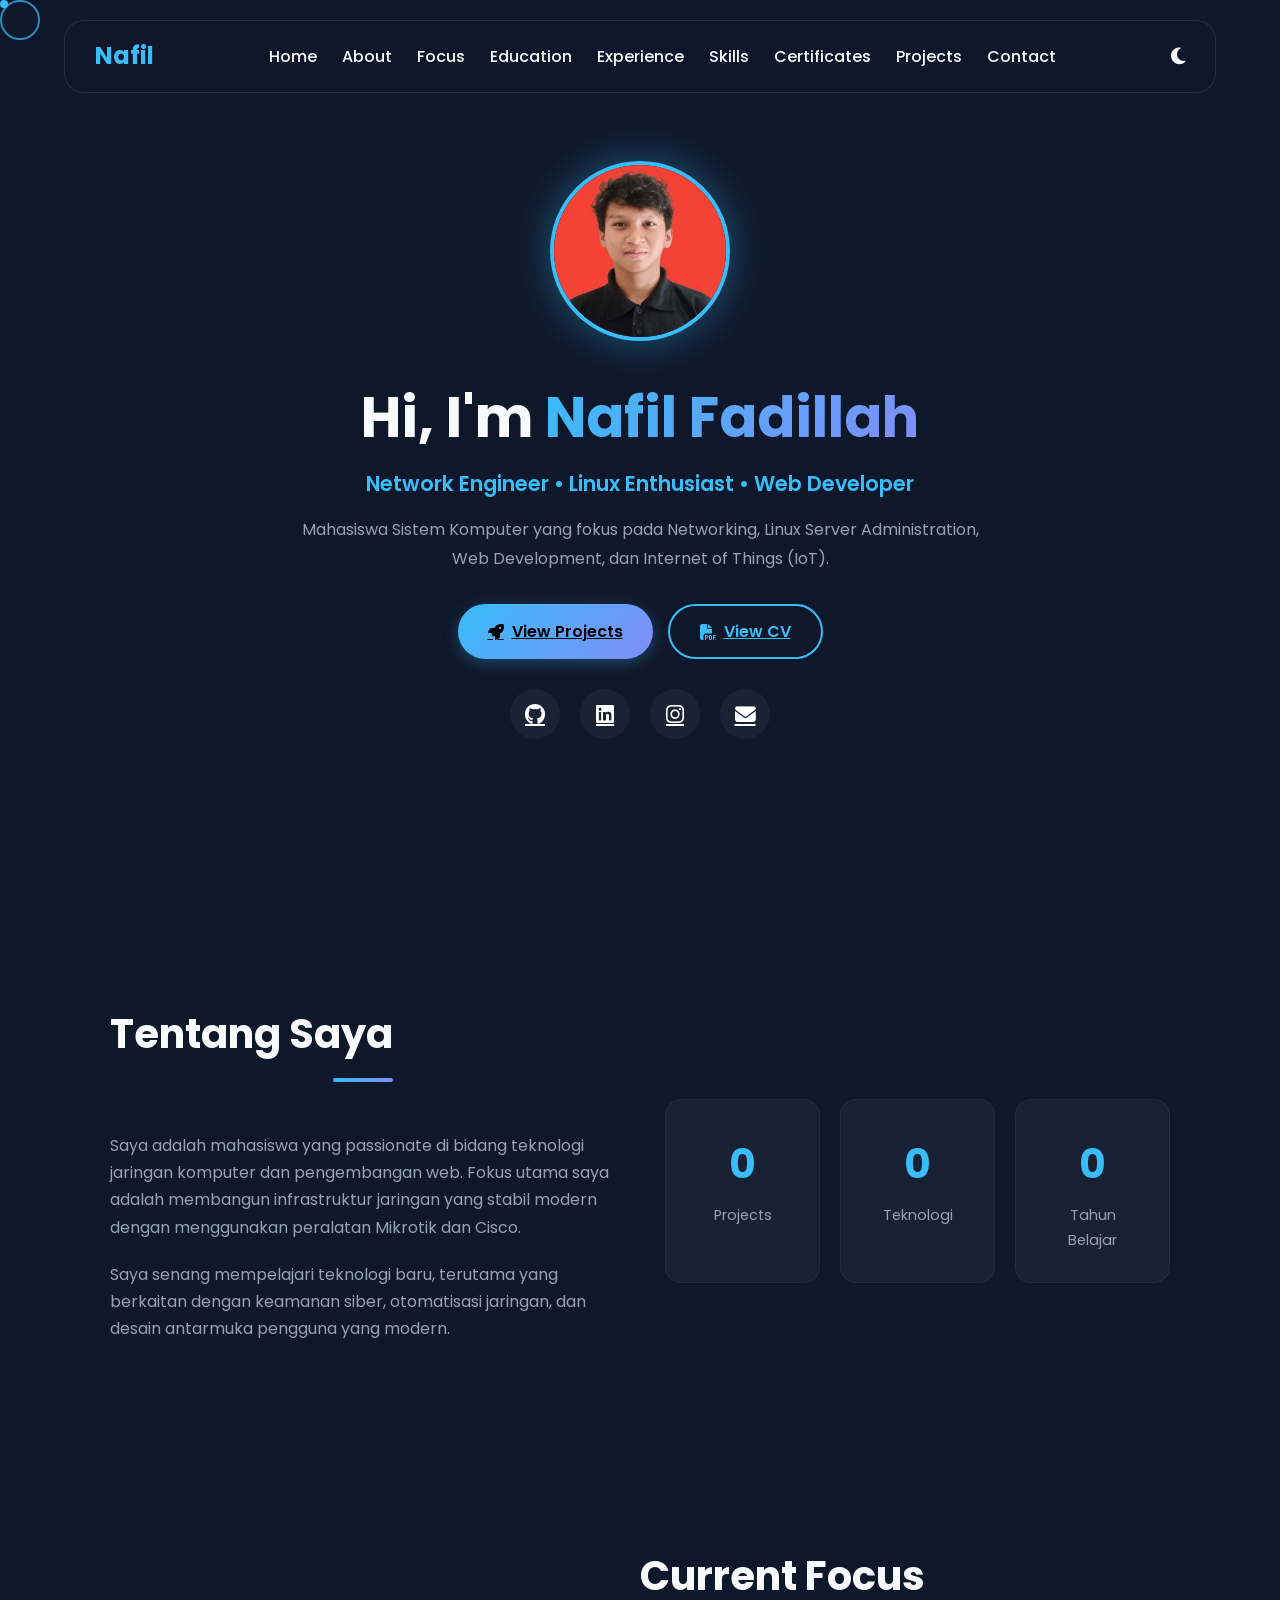
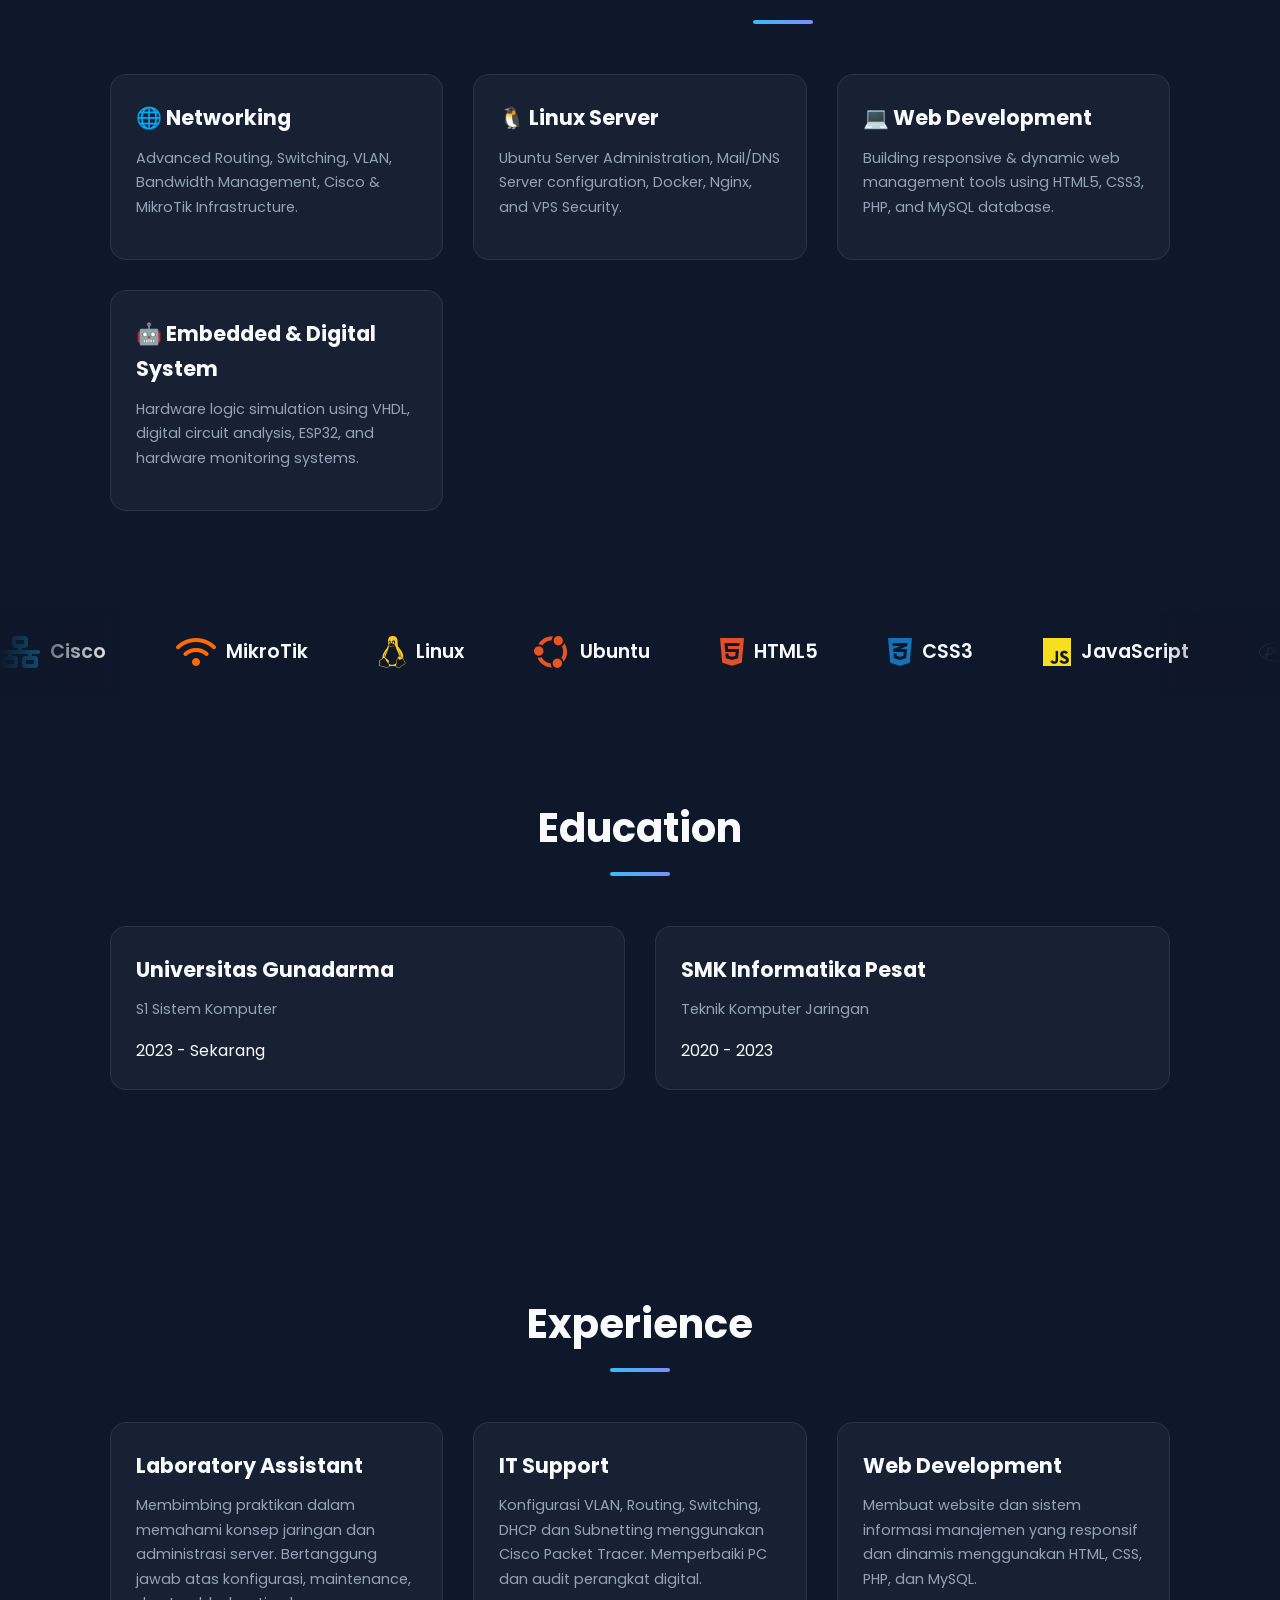
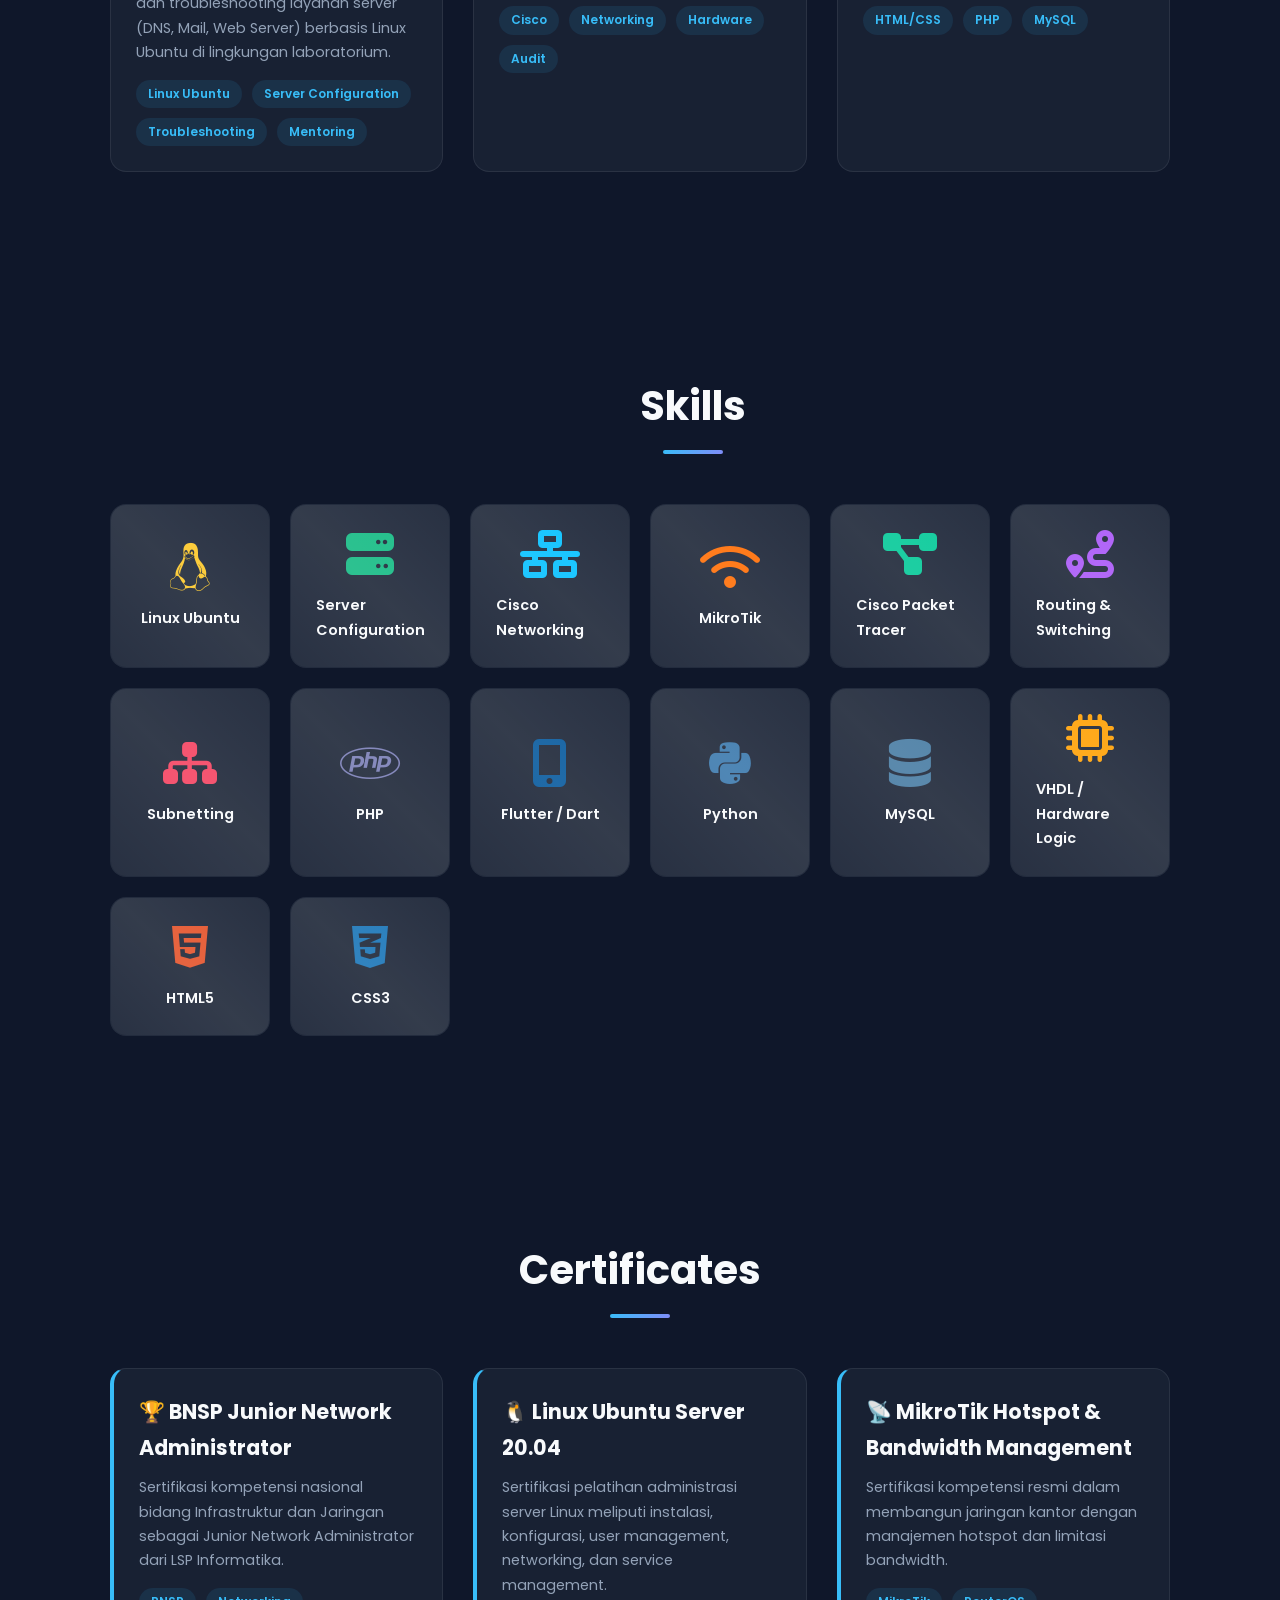
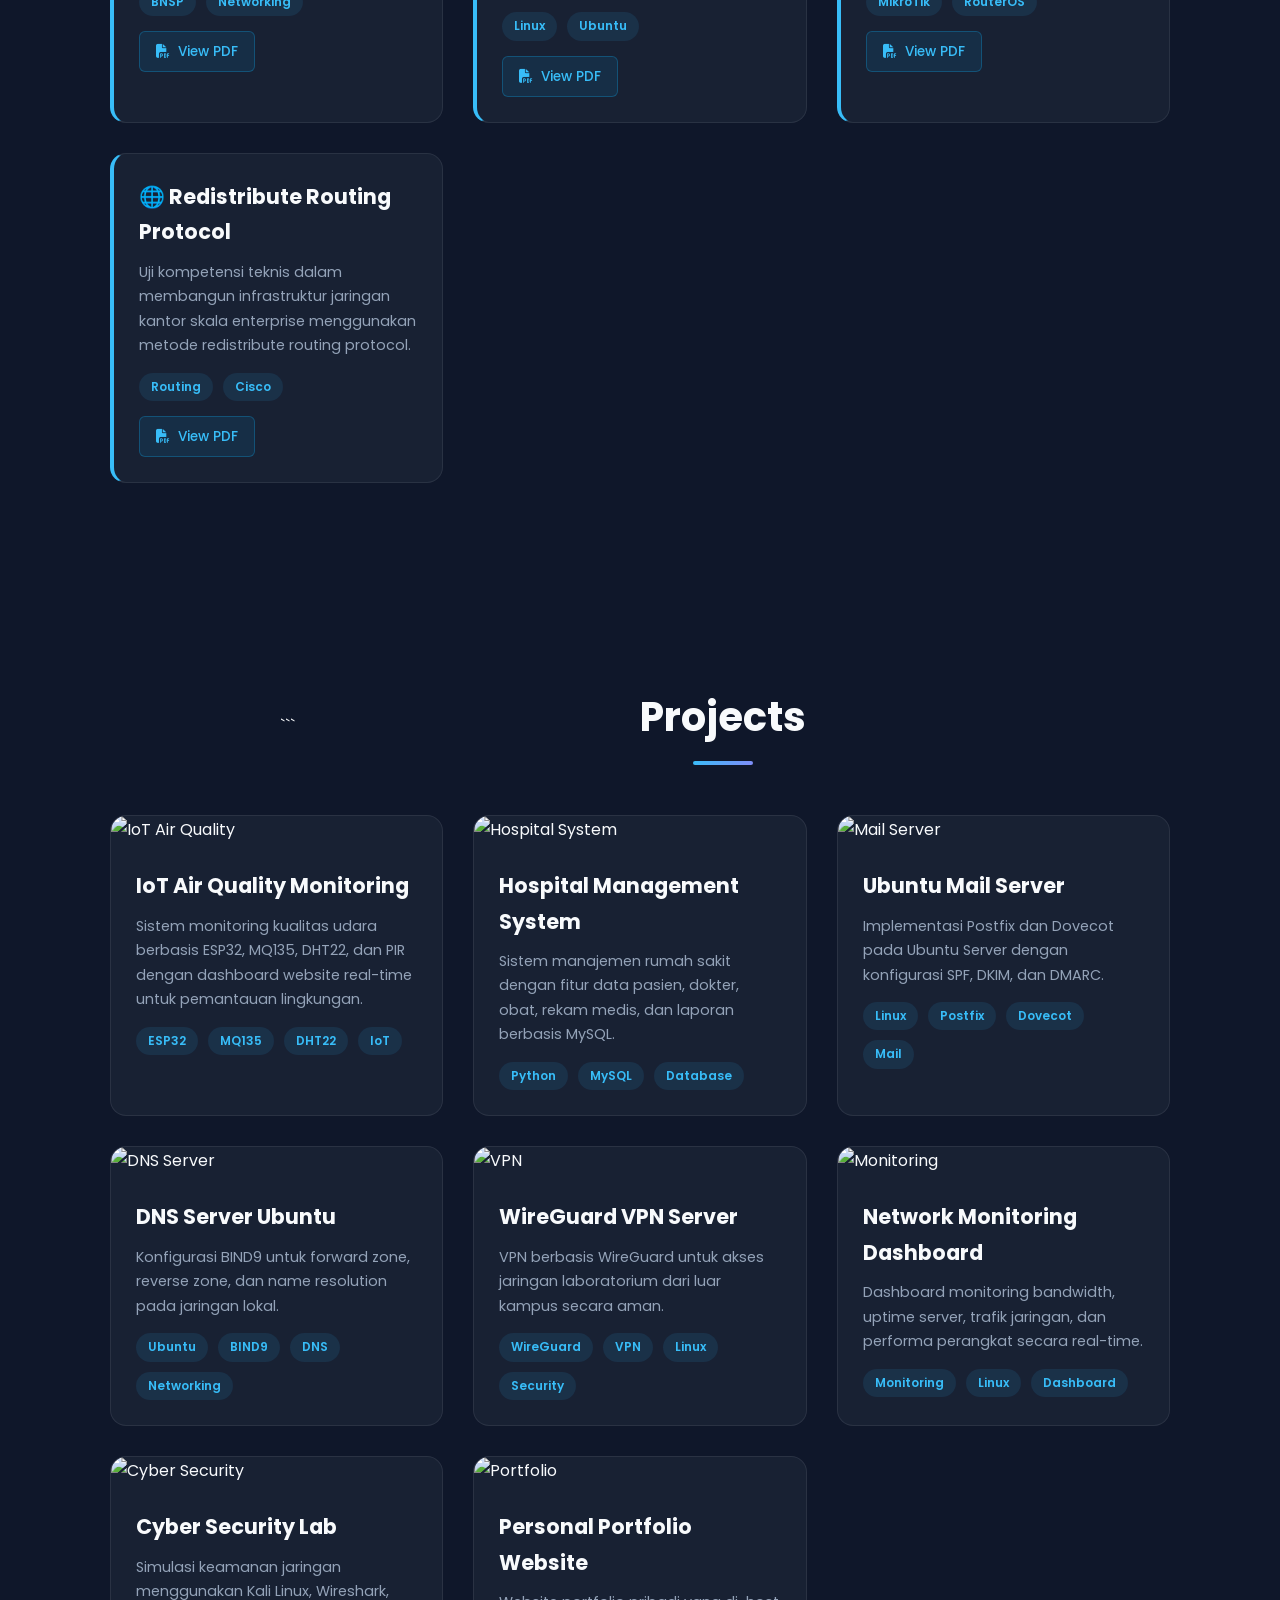
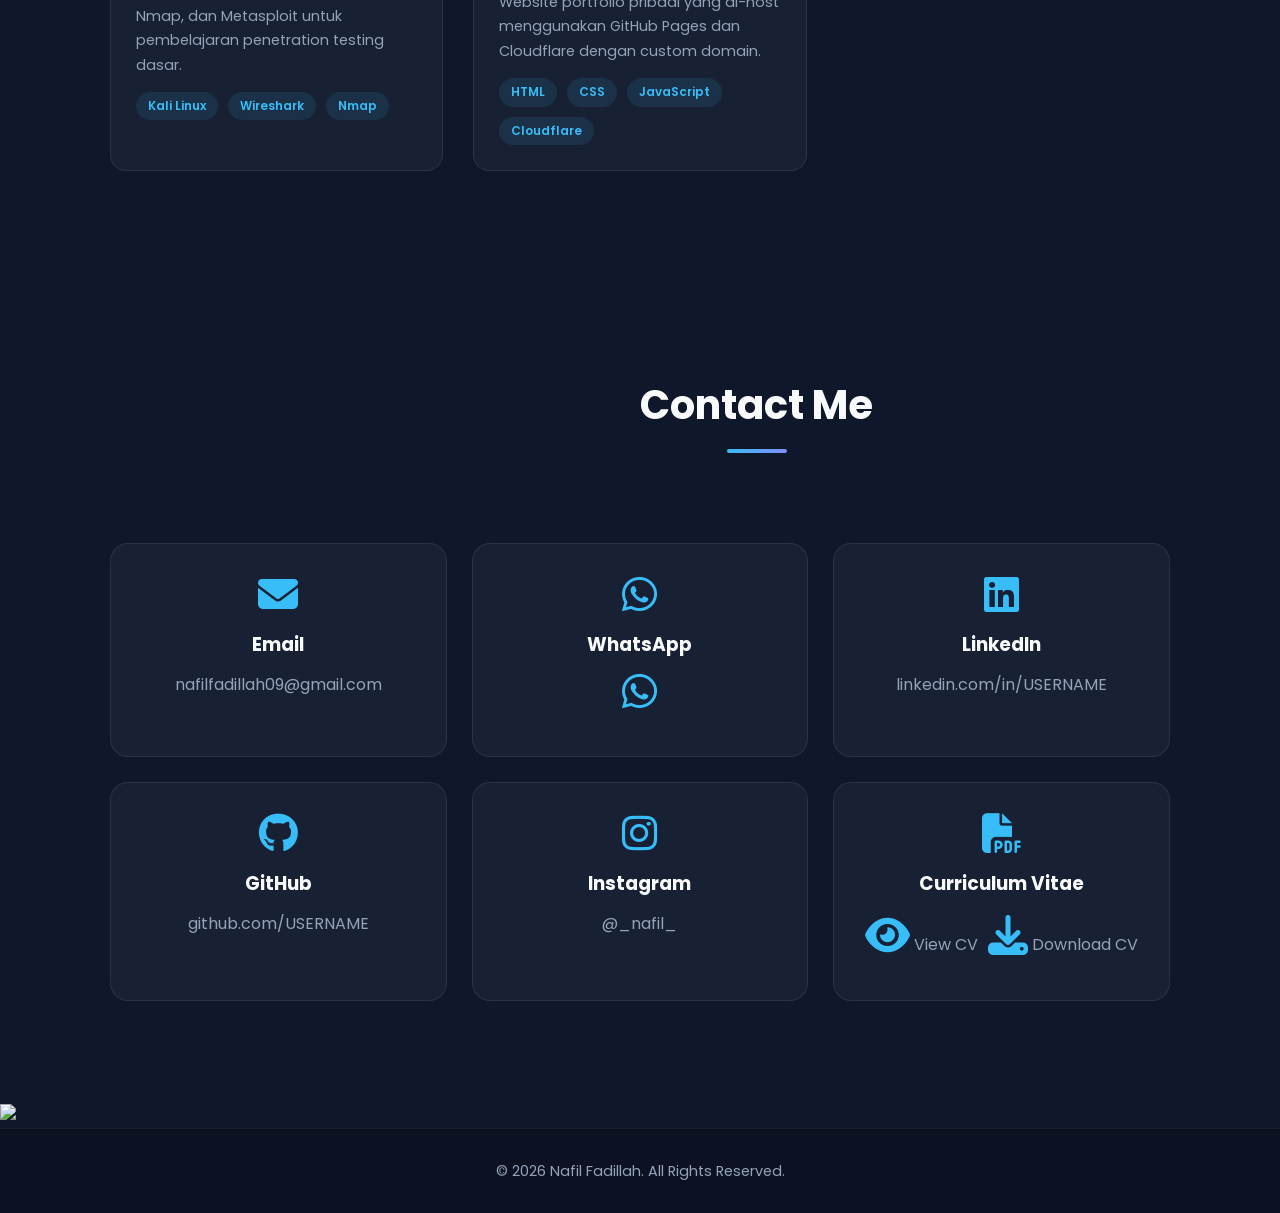
==== index.html @ f5e1e430 "Update index.html" ====
<!DOCTYPE html>
<html lang="id">
<head>
    <meta charset="UTF-8">
    <meta name="viewport" content="width=device-width, initial-scale=1.0">

    <title>Nafil Portfolio | Network Engineer & Web Developer</title>

    <!-- CSS -->
    <link rel="stylesheet" href="style.css">

    <!-- Google Font -->
    <link rel="preconnect" href="https://fonts.googleapis.com">
    <link rel="preconnect" href="https://fonts.gstatic.com" crossorigin>

    <link href="https://fonts.googleapis.com/css2?family=Poppins:wght@300;400;500;600;700&display=swap"
          rel="stylesheet">

    <!-- Font Awesome -->
    <link rel="stylesheet"
          href="https://cdnjs.cloudflare.com/ajax/libs/font-awesome/6.5.2/css/all.min.css">

    <!-- AOS -->
    <link rel="stylesheet"
          href="https://unpkg.com/aos@2.3.1/dist/aos.css">
</head>
<body>

    <div class="cursor-dot"></div>
<div class="cursor-outline"></div>

    <!-- Loading Screen -->
<div id="loader">
    <div class="loader-content">
        <h1>Welcome to Nafil Portofolio</h1>
        <div class="loading-bar">
            <div class="loading-progress"></div>
        </div>
    </div>
</div>

<!-- Background Particles -->
<canvas id="particles"></canvas>
<!-- Navbar -->
<nav class="navbar">
    <div class="logo">Nafil</div>

    <div class="nav-links">
    <a href="#">Home</a>
    <a href="#about">About</a>
    <a href="#focus">Focus</a>
    <a href="#education">Education</a>
    <a href="#experience">Experience</a>
    <a href="#skills">Skills</a>
    <a href="#certificates">Certificates</a>
    <a href="#projects">Projects</a>
    <a href="#contact">Contact</a>
</div>

    <button id="themeToggle" aria-label="Toggle Theme">
        <i class="fas fa-moon"></i>
    </button>
</nav>

<!-- Hero Section -->
<section class="hero">

    <div class="hero-content" data-aos="fade-up">

        <img src="nafil.jpg"
             alt="Nafil Fadillah"
             class="profile">

        <h1>
            Hi, I'm <span>Nafil Fadillah</span>
        </h1>

        <p class="hero-subtitle">
            Network Engineer • Linux Enthusiast • Web Developer
        </p>

        <p class="hero-desc">
            Mahasiswa Sistem Komputer yang fokus pada Networking,
            Linux Server Administration, Web Development,
            dan Internet of Things (IoT).
        </p>

        <div class="btns">

            <a href="#projects" class="btn btn-primary">
                <i class="fas fa-rocket"></i>
                View Projects
            </a>

            <a href="cv.pdf" target="_blank" class="btn btn-outline view-cv-btn">
                <i class="fas fa-file-pdf"></i>
                View CV
            </a>

        </div>

        <div class="hero-social">

           <a href="https://github.com/nafilfadillah" target="_blank">
    <i class="fab fa-github"></i>
</a>

            <a href="https://linkedin.com/in/USERNAME" target="_blank">
                <i class="fab fa-linkedin"></i>
            </a>

            <a href="https://instagram.com/_nafil_" target="_blank">
                <i class="fab fa-instagram"></i>
            </a>

            <a href="mailto:nafilfadillah09@gmail.com">
                <i class="fas fa-envelope"></i>
            </a>

        </div>

    </div>

</section>

<!-- About & Stats -->
<section id="about">
    <div class="about-container">
        <div data-aos="fade-right">
            <h2 class="section-title" style="text-align: left; left: 0; transform: none; display: block;">Tentang Saya</h2>
            <p style="color: var(--text-muted); margin-bottom: 20px;">
                Saya adalah mahasiswa yang passionate di bidang teknologi jaringan komputer dan pengembangan web. Fokus utama saya adalah membangun infrastruktur jaringan yang stabil modern dengan menggunakan peralatan Mikrotik dan Cisco.
            </p>
            <p style="color: var(--text-muted);">
                Saya senang mempelajari teknologi baru, terutama yang berkaitan dengan keamanan siber, otomatisasi jaringan, dan desain antarmuka pengguna yang modern.
            </p>
        </div>
        <div data-aos="fade-left" id="stats">
            <div class="stats-grid">
                <div class="stat-card">
                    <h3>0</h3>
                    <p>Projects</p>
                </div>
                <div class="stat-card">
                    <h3>0</h3>
                    <p>Teknologi</p>
                </div>
                <div class="stat-card">
                    <h3>0</h3>
                    <p>Tahun Belajar</p>
                </div>
            </div>
        </div>
    </div>
</section>

<section id="focus">

    <h2 class="section-title" data-aos="fade-up">Current Focus</h2>

    <div class="projects-grid">

        <div class="project-card" data-aos="zoom-in">
            <div class="project-info">
                <h3>🌐 Networking</h3>
                <p>Advanced Routing, Switching, VLAN, Bandwidth Management, Cisco & MikroTik Infrastructure.</p>
            </div>
        </div>

        <div class="project-card" data-aos="zoom-in" data-aos-delay="100">
            <div class="project-info">
                <h3>🐧 Linux Server</h3>
                <p>Ubuntu Server Administration, Mail/DNS Server configuration, Docker, Nginx, and VPS Security.</p>
            </div>
        </div>

        <div class="project-card" data-aos="zoom-in" data-aos-delay="200">
            <div class="project-info">
                <h3>💻 Web Development</h3>
                <p>Building responsive & dynamic web management tools using HTML5, CSS3, PHP, and MySQL database.</p>
            </div>
        </div>

        <div class="project-card" data-aos="zoom-in" data-aos-delay="300">
            <div class="project-info">
                <h3>🤖 Embedded & Digital System</h3>
                <p>Hardware logic simulation using VHDL, digital circuit analysis, ESP32, and hardware monitoring systems.</p>
            </div>
        </div>

    </div>
</section>
<!-- Tech Stack Infinite Slider -->
<div class="logo-slider">
    <div class="logo-track">

        <!-- ==================== SET 1 (Item Asli) ==================== -->
        <!-- NETWORKING -->
        <div class="logo-item">
            <i class="fas fa-network-wired"></i>
            <span>Cisco</span>
        </div>
        <div class="logo-item">
            <i class="fas fa-wifi"></i>
            <span>MikroTik</span>
        </div>
        <div class="logo-item">
            <i class="fab fa-linux"></i>
            <span>Linux</span>
        </div>
        <div class="logo-item">
            <i class="fab fa-ubuntu"></i>
            <span>Ubuntu</span>
        </div>

        <!-- FRONTEND -->
        <div class="logo-item">
            <i class="fab fa-html5"></i>
            <span>HTML5</span>
        </div>
        <div class="logo-item">
            <i class="fab fa-css3-alt"></i>
            <span>CSS3</span>
        </div>
        <div class="logo-item">
            <i class="fab fa-js"></i>
            <span>JavaScript</span>
        </div>

        <!-- BACKEND -->
        <div class="logo-item">
            <i class="fab fa-php"></i>
            <span>PHP</span>
        </div>
        <div class="logo-item">
            <i class="fab fa-python"></i>
            <span>Python</span>
        </div>
        <div class="logo-item">
            <i class="fab fa-node-js"></i>
            <span>Node.js</span>
        </div>
        <div class="logo-item">
            <i class="fas fa-database"></i>
            <span>MySQL</span>
        </div>
        <div class="logo-item">
            <i class="fas fa-database"></i>
            <span>MongoDB</span>
        </div>

        <!-- DEVOPS / TOOLS -->
        <div class="logo-item">
            <i class="fab fa-git-alt"></i>
            <span>Git</span>
        </div>
        <div class="logo-item">
            <i class="fab fa-github"></i>
            <span>GitHub</span>
        </div>
        <div class="logo-item">
            <i class="fab fa-docker"></i>
            <span>Docker</span>
        </div>
        <div class="logo-item">
            <i class="fas fa-cloud"></i>
            <span>Cloudflare</span>
        </div>

        <!-- IOT & SYSTEM -->
        <div class="logo-item">
            <i class="fas fa-microchip"></i>
            <span>Arduino</span>
        </div>
        <div class="logo-item">
            <i class="fas fa-microchip"></i>
            <span>ESP32</span>
        </div>
        <div class="logo-item">
            <i class="fas fa-server"></i>
            <span>REST API</span>
        </div>


        <!-- ==================== SET 2 (Duplikat Persis untuk Loop) ==================== -->
        <!-- NETWORKING -->
        <div class="logo-item">
            <i class="fas fa-network-wired"></i>
            <span>Cisco</span>
        </div>
        <div class="logo-item">
            <i class="fas fa-wifi"></i>
            <span>MikroTik</span>
        </div>
        <div class="logo-item">
            <i class="fab fa-linux"></i>
            <span>Linux</span>
        </div>
        <div class="logo-item">
            <i class="fab fa-ubuntu"></i>
            <span>Ubuntu</span>
        </div>

        <!-- FRONTEND -->
        <div class="logo-item">
            <i class="fab fa-html5"></i>
            <span>HTML5</span>
        </div>
        <div class="logo-item">
            <i class="fab fa-css3-alt"></i>
            <span>CSS3</span>
        </div>
        <div class="logo-item">
            <i class="fab fa-js"></i>
            <span>JavaScript</span>
        </div>

        <!-- BACKEND -->
        <div class="logo-item">
            <i class="fab fa-php"></i>
            <span>PHP</span>
        </div>
        <div class="logo-item">
            <i class="fab fa-python"></i>
            <span>Python</span>
        </div>
        <div class="logo-item">
            <i class="fab fa-node-js"></i>
            <span>Node.js</span>
        </div>
        <div class="logo-item">
            <i class="fas fa-database"></i>
            <span>MySQL</span>
        </div>
        <div class="logo-item">
            <i class="fas fa-database"></i>
            <span>MongoDB</span>
        </div>

        <!-- DEVOPS / TOOLS -->
        <div class="logo-item">
            <i class="fab fa-git-alt"></i>
            <span>Git</span>
        </div>
        <div class="logo-item">
            <i class="fab fa-github"></i>
            <span>GitHub</span>
        </div>
        <div class="logo-item">
            <i class="fab fa-docker"></i>
            <span>Docker</span>
        </div>
        <div class="logo-item">
            <i class="fas fa-cloud"></i>
            <span>Cloudflare</span>
        </div>

        <!-- IOT & SYSTEM -->
        <div class="logo-item">
            <i class="fas fa-microchip"></i>
            <span>Arduino</span>
        </div>
        <div class="logo-item">
            <i class="fas fa-microchip"></i>
            <span>ESP32</span>
        </div>
        <div class="logo-item">
            <i class="fas fa-server"></i>
            <span>REST API</span>
        </div>

    </div>
</div>

<!-- Education -->
<section id="education">

    <h2 class="section-title">Education</h2>

    <div class="projects-grid">

        <div class="project-card">
            <div class="project-info">
                <h3>Universitas Gunadarma</h3>
                <p>S1 Sistem Komputer</p>
                <span>2023 - Sekarang</span>
            </div>
        </div>

        <div class="project-card">
            <div class="project-info">
                <h3>SMK Informatika Pesat</h3>
                <p>Teknik Komputer Jaringan</p>
                <span>2020 - 2023</span>
            </div>
        </div>

    </div>

</section>

<!-- Experience -->
<section id="experience">

    <h2 class="section-title">Experience</h2>

    <div class="projects-grid">

        <div class="project-card" data-aos="zoom-in">
            <div class="project-info">
                <h3>Laboratory Assistant</h3>
                <p>
                    Membimbing praktikan dalam memahami konsep jaringan dan administrasi server. 
                    Bertanggung jawab atas konfigurasi, maintenance, dan troubleshooting layanan server 
                    (DNS, Mail, Web Server) berbasis Linux Ubuntu di lingkungan laboratorium.
                </p>

                <div class="tags">
                    <span class="tag">Linux Ubuntu</span>
                    <span class="tag">Server Configuration</span>
                    <span class="tag">Troubleshooting</span>
                    <span class="tag">Mentoring</span>
                </div>
            </div>
        </div>

        <div class="project-card" data-aos="zoom-in" data-aos-delay="100">
            <div class="project-info">
                <h3>IT Support</h3>
                <p>
                    Konfigurasi VLAN, Routing, Switching,
                    DHCP dan Subnetting menggunakan
                    Cisco Packet Tracer. Memperbaiki PC dan audit perangkat digital.
                </p>

                <div class="tags">
                    <span class="tag">Cisco</span>
                    <span class="tag">Networking</span>
                    <span class="tag">Hardware</span>
                    <span class="tag">Audit</span>
                </div>
            </div>
        </div>

        <div class="project-card" data-aos="zoom-in" data-aos-delay="200">
            <div class="project-info">
                <h3>Web Development</h3>
                <p>
                    Membuat website dan sistem informasi manajemen yang responsif 
                    dan dinamis menggunakan HTML, CSS, PHP, dan MySQL.
                </p>

                <div class="tags">
                    <span class="tag">HTML/CSS</span>
                    <span class="tag">PHP</span>
                    <span class="tag">MySQL</span>
                </div>
            </div>
        </div>

    </div>

</section>

<!-- Skills -->
<section id="skills">
    <h2 class="section-title" data-aos="fade-up">Skills</h2>

    <div class="skills-grid">

        <!-- Baris 1 -->
        <div class="skill-card" data-aos="fade-up">
            <i class="fab fa-linux" style="color:#FCC624"></i>
            <p>Linux Ubuntu</p>
        </div>

        <div class="skill-card" data-aos="fade-up" data-aos-delay="50">
            <i class="fas fa-server" style="color:#10B981"></i>
            <p>Server Configuration</p>
        </div>

        <div class="skill-card" data-aos="fade-up" data-aos-delay="100">
            <i class="fas fa-network-wired" style="color:#00BFFF"></i>
            <p>Cisco Networking</p>
        </div>

        <div class="skill-card" data-aos="fade-up" data-aos-delay="150">
            <i class="fas fa-wifi" style="color:#FF6B00"></i>
            <p>MikroTik</p>
        </div>

        <!-- Baris 2 -->
        <div class="skill-card" data-aos="fade-up" data-aos-delay="50">
            <i class="fas fa-project-diagram" style="color:#00C896"></i>
            <p>Cisco Packet Tracer</p>
        </div>

        <div class="skill-card" data-aos="fade-up" data-aos-delay="100">
            <i class="fas fa-route" style="color:#A855F7"></i>
            <p>Routing & Switching</p>
        </div>

        <div class="skill-card" data-aos="fade-up" data-aos-delay="150">
            <i class="fas fa-sitemap" style="color:#F43F5E"></i>
            <p>Subnetting</p>
        </div>

        <div class="skill-card" data-aos="fade-up" data-aos-delay="200">
            <i class="fab fa-php" style="color:#777BB4"></i>
            <p>PHP</p>
        </div>

        <!-- Baris 3 -->
        <div class="skill-card" data-aos="fade-up" data-aos-delay="100">
            <i class="fas fa-mobile-alt" style="color:#02569B"></i>
            <p>Flutter / Dart</p>
        </div>

        <div class="skill-card" data-aos="fade-up" data-aos-delay="150">
            <i class="fab fa-python" style="color:#3776AB"></i>
            <p>Python</p>
        </div>

        <div class="skill-card" data-aos="fade-up" data-aos-delay="200">
            <i class="fas fa-database" style="color:#4479A1"></i>
            <p>MySQL</p>
        </div>

        <div class="skill-card" data-aos="fade-up" data-aos-delay="250">
            <i class="fas fa-microchip" style="color:#FF9F00"></i>
            <p>VHDL / Hardware Logic</p>
        </div>

        <!-- Baris 4 -->
        <div class="skill-card" data-aos="fade-up" data-aos-delay="150">
            <i class="fab fa-html5" style="color:#E34F26"></i>
            <p>HTML5</p>
        </div>

        <div class="skill-card" data-aos="fade-up" data-aos-delay="200">
            <i class="fab fa-css3-alt" style="color:#1572B6"></i>
            <p>CSS3</p>
        </div>

    </div>
</section>

<!-- Certificates -->
<section id="certificates">

    <h2 class="section-title">Certificates</h2>

    <div class="projects-grid">

        <div class="project-card" data-aos="zoom-in">
            <div class="project-info">
                <h3>🏆 BNSP Junior Network Administrator</h3>
                <p>Sertifikasi kompetensi nasional bidang Infrastruktur dan Jaringan sebagai Junior Network Administrator dari LSP Informatika.</p>
                <div class="tags">
                    <span class="tag">BNSP</span>
                    <span class="tag">Networking</span>
                </div>
                <a href="netadmin.pdf" target="_blank" class="view-pdf-btn">
                    <i class="fas fa-file-pdf"></i> View PDF
                </a>
            </div>
        </div>

        <div class="project-card" data-aos="zoom-in" data-aos-delay="100">
            <div class="project-info">
                <h3>🐧 Linux Ubuntu Server 20.04</h3>
                <p>Sertifikasi pelatihan administrasi server Linux meliputi instalasi, konfigurasi, user management, networking, dan service management.</p>
                <div class="tags">
                    <span class="tag">Linux</span>
                    <span class="tag">Ubuntu</span>
                </div>
                <a href="linux.pdf" target="_blank" class="view-pdf-btn">
                    <i class="fas fa-file-pdf"></i> View PDF
                </a>
            </div>
        </div>

        <div class="project-card" data-aos="zoom-in" data-aos-delay="200">
            <div class="project-info">
                <h3>📡 MikroTik Hotspot & Bandwidth Management</h3>
                <p>Sertifikasi kompetensi resmi dalam membangun jaringan kantor dengan manajemen hotspot dan limitasi bandwidth.</p>
                <div class="tags">
                    <span class="tag">MikroTik</span>
                    <span class="tag">RouterOS</span>
                </div>
                <a href="bandwith.pdf" target="_blank" class="view-pdf-btn">
                    <i class="fas fa-file-pdf"></i> View PDF
                </a>
            </div>
        </div>

        <div class="project-card" data-aos="zoom-in" data-aos-delay="300">
            <div class="project-info">
                <h3>🌐 Redistribute Routing Protocol</h3>
                <p>Uji kompetensi teknis dalam membangun infrastruktur jaringan kantor skala enterprise menggunakan metode redistribute routing protocol.</p>
                <div class="tags">
                    <span class="tag">Routing</span>
                    <span class="tag">Cisco</span>
                </div>
                <a href="redistribute.pdf" target="_blank" class="view-pdf-btn">
                    <i class="fas fa-file-pdf"></i> View PDF
                </a>
            </div>
        </div>

    </div>
</section>

<!-- Projects -->

<section id="projects">
    <h2 class="section-title" data-aos="fade-up">Projects</h2>

```
<div class="projects-grid">

    <!-- IoT Air Quality -->
    <div class="project-card" data-aos="zoom-in">
        <img src="https://images.unsplash.com/photo-1518770660439-4636190af475?w=800" alt="IoT Air Quality">

        <div class="project-info">
            <h3>IoT Air Quality Monitoring</h3>
            <p>
                Sistem monitoring kualitas udara berbasis ESP32,
                MQ135, DHT22, dan PIR dengan dashboard website
                real-time untuk pemantauan lingkungan.
            </p>

            <div class="tags">
                <span class="tag">ESP32</span>
                <span class="tag">MQ135</span>
                <span class="tag">DHT22</span>
                <span class="tag">IoT</span>
            </div>
        </div>
    </div>

    <!-- Hospital Management -->
    <div class="project-card" data-aos="zoom-in" data-aos-delay="100">
        <img src="https://images.unsplash.com/photo-1576091160550-2173dba999ef?w=800" alt="Hospital System">

        <div class="project-info">
            <h3>Hospital Management System</h3>
            <p>
                Sistem manajemen rumah sakit dengan fitur data pasien,
                dokter, obat, rekam medis, dan laporan berbasis MySQL.
            </p>

            <div class="tags">
                <span class="tag">Python</span>
                <span class="tag">MySQL</span>
                <span class="tag">Database</span>
            </div>
        </div>
    </div>

    <!-- Mail Server -->
    <div class="project-card" data-aos="zoom-in" data-aos-delay="200">
        <img src="https://images.unsplash.com/photo-1558494949-ef010cbdcc31?w=800" alt="Mail Server">

        <div class="project-info">
            <h3>Ubuntu Mail Server</h3>
            <p>
                Implementasi Postfix dan Dovecot pada Ubuntu Server
                dengan konfigurasi SPF, DKIM, dan DMARC.
            </p>

            <div class="tags">
                <span class="tag">Linux</span>
                <span class="tag">Postfix</span>
                <span class="tag">Dovecot</span>
                <span class="tag">Mail</span>
            </div>
        </div>
    </div>

    <!-- DNS Server -->
    <div class="project-card" data-aos="zoom-in" data-aos-delay="300">
        <img src="https://images.unsplash.com/photo-1550751827-4bd374c3f58b?w=800" alt="DNS Server">

        <div class="project-info">
            <h3>DNS Server Ubuntu</h3>
            <p>
                Konfigurasi BIND9 untuk forward zone,
                reverse zone, dan name resolution pada jaringan lokal.
            </p>

            <div class="tags">
                <span class="tag">Ubuntu</span>
                <span class="tag">BIND9</span>
                <span class="tag">DNS</span>
                <span class="tag">Networking</span>
            </div>
        </div>
    </div>

    <!-- WireGuard VPN -->
    <div class="project-card" data-aos="zoom-in" data-aos-delay="400">
        <img src="https://images.unsplash.com/photo-1563986768609-322da13575f3?w=800" alt="VPN">

        <div class="project-info">
            <h3>WireGuard VPN Server</h3>
            <p>
                VPN berbasis WireGuard untuk akses jaringan
                laboratorium dari luar kampus secara aman.
            </p>

            <div class="tags">
                <span class="tag">WireGuard</span>
                <span class="tag">VPN</span>
                <span class="tag">Linux</span>
                <span class="tag">Security</span>
            </div>
        </div>
    </div>

    <!-- Monitoring -->
    <div class="project-card" data-aos="zoom-in" data-aos-delay="500">
        <img src="https://images.unsplash.com/photo-1451187580459-43490279c0fa?w=800" alt="Monitoring">

        <div class="project-info">
            <h3>Network Monitoring Dashboard</h3>
            <p>
                Dashboard monitoring bandwidth, uptime server,
                trafik jaringan, dan performa perangkat secara real-time.
            </p>

            <div class="tags">
                <span class="tag">Monitoring</span>
                <span class="tag">Linux</span>
                <span class="tag">Dashboard</span>
            </div>
        </div>
    </div>

    <!-- Cyber Security -->
    <div class="project-card" data-aos="zoom-in" data-aos-delay="600">
        <img src="https://images.unsplash.com/photo-1510511459019-5dda7724fd87?w=800" alt="Cyber Security">

        <div class="project-info">
            <h3>Cyber Security Lab</h3>
            <p>
                Simulasi keamanan jaringan menggunakan Kali Linux,
                Wireshark, Nmap, dan Metasploit untuk pembelajaran
                penetration testing dasar.
            </p>

            <div class="tags">
                <span class="tag">Kali Linux</span>
                <span class="tag">Wireshark</span>
                <span class="tag">Nmap</span>
            </div>
        </div>
    </div>

    <!-- Portfolio -->
    <div class="project-card" data-aos="zoom-in" data-aos-delay="700">
        <img src="https://images.unsplash.com/photo-1460925895917-afdab827c52f?w=800" alt="Portfolio">

        <div class="project-info">
            <h3>Personal Portfolio Website</h3>
            <p>
                Website portfolio pribadi yang di-host menggunakan
                GitHub Pages dan Cloudflare dengan custom domain.
            </p>

            <div class="tags">
                <span class="tag">HTML</span>
                <span class="tag">CSS</span>
                <span class="tag">JavaScript</span>
                <span class="tag">Cloudflare</span>
            </div>
        </div>
    </div>

</div>


</section>


<!-- CONTACT -->
<section id="contact">

    <h2 class="section-title" data-aos="fade-up">Contact Me</h2>

    <div class="contact-container">

        <div class="contact-card" data-aos="zoom-in">
            <i class="fas fa-envelope"></i>
            <h3>Email</h3>
            <p>
                <a href="mailto:nafilfadillah09@gmail.com">
                    nafilfadillah09@gmail.com
                </a>
            </p>
        </div>

        <div class="contact-card" data-aos="zoom-in" data-aos-delay="50">
            <i class="fab fa-whatsapp"></i>
            <h3>WhatsApp</h3>
            <p>
                <a href="https://wa.me/6281573903440"
   class="whatsapp-float"
   target="_blank">
   <i class="fab fa-whatsapp"></i>
</a>
            </p>
        </div>

        <div class="contact-card" data-aos="zoom-in" data-aos-delay="100">
            <i class="fab fa-linkedin"></i>
            <h3>LinkedIn</h3>
            <p>
                <a href="https://linkedin.com/in/USERNAME" target="_blank">
                    linkedin.com/in/USERNAME
                </a>
            </p>
        </div>

        <div class="contact-card" data-aos="zoom-in" data-aos-delay="150">
            <i class="fab fa-github"></i>
            <h3>GitHub</h3>
            <p>
                <a href="https://github.com/USERNAME" target="_blank">
                    github.com/USERNAME
                </a>
            </p>
        </div>

        <div class="contact-card" data-aos="zoom-in" data-aos-delay="200">
            <i class="fab fa-instagram"></i>
            <h3>Instagram</h3>
            <p>
                <a href="https://instagram.com/_nafil_" target="_blank">
                    @_nafil_
                </a>
            </p>
        </div>

        <div class="contact-card" data-aos="zoom-in" data-aos-delay="250">
            <i class="fas fa-file-pdf"></i>
            <h3>Curriculum Vitae</h3>

            <div class="cv-buttons">
                <a href="cv.pdf" target="_blank" class="cv-btn view-cv-btn">
                    <i class="fas fa-eye"></i>
                    View CV
                </a>

                <a href="cv.pdf" download="CV_Nafil_Fadillah.pdf" class="cv-btn download-cv-btn">
                    <i class="fas fa-download"></i>
                    Download CV
                </a>
            </div>
        </div>

    </div>
</section>

    <div class="visitor-counter">
  <img src="https://visitor-badge.laobi.icu/badge?page_id=nafil.my.id">
</div>

<!-- FOOTER -->
<footer>
    <p>© 2026 Nafil Fadillah. All Rights Reserved.</p>
</footer>

<!-- AOS -->
<script src="https://unpkg.com/aos@2.3.1/dist/aos.js"></script>

<!-- JS -->
<script src="script.js"></script>

</body>
</html>
---- style.css ----
:root{
    --primary: #38bdf8;
    --accent: #818cf8;
    --bg: #0f172a;
    --bg-card: rgba(30, 41, 59, 0.6);
    --text: #f8fafc;
    --text-muted: #94a3b8;
    --gradient: linear-gradient(135deg, #38bdf8 0%, #818cf8 100%);
}

*{
    margin: 0; padding: 0; box-sizing: border-box;
    font-family: 'Poppins', sans-serif;
    scroll-behavior: smooth;
}

body{
    background-color: var(--bg);
    color: var(--text);
    overflow-x:hidden;
    line-height: 1.7;
}

/* Canvas Background */
#particles{
    position: fixed;
    inset: 0;
    z-index: -1;
    opacity: 0.3;
}

.light-mode{
    --bg:#f8fafc;
    --bg-card:#ffffff;
    --text:#0f172a;
    --text-muted:#475569;
}

/* Smooth Scroll */
html{
    scroll-behavior: smooth;
}

/* Navbar */
.navbar{
    position: fixed;
    top: 20px;
    left: 50%;
    transform: translateX(-50%);

    width: 90%;
    max-width: 1200px;

    display: flex;
    justify-content: space-between;
    align-items: center;

    padding: 15px 30px;

    background: rgba(15,23,42,.8);
    backdrop-filter: blur(15px);
    -webkit-backdrop-filter: blur(15px);

    border: 1px solid rgba(255,255,255,.1);
    border-radius: 20px;

    z-index: 1000;
}

.logo{
    font-size: 1.5rem;
    font-weight: 700;
}

.nav-links{
    display: flex;
    align-items: center;
    gap: 1.5rem;
}

.nav-links a{
    text-decoration: none;
    color: var(--text);
    font-weight: 500;
    transition: .3s ease;
}

.nav-links a:hover{
    color: var(--primary);
}

#themeToggle{
    background: transparent;
    border: none;
    color: var(--text);
    cursor: pointer;
    font-size: 1.2rem;
}

/* Biar section gak ketutupan navbar */
section{
    scroll-margin-top: 120px;
}

/* Efek ketika kursor diarahkan ke menu */
.nav-links a:hover {
    color: var(--primary);
}

/* logo kiri */
.logo{
    font-weight: 700;
    color: #38bdf8;
}

/* kasih jarak fleksibel */
.spacer{
    width: 40px;
}

/* menu */
.nav-links{
    display: flex;
    gap: 25px;
}

/* Hero Section */
.hero{
    min-height: 100vh;
    display: flex;
    align-items: center;
    justify-content: center;
    text-align: center;
    padding: 0 20px;
    position: relative;
}

.hero-content img.profile{
    width: 180px;
    height: 180px;
    border-radius: 50%;
    border: 4px solid var(--primary);
    box-shadow: 0 0 40px rgba(56, 189, 248, 0.4);
    margin: 0 auto 20px;
    object-fit: cover;
    animation: float 4s ease-in-out infinite;
}

@keyframes float{
    0%, 100%{transform: translateY(0);}
    50%{transform: translateY(-15px);}
}

.hero h1{
    font-size: 3.5rem;
    margin: 15px 0;
    line-height: 1.2;
}

.hero h1 span{
    color: var(--primary);
    background: var(--gradient);
    -webkit-background-clip: text;
    -webkit-text-fill-color: transparent;
}

.typing-text{
    color: var(--text-muted);
    font-size: 1.2rem;
    min-height: 30px;
    margin-bottom: 30px;
}

.btns{
    display: flex;
    gap: 15px;
    justify-content: center;
    flex-wrap: wrap;
}

.btn{
    padding: 12px 30px;
    border-radius: 50px;
    font-weight: 600;
    transition: 0.3s;
    display: inline-flex;
    align-items: center;
    gap: 8px;
}

.btn-primary{
    background: var(--gradient);
    color: #000;
    box-shadow: 0 4px 15px rgba(56, 189, 248, 0.3);
}

.btn-primary:hover{
    transform: translateY(-3px);
    box-shadow: 0 8px 25px rgba(56, 189, 248, 0.5);
}

.btn-outline{
    border: 2px solid var(--primary);
    color: var(--primary);
}

.btn-outline:hover{
    background: var(--primary);
    color: #000;
}

/* Sections Generic */
section{
    max-width: 1100px;
    margin: auto;
    padding: 100px 20px;
}

.section-title{
    font-size: 2.5rem;
    margin-bottom: 50px;
    text-align: center;
    position: relative;
    display: inline-block;
    left: 50%;
    transform: translateX(-50%);
}

.section-title::after{
    content: '';
    display: block;
    width: 60px;
    height: 4px;
    background: var(--gradient);
    margin: 10px auto 0;
    border-radius: 2px;
}

/* About & Stats */
.about-container{
    display: grid;
    grid-template-columns: 1fr 1fr;
    gap: 50px;
    align-items: center;
}

.stats-grid{
    display: grid;
    grid-template-columns: repeat(auto-fit, minmax(150px, 1fr));
    gap: 20px;
    margin-top: 40px;
}

.stat-card{
    background: var(--bg-card);
    border: 1px solid rgba(255,255,255,0.05);
    padding: 30px;
    border-radius: 16px;
    text-align: center;
    transition: 0.3s;
}

.stat-card:hover{
    transform: translateY(-5px);
    border-color: var(--primary);
}

.stat-card h3{
    font-size: 2.5rem;
    color: var(--primary);
    margin-bottom: 5px;
}

.stat-card p{
    color: var(--text-muted);
    font-size: 0.9rem;
}

/* Skills Grid */
.skills-grid{
    display: grid;
    grid-template-columns: repeat(auto-fit, minmax(150px, 1fr));
    gap: 20px;
}

.skill-card{
    background: var(--bg-card);
    border: 1px solid rgba(255,255,255,0.05);
    border-radius: 16px;
    padding: 25px;
    display:flex;
    flex-direction:column;
    align-items:center;
    justify-content:center;
    transition: all .4s ease;
    position:relative;
    overflow:hidden;
    cursor:pointer;
}

.skill-card::before{
    content:'';
    position:absolute;
    top:-100%;
    left:-100%;
    width:250%;
    height:250%;
    background:linear-gradient(
        45deg,
        transparent,
        rgba(255,255,255,.12),
        transparent
    );
    transition:.7s;
}

.skill-card:hover::before{
    top:100%;
    left:100%;
}


.skill-card i{
    font-size:3rem;
    margin-bottom:15px;
    transition:.4s;
}

.skill-card:hover i{
    transform:rotate(15deg) scale(1.25);
}

.skill-card p{
    transition:.3s;
}

.skill-card:hover p{
    color:var(--primary);
}

.skill-card:hover{
    transform: translateY(-12px) scale(1.08);
    box-shadow: 0 15px 35px rgba(56,189,248,.35);
    border-color: var(--primary);
}

.skill-card i{
    font-size: 3rem;
    color: var(--primary);
    margin-bottom: 15px;
}

.skill-card p{
    font-weight: 600;
    font-size: 0.9rem;
}


/* ======================
   LOADING SCREEN
====================== */

#loader{
    position:fixed;
    top:0;
    left:0;
    width:100%;
    height:100%;
    background:#0f172a;
    display:flex;
    justify-content:center;
    align-items:center;
    z-index:99999;
    transition:1s;
}

.loader-content{
    text-align:center;
}

.loader-content h1{
    font-size:3rem;
    margin-bottom:20px;
    background:linear-gradient(135deg,#38bdf8,#818cf8);
    background-clip:text;
    -webkit-background-clip:text;
    -webkit-text-fill-color:transparent;
}

.loading-bar{
    width:250px;
    height:8px;
    background:rgba(255,255,255,.1);
    border-radius:20px;
    overflow:hidden;
}

.loading-progress{
    height:100%;
    width:0;
    background:linear-gradient(135deg,#38bdf8,#818cf8);
    animation:loading 2s ease forwards;
}

@keyframes loading{
    from{
        width:0;
    }
    to{
        width:100%;
    }
}

/* Projects */
.projects-grid{
    display: grid;
    grid-template-columns: repeat(auto-fit, minmax(300px, 1fr));
    gap: 30px;
}


.hero-subtitle{
    font-size:1.3rem;
    color:var(--primary);
    font-weight:600;
    margin-bottom:15px;
}

.hero-desc{
    max-width:700px;
    margin:0 auto 30px;
    color:var(--text-muted);
    line-height:1.8;
}

.hero-social{
    display:flex;
    justify-content:center;
    gap:20px;
    margin-top:30px;
}

.hero-social a{
    width:50px;
    height:50px;
    display:flex;
    align-items:center;
    justify-content:center;
    border-radius:50%;
    background:rgba(255,255,255,.05);
    color:white;
    font-size:1.3rem;
    transition:.3s;
}

.hero-social a:hover{
    transform:translateY(-5px);
    color:#38bdf8;
    box-shadow:0 0 20px rgba(56,189,248,.5);
}

/* =========================
   PROJECT CARD
========================= */

.project-card{
    background:var(--bg-card);
    border-radius:16px;
    overflow:hidden;
    border:1px solid rgba(255,255,255,.08);
    transition:.4s ease;
    cursor:pointer;
    position:relative;
}

.project-card:hover{
    transform:translateY(-15px) scale(1.03);
    box-shadow:0 20px 50px rgba(56,189,248,.3);
    border-color:var(--primary);
}

/* Overlay Glow */
.project-card::after{
    content:'';
    position:absolute;
    inset:0;
    background:linear-gradient(
        to top,
        rgba(56,189,248,.15),
        transparent
    );
    opacity:0;
    transition:.4s;
    pointer-events:none;
}

.project-card:hover::after{
    opacity:1;
}

/* Image */
.project-card img{
    width:100%;
    height:200px;
    object-fit:cover;
    transition:.6s;
}

.project-card:hover img{
    transform:scale(1.12);
}

/* Content */
.project-info{
    padding:25px;
    position:relative;
    z-index:2;
}

.project-info h3{
    font-size:1.3rem;
    margin-bottom:10px;
    color:var(--text);
    transition:.3s;
}

.project-card:hover h3{
    color:var(--primary);
}

.project-info p{
    color:var(--text-muted);
    font-size:.9rem;
    margin-bottom:15px;
}

/* Tags */
.tags{
    display:flex;
    flex-wrap:wrap;
    gap:10px;
}

.tag{
    background: rgba(56, 189, 248, 0.1);
    color: var(--primary);
    padding: 6px 12px;
    border-radius: 20px;
    font-size: 0.75rem;
    font-weight: 600;
}

.tag{
    background:rgba(56,189,248,.12);
    color:var(--primary);
    padding:6px 12px;
    border-radius:30px;
    font-size:.75rem;
    font-weight:600;
    transition:.3s;
}

.project-card:hover .tag{
    background:var(--primary);
    color:#000;
}

/* =========================
   CERTIFICATES
========================= */

#certificates .project-card{
    border-left:4px solid #38bdf8;
}

#certificates .project-card:hover{
    border-left:4px solid #818cf8;
    box-shadow:0 20px 50px rgba(129,140,248,.35);
}

.tag{
    font-size: 0.75rem;
    padding: 4px 12px;
    border-radius: 20px;
    background: rgba(56, 189, 248, 0.1);
    color: var(--primary);
    font-weight: 600;
}

.contact-container{
    display:grid;
    grid-template-columns:repeat(auto-fit,minmax(250px,1fr));
    gap:25px;
    margin-top:40px;
}

.contact-card{
    background:var(--bg-card);
    border:1px solid rgba(255,255,255,.08);
    border-radius:18px;
    padding:30px;
    text-align:center;
    transition:.4s;
}

.contact-card:hover{
    transform:translateY(-10px);
    box-shadow:0 15px 40px rgba(56,189,248,.25);
    border-color:var(--primary);
}

.contact-card i{
    font-size:2.5rem;
    color:var(--primary);
    margin-bottom:15px;
}

.contact-card h3{
    margin-bottom:10px;
}

.contact-card p,
.contact-card a{
    color:var(--text-muted);
    text-decoration:none;
}

.cv-buttons{
    display:flex;
    justify-content:center;
    gap:10px;
    flex-wrap:wrap;
    margin-top:15px;
}

/* Custom View CV Button styling */
.view-cv-btn {
    position: relative;
    z-index: 10;              /* Supaya tombol berada di atas canvas partikel */
    pointer-events: auto;     /* Memastikan tombol merespons klik */
    transition: all 0.3s ease !important;
}

/* Efek Hover pas Tombol CV Ditunjuk */
.view-cv-btn:hover {
    background: var(--primary) !important; /* Menggunakan warna cyan/biru utama web lu */
    color: #0f172a !important;            /* Mengubah warna teks menjadi gelap agar kontras */
    border-color: var(--primary) !important;
    box-shadow: 0 0 15px rgba(14, 165, 233, 0.6); /* Efek glow neon */
    transform: translateY(-3px);          /* Efek mengangkat sedikit */
}


body{
    cursor:none;
}

.cursor-dot{
    width:8px;
    height:8px;
    background:#38bdf8;
    border-radius:50%;
    position:fixed;
    pointer-events:none;
    z-index:99999;
}

.cursor-outline{
    width:40px;
    height:40px;
    border:2px solid rgba(56,189,248,.7);
    border-radius:50%;
    position:fixed;
    pointer-events:none;
    z-index:99998;
    transition:all .15s ease-out;
}

/* Styling Tombol View PDF */
.view-pdf-btn {
    position: relative;       /* TAMBAHKAN INI */
    z-index: 10;              /* TAMBAHKAN INI agar tombol berada di lapisan paling atas */
    pointer-events: auto;     /* TAMBAHKAN INI untuk memastikan tombol bisa diklik */
    
    display: inline-flex;
    align-items: center;
    gap: 8px;
    margin-top: 15px;
    padding: 8px 16px;
    background: rgba(14, 165, 233, 0.1);
    color: var(--primary);
    border: 1px solid rgba(14, 165, 233, 0.3);
    border-radius: 6px;
    font-size: 0.85rem;
    font-weight: 500;
    text-decoration: none;
    transition: all 0.3s ease;
    cursor: pointer;
}

/* Efek Hover tetap sama */
.view-pdf-btn:hover {
    background: var(--primary);
    color: #0f172a;
    box-shadow: 0 0 12px rgba(14, 165, 233, 0.5);
    transform: translateY(-2px);
}
/* Footer */
footer{
    text-align: center;
    padding: 30px;
    background: rgba(0,0,0,0.2);
    color: var(--text-muted);
    font-size: 0.9rem;
    border-top: 1px solid rgba(255,255,255,0.05);
}

/* TECH STACK */

.logo-slider{
    width:100%;
    overflow:hidden;
    position:relative;
    padding:25px 0;
}

/* fade kiri kanan biar premium */
/* Fade kiri kanan */
.logo-slider::before,
.logo-slider::after {
    content: "";
    position: absolute;
    top: 0;
    width: 120px;
    height: 100%;
    z-index: 2;
    pointer-events: none;
}

.logo-slider::before {
    left: 0;
    background: linear-gradient(to right, var(--bg), transparent);
}

.logo-slider::after {
    right: 0;
    background: linear-gradient(to left, var(--bg), transparent); /* Menggunakan var(--bg) bukan #000 agar menyatu dengan background utama */
}

.logo-track {
    display: flex;
    width: max-content;
    gap: 70px; /* Jarak antar elemen, sesuaikan jika ingin lebih renggang (misal: 80px - 100px) */
    animation: slide 25s linear infinite;
    will-change: transform;
}

.logo-slider:hover .logo-track{
    animation-play-state:paused;
}

.logo-item{
    display:flex;
    align-items:center;
    gap:10px;
    font-size:1.2rem;
    font-weight:600;
    white-space:nowrap;
    transition:0.3s;
}

.logo-item:hover{
    transform:scale(1.08);
    color:#fff;
}

.logo-item i{
    font-size:2rem;
    transition:0.3s;
}

.logo-item:hover i{
    transform:rotate(5deg) scale(1.2);
}

/* ANIMATION lebih halus */
@keyframes slide {
    from {
        transform: translateX(0);
    }
    to {
        transform: translateX(-50%); /* Harus -50% agar looping pas dengan teknik duplikasi di atas */
    }
}

/* ICON COLORS (tambahan yang kurang) */
.fa-linux{color:#FCC624;}
.fa-network-wired{color:#00BFFF;}
.fa-wifi{color:#FF6B00;}
.fa-database{color:#4479A1;}
.fa-html5{color:#E34F26;}
.fa-css3-alt{color:#1572B6;}
.fa-js{color:#F7DF1E;}
.fa-microchip{color:#00C896;}
.fa-php{color:#777BB4;}
.fa-python{color:#3776AB;}
.fa-node-js{color:#3C873A;}
.fa-git-alt{color:#F05032;}
.fa-github{color:#fff;}
.fa-docker{color:#2496ED;}
.fa-cloud{color:#00C7FF;}
.fa-ubuntu{color:#E95420;}
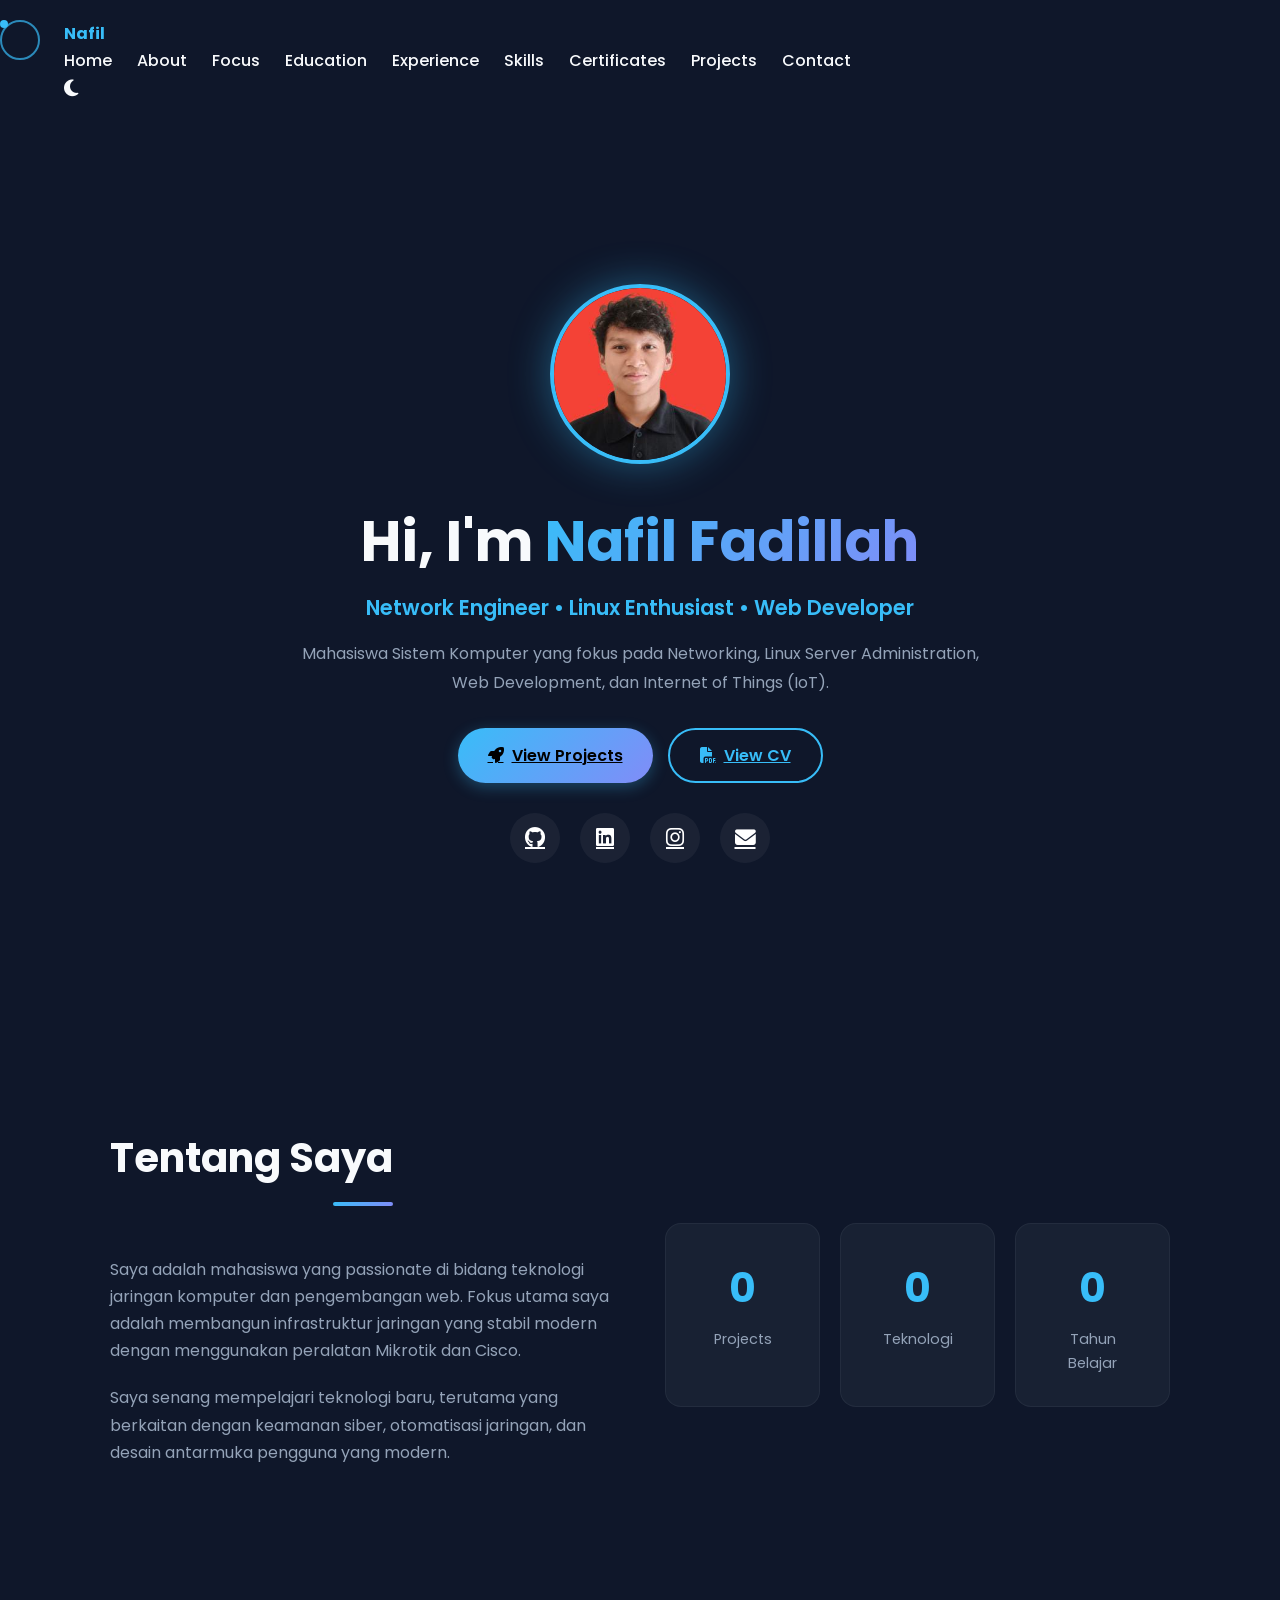
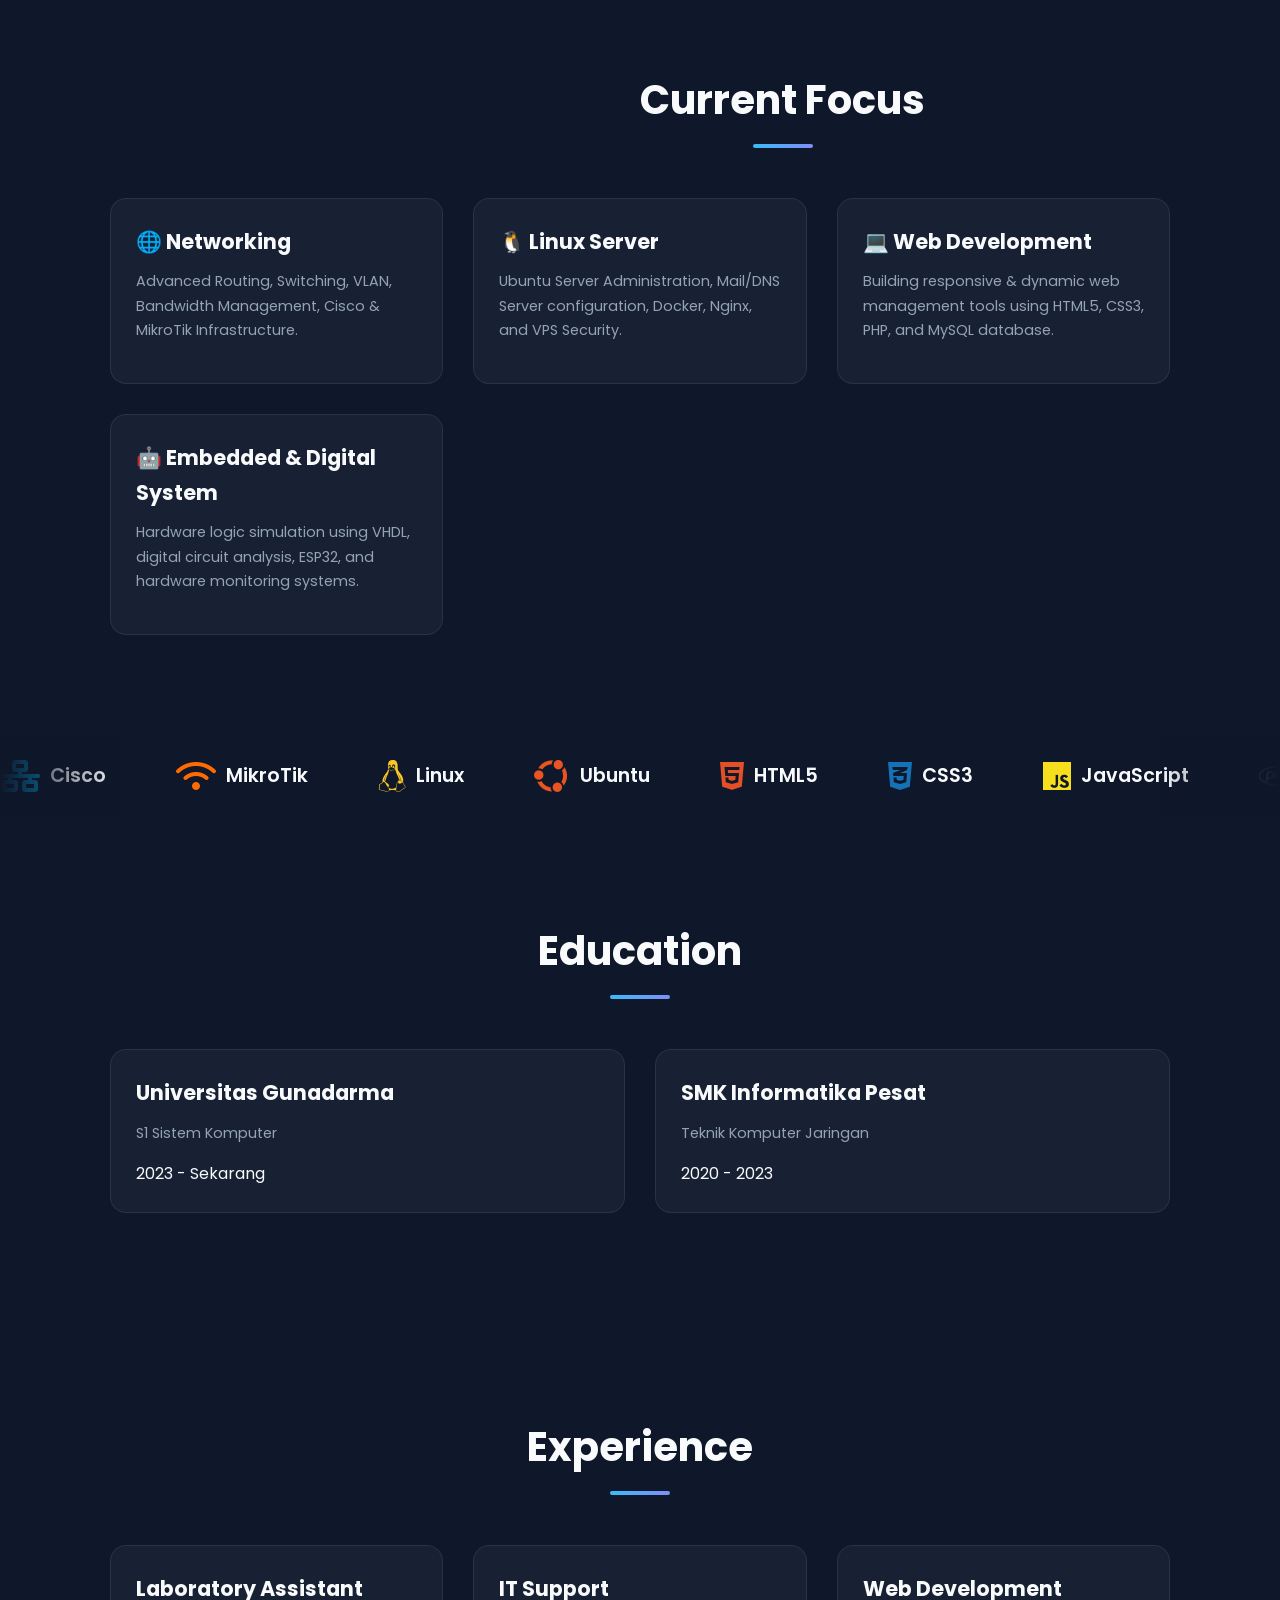
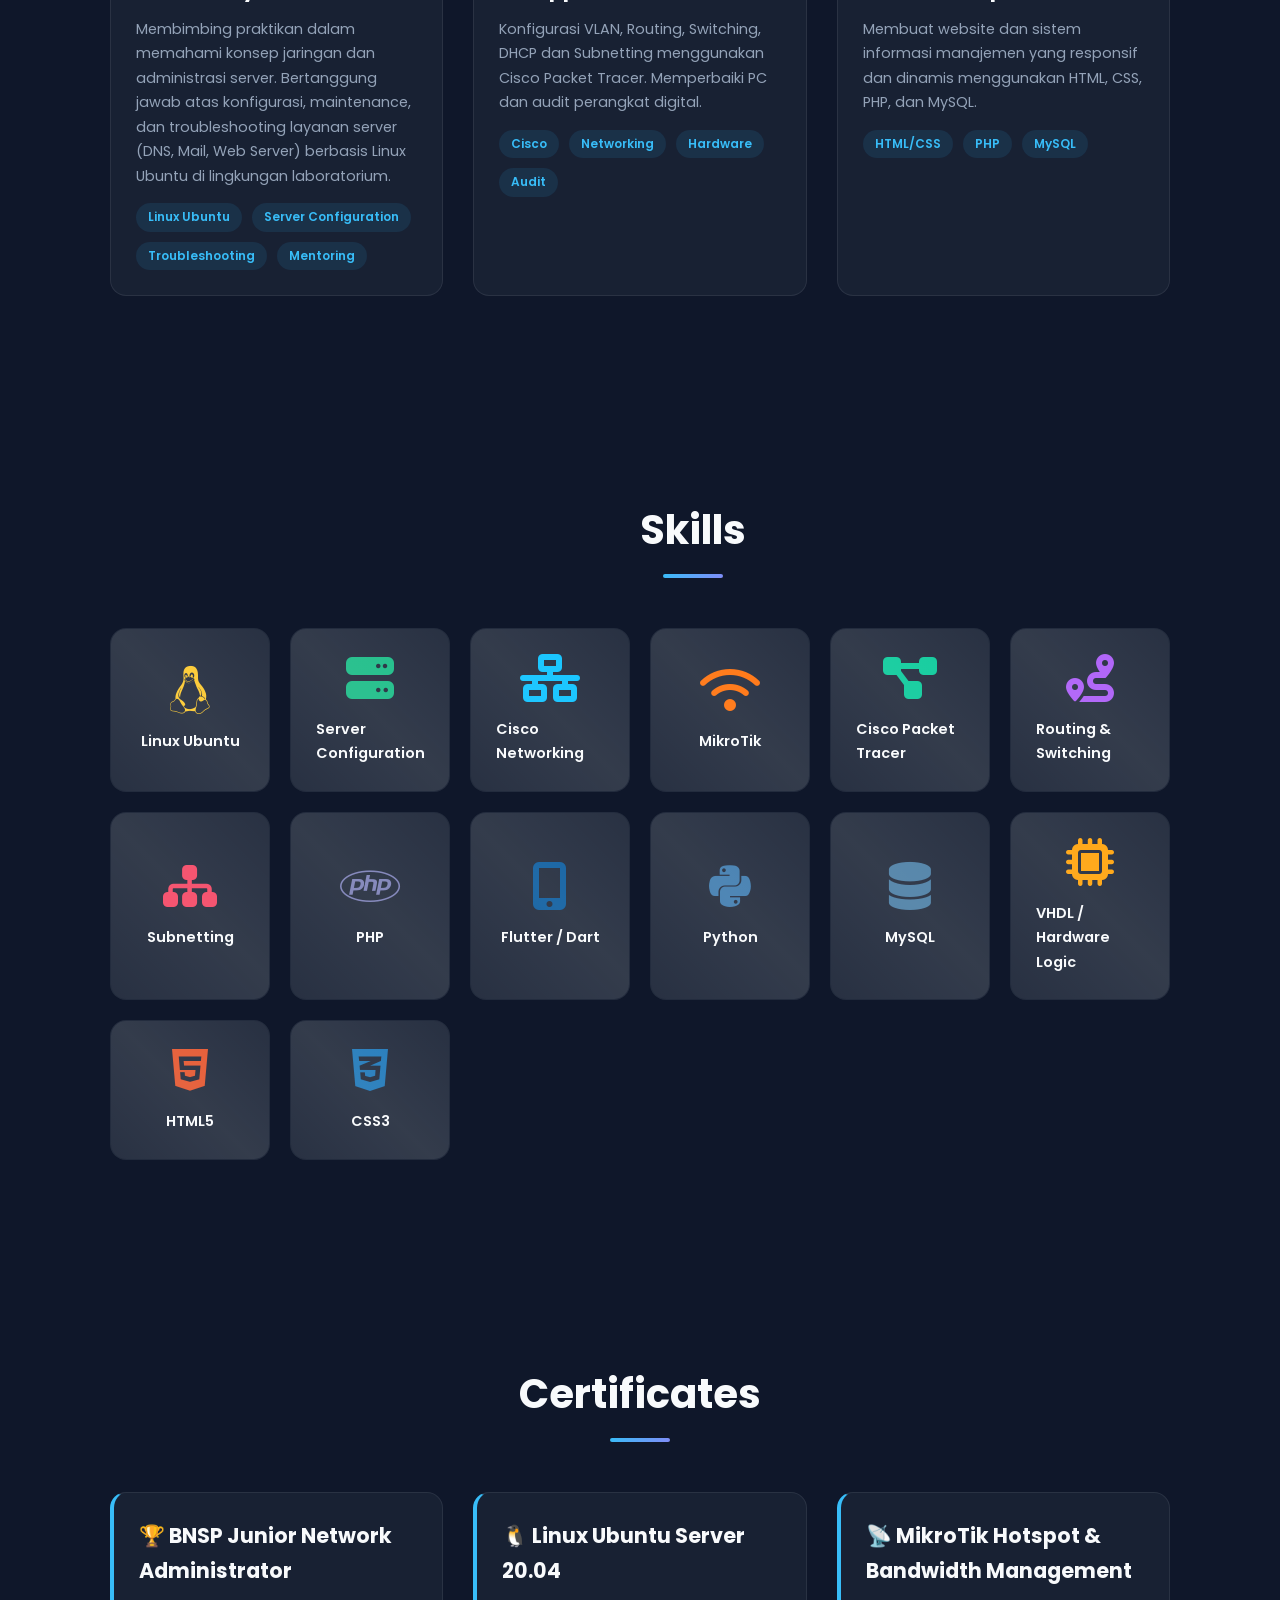
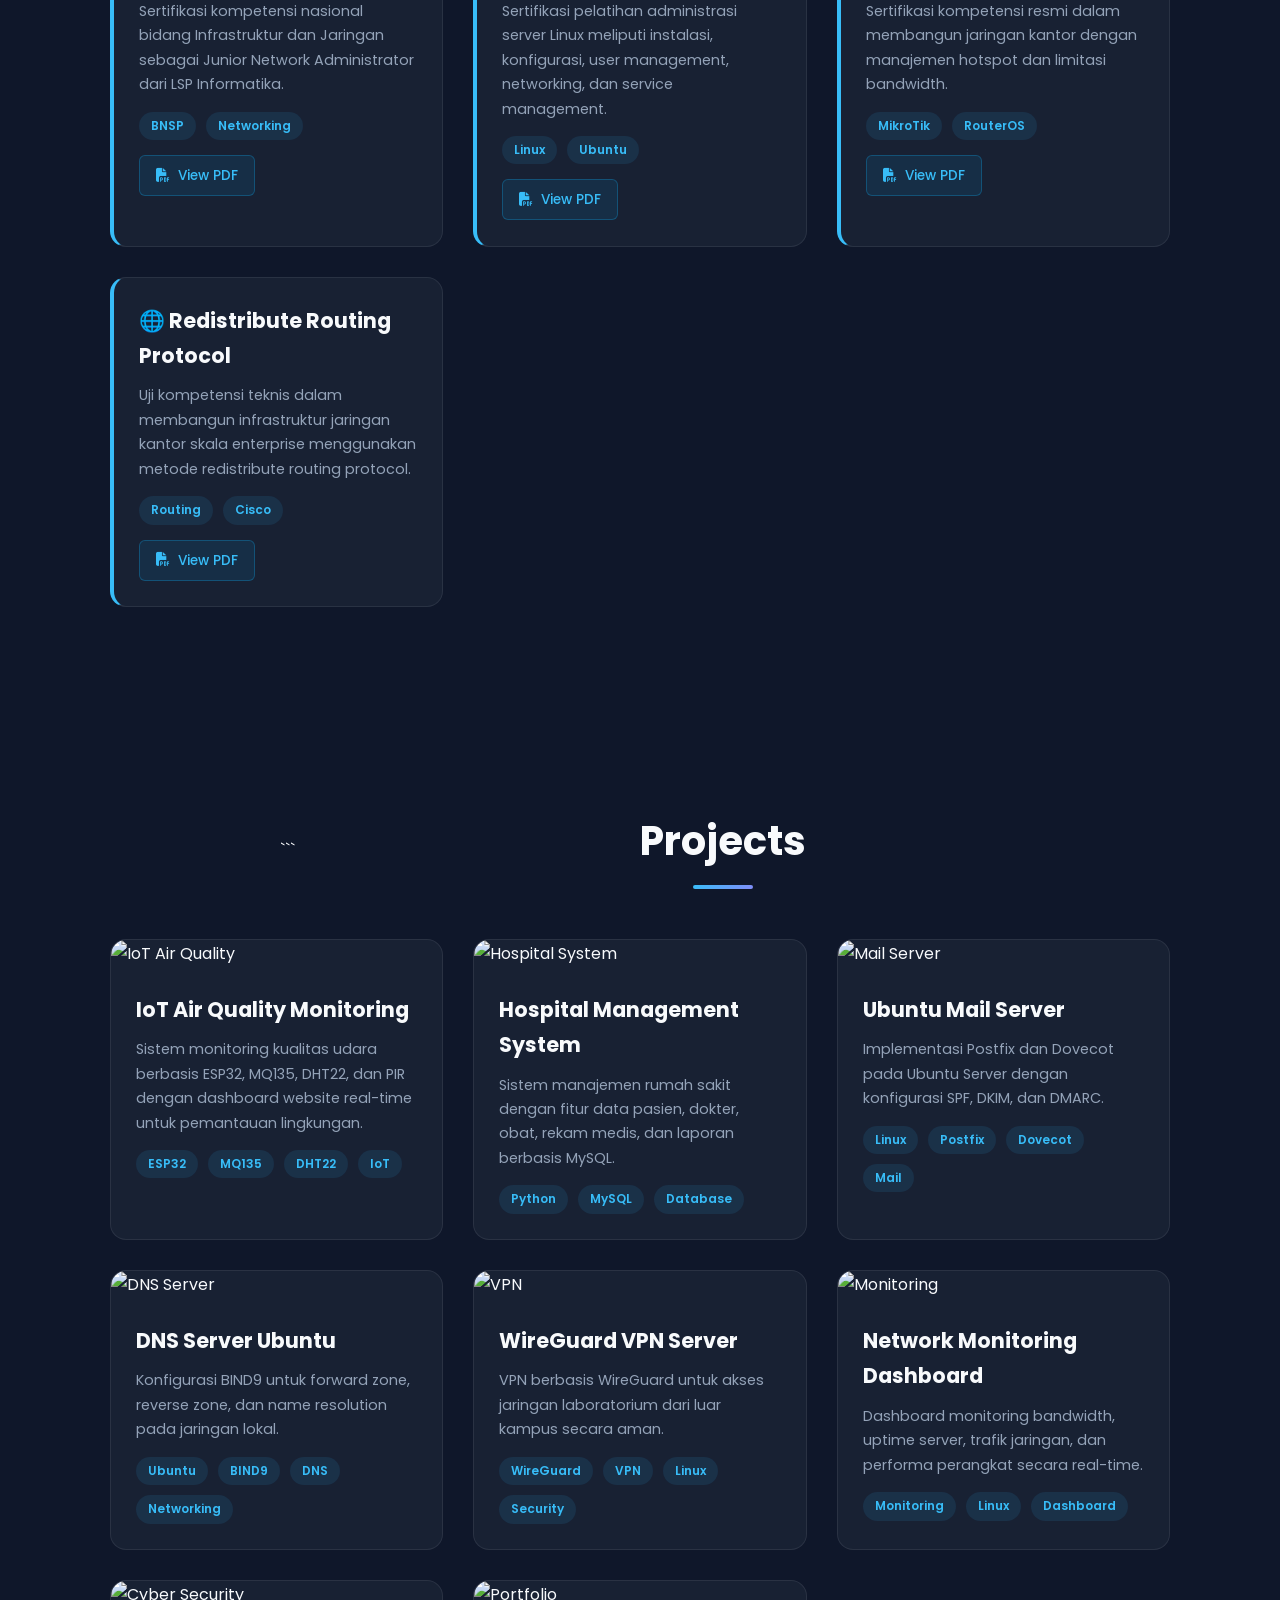
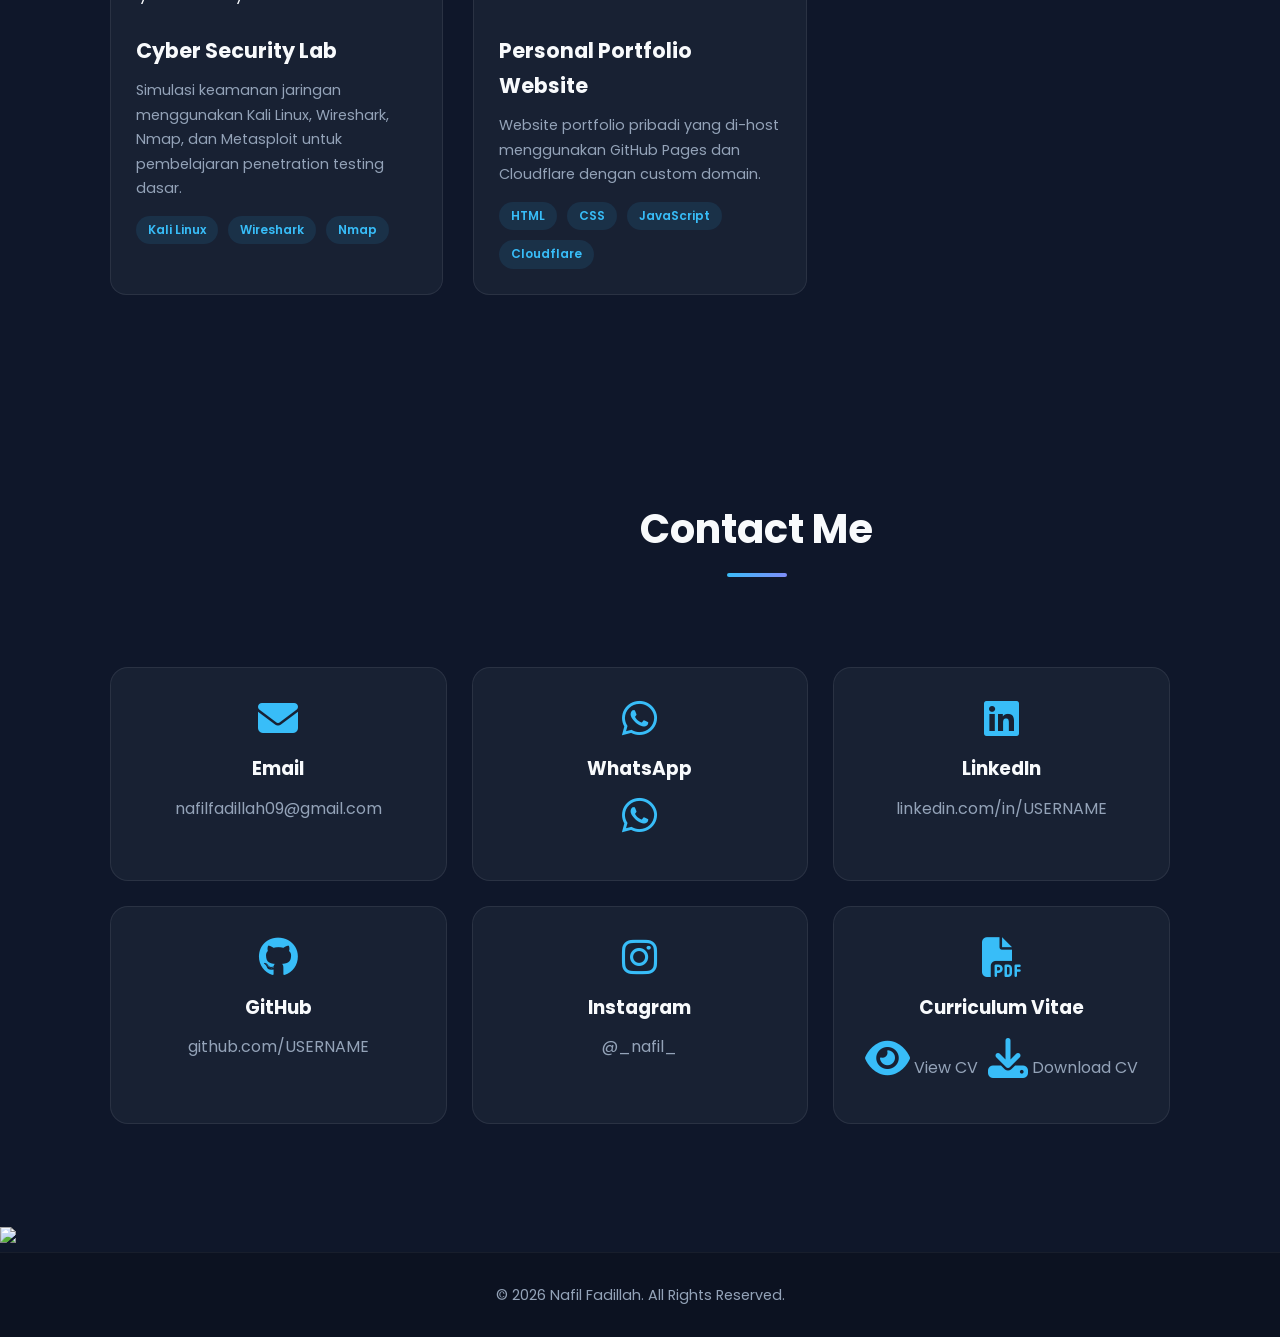
==== commit 33525b76: "Update index.html" ====
--- a/index.html
+++ b/index.html
@@ -73,6 +73,7 @@
 
         <h1>
             Hi, I'm <span>Nafil Fadillah</span>
+            <p id="typing"></p>
         </h1>
 
         <p class="hero-subtitle">
--- a/style.css
+++ b/style.css
@@ -38,18 +38,20 @@
 
 /* Smooth Scroll */
 html{
-    scroll-behavior: smooth;
+    scroll-behavior: auto;
 }
 
 /* Navbar */
 .navbar{
-    position: fixed;
-    top: 20px;
-    left: 50%;
-    transform: translateX(-50%);
+    position: relative;
+    top: 0;
+    left: 0;
+    transform: none;
 
     width: 90%;
     max-width: 1200px;
+    margin: 20px auto;
+}
 
     display: flex;
     justify-content: space-between;
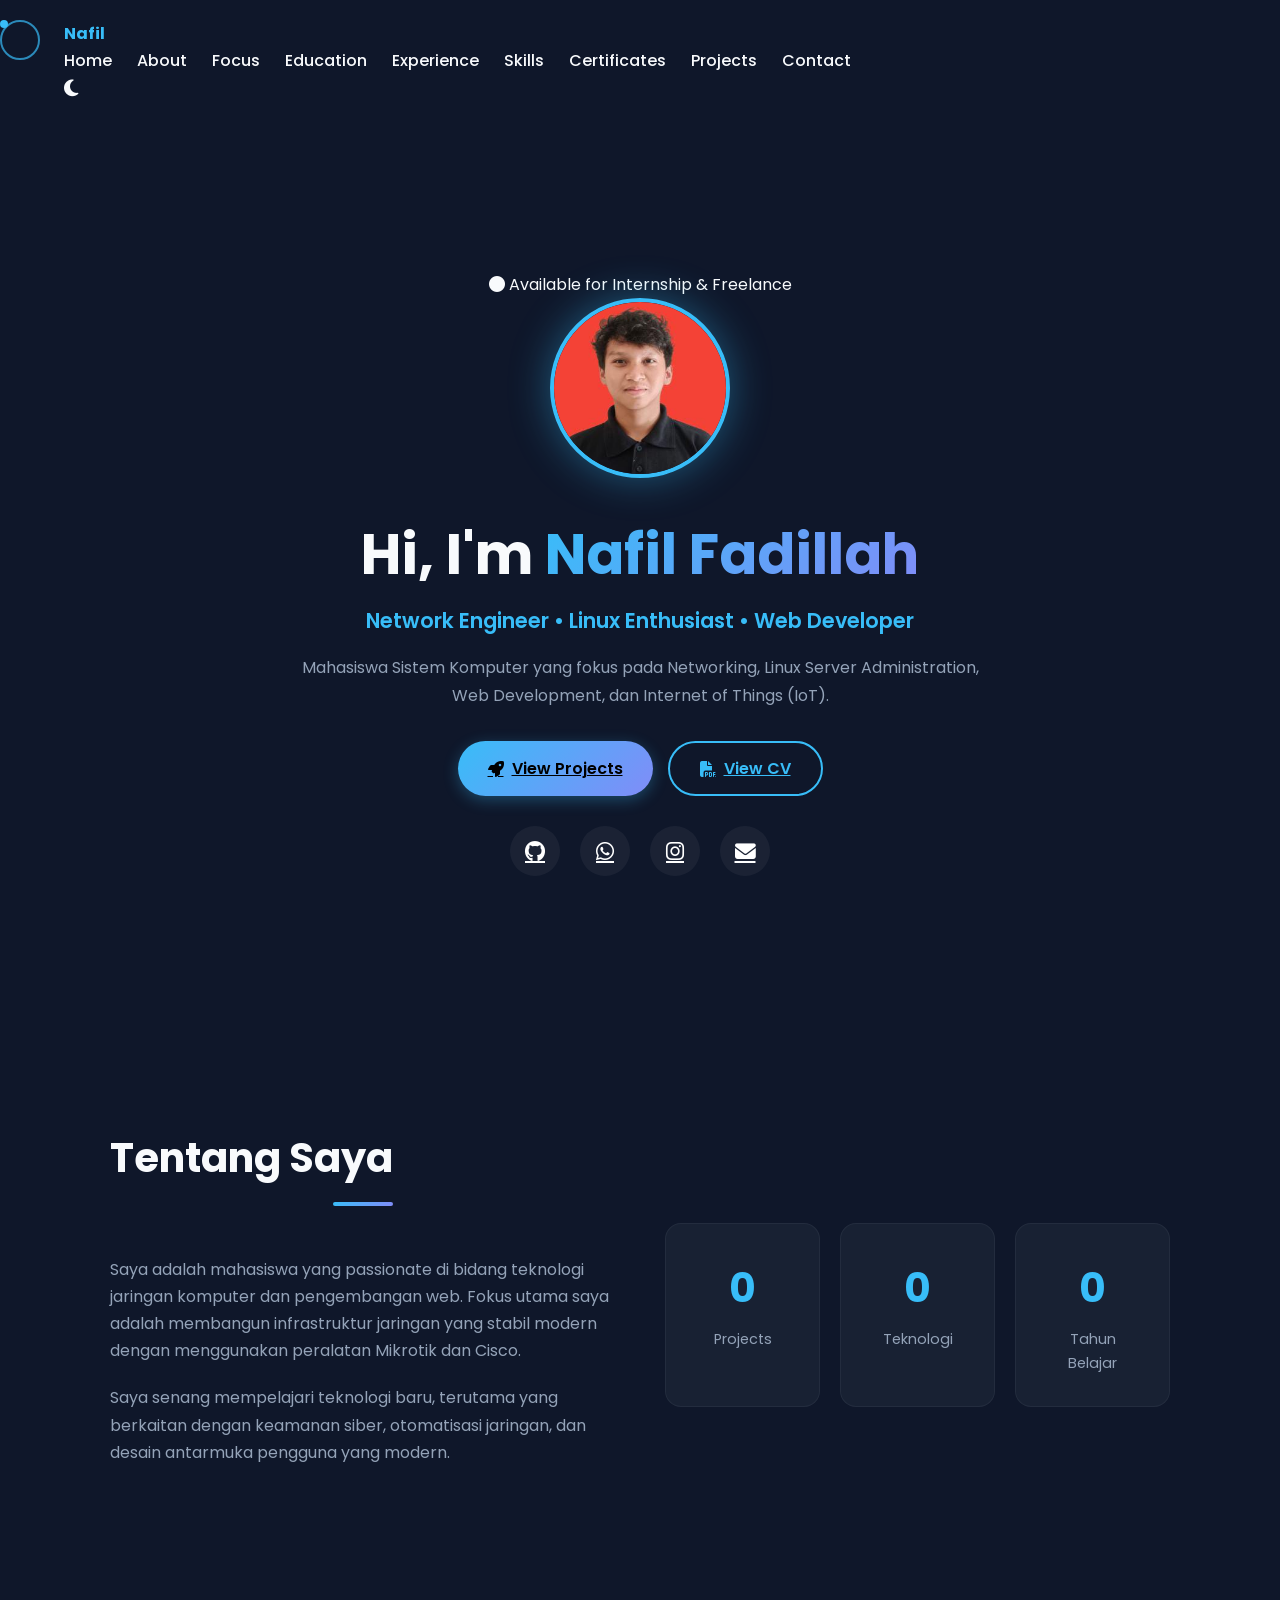
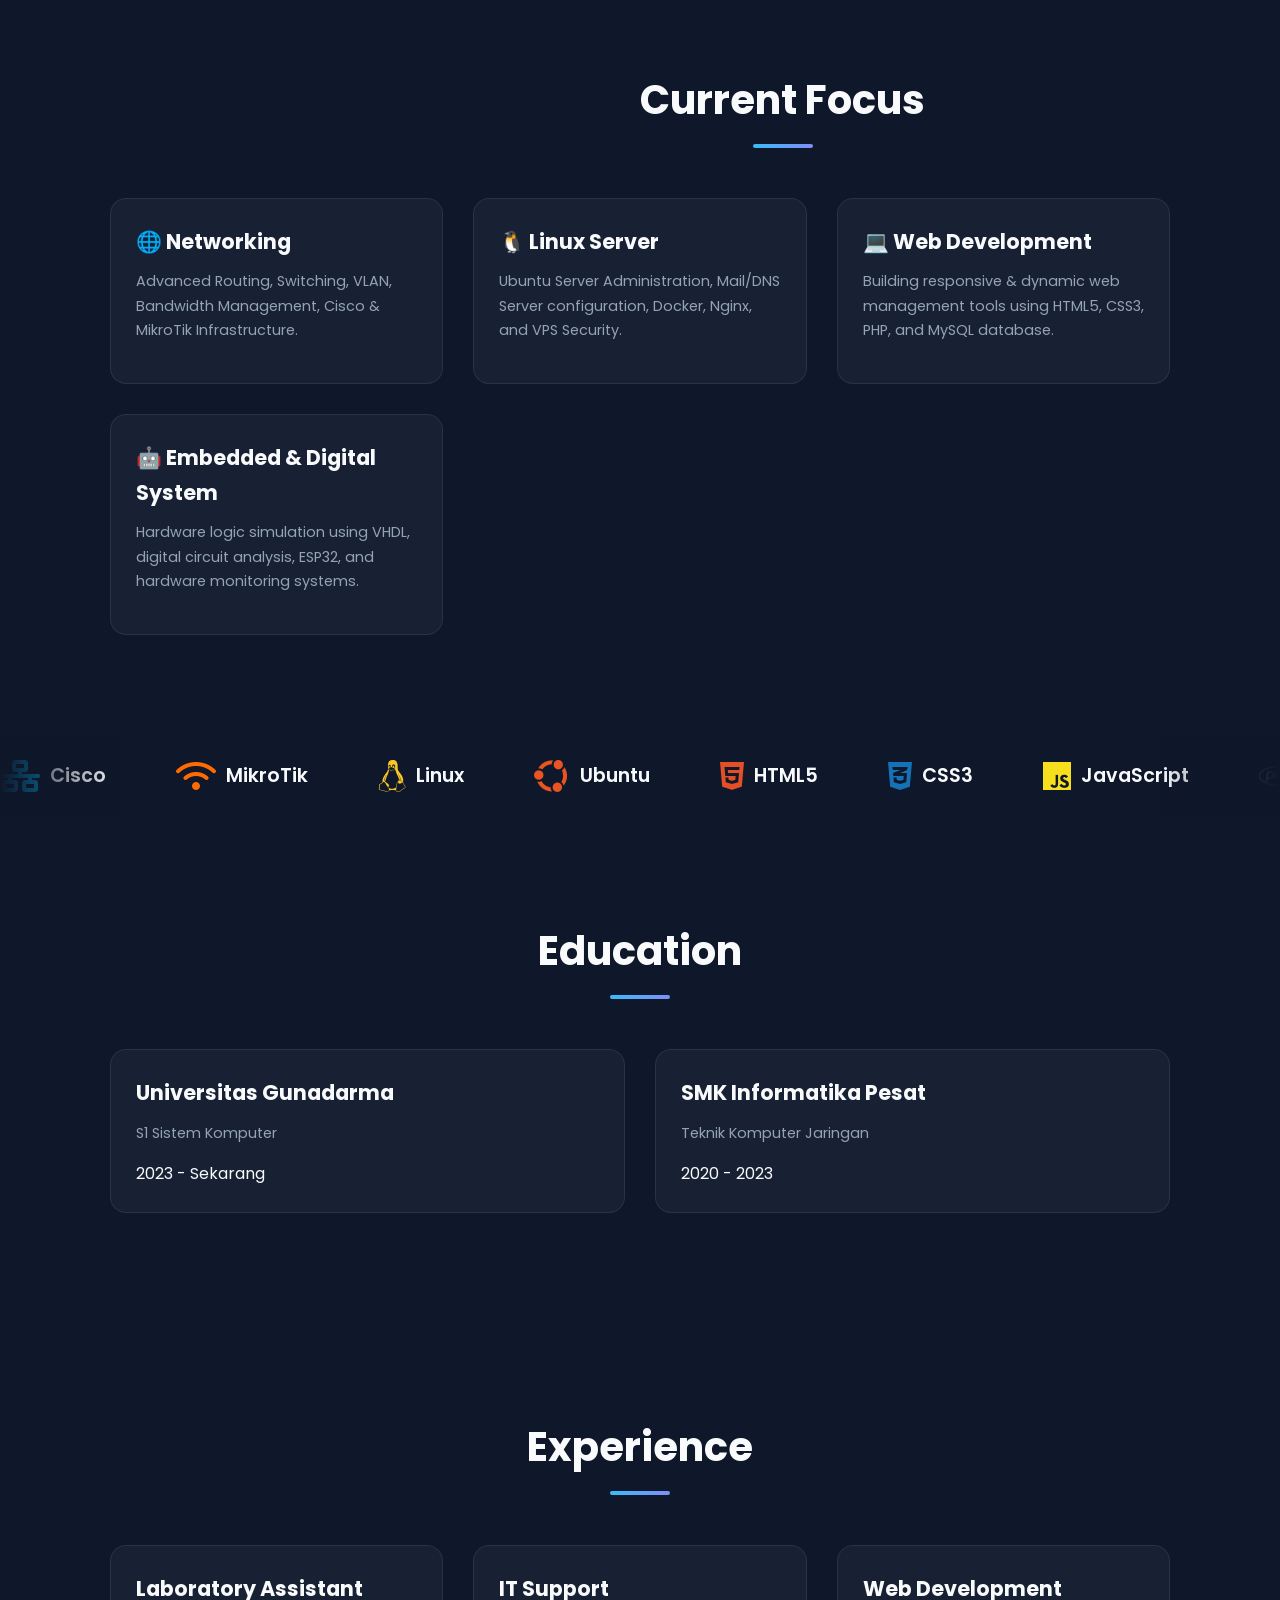
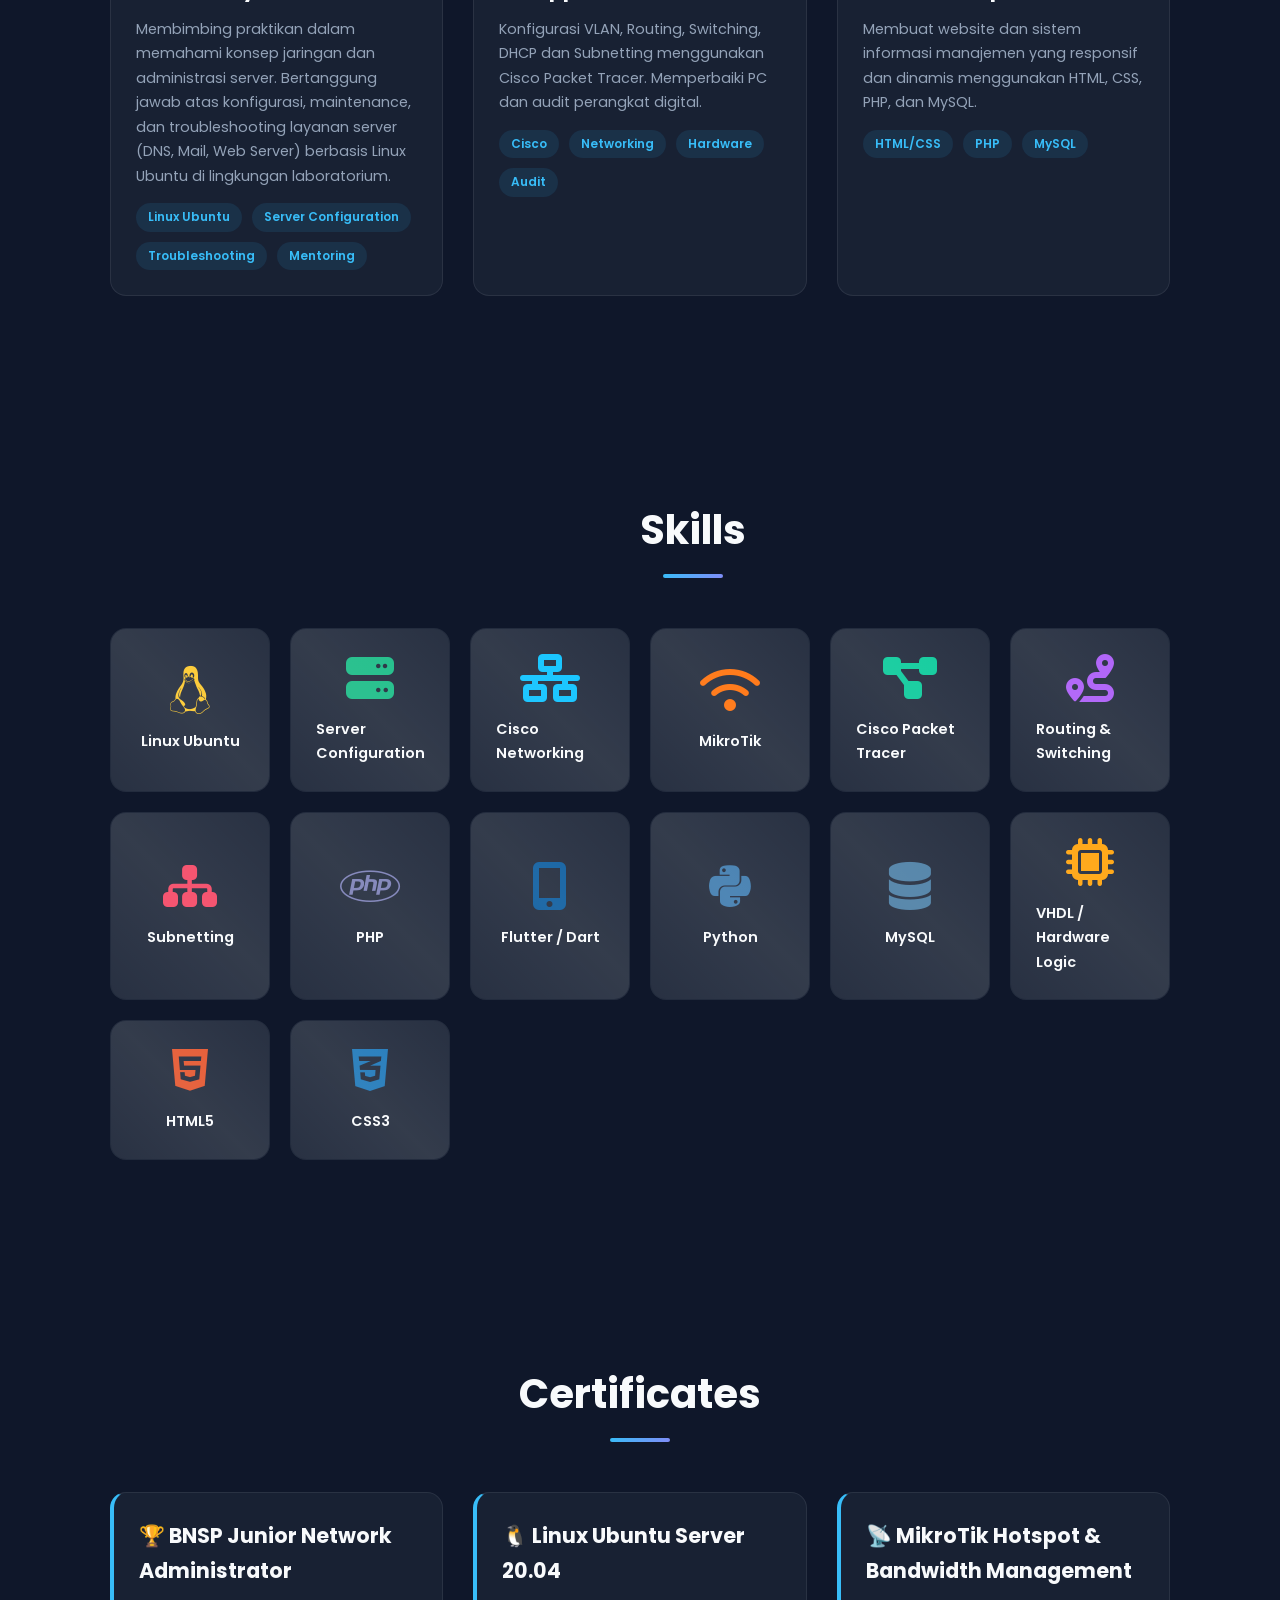
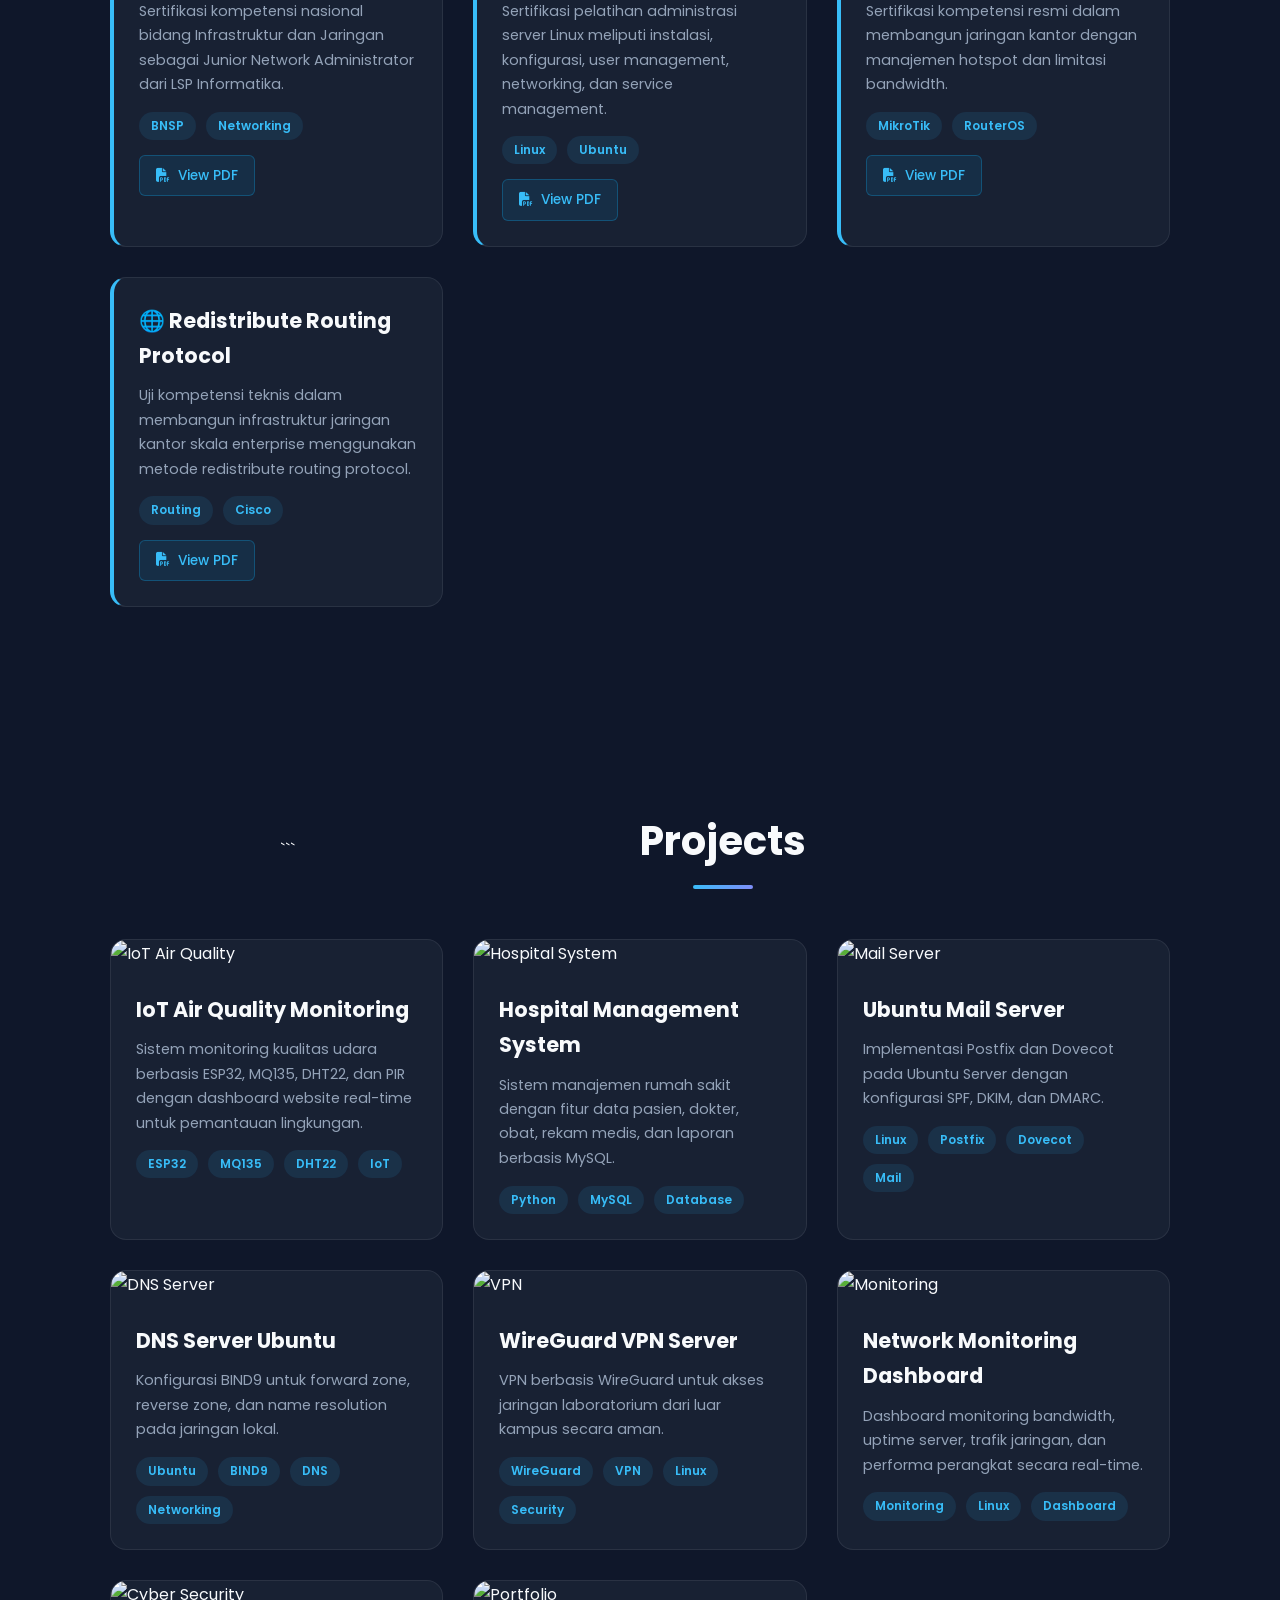
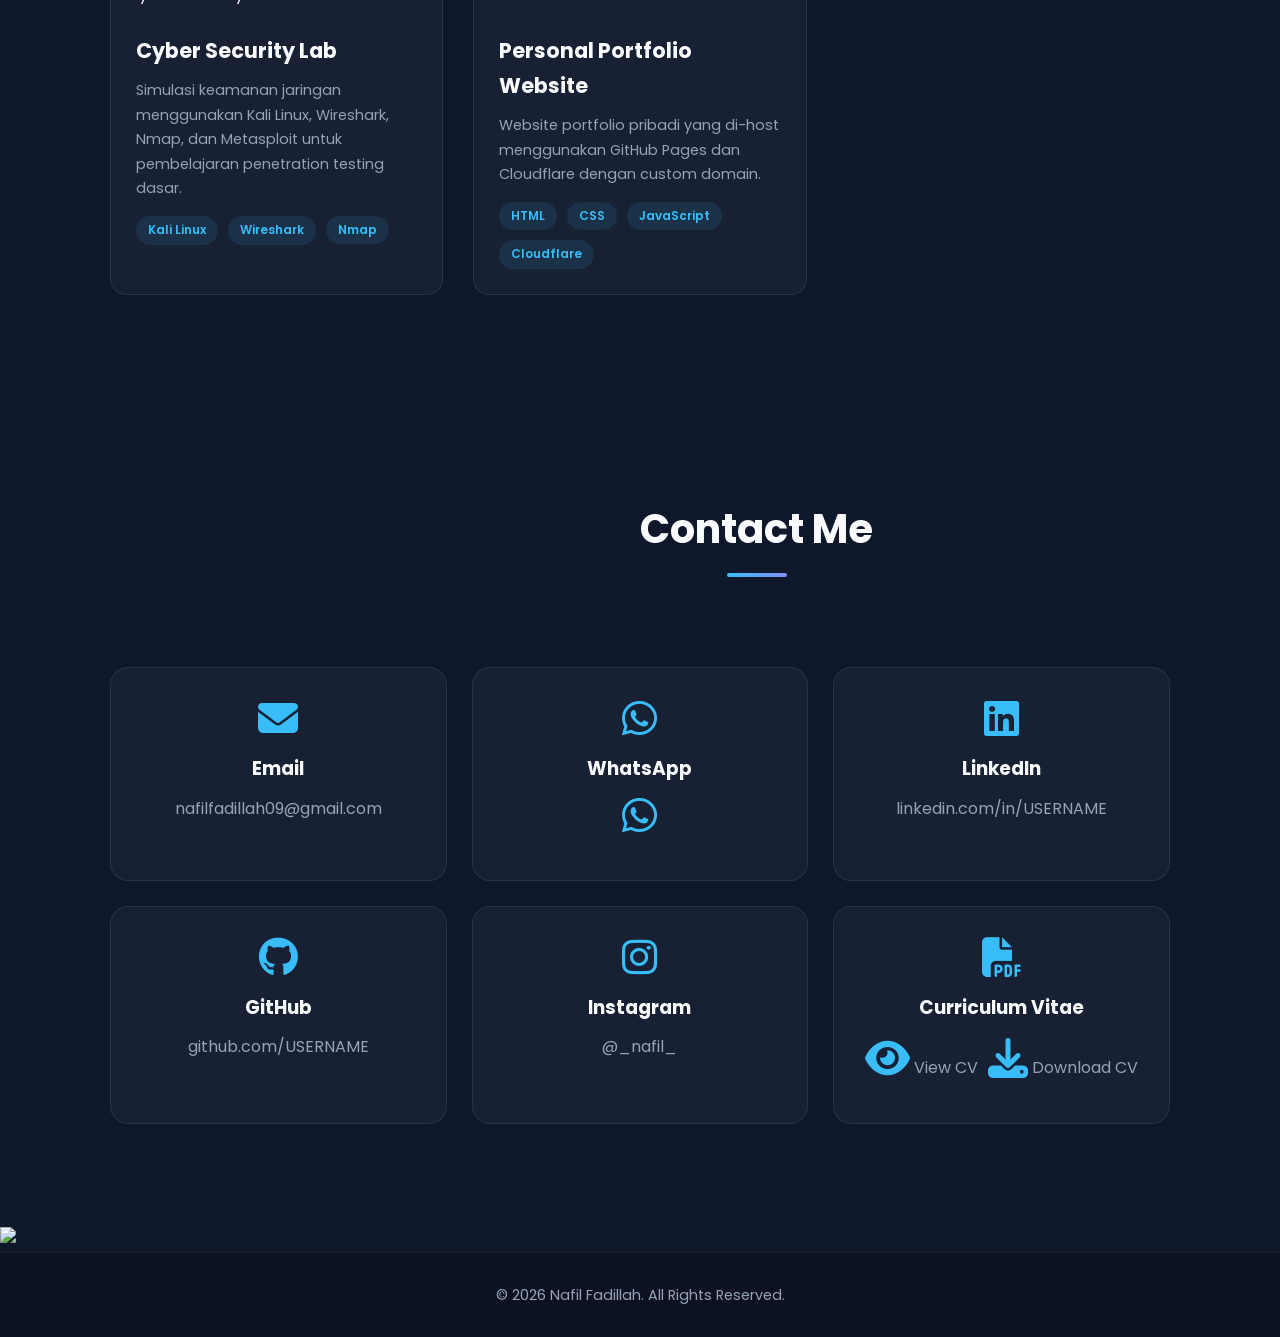
==== commit 8d8a8886: "Update index.html" ====
--- a/index.html
+++ b/index.html
@@ -62,30 +62,43 @@
     </button>
 </nav>
 
-<!-- Hero Section -->
+<!-- HERO -->
 <section class="hero">
 
     <div class="hero-content" data-aos="fade-up">
 
+        <!-- Status Badge -->
+        <div class="hero-badge">
+            <i class="fas fa-circle"></i>
+            Available for Internship & Freelance
+        </div>
+
+        <!-- Profile -->
         <img src="nafil.jpg"
              alt="Nafil Fadillah"
              class="profile">
 
+        <!-- Name -->
         <h1>
             Hi, I'm <span>Nafil Fadillah</span>
-            <p id="typing"></p>
         </h1>
 
+        <!-- Typing Effect -->
+        <p id="typing"></p>
+
+        <!-- Subtitle -->
         <p class="hero-subtitle">
             Network Engineer • Linux Enthusiast • Web Developer
         </p>
 
+        <!-- Description -->
         <p class="hero-desc">
             Mahasiswa Sistem Komputer yang fokus pada Networking,
             Linux Server Administration, Web Development,
             dan Internet of Things (IoT).
         </p>
 
+        <!-- Buttons -->
         <div class="btns">
 
             <a href="#projects" class="btn btn-primary">
@@ -93,21 +106,23 @@
                 View Projects
             </a>
 
-            <a href="cv.pdf" target="_blank" class="btn btn-outline view-cv-btn">
+            <a href="cv.pdf" target="_blank"
+               class="btn btn-outline">
                 <i class="fas fa-file-pdf"></i>
                 View CV
             </a>
 
         </div>
 
+        <!-- Social Media -->
         <div class="hero-social">
 
-           <a href="https://github.com/nafilfadillah" target="_blank">
-    <i class="fab fa-github"></i>
-</a>
-
-            <a href="https://linkedin.com/in/USERNAME" target="_blank">
-                <i class="fab fa-linkedin"></i>
+            <a href="https://github.com/nafilfadillah" target="_blank">
+                <i class="fab fa-github"></i>
+            </a>
+
+            <a href="https://wa.me/6281573903440" target="_blank">
+                <i class="fab fa-whatsapp"></i>
             </a>
 
             <a href="https://instagram.com/_nafil_" target="_blank">
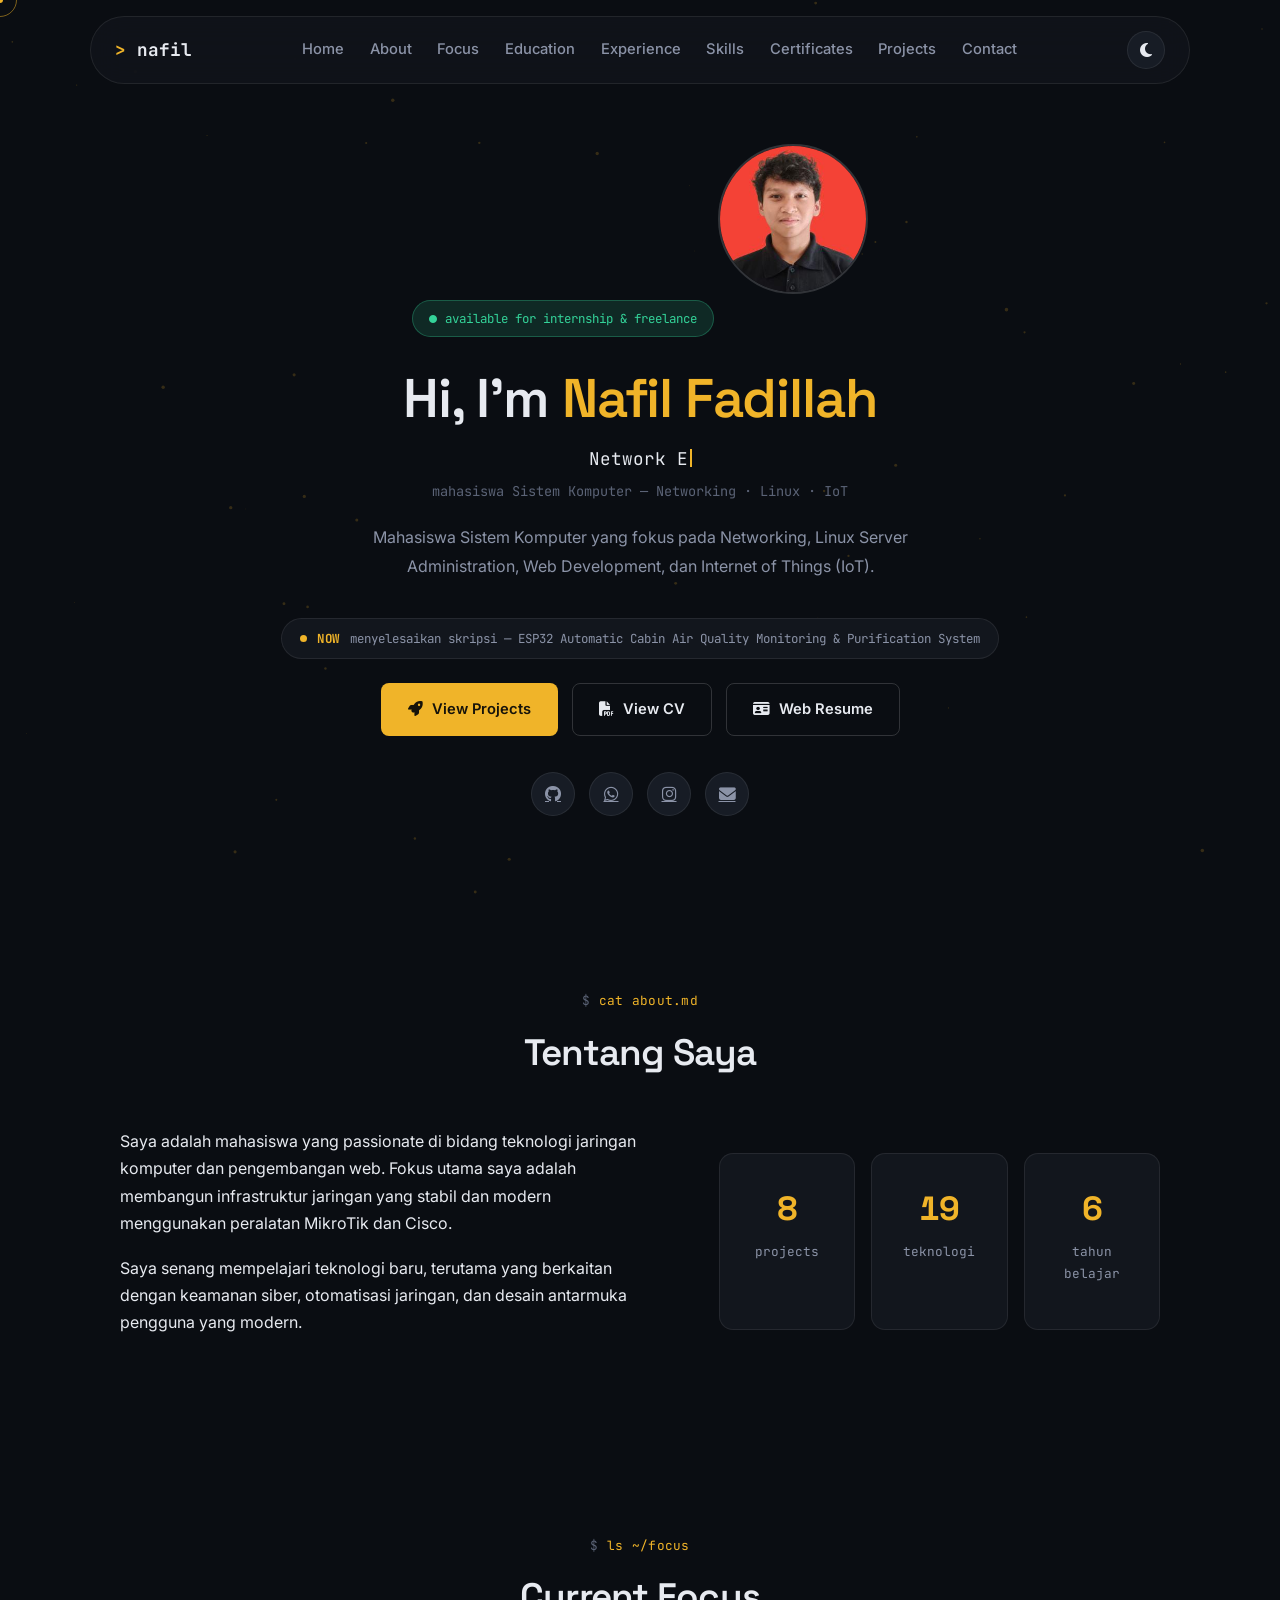
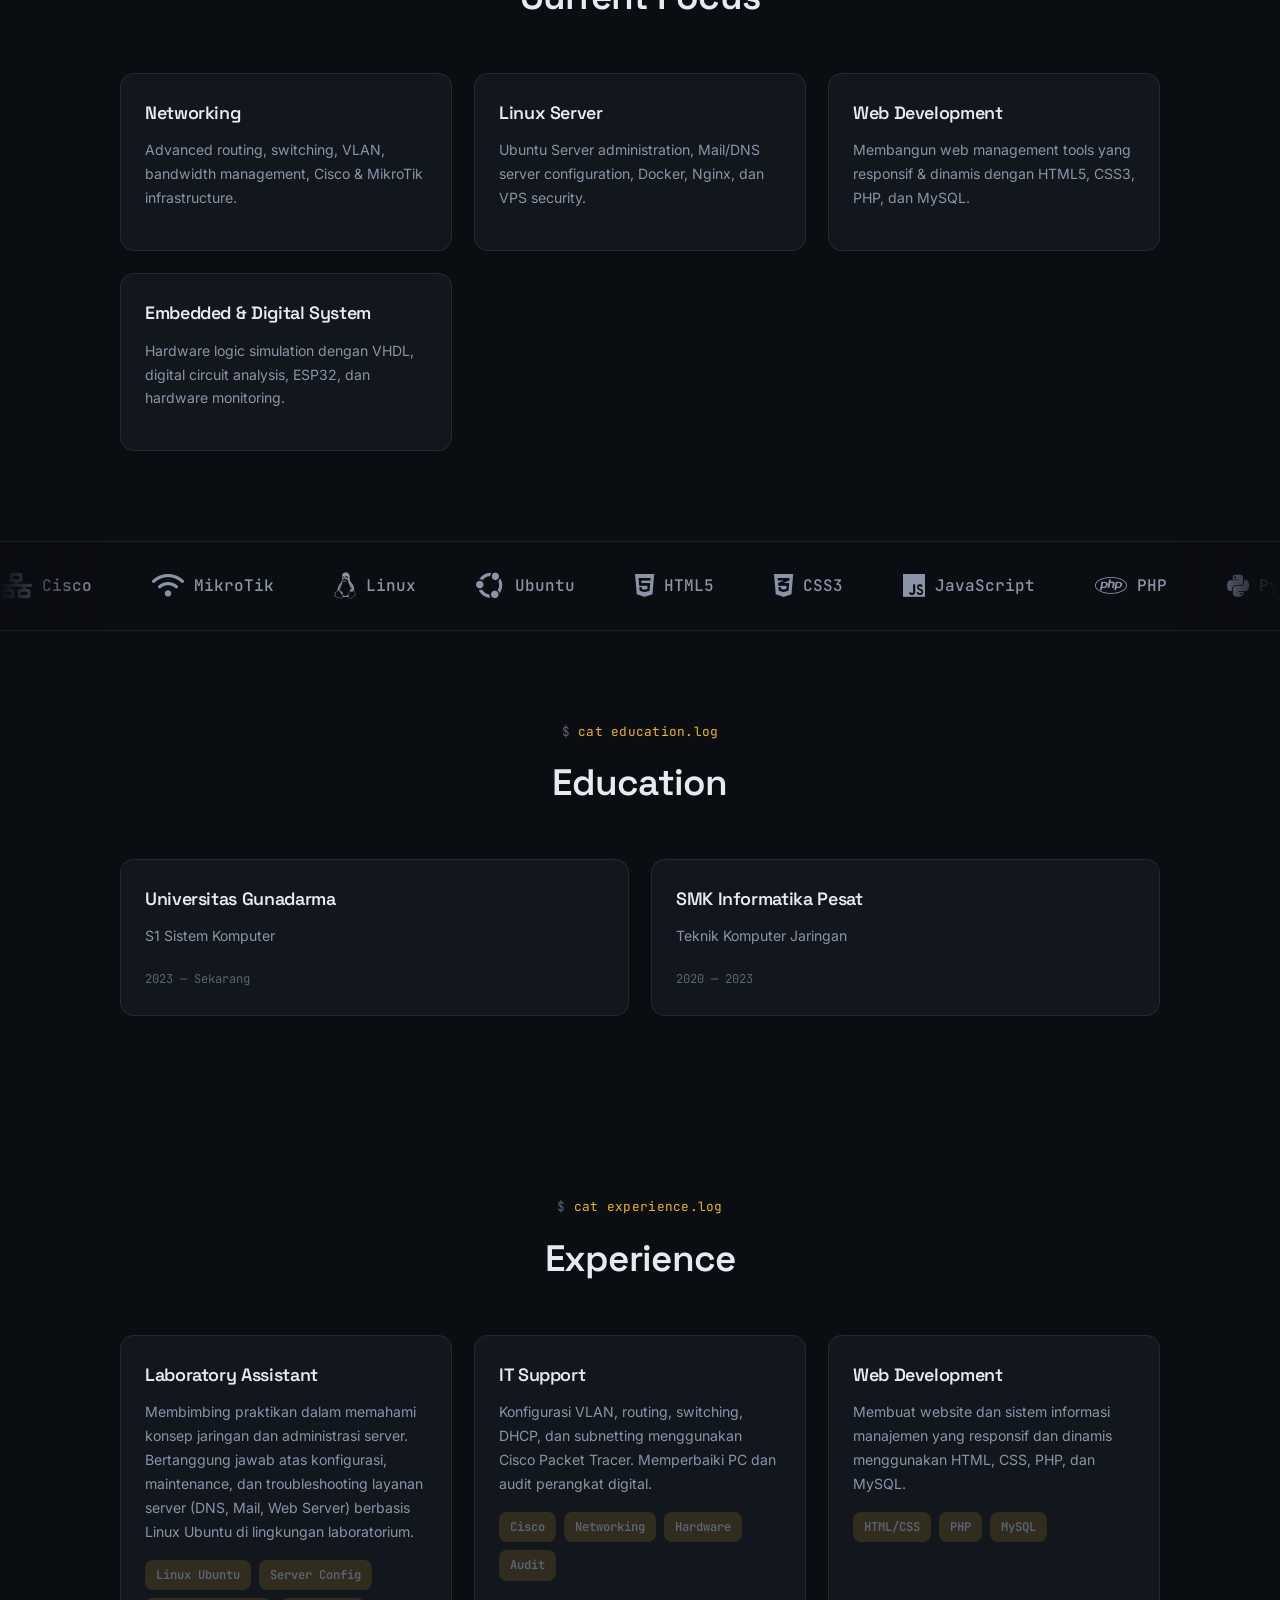
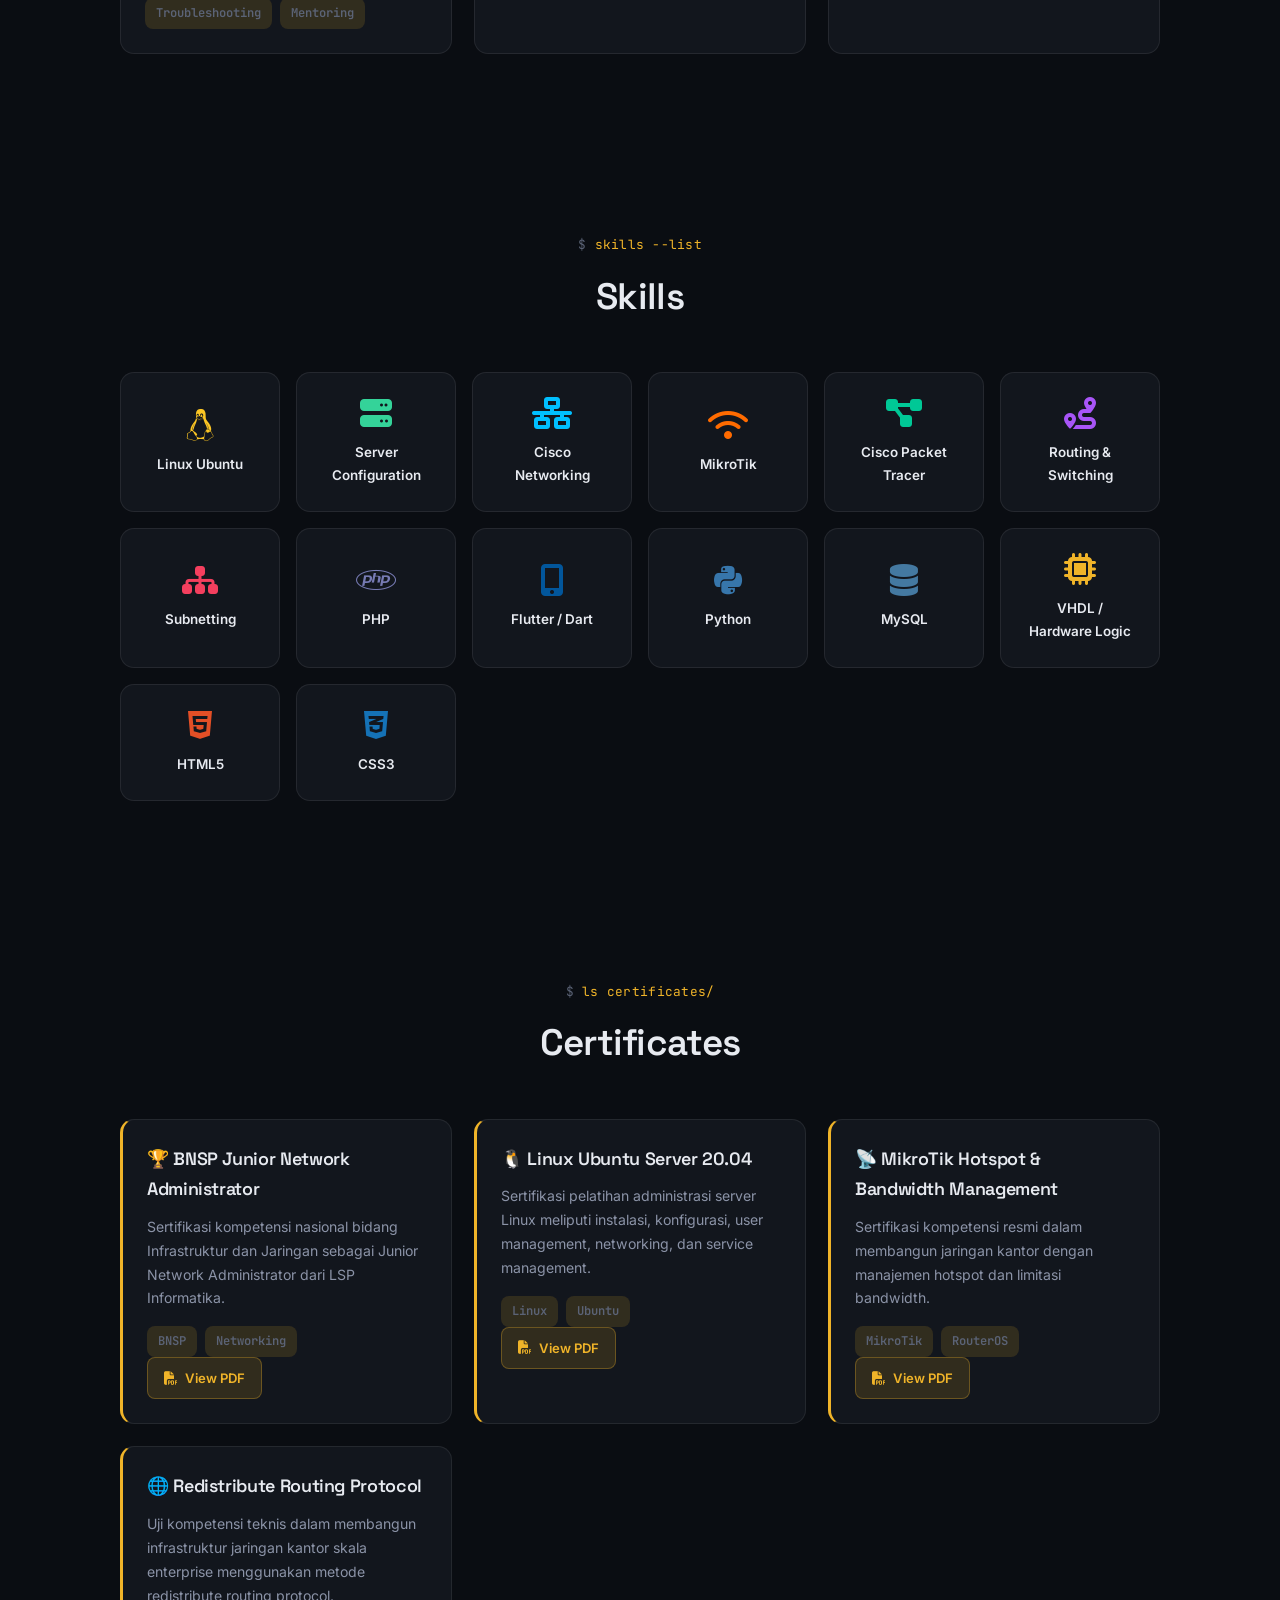
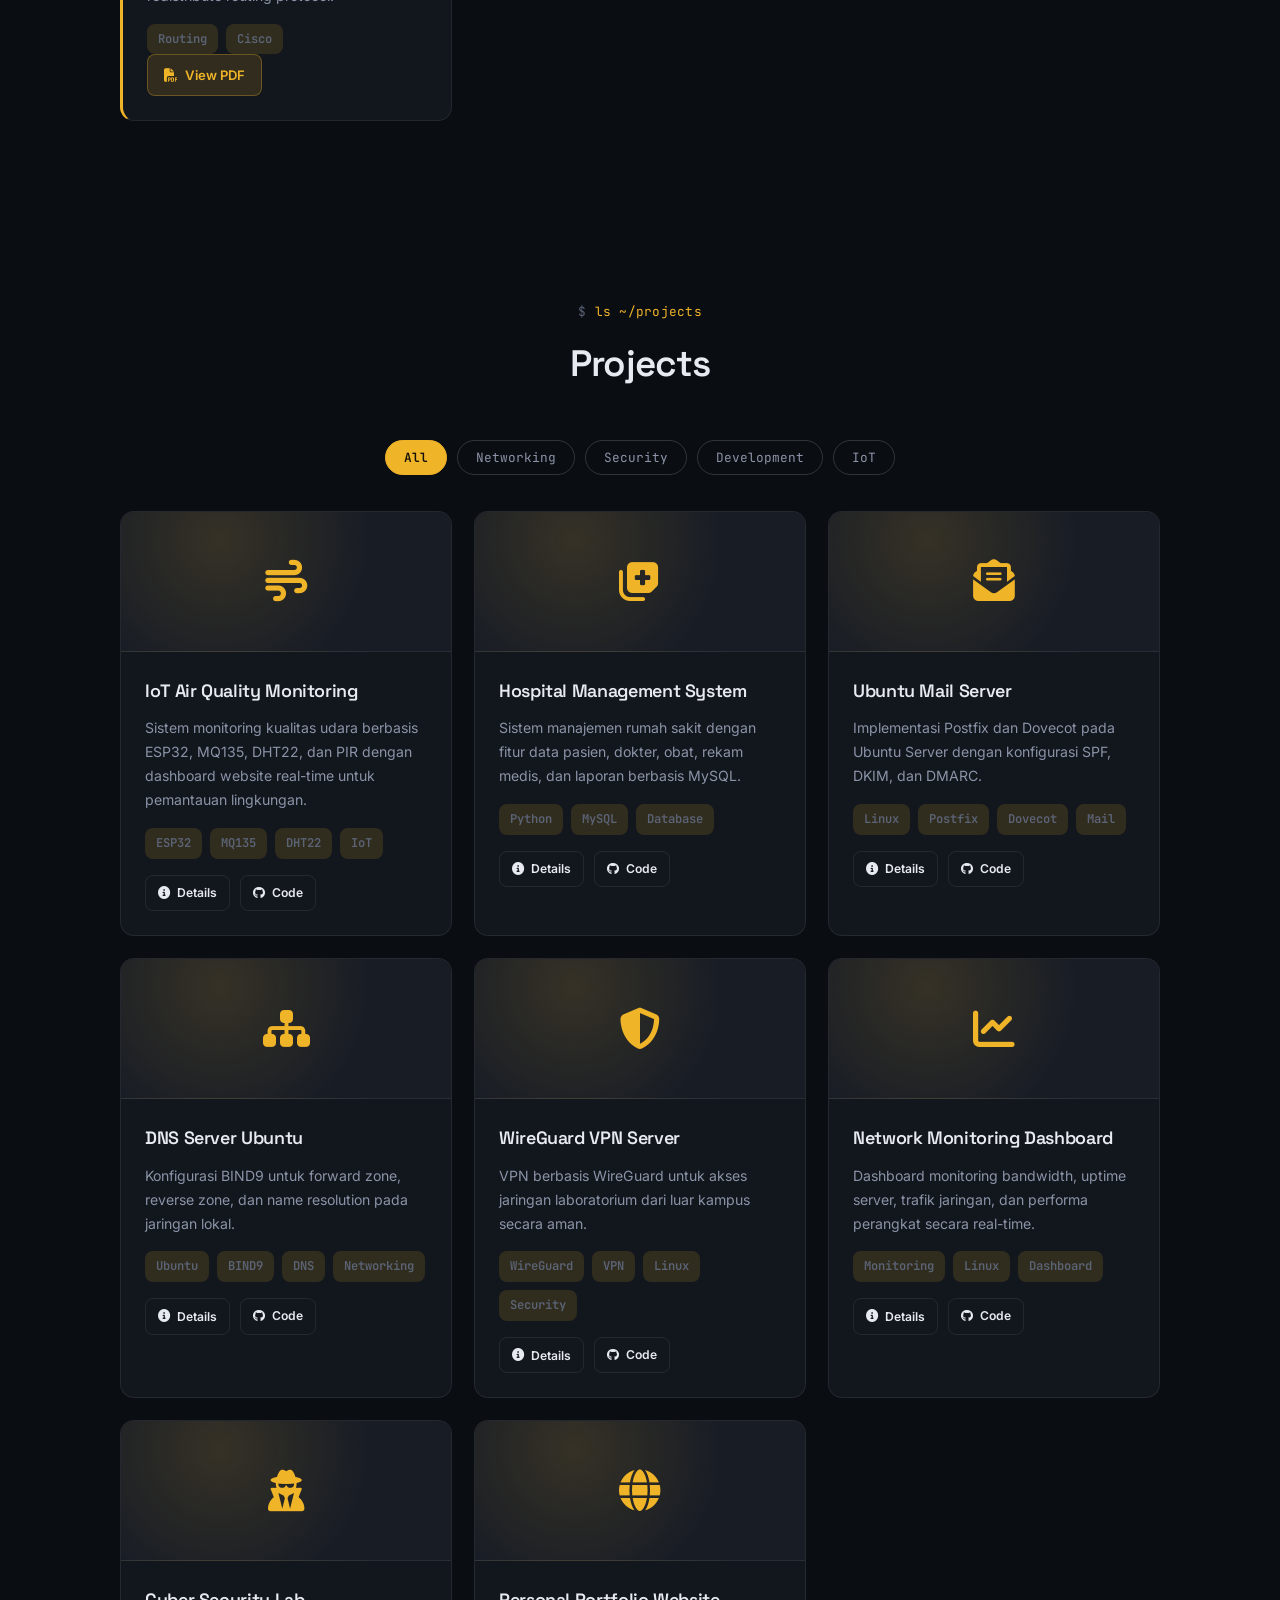
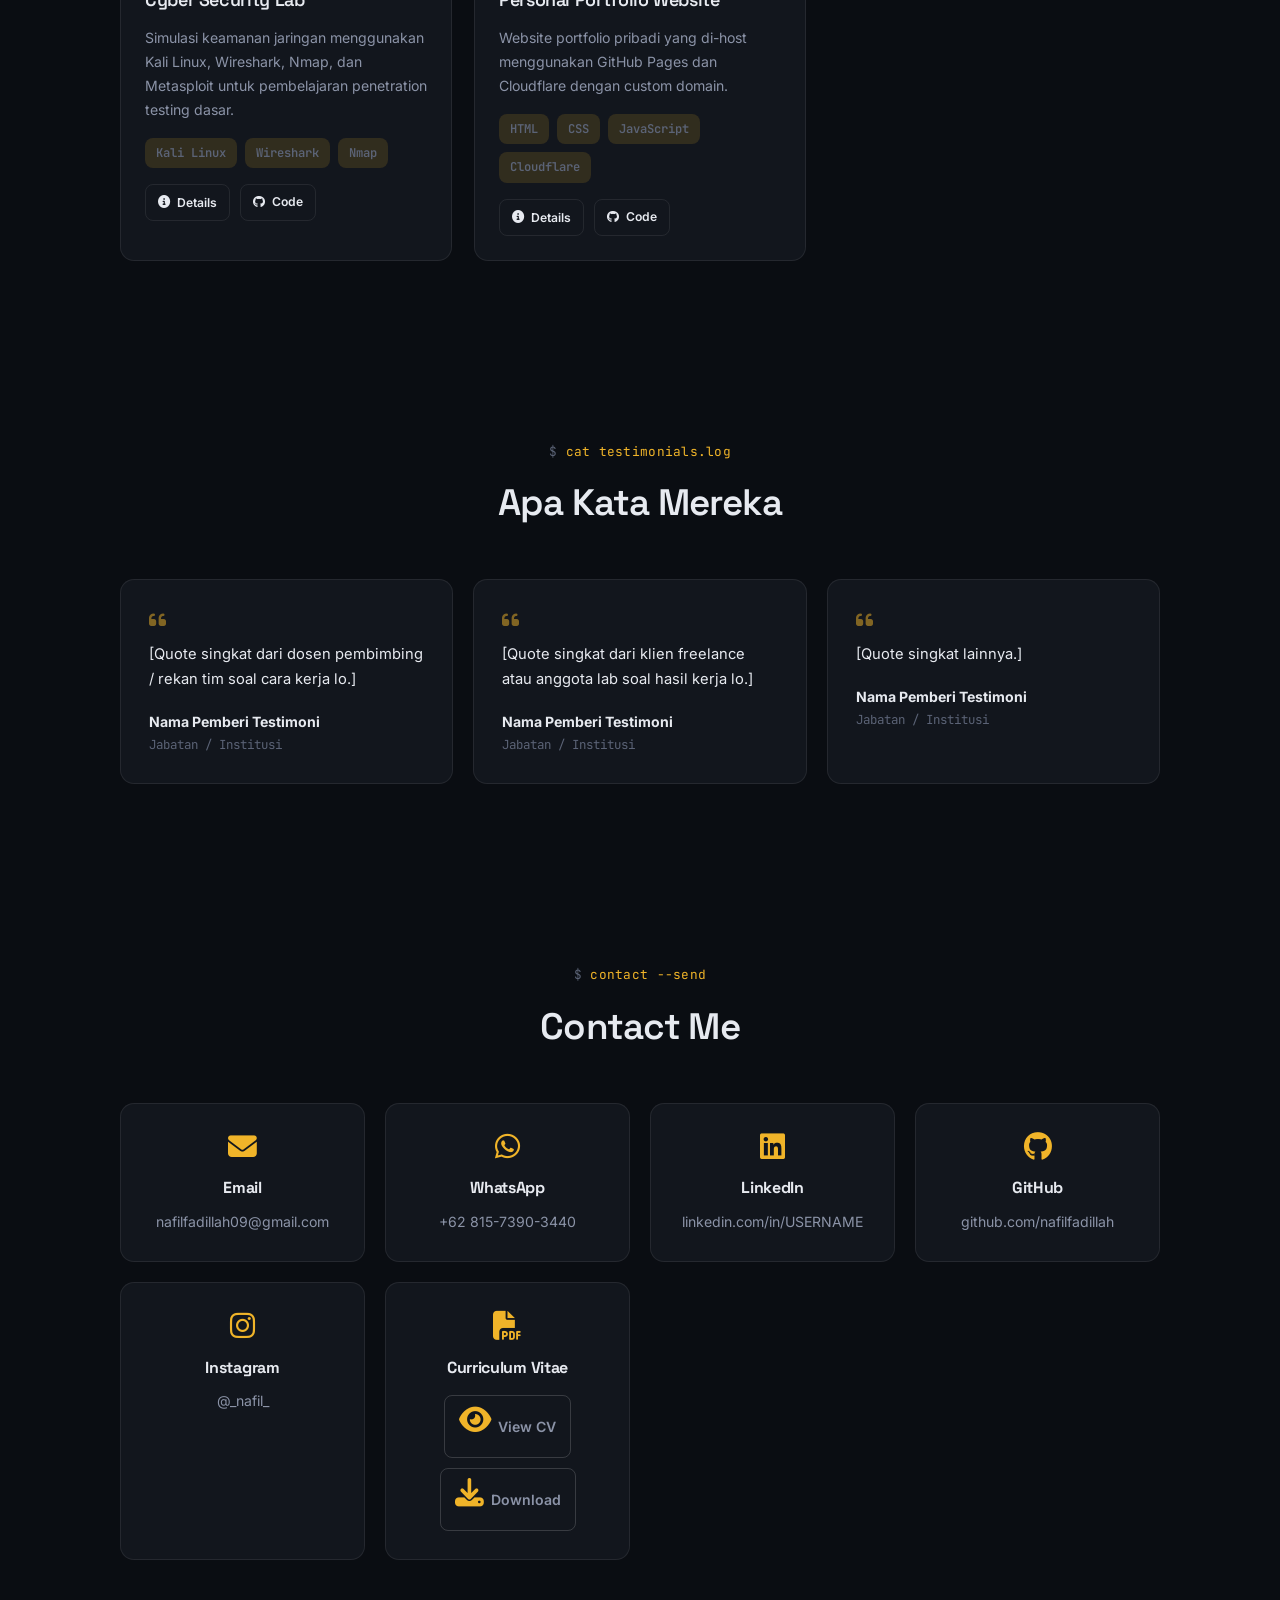
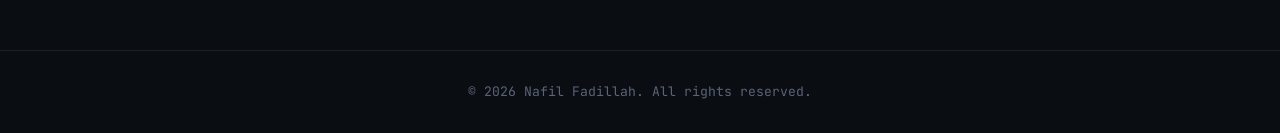
==== commit 829d860e: "Update print statement from 'Hello' to 'Goodbye'" ====
--- a/index.html
+++ b/index.html
@@ -4,895 +4,609 @@
     <meta charset="UTF-8">
     <meta name="viewport" content="width=device-width, initial-scale=1.0">
 
-    <title>Nafil Portfolio | Network Engineer & Web Developer</title>
-
-    <!-- CSS -->
+    <title>Nafil Fadillah | Network Engineer & Web Developer</title>
+    <meta name="description" content="Portofolio Nafil Fadillah — Network Engineer, Linux Enthusiast, dan Web Developer yang fokus pada infrastruktur jaringan, server Linux, dan sistem IoT.">
+
+    <!-- Open Graph / social preview — ganti og:url dan og:image sesuai domain lo -->
+    <meta property="og:type" content="website">
+    <meta property="og:title" content="Nafil Fadillah | Network Engineer & Web Developer">
+    <meta property="og:description" content="Portofolio Nafil Fadillah — Network Engineer, Linux Enthusiast, dan Web Developer yang fokus pada infrastruktur jaringan, server Linux, dan sistem IoT.">
+    <meta property="og:image" content="https://nafil.my.id/og-cover.jpg">
+    <meta property="og:url" content="https://nafil.my.id">
+    <meta name="twitter:card" content="summary_large_image">
+    <meta name="twitter:title" content="Nafil Fadillah | Network Engineer & Web Developer">
+    <meta name="twitter:description" content="Network Engineer, Linux Enthusiast, dan Web Developer — Networking, Server, dan IoT.">
+    <meta name="twitter:image" content="https://nafil.my.id/og-cover.jpg">
+    <link rel="canonical" href="https://nafil.my.id">
+
     <link rel="stylesheet" href="style.css">
 
-    <!-- Google Font -->
     <link rel="preconnect" href="https://fonts.googleapis.com">
     <link rel="preconnect" href="https://fonts.gstatic.com" crossorigin>
-
-    <link href="https://fonts.googleapis.com/css2?family=Poppins:wght@300;400;500;600;700&display=swap"
-          rel="stylesheet">
-
-    <!-- Font Awesome -->
-    <link rel="stylesheet"
-          href="https://cdnjs.cloudflare.com/ajax/libs/font-awesome/6.5.2/css/all.min.css">
-
-    <!-- AOS -->
-    <link rel="stylesheet"
-          href="https://unpkg.com/aos@2.3.1/dist/aos.css">
+    <link href="https://fonts.googleapis.com/css2?family=Space+Grotesk:wght@500;600;700&family=Inter:wght@400;500;600&family=JetBrains+Mono:wght@400;500;600&display=swap" rel="stylesheet">
+
+    <link rel="stylesheet" href="https://cdnjs.cloudflare.com/ajax/libs/font-awesome/6.5.2/css/all.min.css">
+    <link rel="stylesheet" href="https://unpkg.com/aos@2.3.1/dist/aos.css">
 </head>
 <body>
 
     <div class="cursor-dot"></div>
-<div class="cursor-outline"></div>
-
-    <!-- Loading Screen -->
-<div id="loader">
-    <div class="loader-content">
-        <h1>Welcome to Nafil Portofolio</h1>
-        <div class="loading-bar">
-            <div class="loading-progress"></div>
+    <div class="cursor-outline"></div>
+
+    <div id="loader">
+        <div class="loader-content">
+            <h1><span>&gt;</span> booting nafil.dev ...</h1>
+            <div class="loading-bar"><div class="loading-progress"></div></div>
         </div>
     </div>
-</div>
-
-<!-- Background Particles -->
-<canvas id="particles"></canvas>
-<!-- Navbar -->
-<nav class="navbar">
-    <div class="logo">Nafil</div>
-
-    <div class="nav-links">
-    <a href="#">Home</a>
-    <a href="#about">About</a>
-    <a href="#focus">Focus</a>
-    <a href="#education">Education</a>
-    <a href="#experience">Experience</a>
-    <a href="#skills">Skills</a>
-    <a href="#certificates">Certificates</a>
-    <a href="#projects">Projects</a>
-    <a href="#contact">Contact</a>
-</div>
-
-    <button id="themeToggle" aria-label="Toggle Theme">
-        <i class="fas fa-moon"></i>
-    </button>
-</nav>
-
-<!-- HERO -->
-<section class="hero">
-
-    <div class="hero-content" data-aos="fade-up">
-
-        <!-- Status Badge -->
-        <div class="hero-badge">
-            <i class="fas fa-circle"></i>
-            Available for Internship & Freelance
-        </div>
-
-        <!-- Profile -->
-        <img src="nafil.jpg"
-             alt="Nafil Fadillah"
-             class="profile">
-
-        <!-- Name -->
-        <h1>
-            Hi, I'm <span>Nafil Fadillah</span>
-        </h1>
-
-        <!-- Typing Effect -->
-        <p id="typing"></p>
-
-        <!-- Subtitle -->
-        <p class="hero-subtitle">
-            Network Engineer • Linux Enthusiast • Web Developer
-        </p>
-
-        <!-- Description -->
-        <p class="hero-desc">
-            Mahasiswa Sistem Komputer yang fokus pada Networking,
-            Linux Server Administration, Web Development,
-            dan Internet of Things (IoT).
-        </p>
-
-        <!-- Buttons -->
-        <div class="btns">
-
-            <a href="#projects" class="btn btn-primary">
-                <i class="fas fa-rocket"></i>
-                View Projects
-            </a>
-
-            <a href="cv.pdf" target="_blank"
-               class="btn btn-outline">
+
+    <canvas id="particles"></canvas>
+
+    <!-- Navbar -->
+    <nav class="navbar">
+        <div class="logo">nafil</div>
+        <div class="nav-links">
+            <a href="#">Home</a>
+            <a href="#about">About</a>
+            <a href="#focus">Focus</a>
+            <a href="#education">Education</a>
+            <a href="#experience">Experience</a>
+            <a href="#skills">Skills</a>
+            <a href="#certificates">Certificates</a>
+            <a href="#projects">Projects</a>
+            <a href="#contact">Contact</a>
+        </div>
+        <button id="themeToggle" aria-label="Toggle Theme"><i class="fas fa-moon"></i></button>
+    </nav>
+
+    <!-- HERO -->
+    <section class="hero">
+        <div class="hero-content" data-aos="fade-up">
+
+            <div class="hero-badge">
+                <i class="fas fa-circle"></i>
+                available for internship &amp; freelance
+            </div>
+
+            <img src="nafil.jpg" alt="Nafil Fadillah" class="profile">
+
+            <h1>Hi, I'm <span>Nafil Fadillah</span></h1>
+
+            <p id="typing"></p>
+            <p class="hero-subtitle">mahasiswa Sistem Komputer — Networking · Linux · IoT</p>
+
+            <p class="hero-desc">
+                Mahasiswa Sistem Komputer yang fokus pada Networking,
+                Linux Server Administration, Web Development,
+                dan Internet of Things (IoT).
+            </p>
+
+            <!-- "Now" widget — update field data-updated dan teksnya kapan pun status lo berubah -->
+            <div class="now-widget">
+                <span class="now-dot"></span>
+                <span class="now-label">now</span>
+                <span class="now-text">menyelesaikan skripsi — ESP32 Automatic Cabin Air Quality Monitoring &amp; Purification System</span>
+            </div>
+
+            <div class="btns">
+                <a href="#projects" class="btn btn-primary"><i class="fas fa-rocket"></i> View Projects</a>
+                <a href="cv.pdf" target="_blank" class="btn btn-outline"><i class="fas fa-file-pdf"></i> View CV</a>
+                <a href="resume.html" class="btn btn-outline"><i class="fas fa-id-card"></i> Web Resume</a>
+            </div>
+
+            <div class="hero-social">
+                <a href="https://github.com/nafilfadillah" target="_blank" aria-label="GitHub"><i class="fab fa-github"></i></a>
+                <a href="https://wa.me/6281573903440" target="_blank" aria-label="WhatsApp"><i class="fab fa-whatsapp"></i></a>
+                <a href="https://instagram.com/_nafil_" target="_blank" aria-label="Instagram"><i class="fab fa-instagram"></i></a>
+                <a href="mailto:nafilfadillah09@gmail.com" aria-label="Email"><i class="fas fa-envelope"></i></a>
+            </div>
+
+        </div>
+    </section>
+
+    <!-- About & Stats -->
+    <section id="about">
+        <span class="eyebrow">cat about.md</span>
+        <h2 class="section-title">Tentang Saya</h2>
+        <div class="about-container">
+            <div data-aos="fade-right">
+                <p>
+                    Saya adalah mahasiswa yang passionate di bidang teknologi jaringan komputer dan pengembangan web.
+                    Fokus utama saya adalah membangun infrastruktur jaringan yang stabil dan modern menggunakan
+                    peralatan MikroTik dan Cisco.
+                </p>
+                <p>
+                    Saya senang mempelajari teknologi baru, terutama yang berkaitan dengan keamanan siber, otomatisasi
+                    jaringan, dan desain antarmuka pengguna yang modern.
+                </p>
+            </div>
+            <div data-aos="fade-left" id="stats">
+                <div class="stats-grid">
+                    <div class="stat-card">
+                        <h3 id="statProjects">0</h3>
+                        <p>projects</p>
+                    </div>
+                    <div class="stat-card">
+                        <h3 id="statTech">0</h3>
+                        <p>teknologi</p>
+                    </div>
+                    <div class="stat-card">
+                        <h3 id="statYears">0</h3>
+                        <p>tahun belajar</p>
+                    </div>
+                </div>
+            </div>
+        </div>
+    </section>
+
+    <!-- Focus -->
+    <section id="focus">
+        <span class="eyebrow">ls ~/focus</span>
+        <h2 class="section-title" data-aos="fade-up">Current Focus</h2>
+        <div class="projects-grid">
+            <div class="project-card" data-aos="zoom-in">
+                <div class="project-info">
+                    <h3>Networking</h3>
+                    <p>Advanced routing, switching, VLAN, bandwidth management, Cisco &amp; MikroTik infrastructure.</p>
+                </div>
+            </div>
+            <div class="project-card" data-aos="zoom-in" data-aos-delay="100">
+                <div class="project-info">
+                    <h3>Linux Server</h3>
+                    <p>Ubuntu Server administration, Mail/DNS server configuration, Docker, Nginx, dan VPS security.</p>
+                </div>
+            </div>
+            <div class="project-card" data-aos="zoom-in" data-aos-delay="200">
+                <div class="project-info">
+                    <h3>Web Development</h3>
+                    <p>Membangun web management tools yang responsif &amp; dinamis dengan HTML5, CSS3, PHP, dan MySQL.</p>
+                </div>
+            </div>
+            <div class="project-card" data-aos="zoom-in" data-aos-delay="300">
+                <div class="project-info">
+                    <h3>Embedded &amp; Digital System</h3>
+                    <p>Hardware logic simulation dengan VHDL, digital circuit analysis, ESP32, dan hardware monitoring.</p>
+                </div>
+            </div>
+        </div>
+    </section>
+
+    <!-- Tech Stack -->
+    <div class="logo-slider">
+        <div class="logo-track">
+            <div class="logo-item"><i class="fas fa-network-wired"></i><span>Cisco</span></div>
+            <div class="logo-item"><i class="fas fa-wifi"></i><span>MikroTik</span></div>
+            <div class="logo-item"><i class="fab fa-linux"></i><span>Linux</span></div>
+            <div class="logo-item"><i class="fab fa-ubuntu"></i><span>Ubuntu</span></div>
+            <div class="logo-item"><i class="fab fa-html5"></i><span>HTML5</span></div>
+            <div class="logo-item"><i class="fab fa-css3-alt"></i><span>CSS3</span></div>
+            <div class="logo-item"><i class="fab fa-js"></i><span>JavaScript</span></div>
+            <div class="logo-item"><i class="fab fa-php"></i><span>PHP</span></div>
+            <div class="logo-item"><i class="fab fa-python"></i><span>Python</span></div>
+            <div class="logo-item"><i class="fab fa-node-js"></i><span>Node.js</span></div>
+            <div class="logo-item"><i class="fas fa-database"></i><span>MySQL</span></div>
+            <div class="logo-item"><i class="fas fa-database"></i><span>MongoDB</span></div>
+            <div class="logo-item"><i class="fab fa-git-alt"></i><span>Git</span></div>
+            <div class="logo-item"><i class="fab fa-github"></i><span>GitHub</span></div>
+            <div class="logo-item"><i class="fab fa-docker"></i><span>Docker</span></div>
+            <div class="logo-item"><i class="fas fa-cloud"></i><span>Cloudflare</span></div>
+            <div class="logo-item"><i class="fas fa-microchip"></i><span>Arduino</span></div>
+            <div class="logo-item"><i class="fas fa-microchip"></i><span>ESP32</span></div>
+            <div class="logo-item"><i class="fas fa-server"></i><span>REST API</span></div>
+
+            <!-- duplicate set for seamless loop -->
+            <div class="logo-item" aria-hidden="true"><i class="fas fa-network-wired"></i><span>Cisco</span></div>
+            <div class="logo-item" aria-hidden="true"><i class="fas fa-wifi"></i><span>MikroTik</span></div>
+            <div class="logo-item" aria-hidden="true"><i class="fab fa-linux"></i><span>Linux</span></div>
+            <div class="logo-item" aria-hidden="true"><i class="fab fa-ubuntu"></i><span>Ubuntu</span></div>
+            <div class="logo-item" aria-hidden="true"><i class="fab fa-html5"></i><span>HTML5</span></div>
+            <div class="logo-item" aria-hidden="true"><i class="fab fa-css3-alt"></i><span>CSS3</span></div>
+            <div class="logo-item" aria-hidden="true"><i class="fab fa-js"></i><span>JavaScript</span></div>
+            <div class="logo-item" aria-hidden="true"><i class="fab fa-php"></i><span>PHP</span></div>
+            <div class="logo-item" aria-hidden="true"><i class="fab fa-python"></i><span>Python</span></div>
+            <div class="logo-item" aria-hidden="true"><i class="fab fa-node-js"></i><span>Node.js</span></div>
+            <div class="logo-item" aria-hidden="true"><i class="fas fa-database"></i><span>MySQL</span></div>
+            <div class="logo-item" aria-hidden="true"><i class="fas fa-database"></i><span>MongoDB</span></div>
+            <div class="logo-item" aria-hidden="true"><i class="fab fa-git-alt"></i><span>Git</span></div>
+            <div class="logo-item" aria-hidden="true"><i class="fab fa-github"></i><span>GitHub</span></div>
+            <div class="logo-item" aria-hidden="true"><i class="fab fa-docker"></i><span>Docker</span></div>
+            <div class="logo-item" aria-hidden="true"><i class="fas fa-cloud"></i><span>Cloudflare</span></div>
+            <div class="logo-item" aria-hidden="true"><i class="fas fa-microchip"></i><span>Arduino</span></div>
+            <div class="logo-item" aria-hidden="true"><i class="fas fa-microchip"></i><span>ESP32</span></div>
+            <div class="logo-item" aria-hidden="true"><i class="fas fa-server"></i><span>REST API</span></div>
+        </div>
+    </div>
+
+    <!-- Education -->
+    <section id="education">
+        <span class="eyebrow">cat education.log</span>
+        <h2 class="section-title">Education</h2>
+        <div class="projects-grid">
+            <div class="project-card">
+                <div class="project-info">
+                    <h3>Universitas Gunadarma</h3>
+                    <p>S1 Sistem Komputer</p>
+                    <span>2023 — Sekarang</span>
+                </div>
+            </div>
+            <div class="project-card">
+                <div class="project-info">
+                    <h3>SMK Informatika Pesat</h3>
+                    <p>Teknik Komputer Jaringan</p>
+                    <span>2020 — 2023</span>
+                </div>
+            </div>
+        </div>
+    </section>
+
+    <!-- Experience -->
+    <section id="experience">
+        <span class="eyebrow">cat experience.log</span>
+        <h2 class="section-title">Experience</h2>
+        <div class="projects-grid">
+            <div class="project-card" data-aos="zoom-in">
+                <div class="project-info">
+                    <h3>Laboratory Assistant</h3>
+                    <p>
+                        Membimbing praktikan dalam memahami konsep jaringan dan administrasi server.
+                        Bertanggung jawab atas konfigurasi, maintenance, dan troubleshooting layanan server
+                        (DNS, Mail, Web Server) berbasis Linux Ubuntu di lingkungan laboratorium.
+                    </p>
+                    <div class="tags">
+                        <span class="tag">Linux Ubuntu</span>
+                        <span class="tag">Server Config</span>
+                        <span class="tag">Troubleshooting</span>
+                        <span class="tag">Mentoring</span>
+                    </div>
+                </div>
+            </div>
+            <div class="project-card" data-aos="zoom-in" data-aos-delay="100">
+                <div class="project-info">
+                    <h3>IT Support</h3>
+                    <p>
+                        Konfigurasi VLAN, routing, switching, DHCP, dan subnetting menggunakan
+                        Cisco Packet Tracer. Memperbaiki PC dan audit perangkat digital.
+                    </p>
+                    <div class="tags">
+                        <span class="tag">Cisco</span>
+                        <span class="tag">Networking</span>
+                        <span class="tag">Hardware</span>
+                        <span class="tag">Audit</span>
+                    </div>
+                </div>
+            </div>
+            <div class="project-card" data-aos="zoom-in" data-aos-delay="200">
+                <div class="project-info">
+                    <h3>Web Development</h3>
+                    <p>
+                        Membuat website dan sistem informasi manajemen yang responsif
+                        dan dinamis menggunakan HTML, CSS, PHP, dan MySQL.
+                    </p>
+                    <div class="tags">
+                        <span class="tag">HTML/CSS</span>
+                        <span class="tag">PHP</span>
+                        <span class="tag">MySQL</span>
+                    </div>
+                </div>
+            </div>
+        </div>
+    </section>
+
+    <!-- Skills -->
+    <section id="skills">
+        <span class="eyebrow">skills --list</span>
+        <h2 class="section-title" data-aos="fade-up">Skills</h2>
+        <div class="skills-grid">
+            <div class="skill-card" data-aos="fade-up"><i class="fab fa-linux" style="color:#FCC624"></i><p>Linux Ubuntu</p></div>
+            <div class="skill-card" data-aos="fade-up" data-aos-delay="50"><i class="fas fa-server" style="color:#34D399"></i><p>Server Configuration</p></div>
+            <div class="skill-card" data-aos="fade-up" data-aos-delay="100"><i class="fas fa-network-wired" style="color:#00BFFF"></i><p>Cisco Networking</p></div>
+            <div class="skill-card" data-aos="fade-up" data-aos-delay="150"><i class="fas fa-wifi" style="color:#FF6B00"></i><p>MikroTik</p></div>
+            <div class="skill-card" data-aos="fade-up" data-aos-delay="50"><i class="fas fa-project-diagram" style="color:#00C896"></i><p>Cisco Packet Tracer</p></div>
+            <div class="skill-card" data-aos="fade-up" data-aos-delay="100"><i class="fas fa-route" style="color:#A855F7"></i><p>Routing &amp; Switching</p></div>
+            <div class="skill-card" data-aos="fade-up" data-aos-delay="150"><i class="fas fa-sitemap" style="color:#F43F5E"></i><p>Subnetting</p></div>
+            <div class="skill-card" data-aos="fade-up" data-aos-delay="200"><i class="fab fa-php" style="color:#777BB4"></i><p>PHP</p></div>
+            <div class="skill-card" data-aos="fade-up" data-aos-delay="100"><i class="fas fa-mobile-alt" style="color:#02569B"></i><p>Flutter / Dart</p></div>
+            <div class="skill-card" data-aos="fade-up" data-aos-delay="150"><i class="fab fa-python" style="color:#3776AB"></i><p>Python</p></div>
+            <div class="skill-card" data-aos="fade-up" data-aos-delay="200"><i class="fas fa-database" style="color:#4479A1"></i><p>MySQL</p></div>
+            <div class="skill-card" data-aos="fade-up" data-aos-delay="250"><i class="fas fa-microchip" style="color:#F0B429"></i><p>VHDL / Hardware Logic</p></div>
+            <div class="skill-card" data-aos="fade-up" data-aos-delay="150"><i class="fab fa-html5" style="color:#E34F26"></i><p>HTML5</p></div>
+            <div class="skill-card" data-aos="fade-up" data-aos-delay="200"><i class="fab fa-css3-alt" style="color:#1572B6"></i><p>CSS3</p></div>
+        </div>
+    </section>
+
+    <!-- Certificates -->
+    <section id="certificates">
+        <span class="eyebrow">ls certificates/</span>
+        <h2 class="section-title">Certificates</h2>
+        <div class="projects-grid">
+            <div class="project-card" data-aos="zoom-in">
+                <div class="project-info">
+                    <h3>🏆 BNSP Junior Network Administrator</h3>
+                    <p>Sertifikasi kompetensi nasional bidang Infrastruktur dan Jaringan sebagai Junior Network Administrator dari LSP Informatika.</p>
+                    <div class="tags"><span class="tag">BNSP</span><span class="tag">Networking</span></div>
+                    <a href="netadmin.pdf" target="_blank" class="view-pdf-btn"><i class="fas fa-file-pdf"></i> View PDF</a>
+                </div>
+            </div>
+            <div class="project-card" data-aos="zoom-in" data-aos-delay="100">
+                <div class="project-info">
+                    <h3>🐧 Linux Ubuntu Server 20.04</h3>
+                    <p>Sertifikasi pelatihan administrasi server Linux meliputi instalasi, konfigurasi, user management, networking, dan service management.</p>
+                    <div class="tags"><span class="tag">Linux</span><span class="tag">Ubuntu</span></div>
+                    <a href="linux.pdf" target="_blank" class="view-pdf-btn"><i class="fas fa-file-pdf"></i> View PDF</a>
+                </div>
+            </div>
+            <div class="project-card" data-aos="zoom-in" data-aos-delay="200">
+                <div class="project-info">
+                    <h3>📡 MikroTik Hotspot &amp; Bandwidth Management</h3>
+                    <p>Sertifikasi kompetensi resmi dalam membangun jaringan kantor dengan manajemen hotspot dan limitasi bandwidth.</p>
+                    <div class="tags"><span class="tag">MikroTik</span><span class="tag">RouterOS</span></div>
+                    <a href="bandwith.pdf" target="_blank" class="view-pdf-btn"><i class="fas fa-file-pdf"></i> View PDF</a>
+                </div>
+            </div>
+            <div class="project-card" data-aos="zoom-in" data-aos-delay="300">
+                <div class="project-info">
+                    <h3>🌐 Redistribute Routing Protocol</h3>
+                    <p>Uji kompetensi teknis dalam membangun infrastruktur jaringan kantor skala enterprise menggunakan metode redistribute routing protocol.</p>
+                    <div class="tags"><span class="tag">Routing</span><span class="tag">Cisco</span></div>
+                    <a href="redistribute.pdf" target="_blank" class="view-pdf-btn"><i class="fas fa-file-pdf"></i> View PDF</a>
+                </div>
+            </div>
+        </div>
+    </section>
+
+    <!-- Projects -->
+    <section id="projects">
+        <span class="eyebrow">ls ~/projects</span>
+        <h2 class="section-title" data-aos="fade-up">Projects</h2>
+
+        <div class="filter-tabs" role="tablist" aria-label="Filter project by category">
+            <button class="filter-btn is-active" data-filter="all">All</button>
+            <button class="filter-btn" data-filter="networking">Networking</button>
+            <button class="filter-btn" data-filter="security">Security</button>
+            <button class="filter-btn" data-filter="development">Development</button>
+            <button class="filter-btn" data-filter="iot">IoT</button>
+        </div>
+
+        <!--
+            Ganti href pada .card-repo dengan link repo asli lo.
+            Klik "Details" buka modal dari data project di script.js (array PROJECTS) — edit di sana.
+        -->
+        <div class="projects-grid" id="projectsGrid">
+
+            <div class="project-card" data-aos="zoom-in" data-category="iot" data-project="air-quality">
+                <div class="project-visual"><i class="fas fa-wind"></i></div>
+                <div class="project-info">
+                    <h3>IoT Air Quality Monitoring</h3>
+                    <p>Sistem monitoring kualitas udara berbasis ESP32, MQ135, DHT22, dan PIR dengan dashboard website real-time untuk pemantauan lingkungan.</p>
+                    <div class="tags"><span class="tag">ESP32</span><span class="tag">MQ135</span><span class="tag">DHT22</span><span class="tag">IoT</span></div>
+                    <div class="card-actions">
+                        <button class="cv-btn card-details" data-project="air-quality"><i class="fas fa-circle-info"></i> Details</button>
+                        <a class="cv-btn card-repo" href="https://github.com/nafilfadillah/air-quality-monitoring" target="_blank"><i class="fab fa-github"></i> Code</a>
+                    </div>
+                </div>
+            </div>
+
+            <div class="project-card" data-aos="zoom-in" data-aos-delay="100" data-category="development" data-project="hospital">
+                <div class="project-visual"><i class="fas fa-notes-medical"></i></div>
+                <div class="project-info">
+                    <h3>Hospital Management System</h3>
+                    <p>Sistem manajemen rumah sakit dengan fitur data pasien, dokter, obat, rekam medis, dan laporan berbasis MySQL.</p>
+                    <div class="tags"><span class="tag">Python</span><span class="tag">MySQL</span><span class="tag">Database</span></div>
+                    <div class="card-actions">
+                        <button class="cv-btn card-details" data-project="hospital"><i class="fas fa-circle-info"></i> Details</button>
+                        <a class="cv-btn card-repo" href="https://github.com/nafilfadillah/hospital-management" target="_blank"><i class="fab fa-github"></i> Code</a>
+                    </div>
+                </div>
+            </div>
+
+            <div class="project-card" data-aos="zoom-in" data-aos-delay="200" data-category="networking" data-project="mail-server">
+                <div class="project-visual"><i class="fas fa-envelope-open-text"></i></div>
+                <div class="project-info">
+                    <h3>Ubuntu Mail Server</h3>
+                    <p>Implementasi Postfix dan Dovecot pada Ubuntu Server dengan konfigurasi SPF, DKIM, dan DMARC.</p>
+                    <div class="tags"><span class="tag">Linux</span><span class="tag">Postfix</span><span class="tag">Dovecot</span><span class="tag">Mail</span></div>
+                    <div class="card-actions">
+                        <button class="cv-btn card-details" data-project="mail-server"><i class="fas fa-circle-info"></i> Details</button>
+                        <a class="cv-btn card-repo" href="https://github.com/nafilfadillah/mail-server-config" target="_blank"><i class="fab fa-github"></i> Code</a>
+                    </div>
+                </div>
+            </div>
+
+            <div class="project-card" data-aos="zoom-in" data-aos-delay="300" data-category="networking" data-project="dns-server">
+                <div class="project-visual"><i class="fas fa-sitemap"></i></div>
+                <div class="project-info">
+                    <h3>DNS Server Ubuntu</h3>
+                    <p>Konfigurasi BIND9 untuk forward zone, reverse zone, dan name resolution pada jaringan lokal.</p>
+                    <div class="tags"><span class="tag">Ubuntu</span><span class="tag">BIND9</span><span class="tag">DNS</span><span class="tag">Networking</span></div>
+                    <div class="card-actions">
+                        <button class="cv-btn card-details" data-project="dns-server"><i class="fas fa-circle-info"></i> Details</button>
+                        <a class="cv-btn card-repo" href="https://github.com/nafilfadillah/dns-server-config" target="_blank"><i class="fab fa-github"></i> Code</a>
+                    </div>
+                </div>
+            </div>
+
+            <div class="project-card" data-aos="zoom-in" data-aos-delay="400" data-category="security" data-project="vpn">
+                <div class="project-visual"><i class="fas fa-shield-halved"></i></div>
+                <div class="project-info">
+                    <h3>WireGuard VPN Server</h3>
+                    <p>VPN berbasis WireGuard untuk akses jaringan laboratorium dari luar kampus secara aman.</p>
+                    <div class="tags"><span class="tag">WireGuard</span><span class="tag">VPN</span><span class="tag">Linux</span><span class="tag">Security</span></div>
+                    <div class="card-actions">
+                        <button class="cv-btn card-details" data-project="vpn"><i class="fas fa-circle-info"></i> Details</button>
+                        <a class="cv-btn card-repo" href="https://github.com/nafilfadillah/wireguard-vpn" target="_blank"><i class="fab fa-github"></i> Code</a>
+                    </div>
+                </div>
+            </div>
+
+            <div class="project-card" data-aos="zoom-in" data-aos-delay="500" data-category="networking" data-project="monitoring">
+                <div class="project-visual"><i class="fas fa-chart-line"></i></div>
+                <div class="project-info">
+                    <h3>Network Monitoring Dashboard</h3>
+                    <p>Dashboard monitoring bandwidth, uptime server, trafik jaringan, dan performa perangkat secara real-time.</p>
+                    <div class="tags"><span class="tag">Monitoring</span><span class="tag">Linux</span><span class="tag">Dashboard</span></div>
+                    <div class="card-actions">
+                        <button class="cv-btn card-details" data-project="monitoring"><i class="fas fa-circle-info"></i> Details</button>
+                        <a class="cv-btn card-repo" href="https://github.com/nafilfadillah/network-monitoring" target="_blank"><i class="fab fa-github"></i> Code</a>
+                    </div>
+                </div>
+            </div>
+
+            <div class="project-card" data-aos="zoom-in" data-aos-delay="600" data-category="security" data-project="cyberlab">
+                <div class="project-visual"><i class="fas fa-user-secret"></i></div>
+                <div class="project-info">
+                    <h3>Cyber Security Lab</h3>
+                    <p>Simulasi keamanan jaringan menggunakan Kali Linux, Wireshark, Nmap, dan Metasploit untuk pembelajaran penetration testing dasar.</p>
+                    <div class="tags"><span class="tag">Kali Linux</span><span class="tag">Wireshark</span><span class="tag">Nmap</span></div>
+                    <div class="card-actions">
+                        <button class="cv-btn card-details" data-project="cyberlab"><i class="fas fa-circle-info"></i> Details</button>
+                        <a class="cv-btn card-repo" href="https://github.com/nafilfadillah/cyber-security-lab" target="_blank"><i class="fab fa-github"></i> Code</a>
+                    </div>
+                </div>
+            </div>
+
+            <div class="project-card" data-aos="zoom-in" data-aos-delay="700" data-category="development" data-project="portfolio">
+                <div class="project-visual"><i class="fas fa-globe"></i></div>
+                <div class="project-info">
+                    <h3>Personal Portfolio Website</h3>
+                    <p>Website portfolio pribadi yang di-host menggunakan GitHub Pages dan Cloudflare dengan custom domain.</p>
+                    <div class="tags"><span class="tag">HTML</span><span class="tag">CSS</span><span class="tag">JavaScript</span><span class="tag">Cloudflare</span></div>
+                    <div class="card-actions">
+                        <button class="cv-btn card-details" data-project="portfolio"><i class="fas fa-circle-info"></i> Details</button>
+                        <a class="cv-btn card-repo" href="https://github.com/nafilfadillah/portfolio" target="_blank"><i class="fab fa-github"></i> Code</a>
+                    </div>
+                </div>
+            </div>
+
+        </div>
+
+        <p class="filter-empty" id="filterEmpty" hidden>Belum ada project di kategori ini.</p>
+    </section>
+
+    <!-- Project detail modal -->
+    <div class="modal-overlay" id="projectModal" aria-hidden="true">
+        <div class="modal" role="dialog" aria-modal="true" aria-labelledby="modalTitle">
+            <button class="modal-close" id="modalClose" aria-label="Close">&times;</button>
+            <div class="modal-visual" id="modalVisual"><i class="fas fa-wind"></i></div>
+            <h3 id="modalTitle">Project name</h3>
+            <div class="modal-body">
+                <div class="modal-block">
+                    <span class="modal-label">Problem</span>
+                    <p id="modalProblem"></p>
+                </div>
+                <div class="modal-block">
+                    <span class="modal-label">Architecture / Approach</span>
+                    <p id="modalArch"></p>
+                </div>
+                <div class="modal-block">
+                    <span class="modal-label">Tools</span>
+                    <div class="tags" id="modalTools"></div>
+                </div>
+                <div class="modal-block">
+                    <span class="modal-label">Outcome</span>
+                    <p id="modalOutcome"></p>
+                </div>
+            </div>
+            <a class="btn btn-primary" id="modalRepo" href="#" target="_blank"><i class="fab fa-github"></i> View Code</a>
+        </div>
+    </div>
+
+    <!-- Testimonials -->
+    <!-- TODO: ganti isi quote & nama di bawah dengan testimoni asli dari dosen pembimbing/klien/tim lab -->
+    <section id="testimonials">
+        <span class="eyebrow">cat testimonials.log</span>
+        <h2 class="section-title" data-aos="fade-up">Apa Kata Mereka</h2>
+        <div class="testimonials-grid">
+            <div class="testimonial-card" data-aos="fade-up">
+                <i class="fas fa-quote-left"></i>
+                <p>[Quote singkat dari dosen pembimbing / rekan tim soal cara kerja lo.]</p>
+                <div class="testimonial-author">
+                    <strong>Nama Pemberi Testimoni</strong>
+                    <span>Jabatan / Institusi</span>
+                </div>
+            </div>
+            <div class="testimonial-card" data-aos="fade-up" data-aos-delay="100">
+                <i class="fas fa-quote-left"></i>
+                <p>[Quote singkat dari klien freelance atau anggota lab soal hasil kerja lo.]</p>
+                <div class="testimonial-author">
+                    <strong>Nama Pemberi Testimoni</strong>
+                    <span>Jabatan / Institusi</span>
+                </div>
+            </div>
+            <div class="testimonial-card" data-aos="fade-up" data-aos-delay="200">
+                <i class="fas fa-quote-left"></i>
+                <p>[Quote singkat lainnya.]</p>
+                <div class="testimonial-author">
+                    <strong>Nama Pemberi Testimoni</strong>
+                    <span>Jabatan / Institusi</span>
+                </div>
+            </div>
+        </div>
+    </section>
+
+    <!-- CONTACT -->
+    <section id="contact">
+        <span class="eyebrow">contact --send</span>
+        <h2 class="section-title" data-aos="fade-up">Contact Me</h2>
+
+        <div class="contact-container">
+            <div class="contact-card" data-aos="zoom-in">
+                <i class="fas fa-envelope"></i>
+                <h3>Email</h3>
+                <p><a href="mailto:nafilfadillah09@gmail.com">nafilfadillah09@gmail.com</a></p>
+            </div>
+
+            <div class="contact-card" data-aos="zoom-in" data-aos-delay="50">
+                <i class="fab fa-whatsapp"></i>
+                <h3>WhatsApp</h3>
+                <p><a href="https://wa.me/6281573903440" target="_blank">+62 815-7390-3440</a></p>
+            </div>
+
+            <!-- TODO: ganti USERNAME dengan username LinkedIn & GitHub asli lo -->
+            <div class="contact-card" data-aos="zoom-in" data-aos-delay="100">
+                <i class="fab fa-linkedin"></i>
+                <h3>LinkedIn</h3>
+                <p><a href="https://linkedin.com/in/USERNAME" target="_blank">linkedin.com/in/USERNAME</a></p>
+            </div>
+
+            <div class="contact-card" data-aos="zoom-in" data-aos-delay="150">
+                <i class="fab fa-github"></i>
+                <h3>GitHub</h3>
+                <p><a href="https://github.com/nafilfadillah" target="_blank">github.com/nafilfadillah</a></p>
+            </div>
+
+            <div class="contact-card" data-aos="zoom-in" data-aos-delay="200">
+                <i class="fab fa-instagram"></i>
+                <h3>Instagram</h3>
+                <p><a href="https://instagram.com/_nafil_" target="_blank">@_nafil_</a></p>
+            </div>
+
+            <div class="contact-card" data-aos="zoom-in" data-aos-delay="250">
                 <i class="fas fa-file-pdf"></i>
-                View CV
-            </a>
-
-        </div>
-
-        <!-- Social Media -->
-        <div class="hero-social">
-
-            <a href="https://github.com/nafilfadillah" target="_blank">
-                <i class="fab fa-github"></i>
-            </a>
-
-            <a href="https://wa.me/6281573903440" target="_blank">
-                <i class="fab fa-whatsapp"></i>
-            </a>
-
-            <a href="https://instagram.com/_nafil_" target="_blank">
-                <i class="fab fa-instagram"></i>
-            </a>
-
-            <a href="mailto:nafilfadillah09@gmail.com">
-                <i class="fas fa-envelope"></i>
-            </a>
-
-        </div>
-
-    </div>
-
-</section>
-
-<!-- About & Stats -->
-<section id="about">
-    <div class="about-container">
-        <div data-aos="fade-right">
-            <h2 class="section-title" style="text-align: left; left: 0; transform: none; display: block;">Tentang Saya</h2>
-            <p style="color: var(--text-muted); margin-bottom: 20px;">
-                Saya adalah mahasiswa yang passionate di bidang teknologi jaringan komputer dan pengembangan web. Fokus utama saya adalah membangun infrastruktur jaringan yang stabil modern dengan menggunakan peralatan Mikrotik dan Cisco.
-            </p>
-            <p style="color: var(--text-muted);">
-                Saya senang mempelajari teknologi baru, terutama yang berkaitan dengan keamanan siber, otomatisasi jaringan, dan desain antarmuka pengguna yang modern.
-            </p>
-        </div>
-        <div data-aos="fade-left" id="stats">
-            <div class="stats-grid">
-                <div class="stat-card">
-                    <h3>0</h3>
-                    <p>Projects</p>
-                </div>
-                <div class="stat-card">
-                    <h3>0</h3>
-                    <p>Teknologi</p>
-                </div>
-                <div class="stat-card">
-                    <h3>0</h3>
-                    <p>Tahun Belajar</p>
-                </div>
-            </div>
-        </div>
-    </div>
-</section>
-
-<section id="focus">
-
-    <h2 class="section-title" data-aos="fade-up">Current Focus</h2>
-
-    <div class="projects-grid">
-
-        <div class="project-card" data-aos="zoom-in">
-            <div class="project-info">
-                <h3>🌐 Networking</h3>
-                <p>Advanced Routing, Switching, VLAN, Bandwidth Management, Cisco & MikroTik Infrastructure.</p>
-            </div>
-        </div>
-
-        <div class="project-card" data-aos="zoom-in" data-aos-delay="100">
-            <div class="project-info">
-                <h3>🐧 Linux Server</h3>
-                <p>Ubuntu Server Administration, Mail/DNS Server configuration, Docker, Nginx, and VPS Security.</p>
-            </div>
-        </div>
-
-        <div class="project-card" data-aos="zoom-in" data-aos-delay="200">
-            <div class="project-info">
-                <h3>💻 Web Development</h3>
-                <p>Building responsive & dynamic web management tools using HTML5, CSS3, PHP, and MySQL database.</p>
-            </div>
-        </div>
-
-        <div class="project-card" data-aos="zoom-in" data-aos-delay="300">
-            <div class="project-info">
-                <h3>🤖 Embedded & Digital System</h3>
-                <p>Hardware logic simulation using VHDL, digital circuit analysis, ESP32, and hardware monitoring systems.</p>
-            </div>
-        </div>
-
-    </div>
-</section>
-<!-- Tech Stack Infinite Slider -->
-<div class="logo-slider">
-    <div class="logo-track">
-
-        <!-- ==================== SET 1 (Item Asli) ==================== -->
-        <!-- NETWORKING -->
-        <div class="logo-item">
-            <i class="fas fa-network-wired"></i>
-            <span>Cisco</span>
-        </div>
-        <div class="logo-item">
-            <i class="fas fa-wifi"></i>
-            <span>MikroTik</span>
-        </div>
-        <div class="logo-item">
-            <i class="fab fa-linux"></i>
-            <span>Linux</span>
-        </div>
-        <div class="logo-item">
-            <i class="fab fa-ubuntu"></i>
-            <span>Ubuntu</span>
-        </div>
-
-        <!-- FRONTEND -->
-        <div class="logo-item">
-            <i class="fab fa-html5"></i>
-            <span>HTML5</span>
-        </div>
-        <div class="logo-item">
-            <i class="fab fa-css3-alt"></i>
-            <span>CSS3</span>
-        </div>
-        <div class="logo-item">
-            <i class="fab fa-js"></i>
-            <span>JavaScript</span>
-        </div>
-
-        <!-- BACKEND -->
-        <div class="logo-item">
-            <i class="fab fa-php"></i>
-            <span>PHP</span>
-        </div>
-        <div class="logo-item">
-            <i class="fab fa-python"></i>
-            <span>Python</span>
-        </div>
-        <div class="logo-item">
-            <i class="fab fa-node-js"></i>
-            <span>Node.js</span>
-        </div>
-        <div class="logo-item">
-            <i class="fas fa-database"></i>
-            <span>MySQL</span>
-        </div>
-        <div class="logo-item">
-            <i class="fas fa-database"></i>
-            <span>MongoDB</span>
-        </div>
-
-        <!-- DEVOPS / TOOLS -->
-        <div class="logo-item">
-            <i class="fab fa-git-alt"></i>
-            <span>Git</span>
-        </div>
-        <div class="logo-item">
-            <i class="fab fa-github"></i>
-            <span>GitHub</span>
-        </div>
-        <div class="logo-item">
-            <i class="fab fa-docker"></i>
-            <span>Docker</span>
-        </div>
-        <div class="logo-item">
-            <i class="fas fa-cloud"></i>
-            <span>Cloudflare</span>
-        </div>
-
-        <!-- IOT & SYSTEM -->
-        <div class="logo-item">
-            <i class="fas fa-microchip"></i>
-            <span>Arduino</span>
-        </div>
-        <div class="logo-item">
-            <i class="fas fa-microchip"></i>
-            <span>ESP32</span>
-        </div>
-        <div class="logo-item">
-            <i class="fas fa-server"></i>
-            <span>REST API</span>
-        </div>
-
-
-        <!-- ==================== SET 2 (Duplikat Persis untuk Loop) ==================== -->
-        <!-- NETWORKING -->
-        <div class="logo-item">
-            <i class="fas fa-network-wired"></i>
-            <span>Cisco</span>
-        </div>
-        <div class="logo-item">
-            <i class="fas fa-wifi"></i>
-            <span>MikroTik</span>
-        </div>
-        <div class="logo-item">
-            <i class="fab fa-linux"></i>
-            <span>Linux</span>
-        </div>
-        <div class="logo-item">
-            <i class="fab fa-ubuntu"></i>
-            <span>Ubuntu</span>
-        </div>
-
-        <!-- FRONTEND -->
-        <div class="logo-item">
-            <i class="fab fa-html5"></i>
-            <span>HTML5</span>
-        </div>
-        <div class="logo-item">
-            <i class="fab fa-css3-alt"></i>
-            <span>CSS3</span>
-        </div>
-        <div class="logo-item">
-            <i class="fab fa-js"></i>
-            <span>JavaScript</span>
-        </div>
-
-        <!-- BACKEND -->
-        <div class="logo-item">
-            <i class="fab fa-php"></i>
-            <span>PHP</span>
-        </div>
-        <div class="logo-item">
-            <i class="fab fa-python"></i>
-            <span>Python</span>
-        </div>
-        <div class="logo-item">
-            <i class="fab fa-node-js"></i>
-            <span>Node.js</span>
-        </div>
-        <div class="logo-item">
-            <i class="fas fa-database"></i>
-            <span>MySQL</span>
-        </div>
-        <div class="logo-item">
-            <i class="fas fa-database"></i>
-            <span>MongoDB</span>
-        </div>
-
-        <!-- DEVOPS / TOOLS -->
-        <div class="logo-item">
-            <i class="fab fa-git-alt"></i>
-            <span>Git</span>
-        </div>
-        <div class="logo-item">
-            <i class="fab fa-github"></i>
-            <span>GitHub</span>
-        </div>
-        <div class="logo-item">
-            <i class="fab fa-docker"></i>
-            <span>Docker</span>
-        </div>
-        <div class="logo-item">
-            <i class="fas fa-cloud"></i>
-            <span>Cloudflare</span>
-        </div>
-
-        <!-- IOT & SYSTEM -->
-        <div class="logo-item">
-            <i class="fas fa-microchip"></i>
-            <span>Arduino</span>
-        </div>
-        <div class="logo-item">
-            <i class="fas fa-microchip"></i>
-            <span>ESP32</span>
-        </div>
-        <div class="logo-item">
-            <i class="fas fa-server"></i>
-            <span>REST API</span>
-        </div>
-
-    </div>
-</div>
-
-<!-- Education -->
-<section id="education">
-
-    <h2 class="section-title">Education</h2>
-
-    <div class="projects-grid">
-
-        <div class="project-card">
-            <div class="project-info">
-                <h3>Universitas Gunadarma</h3>
-                <p>S1 Sistem Komputer</p>
-                <span>2023 - Sekarang</span>
-            </div>
-        </div>
-
-        <div class="project-card">
-            <div class="project-info">
-                <h3>SMK Informatika Pesat</h3>
-                <p>Teknik Komputer Jaringan</p>
-                <span>2020 - 2023</span>
-            </div>
-        </div>
-
-    </div>
-
-</section>
-
-<!-- Experience -->
-<section id="experience">
-
-    <h2 class="section-title">Experience</h2>
-
-    <div class="projects-grid">
-
-        <div class="project-card" data-aos="zoom-in">
-            <div class="project-info">
-                <h3>Laboratory Assistant</h3>
-                <p>
-                    Membimbing praktikan dalam memahami konsep jaringan dan administrasi server. 
-                    Bertanggung jawab atas konfigurasi, maintenance, dan troubleshooting layanan server 
-                    (DNS, Mail, Web Server) berbasis Linux Ubuntu di lingkungan laboratorium.
-                </p>
-
-                <div class="tags">
-                    <span class="tag">Linux Ubuntu</span>
-                    <span class="tag">Server Configuration</span>
-                    <span class="tag">Troubleshooting</span>
-                    <span class="tag">Mentoring</span>
-                </div>
-            </div>
-        </div>
-
-        <div class="project-card" data-aos="zoom-in" data-aos-delay="100">
-            <div class="project-info">
-                <h3>IT Support</h3>
-                <p>
-                    Konfigurasi VLAN, Routing, Switching,
-                    DHCP dan Subnetting menggunakan
-                    Cisco Packet Tracer. Memperbaiki PC dan audit perangkat digital.
-                </p>
-
-                <div class="tags">
-                    <span class="tag">Cisco</span>
-                    <span class="tag">Networking</span>
-                    <span class="tag">Hardware</span>
-                    <span class="tag">Audit</span>
-                </div>
-            </div>
-        </div>
-
-        <div class="project-card" data-aos="zoom-in" data-aos-delay="200">
-            <div class="project-info">
-                <h3>Web Development</h3>
-                <p>
-                    Membuat website dan sistem informasi manajemen yang responsif 
-                    dan dinamis menggunakan HTML, CSS, PHP, dan MySQL.
-                </p>
-
-                <div class="tags">
-                    <span class="tag">HTML/CSS</span>
-                    <span class="tag">PHP</span>
-                    <span class="tag">MySQL</span>
-                </div>
-            </div>
-        </div>
-
-    </div>
-
-</section>
-
-<!-- Skills -->
-<section id="skills">
-    <h2 class="section-title" data-aos="fade-up">Skills</h2>
-
-    <div class="skills-grid">
-
-        <!-- Baris 1 -->
-        <div class="skill-card" data-aos="fade-up">
-            <i class="fab fa-linux" style="color:#FCC624"></i>
-            <p>Linux Ubuntu</p>
-        </div>
-
-        <div class="skill-card" data-aos="fade-up" data-aos-delay="50">
-            <i class="fas fa-server" style="color:#10B981"></i>
-            <p>Server Configuration</p>
-        </div>
-
-        <div class="skill-card" data-aos="fade-up" data-aos-delay="100">
-            <i class="fas fa-network-wired" style="color:#00BFFF"></i>
-            <p>Cisco Networking</p>
-        </div>
-
-        <div class="skill-card" data-aos="fade-up" data-aos-delay="150">
-            <i class="fas fa-wifi" style="color:#FF6B00"></i>
-            <p>MikroTik</p>
-        </div>
-
-        <!-- Baris 2 -->
-        <div class="skill-card" data-aos="fade-up" data-aos-delay="50">
-            <i class="fas fa-project-diagram" style="color:#00C896"></i>
-            <p>Cisco Packet Tracer</p>
-        </div>
-
-        <div class="skill-card" data-aos="fade-up" data-aos-delay="100">
-            <i class="fas fa-route" style="color:#A855F7"></i>
-            <p>Routing & Switching</p>
-        </div>
-
-        <div class="skill-card" data-aos="fade-up" data-aos-delay="150">
-            <i class="fas fa-sitemap" style="color:#F43F5E"></i>
-            <p>Subnetting</p>
-        </div>
-
-        <div class="skill-card" data-aos="fade-up" data-aos-delay="200">
-            <i class="fab fa-php" style="color:#777BB4"></i>
-            <p>PHP</p>
-        </div>
-
-        <!-- Baris 3 -->
-        <div class="skill-card" data-aos="fade-up" data-aos-delay="100">
-            <i class="fas fa-mobile-alt" style="color:#02569B"></i>
-            <p>Flutter / Dart</p>
-        </div>
-
-        <div class="skill-card" data-aos="fade-up" data-aos-delay="150">
-            <i class="fab fa-python" style="color:#3776AB"></i>
-            <p>Python</p>
-        </div>
-
-        <div class="skill-card" data-aos="fade-up" data-aos-delay="200">
-            <i class="fas fa-database" style="color:#4479A1"></i>
-            <p>MySQL</p>
-        </div>
-
-        <div class="skill-card" data-aos="fade-up" data-aos-delay="250">
-            <i class="fas fa-microchip" style="color:#FF9F00"></i>
-            <p>VHDL / Hardware Logic</p>
-        </div>
-
-        <!-- Baris 4 -->
-        <div class="skill-card" data-aos="fade-up" data-aos-delay="150">
-            <i class="fab fa-html5" style="color:#E34F26"></i>
-            <p>HTML5</p>
-        </div>
-
-        <div class="skill-card" data-aos="fade-up" data-aos-delay="200">
-            <i class="fab fa-css3-alt" style="color:#1572B6"></i>
-            <p>CSS3</p>
-        </div>
-
-    </div>
-</section>
-
-<!-- Certificates -->
-<section id="certificates">
-
-    <h2 class="section-title">Certificates</h2>
-
-    <div class="projects-grid">
-
-        <div class="project-card" data-aos="zoom-in">
-            <div class="project-info">
-                <h3>🏆 BNSP Junior Network Administrator</h3>
-                <p>Sertifikasi kompetensi nasional bidang Infrastruktur dan Jaringan sebagai Junior Network Administrator dari LSP Informatika.</p>
-                <div class="tags">
-                    <span class="tag">BNSP</span>
-                    <span class="tag">Networking</span>
-                </div>
-                <a href="netadmin.pdf" target="_blank" class="view-pdf-btn">
-                    <i class="fas fa-file-pdf"></i> View PDF
-                </a>
-            </div>
-        </div>
-
-        <div class="project-card" data-aos="zoom-in" data-aos-delay="100">
-            <div class="project-info">
-                <h3>🐧 Linux Ubuntu Server 20.04</h3>
-                <p>Sertifikasi pelatihan administrasi server Linux meliputi instalasi, konfigurasi, user management, networking, dan service management.</p>
-                <div class="tags">
-                    <span class="tag">Linux</span>
-                    <span class="tag">Ubuntu</span>
-                </div>
-                <a href="linux.pdf" target="_blank" class="view-pdf-btn">
-                    <i class="fas fa-file-pdf"></i> View PDF
-                </a>
-            </div>
-        </div>
-
-        <div class="project-card" data-aos="zoom-in" data-aos-delay="200">
-            <div class="project-info">
-                <h3>📡 MikroTik Hotspot & Bandwidth Management</h3>
-                <p>Sertifikasi kompetensi resmi dalam membangun jaringan kantor dengan manajemen hotspot dan limitasi bandwidth.</p>
-                <div class="tags">
-                    <span class="tag">MikroTik</span>
-                    <span class="tag">RouterOS</span>
-                </div>
-                <a href="bandwith.pdf" target="_blank" class="view-pdf-btn">
-                    <i class="fas fa-file-pdf"></i> View PDF
-                </a>
-            </div>
-        </div>
-
-        <div class="project-card" data-aos="zoom-in" data-aos-delay="300">
-            <div class="project-info">
-                <h3>🌐 Redistribute Routing Protocol</h3>
-                <p>Uji kompetensi teknis dalam membangun infrastruktur jaringan kantor skala enterprise menggunakan metode redistribute routing protocol.</p>
-                <div class="tags">
-                    <span class="tag">Routing</span>
-                    <span class="tag">Cisco</span>
-                </div>
-                <a href="redistribute.pdf" target="_blank" class="view-pdf-btn">
-                    <i class="fas fa-file-pdf"></i> View PDF
-                </a>
-            </div>
-        </div>
-
-    </div>
-</section>
-
-<!-- Projects -->
-
-<section id="projects">
-    <h2 class="section-title" data-aos="fade-up">Projects</h2>
-
-```
-<div class="projects-grid">
-
-    <!-- IoT Air Quality -->
-    <div class="project-card" data-aos="zoom-in">
-        <img src="https://images.unsplash.com/photo-1518770660439-4636190af475?w=800" alt="IoT Air Quality">
-
-        <div class="project-info">
-            <h3>IoT Air Quality Monitoring</h3>
-            <p>
-                Sistem monitoring kualitas udara berbasis ESP32,
-                MQ135, DHT22, dan PIR dengan dashboard website
-                real-time untuk pemantauan lingkungan.
-            </p>
-
-            <div class="tags">
-                <span class="tag">ESP32</span>
-                <span class="tag">MQ135</span>
-                <span class="tag">DHT22</span>
-                <span class="tag">IoT</span>
-            </div>
-        </div>
-    </div>
-
-    <!-- Hospital Management -->
-    <div class="project-card" data-aos="zoom-in" data-aos-delay="100">
-        <img src="https://images.unsplash.com/photo-1576091160550-2173dba999ef?w=800" alt="Hospital System">
-
-        <div class="project-info">
-            <h3>Hospital Management System</h3>
-            <p>
-                Sistem manajemen rumah sakit dengan fitur data pasien,
-                dokter, obat, rekam medis, dan laporan berbasis MySQL.
-            </p>
-
-            <div class="tags">
-                <span class="tag">Python</span>
-                <span class="tag">MySQL</span>
-                <span class="tag">Database</span>
-            </div>
-        </div>
-    </div>
-
-    <!-- Mail Server -->
-    <div class="project-card" data-aos="zoom-in" data-aos-delay="200">
-        <img src="https://images.unsplash.com/photo-1558494949-ef010cbdcc31?w=800" alt="Mail Server">
-
-        <div class="project-info">
-            <h3>Ubuntu Mail Server</h3>
-            <p>
-                Implementasi Postfix dan Dovecot pada Ubuntu Server
-                dengan konfigurasi SPF, DKIM, dan DMARC.
-            </p>
-
-            <div class="tags">
-                <span class="tag">Linux</span>
-                <span class="tag">Postfix</span>
-                <span class="tag">Dovecot</span>
-                <span class="tag">Mail</span>
-            </div>
-        </div>
-    </div>
-
-    <!-- DNS Server -->
-    <div class="project-card" data-aos="zoom-in" data-aos-delay="300">
-        <img src="https://images.unsplash.com/photo-1550751827-4bd374c3f58b?w=800" alt="DNS Server">
-
-        <div class="project-info">
-            <h3>DNS Server Ubuntu</h3>
-            <p>
-                Konfigurasi BIND9 untuk forward zone,
-                reverse zone, dan name resolution pada jaringan lokal.
-            </p>
-
-            <div class="tags">
-                <span class="tag">Ubuntu</span>
-                <span class="tag">BIND9</span>
-                <span class="tag">DNS</span>
-                <span class="tag">Networking</span>
-            </div>
-        </div>
-    </div>
-
-    <!-- WireGuard VPN -->
-    <div class="project-card" data-aos="zoom-in" data-aos-delay="400">
-        <img src="https://images.unsplash.com/photo-1563986768609-322da13575f3?w=800" alt="VPN">
-
-        <div class="project-info">
-            <h3>WireGuard VPN Server</h3>
-            <p>
-                VPN berbasis WireGuard untuk akses jaringan
-                laboratorium dari luar kampus secara aman.
-            </p>
-
-            <div class="tags">
-                <span class="tag">WireGuard</span>
-                <span class="tag">VPN</span>
-                <span class="tag">Linux</span>
-                <span class="tag">Security</span>
-            </div>
-        </div>
-    </div>
-
-    <!-- Monitoring -->
-    <div class="project-card" data-aos="zoom-in" data-aos-delay="500">
-        <img src="https://images.unsplash.com/photo-1451187580459-43490279c0fa?w=800" alt="Monitoring">
-
-        <div class="project-info">
-            <h3>Network Monitoring Dashboard</h3>
-            <p>
-                Dashboard monitoring bandwidth, uptime server,
-                trafik jaringan, dan performa perangkat secara real-time.
-            </p>
-
-            <div class="tags">
-                <span class="tag">Monitoring</span>
-                <span class="tag">Linux</span>
-                <span class="tag">Dashboard</span>
-            </div>
-        </div>
-    </div>
-
-    <!-- Cyber Security -->
-    <div class="project-card" data-aos="zoom-in" data-aos-delay="600">
-        <img src="https://images.unsplash.com/photo-1510511459019-5dda7724fd87?w=800" alt="Cyber Security">
-
-        <div class="project-info">
-            <h3>Cyber Security Lab</h3>
-            <p>
-                Simulasi keamanan jaringan menggunakan Kali Linux,
-                Wireshark, Nmap, dan Metasploit untuk pembelajaran
-                penetration testing dasar.
-            </p>
-
-            <div class="tags">
-                <span class="tag">Kali Linux</span>
-                <span class="tag">Wireshark</span>
-                <span class="tag">Nmap</span>
-            </div>
-        </div>
-    </div>
-
-    <!-- Portfolio -->
-    <div class="project-card" data-aos="zoom-in" data-aos-delay="700">
-        <img src="https://images.unsplash.com/photo-1460925895917-afdab827c52f?w=800" alt="Portfolio">
-
-        <div class="project-info">
-            <h3>Personal Portfolio Website</h3>
-            <p>
-                Website portfolio pribadi yang di-host menggunakan
-                GitHub Pages dan Cloudflare dengan custom domain.
-            </p>
-
-            <div class="tags">
-                <span class="tag">HTML</span>
-                <span class="tag">CSS</span>
-                <span class="tag">JavaScript</span>
-                <span class="tag">Cloudflare</span>
-            </div>
-        </div>
-    </div>
-
-</div>
-
-
-</section>
-
-
-<!-- CONTACT -->
-<section id="contact">
-
-    <h2 class="section-title" data-aos="fade-up">Contact Me</h2>
-
-    <div class="contact-container">
-
-        <div class="contact-card" data-aos="zoom-in">
-            <i class="fas fa-envelope"></i>
-            <h3>Email</h3>
-            <p>
-                <a href="mailto:nafilfadillah09@gmail.com">
-                    nafilfadillah09@gmail.com
-                </a>
-            </p>
-        </div>
-
-        <div class="contact-card" data-aos="zoom-in" data-aos-delay="50">
-            <i class="fab fa-whatsapp"></i>
-            <h3>WhatsApp</h3>
-            <p>
-                <a href="https://wa.me/6281573903440"
-   class="whatsapp-float"
-   target="_blank">
-   <i class="fab fa-whatsapp"></i>
-</a>
-            </p>
-        </div>
-
-        <div class="contact-card" data-aos="zoom-in" data-aos-delay="100">
-            <i class="fab fa-linkedin"></i>
-            <h3>LinkedIn</h3>
-            <p>
-                <a href="https://linkedin.com/in/USERNAME" target="_blank">
-                    linkedin.com/in/USERNAME
-                </a>
-            </p>
-        </div>
-
-        <div class="contact-card" data-aos="zoom-in" data-aos-delay="150">
-            <i class="fab fa-github"></i>
-            <h3>GitHub</h3>
-            <p>
-                <a href="https://github.com/USERNAME" target="_blank">
-                    github.com/USERNAME
-                </a>
-            </p>
-        </div>
-
-        <div class="contact-card" data-aos="zoom-in" data-aos-delay="200">
-            <i class="fab fa-instagram"></i>
-            <h3>Instagram</h3>
-            <p>
-                <a href="https://instagram.com/_nafil_" target="_blank">
-                    @_nafil_
-                </a>
-            </p>
-        </div>
-
-        <div class="contact-card" data-aos="zoom-in" data-aos-delay="250">
-            <i class="fas fa-file-pdf"></i>
-            <h3>Curriculum Vitae</h3>
-
-            <div class="cv-buttons">
-                <a href="cv.pdf" target="_blank" class="cv-btn view-cv-btn">
-                    <i class="fas fa-eye"></i>
-                    View CV
-                </a>
-
-                <a href="cv.pdf" download="CV_Nafil_Fadillah.pdf" class="cv-btn download-cv-btn">
-                    <i class="fas fa-download"></i>
-                    Download CV
-                </a>
-            </div>
-        </div>
-
-    </div>
-</section>
-
-    <div class="visitor-counter">
-  <img src="https://visitor-badge.laobi.icu/badge?page_id=nafil.my.id">
-</div>
-
-<!-- FOOTER -->
-<footer>
-    <p>© 2026 Nafil Fadillah. All Rights Reserved.</p>
-</footer>
-
-<!-- AOS -->
-<script src="https://unpkg.com/aos@2.3.1/dist/aos.js"></script>
-
-<!-- JS -->
-<script src="script.js"></script>
-
+                <h3>Curriculum Vitae</h3>
+                <div class="cv-buttons">
+                    <a href="cv.pdf" target="_blank" class="cv-btn view-cv-btn"><i class="fas fa-eye"></i> View CV</a>
+                    <a href="cv.pdf" download="CV_Nafil_Fadillah.pdf" class="cv-btn download-cv-btn"><i class="fas fa-download"></i> Download</a>
+                </div>
+            </div>
+        </div>
+    </section>
+
+    <footer>
+        <p>© 2026 Nafil Fadillah. All rights reserved.</p>
+    </footer>
+
+    <!--
+        Analytics — ganti visitor-badge (nggak akurat & bukan real analytics) dengan
+        privacy-friendly analytics kayak Umami (https://umami.is) atau Plausible (https://plausible.io).
+        Keduanya nggak pake cookie & GDPR-friendly. Contoh setelah lo self-host / daftar Umami cloud:
+
+        <script defer src="https://YOUR-UMAMI-INSTANCE/script.js" data-website-id="YOUR-WEBSITE-ID"></script>
+
+        Taruh script itu tepat sebelum </body>, lalu lo bisa liat jumlah visitor asli + halaman
+        yang paling banyak dibuka lewat dashboard Umami/Plausible-nya.
+    -->
+
+    <script src="https://unpkg.com/aos@2.3.1/dist/aos.js"></script>
+    <script src="script.js"></script>
 </body>
 </html>
--- a/style.css
+++ b/style.css
@@ -1,814 +1,964 @@
+/* ==========================================================================
+   TOKENS
+   ========================================================================== */
 :root{
-    --primary: #38bdf8;
-    --accent: #818cf8;
-    --bg: #0f172a;
-    --bg-card: rgba(30, 41, 59, 0.6);
-    --text: #f8fafc;
-    --text-muted: #94a3b8;
-    --gradient: linear-gradient(135deg, #38bdf8 0%, #818cf8 100%);
+    --ink: #0A0D12;
+    --panel: #12161D;
+    --panel-2: #171C25;
+    --line: rgba(255,255,255,.08);
+    --line-strong: rgba(255,255,255,.16);
+
+    --signal: #F0B429;      /* amber — CTA / focal accent */
+    --signal-dim: rgba(240,180,41,.14);
+    --uptime: #34D399;      /* status green — "online / available" */
+    --uptime-dim: rgba(52,211,153,.14);
+
+    --text: #E7EAF0;
+    --muted: #8B93A7;
+    --muted-2: #5B6376;
+
+    --font-display: 'Space Grotesk', sans-serif;
+    --font-body: 'Inter', sans-serif;
+    --font-mono: 'JetBrains Mono', monospace;
+
+    --radius: 14px;
+    --radius-sm: 8px;
+}
+
+.light-mode{
+    --ink: #F5F6F8;
+    --panel: #FFFFFF;
+    --panel-2: #F0F1F4;
+    --line: rgba(10,13,18,.08);
+    --line-strong: rgba(10,13,18,.16);
+    --text: #10131A;
+    --muted: #565E70;
+    --muted-2: #7A8194;
 }
 
 *{
     margin: 0; padding: 0; box-sizing: border-box;
-    font-family: 'Poppins', sans-serif;
-    scroll-behavior: smooth;
-}
+}
+
+html{ scroll-behavior: smooth; }
 
 body{
-    background-color: var(--bg);
+    background-color: var(--ink);
     color: var(--text);
-    overflow-x:hidden;
+    font-family: var(--font-body);
+    overflow-x: hidden;
     line-height: 1.7;
-}
-
-/* Canvas Background */
+    transition: background-color .4s ease, color .4s ease;
+}
+
+@media (prefers-reduced-motion: reduce){
+    *{ animation-duration: .001ms !important; animation-iteration-count: 1 !important; transition-duration: .001ms !important; scroll-behavior: auto !important; }
+}
+
+h1,h2,h3{ font-family: var(--font-display); letter-spacing: -0.02em; }
+
+::selection{ background: var(--signal); color: #0A0D12; }
+
+/* Background canvas */
 #particles{
     position: fixed;
     inset: 0;
     z-index: -1;
-    opacity: 0.3;
-}
-
-.light-mode{
-    --bg:#f8fafc;
-    --bg-card:#ffffff;
-    --text:#0f172a;
-    --text-muted:#475569;
-}
-
-/* Smooth Scroll */
-html{
-    scroll-behavior: auto;
-}
-
-/* Navbar */
+    opacity: .35;
+}
+
+/* ==========================================================================
+   EYEBROW / MONO LABELS  (signature motif — terminal-prompt labels)
+   ========================================================================== */
+.eyebrow{
+    display: block;
+    font-family: var(--font-mono);
+    font-size: .8rem;
+    color: var(--signal);
+    letter-spacing: .02em;
+    margin-bottom: 10px;
+    text-align: center;
+}
+.eyebrow::before{ content: "$ "; color: var(--muted-2); }
+
+/* ==========================================================================
+   NAVBAR
+   ========================================================================== */
 .navbar{
-    position: relative;
-    top: 0;
-    left: 0;
-    transform: none;
-
-    width: 90%;
-    max-width: 1200px;
-    margin: 20px auto;
-}
+    position: fixed;
+    top: 16px;
+    left: 50%;
+    transform: translateX(-50%);
+    width: 92%;
+    max-width: 1100px;
+    z-index: 1000;
 
     display: flex;
     justify-content: space-between;
     align-items: center;
 
-    padding: 15px 30px;
-
-    background: rgba(15,23,42,.8);
-    backdrop-filter: blur(15px);
-    -webkit-backdrop-filter: blur(15px);
-
-    border: 1px solid rgba(255,255,255,.1);
-    border-radius: 20px;
-
-    z-index: 1000;
+    padding: 14px 24px;
+
+    background: rgba(18,22,29,.72);
+    backdrop-filter: blur(16px);
+    -webkit-backdrop-filter: blur(16px);
+
+    border: 1px solid var(--line);
+    border-radius: 999px;
 }
 
 .logo{
-    font-size: 1.5rem;
+    font-family: var(--font-mono);
+    font-size: 1.1rem;
     font-weight: 700;
-}
+    color: var(--text);
+}
+.logo::before{ content: "> "; color: var(--signal); }
 
 .nav-links{
     display: flex;
     align-items: center;
-    gap: 1.5rem;
+    gap: 1.6rem;
 }
 
 .nav-links a{
     text-decoration: none;
+    color: var(--muted);
+    font-size: .92rem;
+    font-weight: 500;
+    transition: color .25s ease;
+}
+
+.nav-links a:hover{ color: var(--signal); }
+
+#themeToggle{
+    background: var(--panel-2);
+    border: 1px solid var(--line);
     color: var(--text);
-    font-weight: 500;
-    transition: .3s ease;
-}
-
-.nav-links a:hover{
-    color: var(--primary);
-}
-
-#themeToggle{
-    background: transparent;
-    border: none;
-    color: var(--text);
+    width: 38px;
+    height: 38px;
+    border-radius: 50%;
     cursor: pointer;
-    font-size: 1.2rem;
-}
-
-/* Biar section gak ketutupan navbar */
-section{
-    scroll-margin-top: 120px;
-}
-
-/* Efek ketika kursor diarahkan ke menu */
-.nav-links a:hover {
-    color: var(--primary);
-}
-
-/* logo kiri */
-.logo{
-    font-weight: 700;
-    color: #38bdf8;
-}
-
-/* kasih jarak fleksibel */
-.spacer{
-    width: 40px;
-}
-
-/* menu */
-.nav-links{
-    display: flex;
-    gap: 25px;
-}
-
-/* Hero Section */
+    font-size: 1rem;
+    display: flex;
+    align-items: center;
+    justify-content: center;
+    transition: border-color .25s ease, color .25s ease;
+}
+#themeToggle:hover{ border-color: var(--signal); color: var(--signal); }
+
+section{ scroll-margin-top: 110px; }
+
+@media (max-width: 720px){
+    .nav-links{ display: none; }
+}
+
+/* ==========================================================================
+   HERO
+   ========================================================================== */
 .hero{
     min-height: 100vh;
     display: flex;
-    align-items: center;
-    justify-content: center;
+    justify-content: center;
+    align-items: center;
     text-align: center;
-    padding: 0 20px;
+    padding: 140px 20px 80px;
     position: relative;
 }
 
-.hero-content img.profile{
-    width: 180px;
-    height: 180px;
+.hero-content{ max-width: 780px; margin: auto; }
+
+.hero-badge{
+    display: inline-flex;
+    align-items: center;
+    gap: 8px;
+    font-family: var(--font-mono);
+    font-size: .78rem;
+    color: var(--uptime);
+    background: var(--uptime-dim);
+    border: 1px solid rgba(52,211,153,.3);
+    padding: 7px 16px;
+    border-radius: 999px;
+    margin-bottom: 30px;
+}
+
+.hero-badge i{ font-size: .5rem; animation: pulse-dot 1.6s ease-in-out infinite; }
+@keyframes pulse-dot{
+    0%,100%{ opacity: 1; }
+    50%{ opacity: .35; }
+}
+
+.profile{
+    width: 150px;
+    height: 150px;
+    object-fit: cover;
     border-radius: 50%;
-    border: 4px solid var(--primary);
-    box-shadow: 0 0 40px rgba(56, 189, 248, 0.4);
-    margin: 0 auto 20px;
-    object-fit: cover;
-    animation: float 4s ease-in-out infinite;
-}
-
-@keyframes float{
-    0%, 100%{transform: translateY(0);}
-    50%{transform: translateY(-15px);}
-}
+    border: 2px solid var(--line-strong);
+    margin-bottom: 28px;
+    transition: border-color .35s ease, transform .35s ease;
+}
+.profile:hover{ border-color: var(--signal); transform: scale(1.04); }
 
 .hero h1{
-    font-size: 3.5rem;
-    margin: 15px 0;
-    line-height: 1.2;
-}
-
-.hero h1 span{
-    color: var(--primary);
-    background: var(--gradient);
-    -webkit-background-clip: text;
-    -webkit-text-fill-color: transparent;
-}
-
-.typing-text{
-    color: var(--text-muted);
-    font-size: 1.2rem;
-    min-height: 30px;
-    margin-bottom: 30px;
+    font-size: clamp(2.2rem, 5vw, 3.4rem);
+    font-weight: 600;
+    margin-bottom: 14px;
+    line-height: 1.15;
+}
+
+.hero h1 span{ color: var(--signal); }
+
+#typing{
+    font-family: var(--font-mono);
+    font-size: 1.1rem;
+    color: var(--text);
+    min-height: 1.6em;
+    margin-bottom: 6px;
+}
+#typing::after{
+    content: '';
+    display: inline-block;
+    width: 2px;
+    height: 1em;
+    background: var(--signal);
+    margin-left: 2px;
+    vertical-align: -2px;
+    animation: caret 1s step-end infinite;
+}
+@keyframes caret{ 50%{ opacity: 0; } }
+
+.hero-subtitle{
+    font-family: var(--font-mono);
+    font-size: .85rem;
+    color: var(--muted-2);
+    margin-bottom: 20px;
+}
+
+.hero-desc{
+    max-width: 620px;
+    margin: 0 auto 36px;
+    color: var(--muted);
+    line-height: 1.85;
 }
 
 .btns{
     display: flex;
-    gap: 15px;
+    gap: 14px;
     justify-content: center;
     flex-wrap: wrap;
+    margin-bottom: 36px;
 }
 
 .btn{
-    padding: 12px 30px;
-    border-radius: 50px;
+    display: inline-flex;
+    align-items: center;
+    gap: 9px;
+    padding: 13px 26px;
+    border-radius: var(--radius-sm);
     font-weight: 600;
-    transition: 0.3s;
-    display: inline-flex;
-    align-items: center;
-    gap: 8px;
+    font-size: .92rem;
+    text-decoration: none;
+    transition: all .25s ease;
+    border: 1px solid transparent;
 }
 
 .btn-primary{
-    background: var(--gradient);
-    color: #000;
-    box-shadow: 0 4px 15px rgba(56, 189, 248, 0.3);
-}
-
+    background: var(--signal);
+    color: #16130A;
+}
 .btn-primary:hover{
+    box-shadow: 0 8px 24px rgba(240,180,41,.35);
+    transform: translateY(-2px);
+}
+
+.btn-outline{
+    background: transparent;
+    color: var(--text);
+    border-color: var(--line-strong);
+}
+.btn-outline:hover{
+    border-color: var(--signal);
+    color: var(--signal);
+    transform: translateY(-2px);
+}
+
+.hero-social{
+    display: flex;
+    justify-content: center;
+    gap: 14px;
+}
+
+.hero-social a{
+    width: 44px;
+    height: 44px;
+    display: flex;
+    align-items: center;
+    justify-content: center;
+    border-radius: 50%;
+    background: var(--panel-2);
+    border: 1px solid var(--line);
+    color: var(--muted);
+    font-size: 1.05rem;
+    transition: all .25s ease;
+}
+.hero-social a:hover{
     transform: translateY(-3px);
-    box-shadow: 0 8px 25px rgba(56, 189, 248, 0.5);
-}
-
-.btn-outline{
-    border: 2px solid var(--primary);
-    color: var(--primary);
-}
-
-.btn-outline:hover{
-    background: var(--primary);
-    color: #000;
-}
-
-/* Sections Generic */
+    color: var(--signal);
+    border-color: var(--signal);
+}
+
+/* ==========================================================================
+   SECTIONS — GENERIC
+   ========================================================================== */
 section{
-    max-width: 1100px;
+    max-width: 1080px;
     margin: auto;
-    padding: 100px 20px;
+    padding: 90px 20px;
 }
 
 .section-title{
-    font-size: 2.5rem;
-    margin-bottom: 50px;
+    font-size: clamp(1.7rem, 3.4vw, 2.3rem);
+    font-weight: 600;
+    margin-bottom: 44px;
     text-align: center;
-    position: relative;
-    display: inline-block;
-    left: 50%;
-    transform: translateX(-50%);
-}
-
-.section-title::after{
-    content: '';
     display: block;
-    width: 60px;
-    height: 4px;
-    background: var(--gradient);
-    margin: 10px auto 0;
-    border-radius: 2px;
-}
-
-/* About & Stats */
+}
+
+/* ==========================================================================
+   ABOUT & STATS
+   ========================================================================== */
 .about-container{
     display: grid;
-    grid-template-columns: 1fr 1fr;
-    gap: 50px;
-    align-items: center;
-}
+    grid-template-columns: 1.1fr .9fr;
+    gap: 60px;
+    align-items: center;
+}
+
+.about-container p{ margin-bottom: 18px; }
 
 .stats-grid{
     display: grid;
-    grid-template-columns: repeat(auto-fit, minmax(150px, 1fr));
-    gap: 20px;
-    margin-top: 40px;
+    grid-template-columns: repeat(3, 1fr);
+    gap: 16px;
 }
 
 .stat-card{
-    background: var(--bg-card);
-    border: 1px solid rgba(255,255,255,0.05);
-    padding: 30px;
-    border-radius: 16px;
+    background: var(--panel);
+    border: 1px solid var(--line);
+    padding: 26px 16px;
+    border-radius: var(--radius);
     text-align: center;
-    transition: 0.3s;
-}
-
-.stat-card:hover{
-    transform: translateY(-5px);
-    border-color: var(--primary);
-}
+    transition: border-color .3s ease, transform .3s ease;
+}
+.stat-card:hover{ transform: translateY(-4px); border-color: var(--signal); }
 
 .stat-card h3{
-    font-size: 2.5rem;
-    color: var(--primary);
-    margin-bottom: 5px;
+    font-size: 2.1rem;
+    color: var(--signal);
+    margin-bottom: 4px;
+    font-variant-numeric: tabular-nums;
 }
 
 .stat-card p{
-    color: var(--text-muted);
-    font-size: 0.9rem;
-}
-
-/* Skills Grid */
+    color: var(--muted);
+    font-size: .8rem;
+    font-family: var(--font-mono);
+}
+
+@media (max-width: 760px){
+    .about-container{ grid-template-columns: 1fr; }
+}
+
+/* ==========================================================================
+   NOW WIDGET
+   ========================================================================== */
+.now-widget{
+    display: inline-flex;
+    align-items: center;
+    gap: 10px;
+    max-width: 100%;
+    margin: 0 auto 24px;
+    padding: 9px 18px;
+    border-radius: 999px;
+    background: var(--panel);
+    border: 1px solid var(--line);
+    font-family: var(--font-mono);
+    font-size: .78rem;
+    color: var(--muted);
+    text-align: left;
+    flex-wrap: wrap;
+    justify-content: center;
+}
+.now-dot{
+    width: 7px; height: 7px;
+    border-radius: 50%;
+    background: var(--signal);
+    flex-shrink: 0;
+    animation: pulse-dot 1.6s ease-in-out infinite;
+}
+.now-label{
+    color: var(--signal);
+    font-weight: 700;
+    text-transform: uppercase;
+    letter-spacing: .06em;
+}
+
+/* ==========================================================================
+   FILTER TABS
+   ========================================================================== */
+.filter-tabs{
+    display: flex;
+    justify-content: center;
+    flex-wrap: wrap;
+    gap: 10px;
+    margin-bottom: 36px;
+}
+
+.filter-btn{
+    font-family: var(--font-mono);
+    font-size: .8rem;
+    padding: 8px 18px;
+    border-radius: 999px;
+    background: transparent;
+    border: 1px solid var(--line-strong);
+    color: var(--muted);
+    cursor: pointer;
+    transition: all .25s ease;
+}
+.filter-btn:hover{ border-color: var(--signal); color: var(--signal); }
+.filter-btn.is-active{
+    background: var(--signal);
+    border-color: var(--signal);
+    color: #16130A;
+    font-weight: 600;
+}
+
+.filter-empty{
+    text-align: center;
+    color: var(--muted);
+    font-family: var(--font-mono);
+    font-size: .85rem;
+    padding: 30px 0;
+}
+
+/* ==========================================================================
+   FOCUS / SKILLS CARDS (shared project-card look)
+   ========================================================================== */
+.projects-grid{
+    display: grid;
+    grid-template-columns: repeat(auto-fit, minmax(260px, 1fr));
+    gap: 22px;
+}
+
+.project-card{
+    background: var(--panel);
+    border-radius: var(--radius);
+    overflow: hidden;
+    border: 1px solid var(--line);
+    transition: transform .35s ease, box-shadow .35s ease, border-color .35s ease;
+    position: relative;
+}
+
+.project-card:hover{
+    transform: translateY(-8px);
+    box-shadow: 0 20px 40px rgba(0,0,0,.35);
+    border-color: var(--line-strong);
+}
+
+.project-visual{
+    height: 140px;
+    display: flex;
+    align-items: center;
+    justify-content: center;
+    background:
+        radial-gradient(circle at 30% 20%, var(--signal-dim), transparent 60%),
+        var(--panel-2);
+    border-bottom: 1px solid var(--line);
+    transition: background .35s ease;
+}
+.project-visual i{
+    font-size: 2.6rem;
+    color: var(--signal);
+    transition: transform .4s ease;
+}
+.project-card:hover .project-visual i{ transform: scale(1.15) rotate(-4deg); }
+
+.project-info{ padding: 24px; }
+
+.card-actions{
+    display: flex;
+    gap: 10px;
+    margin-top: 16px;
+    flex-wrap: wrap;
+}
+.card-actions .cv-btn{
+    font-size: .76rem;
+    padding: 7px 12px;
+    border: 1px solid var(--line);
+    background: transparent;
+    font-family: var(--font-body);
+    cursor: pointer;
+}
+.card-actions .cv-btn:hover{ border-color: var(--signal); color: var(--signal); }
+
+.project-info h3{
+    font-size: 1.12rem;
+    font-weight: 600;
+    margin-bottom: 10px;
+    color: var(--text);
+}
+
+.project-info p{
+    color: var(--muted);
+    font-size: .88rem;
+    margin-bottom: 16px;
+}
+
+.project-info span{
+    font-family: var(--font-mono);
+    font-size: .76rem;
+    color: var(--muted-2);
+}
+
+.tags{ display: flex; flex-wrap: wrap; gap: 8px; }
+
+.tag{
+    font-family: var(--font-mono);
+    background: var(--signal-dim);
+    color: var(--signal);
+    padding: 5px 11px;
+    border-radius: var(--radius-sm);
+    font-size: .72rem;
+    font-weight: 600;
+}
+
+/* ==========================================================================
+   SKILLS
+   ========================================================================== */
 .skills-grid{
     display: grid;
     grid-template-columns: repeat(auto-fit, minmax(150px, 1fr));
-    gap: 20px;
+    gap: 16px;
 }
 
 .skill-card{
-    background: var(--bg-card);
-    border: 1px solid rgba(255,255,255,0.05);
-    border-radius: 16px;
-    padding: 25px;
-    display:flex;
-    flex-direction:column;
-    align-items:center;
-    justify-content:center;
-    transition: all .4s ease;
-    position:relative;
-    overflow:hidden;
-    cursor:pointer;
-}
-
-.skill-card::before{
-    content:'';
-    position:absolute;
-    top:-100%;
-    left:-100%;
-    width:250%;
-    height:250%;
-    background:linear-gradient(
-        45deg,
-        transparent,
-        rgba(255,255,255,.12),
-        transparent
-    );
-    transition:.7s;
-}
-
-.skill-card:hover::before{
-    top:100%;
-    left:100%;
-}
-
-
-.skill-card i{
-    font-size:3rem;
-    margin-bottom:15px;
-    transition:.4s;
-}
-
-.skill-card:hover i{
-    transform:rotate(15deg) scale(1.25);
-}
-
-.skill-card p{
-    transition:.3s;
-}
-
-.skill-card:hover p{
-    color:var(--primary);
+    background: var(--panel);
+    border: 1px solid var(--line);
+    border-radius: var(--radius);
+    padding: 24px;
+    display: flex;
+    flex-direction: column;
+    align-items: center;
+    justify-content: center;
+    gap: 12px;
+    transition: transform .3s ease, border-color .3s ease;
+    cursor: default;
 }
 
 .skill-card:hover{
-    transform: translateY(-12px) scale(1.08);
-    box-shadow: 0 15px 35px rgba(56,189,248,.35);
-    border-color: var(--primary);
-}
-
-.skill-card i{
-    font-size: 3rem;
-    color: var(--primary);
-    margin-bottom: 15px;
-}
+    transform: translateY(-6px);
+    border-color: var(--signal);
+}
+
+.skill-card i{ font-size: 2rem; transition: transform .35s ease; }
+.skill-card:hover i{ transform: scale(1.15); }
 
 .skill-card p{
     font-weight: 600;
-    font-size: 0.9rem;
-}
-
-
-/* ======================
-   LOADING SCREEN
-====================== */
-
+    font-size: .84rem;
+    text-align: center;
+}
+
+/* ==========================================================================
+   CERTIFICATES
+   ========================================================================== */
+#certificates .project-card{ border-left: 3px solid var(--signal); }
+
+.view-pdf-btn{
+    display: inline-flex;
+    align-items: center;
+    gap: 8px;
+    padding: 9px 16px;
+    background: var(--signal-dim);
+    color: var(--signal);
+    border: 1px solid rgba(240,180,41,.3);
+    border-radius: var(--radius-sm);
+    font-size: .82rem;
+    font-weight: 600;
+    text-decoration: none;
+    transition: all .25s ease;
+}
+.view-pdf-btn:hover{
+    background: var(--signal);
+    color: #16130A;
+    transform: translateY(-2px);
+}
+
+/* ==========================================================================
+   PROJECT MODAL
+   ========================================================================== */
+.modal-overlay{
+    position: fixed;
+    inset: 0;
+    background: rgba(5,7,10,.72);
+    backdrop-filter: blur(4px);
+    display: flex;
+    align-items: center;
+    justify-content: center;
+    padding: 24px;
+    z-index: 10000;
+    opacity: 0;
+    pointer-events: none;
+    transition: opacity .25s ease;
+}
+.modal-overlay.is-open{ opacity: 1; pointer-events: auto; }
+
+.modal{
+    background: var(--panel);
+    border: 1px solid var(--line-strong);
+    border-radius: var(--radius);
+    max-width: 560px;
+    width: 100%;
+    max-height: 85vh;
+    overflow-y: auto;
+    padding: 32px;
+    position: relative;
+    transform: translateY(12px);
+    transition: transform .25s ease;
+}
+.modal-overlay.is-open .modal{ transform: translateY(0); }
+
+.modal-close{
+    position: absolute;
+    top: 16px; right: 16px;
+    width: 34px; height: 34px;
+    border-radius: 50%;
+    background: var(--panel-2);
+    border: 1px solid var(--line);
+    color: var(--text);
+    font-size: 1.3rem;
+    line-height: 1;
+    cursor: pointer;
+    transition: border-color .2s ease, color .2s ease;
+}
+.modal-close:hover{ border-color: var(--signal); color: var(--signal); }
+
+.modal-visual{
+    width: 56px; height: 56px;
+    display: flex; align-items: center; justify-content: center;
+    background: var(--signal-dim);
+    border-radius: var(--radius-sm);
+    margin-bottom: 18px;
+    font-size: 1.5rem;
+    color: var(--signal);
+}
+
+.modal h3{ font-size: 1.3rem; margin-bottom: 20px; }
+
+.modal-body{ display: flex; flex-direction: column; gap: 16px; margin-bottom: 22px; }
+
+.modal-label{
+    display: block;
+    font-family: var(--font-mono);
+    font-size: .72rem;
+    color: var(--signal);
+    text-transform: uppercase;
+    letter-spacing: .06em;
+    margin-bottom: 6px;
+}
+
+.modal-block p{ color: var(--muted); font-size: .9rem; line-height: 1.7; }
+.modal-block .tags{ margin-top: 2px; }
+
+/* ==========================================================================
+   TESTIMONIALS
+   ========================================================================== */
+.testimonials-grid{
+    display: grid;
+    grid-template-columns: repeat(auto-fit, minmax(260px, 1fr));
+    gap: 20px;
+}
+
+.testimonial-card{
+    background: var(--panel);
+    border: 1px solid var(--line);
+    border-radius: var(--radius);
+    padding: 28px;
+}
+
+.testimonial-card i{ color: var(--signal); opacity: .5; font-size: 1.2rem; margin-bottom: 12px; }
+
+.testimonial-card p{
+    color: var(--text);
+    font-size: .92rem;
+    line-height: 1.7;
+    margin-bottom: 18px;
+}
+
+.testimonial-author strong{ display: block; font-size: .88rem; }
+.testimonial-author span{ display: block; color: var(--muted-2); font-size: .78rem; font-family: var(--font-mono); }
+
+/* ==========================================================================
+   TECH STACK MARQUEE
+   ========================================================================== */
+.logo-slider{
+    width: 100%;
+    overflow: hidden;
+    position: relative;
+    padding: 30px 0;
+    border-top: 1px solid var(--line);
+    border-bottom: 1px solid var(--line);
+}
+
+.logo-slider::before,
+.logo-slider::after{
+    content: "";
+    position: absolute;
+    top: 0;
+    width: 100px;
+    height: 100%;
+    z-index: 2;
+    pointer-events: none;
+}
+.logo-slider::before{ left: 0; background: linear-gradient(to right, var(--ink), transparent); }
+.logo-slider::after{ right: 0; background: linear-gradient(to left, var(--ink), transparent); }
+
+.logo-track{
+    display: flex;
+    width: max-content;
+    gap: 60px;
+    animation: slide 28s linear infinite;
+}
+
+.logo-slider:hover .logo-track{ animation-play-state: paused; }
+
+.logo-item{
+    display: flex;
+    align-items: center;
+    gap: 10px;
+    font-family: var(--font-mono);
+    font-size: 1rem;
+    font-weight: 500;
+    white-space: nowrap;
+    color: var(--muted);
+    transition: color .25s ease;
+}
+.logo-item:hover{ color: var(--text); }
+.logo-item i{ font-size: 1.6rem; }
+
+@keyframes slide{
+    from{ transform: translateX(0); }
+    to{ transform: translateX(-50%); }
+}
+
+/* ==========================================================================
+   LOADER
+   ========================================================================== */
 #loader{
-    position:fixed;
-    top:0;
-    left:0;
-    width:100%;
-    height:100%;
-    background:#0f172a;
-    display:flex;
-    justify-content:center;
-    align-items:center;
-    z-index:99999;
-    transition:1s;
+    position: fixed;
+    inset: 0;
+    background: var(--ink);
+    display: flex;
+    justify-content: center;
+    align-items: center;
+    z-index: 99999;
+    transition: opacity .8s ease;
 }
 
 .loader-content{
-    text-align:center;
+    display: inline-flex;
+    flex-direction: column;
+    align-items: stretch;
+    text-align: center;
 }
 
 .loader-content h1{
-    font-size:3rem;
-    margin-bottom:20px;
-    background:linear-gradient(135deg,#38bdf8,#818cf8);
-    background-clip:text;
-    -webkit-background-clip:text;
-    -webkit-text-fill-color:transparent;
-}
+    font-size: 1.3rem;
+    font-family: var(--font-mono);
+    color: var(--muted);
+    margin-bottom: 18px;
+    white-space: nowrap;
+}
+.loader-content h1 span{ color: var(--signal); }
 
 .loading-bar{
-    width:250px;
-    height:8px;
-    background:rgba(255,255,255,.1);
-    border-radius:20px;
-    overflow:hidden;
+    width: 100%;
+    height: 3px;
+    background: var(--line);
+    border-radius: 20px;
+    overflow: hidden;
 }
 
 .loading-progress{
-    height:100%;
-    width:0;
-    background:linear-gradient(135deg,#38bdf8,#818cf8);
-    animation:loading 2s ease forwards;
-}
-
-@keyframes loading{
-    from{
-        width:0;
-    }
-    to{
-        width:100%;
-    }
-}
-
-/* Projects */
-.projects-grid{
+    height: 100%;
+    width: 0;
+    background: var(--signal);
+    animation: loading 1.8s ease forwards;
+}
+@keyframes loading{ from{ width: 0; } to{ width: 100%; } }
+
+/* ==========================================================================
+   CONTACT
+   ========================================================================== */
+.contact-container{
     display: grid;
-    grid-template-columns: repeat(auto-fit, minmax(300px, 1fr));
-    gap: 30px;
-}
-
-
-.hero-subtitle{
-    font-size:1.3rem;
-    color:var(--primary);
-    font-weight:600;
-    margin-bottom:15px;
-}
-
-.hero-desc{
-    max-width:700px;
-    margin:0 auto 30px;
-    color:var(--text-muted);
-    line-height:1.8;
-}
-
-.hero-social{
-    display:flex;
-    justify-content:center;
-    gap:20px;
-    margin-top:30px;
-}
-
-.hero-social a{
-    width:50px;
-    height:50px;
-    display:flex;
-    align-items:center;
-    justify-content:center;
-    border-radius:50%;
-    background:rgba(255,255,255,.05);
-    color:white;
-    font-size:1.3rem;
-    transition:.3s;
-}
-
-.hero-social a:hover{
-    transform:translateY(-5px);
-    color:#38bdf8;
-    box-shadow:0 0 20px rgba(56,189,248,.5);
-}
-
-/* =========================
-   PROJECT CARD
-========================= */
-
-.project-card{
-    background:var(--bg-card);
-    border-radius:16px;
-    overflow:hidden;
-    border:1px solid rgba(255,255,255,.08);
-    transition:.4s ease;
-    cursor:pointer;
-    position:relative;
-}
-
-.project-card:hover{
-    transform:translateY(-15px) scale(1.03);
-    box-shadow:0 20px 50px rgba(56,189,248,.3);
-    border-color:var(--primary);
-}
-
-/* Overlay Glow */
-.project-card::after{
-    content:'';
-    position:absolute;
-    inset:0;
-    background:linear-gradient(
-        to top,
-        rgba(56,189,248,.15),
-        transparent
-    );
-    opacity:0;
-    transition:.4s;
-    pointer-events:none;
-}
-
-.project-card:hover::after{
-    opacity:1;
-}
-
-/* Image */
-.project-card img{
-    width:100%;
-    height:200px;
-    object-fit:cover;
-    transition:.6s;
-}
-
-.project-card:hover img{
-    transform:scale(1.12);
-}
-
-/* Content */
-.project-info{
-    padding:25px;
-    position:relative;
-    z-index:2;
-}
-
-.project-info h3{
-    font-size:1.3rem;
-    margin-bottom:10px;
-    color:var(--text);
-    transition:.3s;
-}
-
-.project-card:hover h3{
-    color:var(--primary);
-}
-
-.project-info p{
-    color:var(--text-muted);
-    font-size:.9rem;
-    margin-bottom:15px;
-}
-
-/* Tags */
-.tags{
-    display:flex;
-    flex-wrap:wrap;
-    gap:10px;
-}
-
-.tag{
-    background: rgba(56, 189, 248, 0.1);
-    color: var(--primary);
-    padding: 6px 12px;
-    border-radius: 20px;
-    font-size: 0.75rem;
+    grid-template-columns: repeat(auto-fit, minmax(230px, 1fr));
+    gap: 20px;
+    margin-top: 40px;
+}
+
+.contact-card{
+    background: var(--panel);
+    border: 1px solid var(--line);
+    border-radius: var(--radius);
+    padding: 28px;
+    text-align: center;
+    transition: transform .3s ease, border-color .3s ease;
+}
+.contact-card:hover{ transform: translateY(-6px); border-color: var(--signal); }
+
+.contact-card i{ font-size: 1.8rem; color: var(--signal); margin-bottom: 14px; }
+.contact-card h3{ font-size: 1rem; margin-bottom: 8px; }
+
+.contact-card p, .contact-card a{
+    color: var(--muted);
+    text-decoration: none;
+    font-size: .88rem;
+    word-break: break-word;
+}
+.contact-card a:hover{ color: var(--signal); }
+
+.cv-buttons{
+    display: flex;
+    justify-content: center;
+    gap: 10px;
+    flex-wrap: wrap;
+    margin-top: 14px;
+}
+
+.cv-btn{
+    display: inline-flex;
+    align-items: center;
+    gap: 7px;
+    padding: 9px 14px;
+    border-radius: var(--radius-sm);
+    font-size: .8rem;
     font-weight: 600;
-}
-
-.tag{
-    background:rgba(56,189,248,.12);
-    color:var(--primary);
-    padding:6px 12px;
-    border-radius:30px;
-    font-size:.75rem;
-    font-weight:600;
-    transition:.3s;
-}
-
-.project-card:hover .tag{
-    background:var(--primary);
-    color:#000;
-}
-
-/* =========================
-   CERTIFICATES
-========================= */
-
-#certificates .project-card{
-    border-left:4px solid #38bdf8;
-}
-
-#certificates .project-card:hover{
-    border-left:4px solid #818cf8;
-    box-shadow:0 20px 50px rgba(129,140,248,.35);
-}
-
-.tag{
-    font-size: 0.75rem;
-    padding: 4px 12px;
-    border-radius: 20px;
-    background: rgba(56, 189, 248, 0.1);
-    color: var(--primary);
-    font-weight: 600;
-}
-
-.contact-container{
-    display:grid;
-    grid-template-columns:repeat(auto-fit,minmax(250px,1fr));
-    gap:25px;
-    margin-top:40px;
-}
-
-.contact-card{
-    background:var(--bg-card);
-    border:1px solid rgba(255,255,255,.08);
-    border-radius:18px;
-    padding:30px;
-    text-align:center;
-    transition:.4s;
-}
-
-.contact-card:hover{
-    transform:translateY(-10px);
-    box-shadow:0 15px 40px rgba(56,189,248,.25);
-    border-color:var(--primary);
-}
-
-.contact-card i{
-    font-size:2.5rem;
-    color:var(--primary);
-    margin-bottom:15px;
-}
-
-.contact-card h3{
-    margin-bottom:10px;
-}
-
-.contact-card p,
-.contact-card a{
-    color:var(--text-muted);
-    text-decoration:none;
-}
-
-.cv-buttons{
-    display:flex;
-    justify-content:center;
-    gap:10px;
-    flex-wrap:wrap;
-    margin-top:15px;
-}
-
-/* Custom View CV Button styling */
-.view-cv-btn {
-    position: relative;
-    z-index: 10;              /* Supaya tombol berada di atas canvas partikel */
-    pointer-events: auto;     /* Memastikan tombol merespons klik */
-    transition: all 0.3s ease !important;
-}
-
-/* Efek Hover pas Tombol CV Ditunjuk */
-.view-cv-btn:hover {
-    background: var(--primary) !important; /* Menggunakan warna cyan/biru utama web lu */
-    color: #0f172a !important;            /* Mengubah warna teks menjadi gelap agar kontras */
-    border-color: var(--primary) !important;
-    box-shadow: 0 0 15px rgba(14, 165, 233, 0.6); /* Efek glow neon */
-    transform: translateY(-3px);          /* Efek mengangkat sedikit */
-}
-
-
-body{
-    cursor:none;
-}
-
-.cursor-dot{
-    width:8px;
-    height:8px;
-    background:#38bdf8;
-    border-radius:50%;
-    position:fixed;
-    pointer-events:none;
-    z-index:99999;
-}
-
-.cursor-outline{
-    width:40px;
-    height:40px;
-    border:2px solid rgba(56,189,248,.7);
-    border-radius:50%;
-    position:fixed;
-    pointer-events:none;
-    z-index:99998;
-    transition:all .15s ease-out;
-}
-
-/* Styling Tombol View PDF */
-.view-pdf-btn {
-    position: relative;       /* TAMBAHKAN INI */
-    z-index: 10;              /* TAMBAHKAN INI agar tombol berada di lapisan paling atas */
-    pointer-events: auto;     /* TAMBAHKAN INI untuk memastikan tombol bisa diklik */
-    
-    display: inline-flex;
-    align-items: center;
-    gap: 8px;
-    margin-top: 15px;
-    padding: 8px 16px;
-    background: rgba(14, 165, 233, 0.1);
-    color: var(--primary);
-    border: 1px solid rgba(14, 165, 233, 0.3);
-    border-radius: 6px;
-    font-size: 0.85rem;
-    font-weight: 500;
     text-decoration: none;
-    transition: all 0.3s ease;
-    cursor: pointer;
-}
-
-/* Efek Hover tetap sama */
-.view-pdf-btn:hover {
-    background: var(--primary);
-    color: #0f172a;
-    box-shadow: 0 0 12px rgba(14, 165, 233, 0.5);
-    transform: translateY(-2px);
-}
-/* Footer */
+    border: 1px solid var(--line-strong);
+    color: var(--text);
+    transition: all .25s ease;
+}
+.cv-btn:hover{ border-color: var(--signal); color: var(--signal); transform: translateY(-2px); }
+
+/* ==========================================================================
+   VISITOR BADGE / FOOTER
+   ========================================================================== */
+.visitor-counter{ text-align: center; opacity: .5; padding: 10px; }
+
 footer{
     text-align: center;
     padding: 30px;
-    background: rgba(0,0,0,0.2);
-    color: var(--text-muted);
-    font-size: 0.9rem;
-    border-top: 1px solid rgba(255,255,255,0.05);
-}
-
-/* TECH STACK */
-
-.logo-slider{
-    width:100%;
-    overflow:hidden;
-    position:relative;
-    padding:25px 0;
-}
-
-/* fade kiri kanan biar premium */
-/* Fade kiri kanan */
-.logo-slider::before,
-.logo-slider::after {
-    content: "";
-    position: absolute;
-    top: 0;
-    width: 120px;
-    height: 100%;
-    z-index: 2;
+    color: var(--muted-2);
+    font-size: .82rem;
+    font-family: var(--font-mono);
+    border-top: 1px solid var(--line);
+}
+
+/* ==========================================================================
+   CUSTOM CURSOR (desktop only, see JS for toggling)
+   ========================================================================== */
+body.has-custom-cursor{ cursor: none; }
+
+.cursor-dot{
+    width: 6px;
+    height: 6px;
+    background: var(--signal);
+    border-radius: 50%;
+    position: fixed;
     pointer-events: none;
-}
-
-.logo-slider::before {
-    left: 0;
-    background: linear-gradient(to right, var(--bg), transparent);
-}
-
-.logo-slider::after {
-    right: 0;
-    background: linear-gradient(to left, var(--bg), transparent); /* Menggunakan var(--bg) bukan #000 agar menyatu dengan background utama */
-}
-
-.logo-track {
-    display: flex;
-    width: max-content;
-    gap: 70px; /* Jarak antar elemen, sesuaikan jika ingin lebih renggang (misal: 80px - 100px) */
-    animation: slide 25s linear infinite;
-    will-change: transform;
-}
-
-.logo-slider:hover .logo-track{
-    animation-play-state:paused;
-}
-
-.logo-item{
-    display:flex;
-    align-items:center;
-    gap:10px;
-    font-size:1.2rem;
-    font-weight:600;
-    white-space:nowrap;
-    transition:0.3s;
-}
-
-.logo-item:hover{
-    transform:scale(1.08);
-    color:#fff;
-}
-
-.logo-item i{
-    font-size:2rem;
-    transition:0.3s;
-}
-
-.logo-item:hover i{
-    transform:rotate(5deg) scale(1.2);
-}
-
-/* ANIMATION lebih halus */
-@keyframes slide {
-    from {
-        transform: translateX(0);
-    }
-    to {
-        transform: translateX(-50%); /* Harus -50% agar looping pas dengan teknik duplikasi di atas */
-    }
-}
-
-/* ICON COLORS (tambahan yang kurang) */
-.fa-linux{color:#FCC624;}
-.fa-network-wired{color:#00BFFF;}
-.fa-wifi{color:#FF6B00;}
-.fa-database{color:#4479A1;}
-.fa-html5{color:#E34F26;}
-.fa-css3-alt{color:#1572B6;}
-.fa-js{color:#F7DF1E;}
-.fa-microchip{color:#00C896;}
-.fa-php{color:#777BB4;}
-.fa-python{color:#3776AB;}
-.fa-node-js{color:#3C873A;}
-.fa-git-alt{color:#F05032;}
-.fa-github{color:#fff;}
-.fa-docker{color:#2496ED;}
-.fa-cloud{color:#00C7FF;}
-.fa-ubuntu{color:#E95420;}
+    z-index: 99999;
+    top: 0; left: 0;
+    transform: translate(-50%, -50%);
+}
+
+.cursor-outline{
+    width: 34px;
+    height: 34px;
+    border: 1px solid rgba(240,180,41,.5);
+    border-radius: 50%;
+    position: fixed;
+    pointer-events: none;
+    z-index: 99998;
+    top: 0; left: 0;
+    transform: translate(-50%, -50%);
+    transition: width .15s ease-out, height .15s ease-out, border-color .15s ease-out;
+}
+
+@media (hover: none) and (pointer: coarse){
+    .cursor-dot, .cursor-outline{ display: none !important; }
+}
+
+/* ==========================================================================
+   FOCUS STATE (accessibility)
+   ========================================================================== */
+a:focus-visible, button:focus-visible{
+    outline: 2px solid var(--signal);
+    outline-offset: 3px;
+}
+
+/* ==========================================================================
+   RESUME PAGE
+   ========================================================================== */
+.resume-page{ max-width: 760px; padding: 130px 20px 80px; }
+
+.resume-header{
+    display: flex;
+    justify-content: space-between;
+    align-items: flex-start;
+    flex-wrap: wrap;
+    gap: 20px;
+    border-bottom: 1px solid var(--line);
+    padding-bottom: 26px;
+    margin-bottom: 34px;
+}
+.resume-header h1{ font-size: 1.9rem; margin-bottom: 6px; }
+.resume-header .role{ font-family: var(--font-mono); color: var(--signal); font-size: .9rem; margin-bottom: 10px; }
+.resume-contact{ display: flex; flex-direction: column; gap: 4px; font-size: .84rem; color: var(--muted); }
+.resume-contact a{ color: var(--muted); text-decoration: none; }
+.resume-contact a:hover{ color: var(--signal); }
+
+.resume-section{ margin-bottom: 34px; }
+.resume-section h2{
+    font-family: var(--font-mono);
+    font-size: .85rem;
+    color: var(--signal);
+    text-transform: uppercase;
+    letter-spacing: .08em;
+    margin-bottom: 16px;
+    padding-bottom: 8px;
+    border-bottom: 1px solid var(--line);
+}
+
+.resume-item{ margin-bottom: 18px; }
+.resume-item-head{ display: flex; justify-content: space-between; flex-wrap: wrap; gap: 6px; margin-bottom: 4px; }
+.resume-item-head strong{ font-size: .96rem; }
+.resume-item-head span{ font-family: var(--font-mono); font-size: .78rem; color: var(--muted-2); }
+.resume-item p{ color: var(--muted); font-size: .88rem; line-height: 1.7; }
+
+.resume-skills{ display: flex; flex-wrap: wrap; gap: 8px; }
+
+.resume-print-btn{
+    position: fixed;
+    bottom: 28px;
+    right: 28px;
+    z-index: 500;
+}
+
+@media print{
+    #particles, .navbar, .cursor-dot, .cursor-outline, #loader, footer, .resume-print-btn{ display: none !important; }
+    body{ background: #fff; color: #000; cursor: auto; }
+    .resume-page{ padding: 0; max-width: 100%; }
+    .resume-section h2, .resume-header .role{ color: #000; }
+    a{ color: #000; text-decoration: none; }
+}
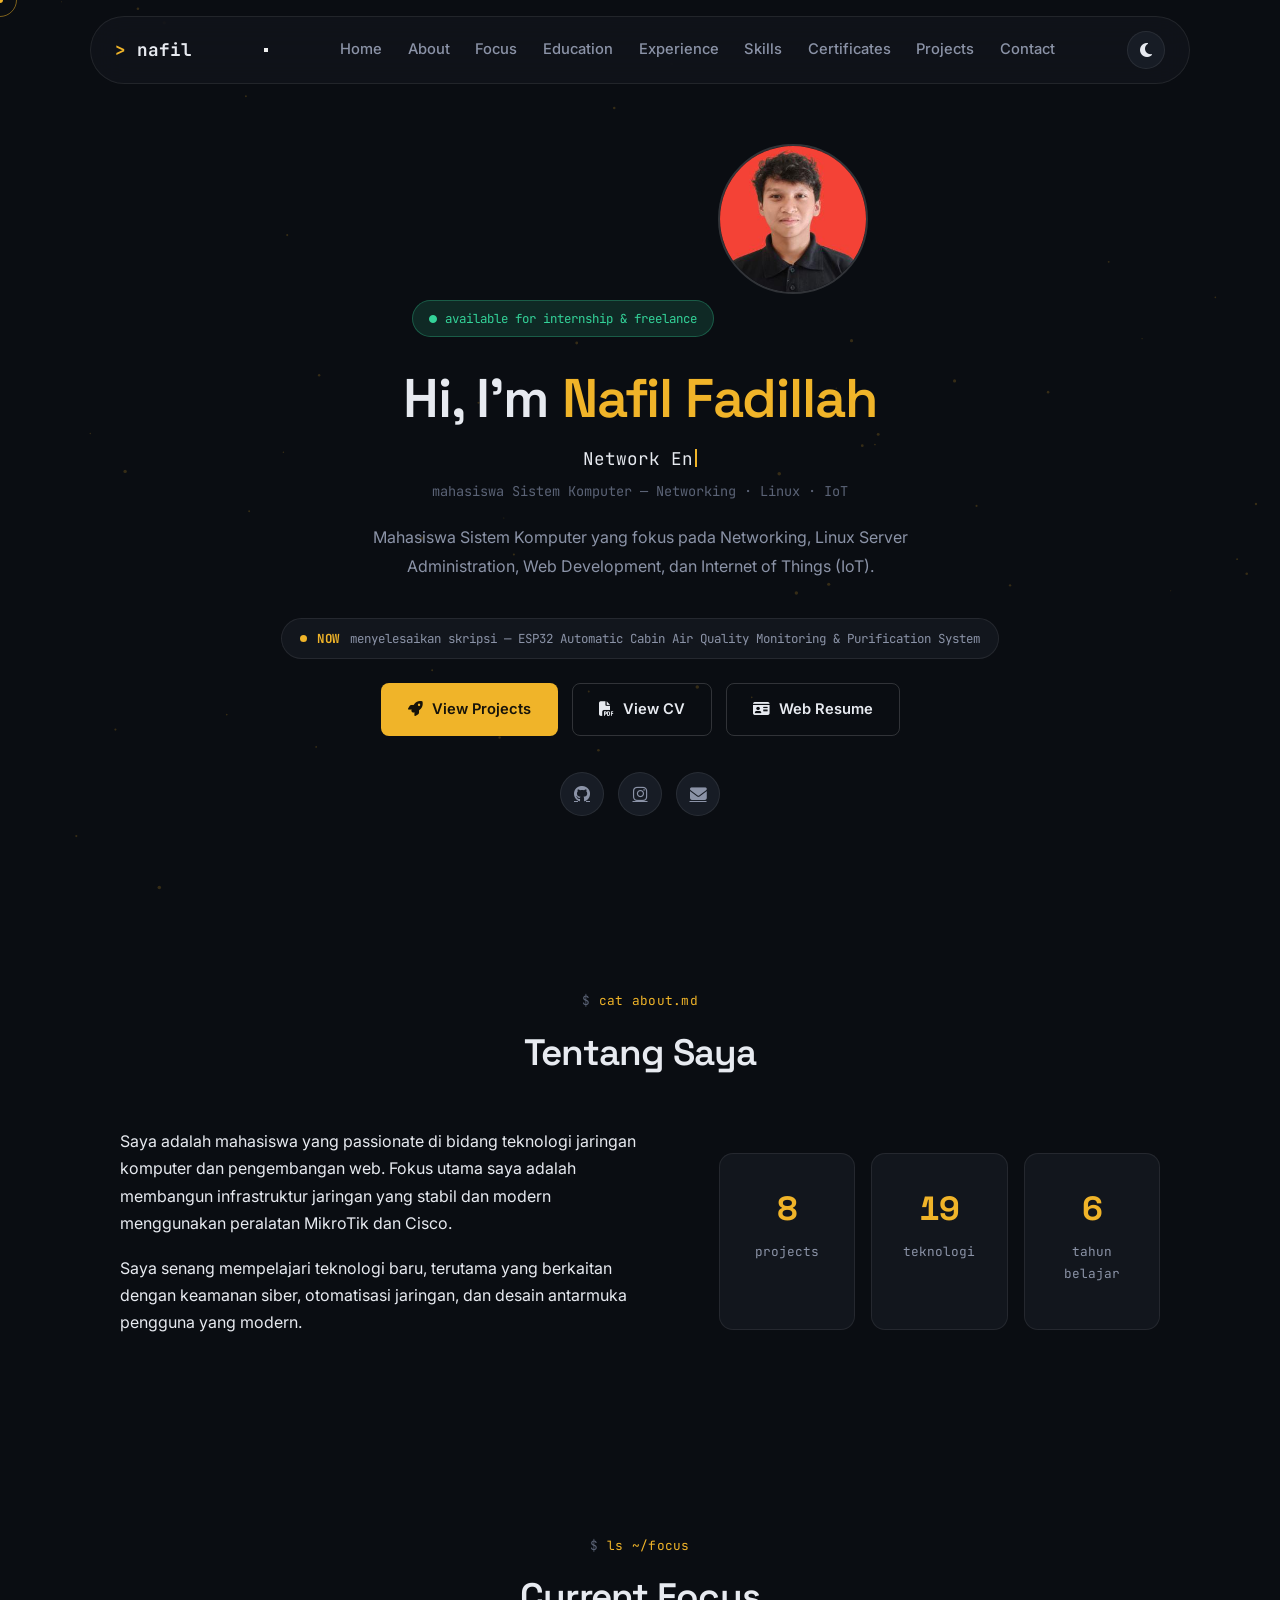
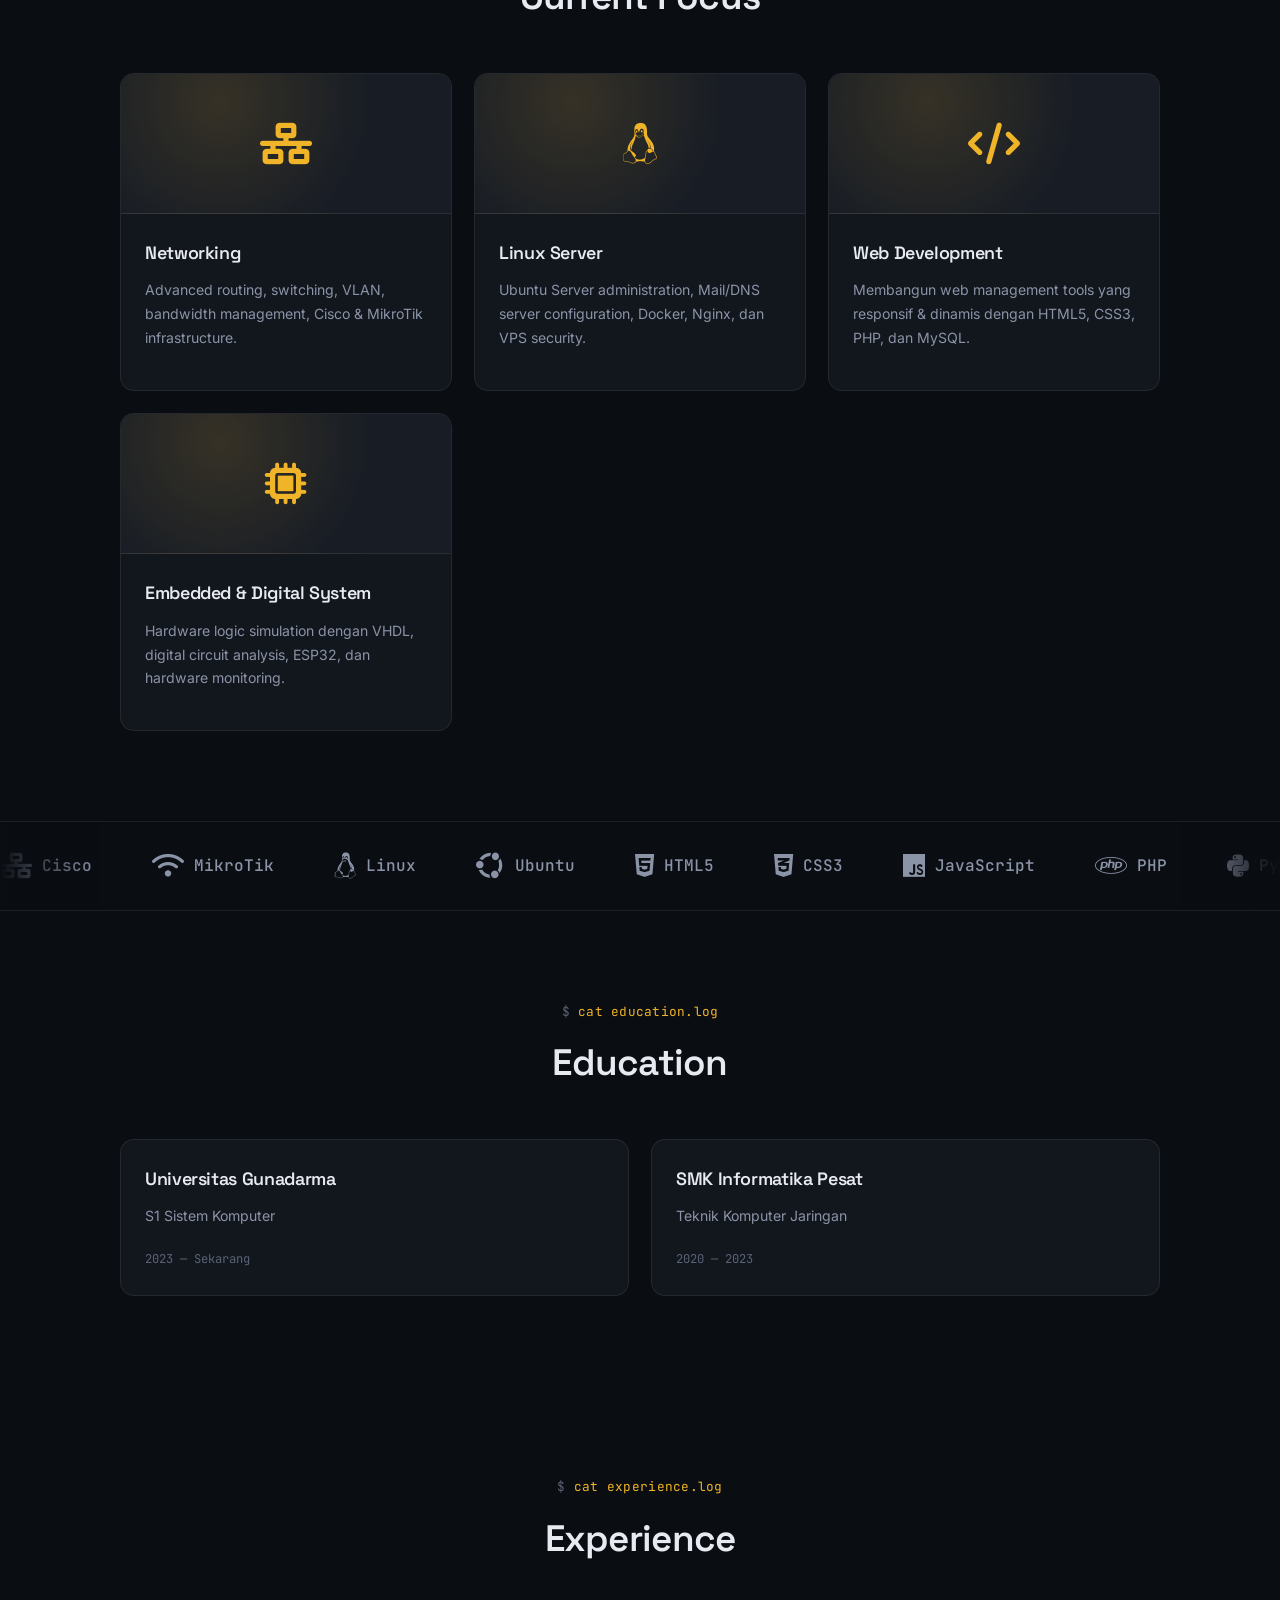
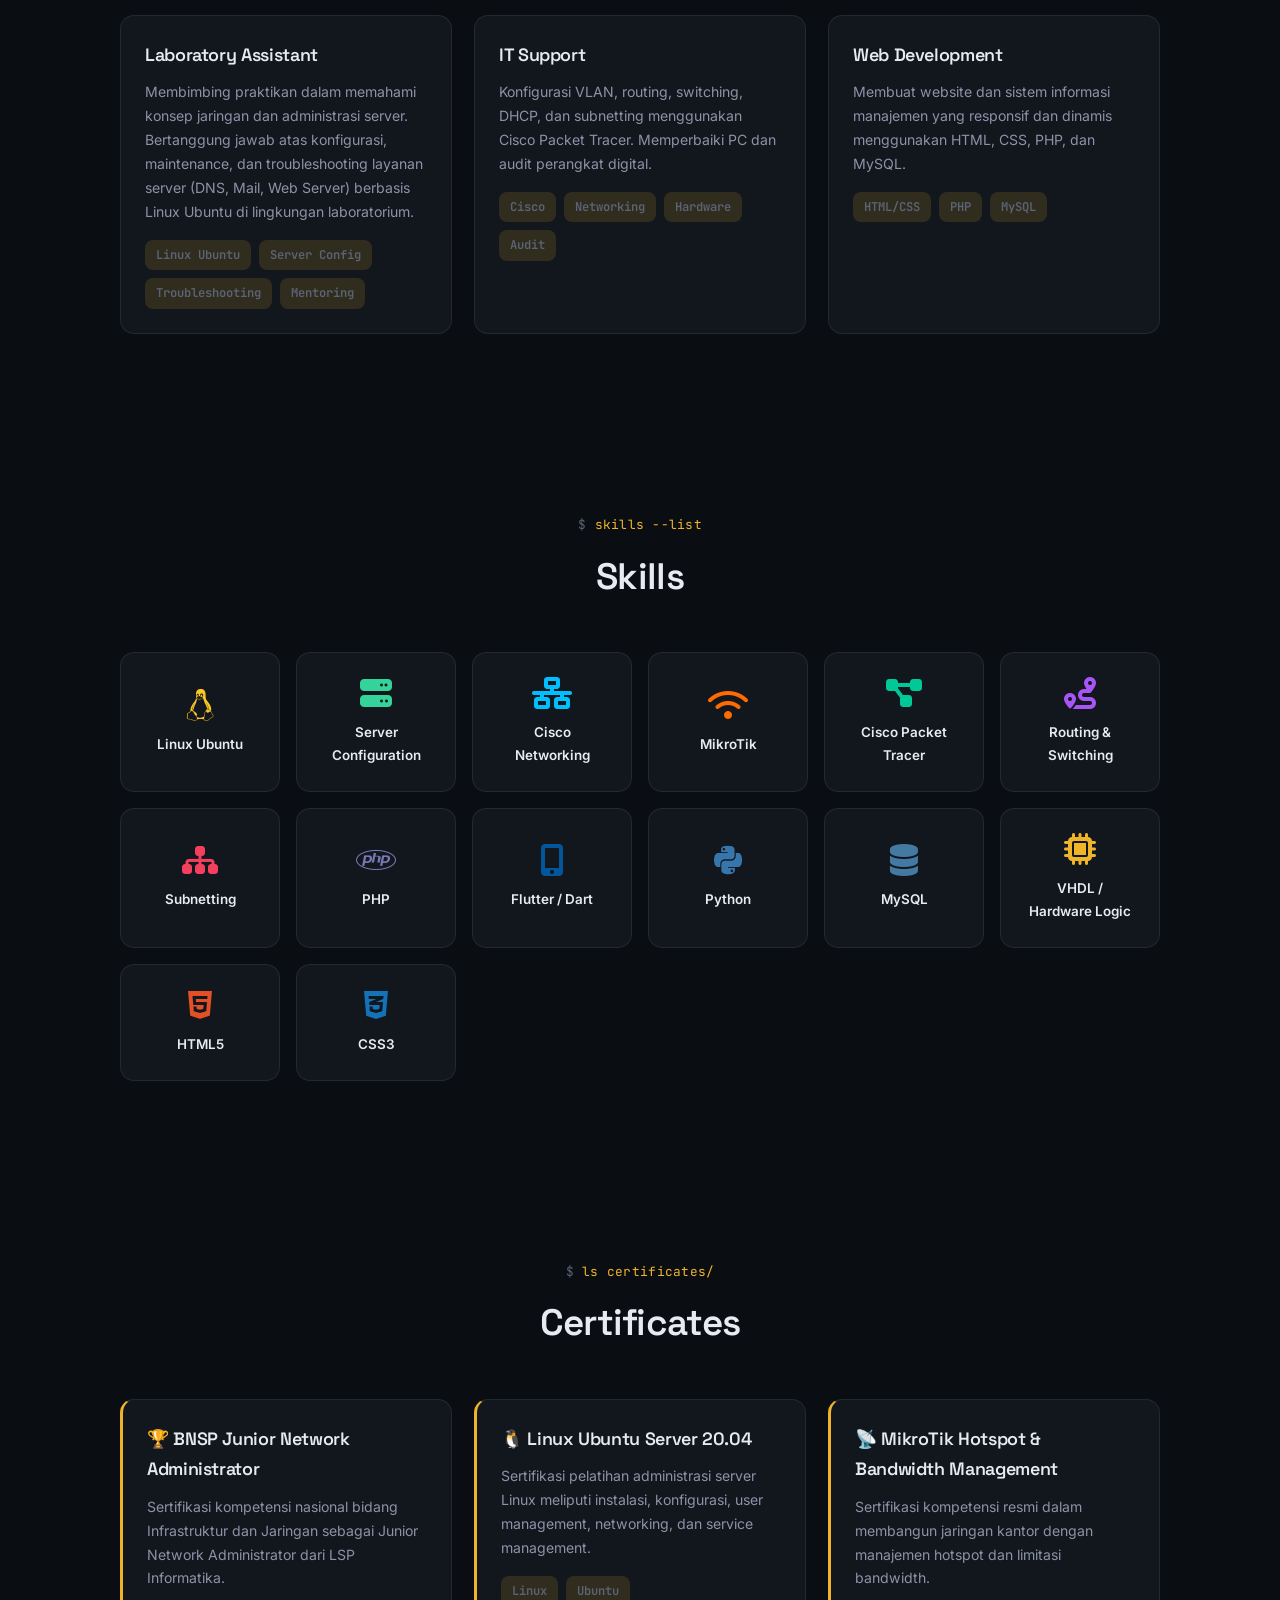
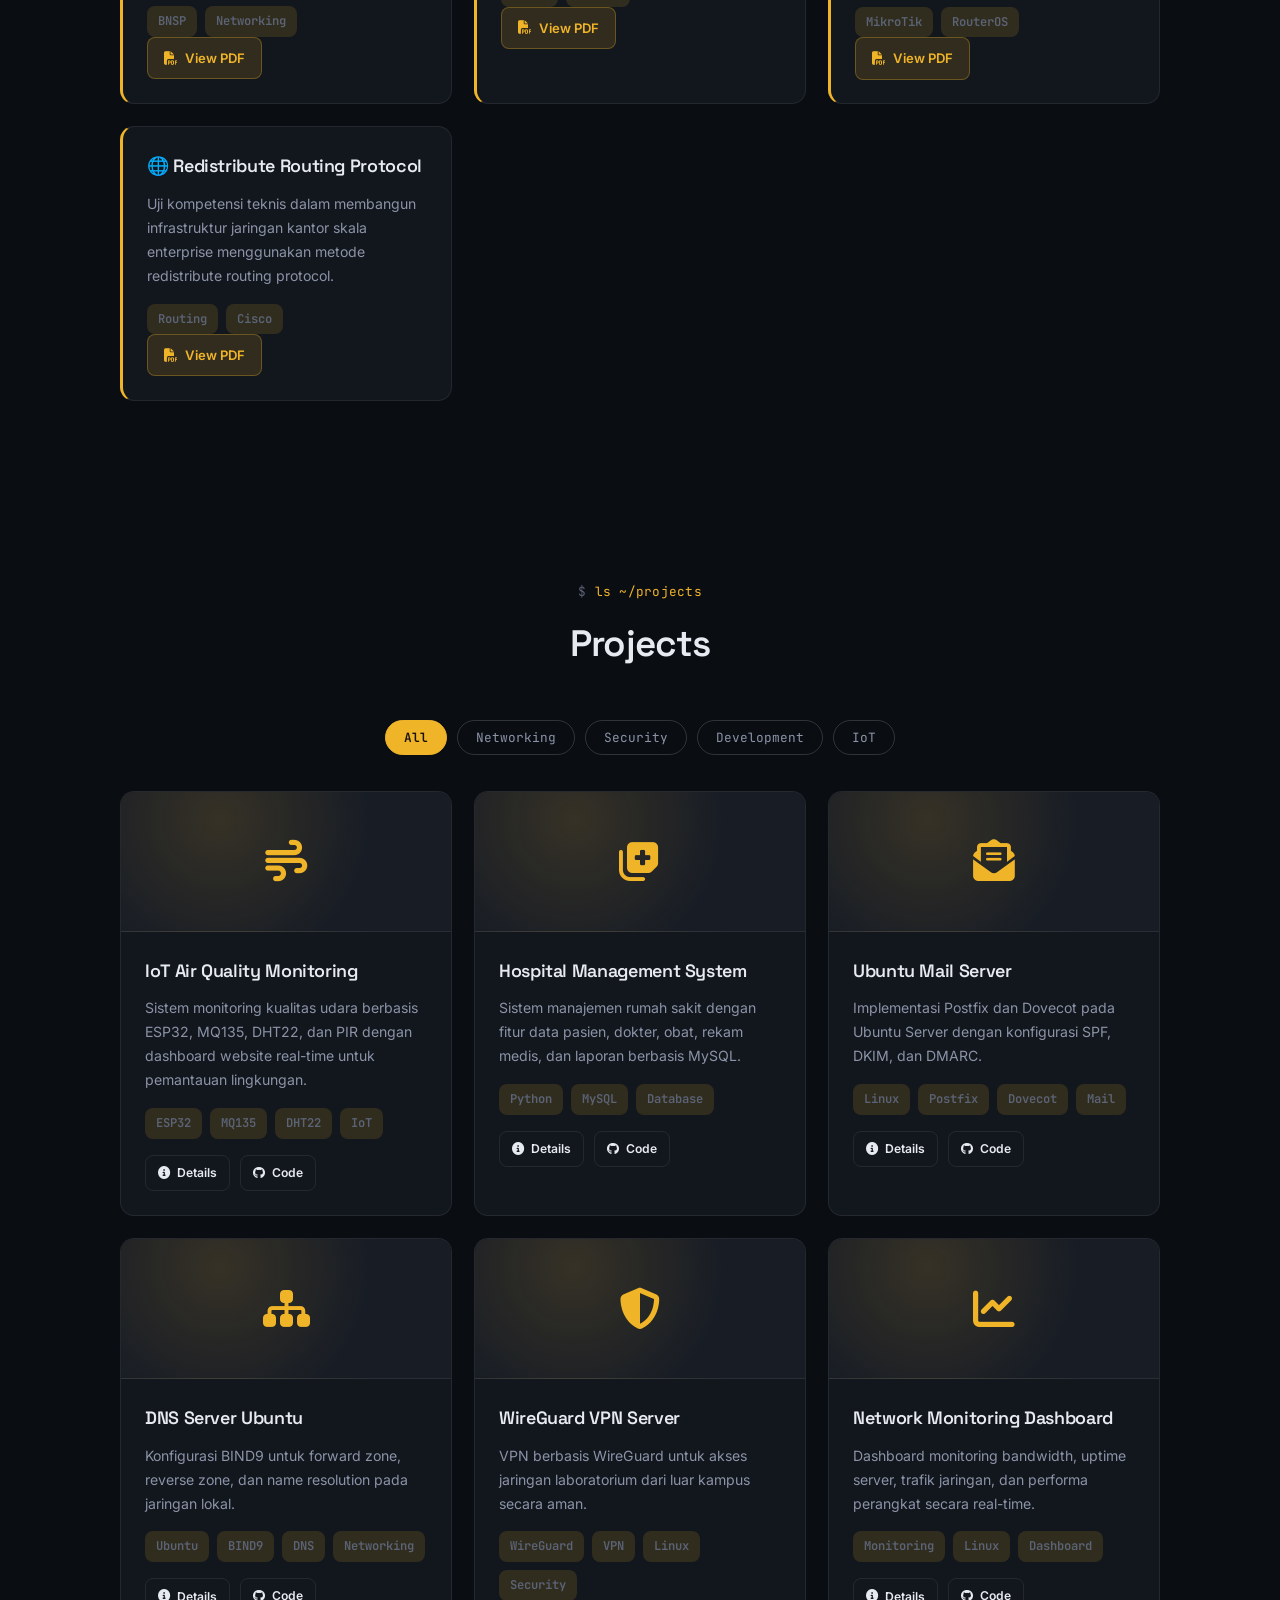
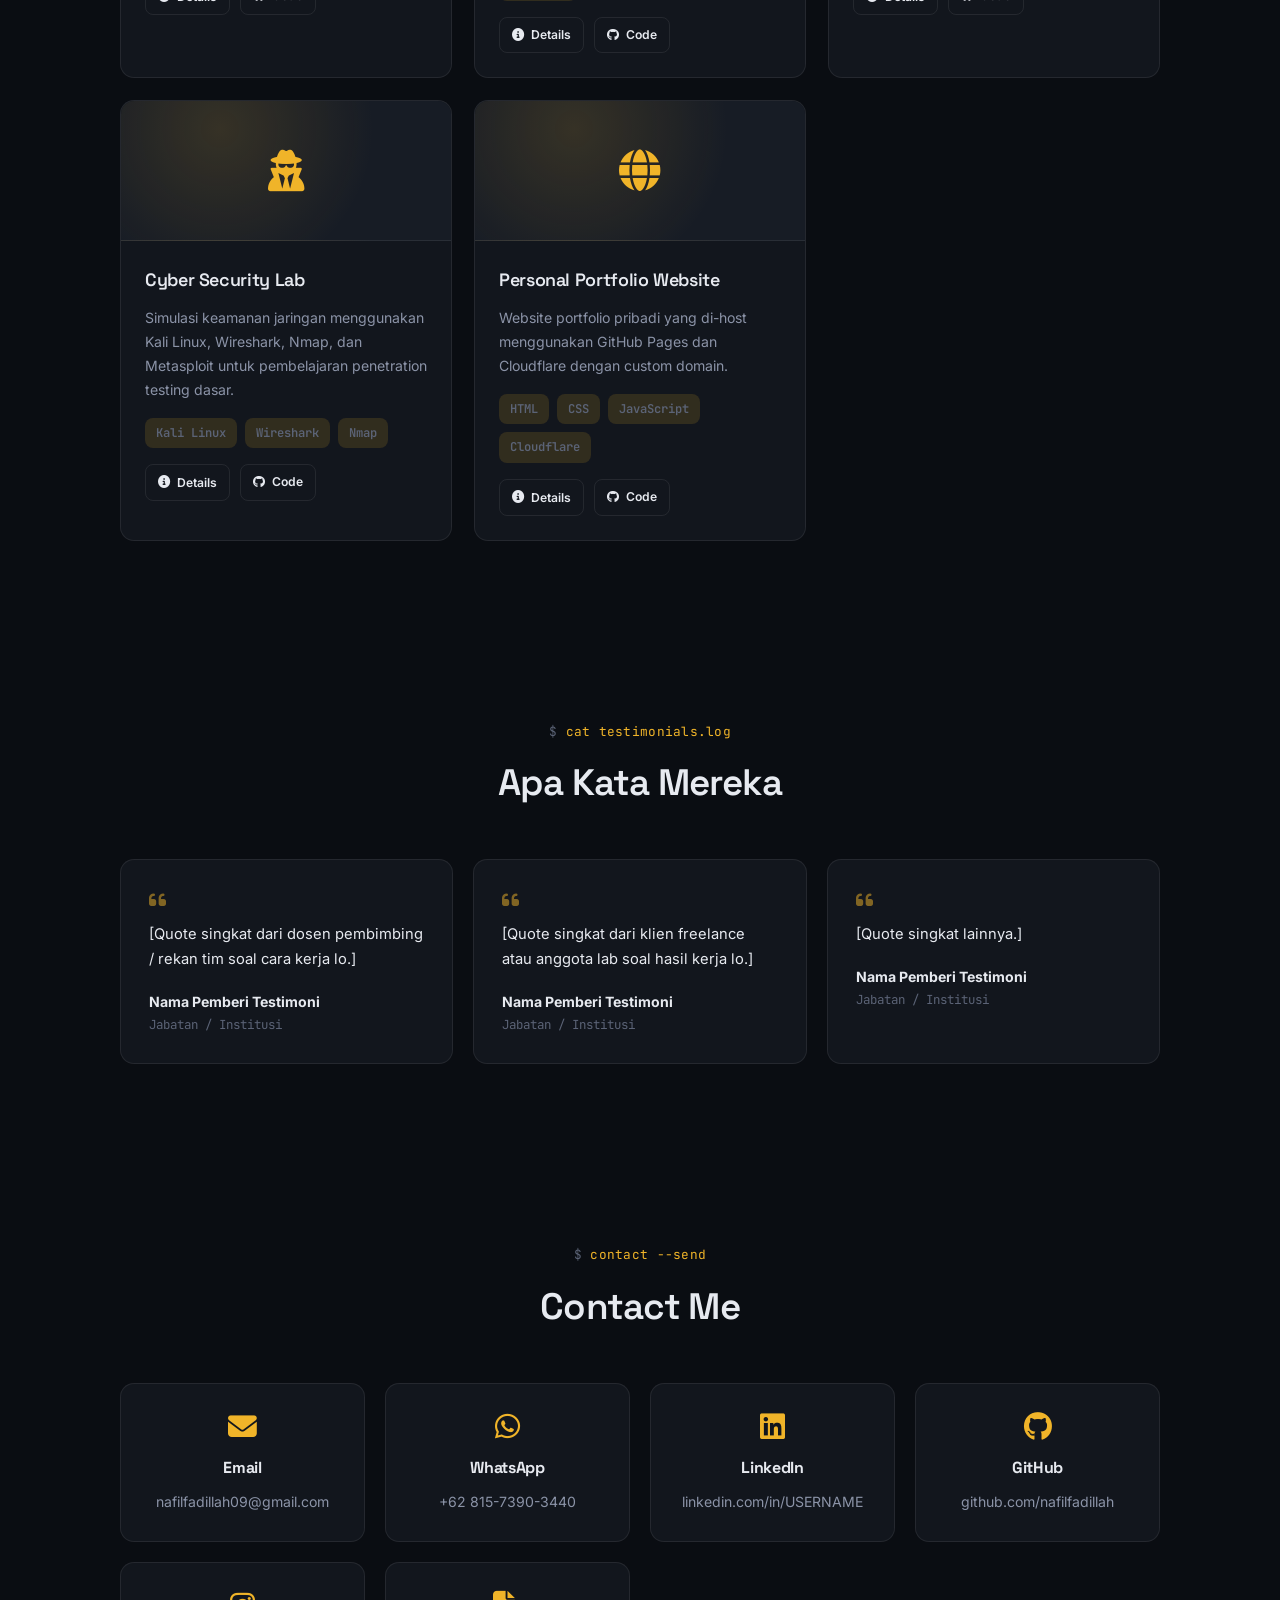
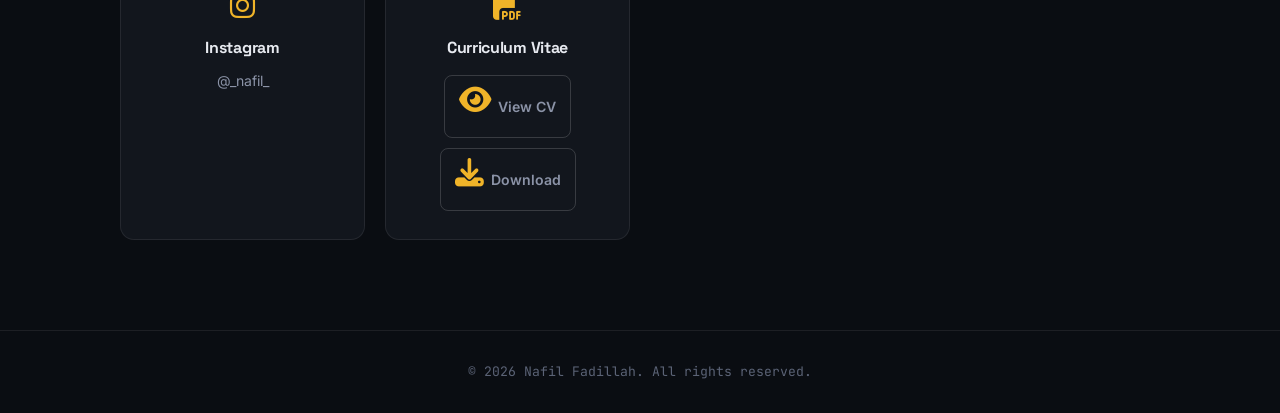
==== commit bd3bf171: "Update index.html" ====
--- a/index.html
+++ b/index.html
@@ -7,7 +7,6 @@
     <title>Nafil Fadillah | Network Engineer & Web Developer</title>
     <meta name="description" content="Portofolio Nafil Fadillah — Network Engineer, Linux Enthusiast, dan Web Developer yang fokus pada infrastruktur jaringan, server Linux, dan sistem IoT.">
 
-    <!-- Open Graph / social preview — ganti og:url dan og:image sesuai domain lo -->
     <meta property="og:type" content="website">
     <meta property="og:title" content="Nafil Fadillah | Network Engineer & Web Developer">
     <meta property="og:description" content="Portofolio Nafil Fadillah — Network Engineer, Linux Enthusiast, dan Web Developer yang fokus pada infrastruktur jaringan, server Linux, dan sistem IoT.">
@@ -43,9 +42,12 @@
     <canvas id="particles"></canvas>
 
     <!-- Navbar -->
-    <nav class="navbar">
+    <nav class="navbar" id="navbar">
         <div class="logo">nafil</div>
-        <div class="nav-links">
+        <button id="navToggle" class="nav-toggle" aria-label="Buka menu" aria-expanded="false" aria-controls="navLinks">
+            <span></span><span></span><span></span>
+        </button>
+        <div class="nav-links" id="navLinks">
             <a href="#">Home</a>
             <a href="#about">About</a>
             <a href="#focus">Focus</a>
@@ -81,7 +83,6 @@
                 dan Internet of Things (IoT).
             </p>
 
-            <!-- "Now" widget — update field data-updated dan teksnya kapan pun status lo berubah -->
             <div class="now-widget">
                 <span class="now-dot"></span>
                 <span class="now-label">now</span>
@@ -96,7 +97,6 @@
 
             <div class="hero-social">
                 <a href="https://github.com/nafilfadillah" target="_blank" aria-label="GitHub"><i class="fab fa-github"></i></a>
-                <a href="https://wa.me/6281573903440" target="_blank" aria-label="WhatsApp"><i class="fab fa-whatsapp"></i></a>
                 <a href="https://instagram.com/_nafil_" target="_blank" aria-label="Instagram"><i class="fab fa-instagram"></i></a>
                 <a href="mailto:nafilfadillah09@gmail.com" aria-label="Email"><i class="fas fa-envelope"></i></a>
             </div>
@@ -145,24 +145,28 @@
         <h2 class="section-title" data-aos="fade-up">Current Focus</h2>
         <div class="projects-grid">
             <div class="project-card" data-aos="zoom-in">
+                <div class="project-visual"><i class="fas fa-network-wired"></i></div>
                 <div class="project-info">
                     <h3>Networking</h3>
                     <p>Advanced routing, switching, VLAN, bandwidth management, Cisco &amp; MikroTik infrastructure.</p>
                 </div>
             </div>
             <div class="project-card" data-aos="zoom-in" data-aos-delay="100">
+                <div class="project-visual"><i class="fab fa-linux"></i></div>
                 <div class="project-info">
                     <h3>Linux Server</h3>
                     <p>Ubuntu Server administration, Mail/DNS server configuration, Docker, Nginx, dan VPS security.</p>
                 </div>
             </div>
             <div class="project-card" data-aos="zoom-in" data-aos-delay="200">
+                <div class="project-visual"><i class="fas fa-code"></i></div>
                 <div class="project-info">
                     <h3>Web Development</h3>
                     <p>Membangun web management tools yang responsif &amp; dinamis dengan HTML5, CSS3, PHP, dan MySQL.</p>
                 </div>
             </div>
             <div class="project-card" data-aos="zoom-in" data-aos-delay="300">
+                <div class="project-visual"><i class="fas fa-microchip"></i></div>
                 <div class="project-info">
                     <h3>Embedded &amp; Digital System</h3>
                     <p>Hardware logic simulation dengan VHDL, digital circuit analysis, ESP32, dan hardware monitoring.</p>
@@ -194,7 +198,6 @@
             <div class="logo-item"><i class="fas fa-microchip"></i><span>ESP32</span></div>
             <div class="logo-item"><i class="fas fa-server"></i><span>REST API</span></div>
 
-            <!-- duplicate set for seamless loop -->
             <div class="logo-item" aria-hidden="true"><i class="fas fa-network-wired"></i><span>Cisco</span></div>
             <div class="logo-item" aria-hidden="true"><i class="fas fa-wifi"></i><span>MikroTik</span></div>
             <div class="logo-item" aria-hidden="true"><i class="fab fa-linux"></i><span>Linux</span></div>
@@ -367,10 +370,6 @@
             <button class="filter-btn" data-filter="iot">IoT</button>
         </div>
 
-        <!--
-            Ganti href pada .card-repo dengan link repo asli lo.
-            Klik "Details" buka modal dari data project di script.js (array PROJECTS) — edit di sana.
-        -->
         <div class="projects-grid" id="projectsGrid">
 
             <div class="project-card" data-aos="zoom-in" data-category="iot" data-project="air-quality">
@@ -511,7 +510,6 @@
     </div>
 
     <!-- Testimonials -->
-    <!-- TODO: ganti isi quote & nama di bawah dengan testimoni asli dari dosen pembimbing/klien/tim lab -->
     <section id="testimonials">
         <span class="eyebrow">cat testimonials.log</span>
         <h2 class="section-title" data-aos="fade-up">Apa Kata Mereka</h2>
@@ -561,7 +559,6 @@
                 <p><a href="https://wa.me/6281573903440" target="_blank">+62 815-7390-3440</a></p>
             </div>
 
-            <!-- TODO: ganti USERNAME dengan username LinkedIn & GitHub asli lo -->
             <div class="contact-card" data-aos="zoom-in" data-aos-delay="100">
                 <i class="fab fa-linkedin"></i>
                 <h3>LinkedIn</h3>
@@ -595,17 +592,6 @@
         <p>© 2026 Nafil Fadillah. All rights reserved.</p>
     </footer>
 
-    <!--
-        Analytics — ganti visitor-badge (nggak akurat & bukan real analytics) dengan
-        privacy-friendly analytics kayak Umami (https://umami.is) atau Plausible (https://plausible.io).
-        Keduanya nggak pake cookie & GDPR-friendly. Contoh setelah lo self-host / daftar Umami cloud:
-
-        <script defer src="https://YOUR-UMAMI-INSTANCE/script.js" data-website-id="YOUR-WEBSITE-ID"></script>
-
-        Taruh script itu tepat sebelum </body>, lalu lo bisa liat jumlah visitor asli + halaman
-        yang paling banyak dibuka lewat dashboard Umami/Plausible-nya.
-    -->
-
     <script src="https://unpkg.com/aos@2.3.1/dist/aos.js"></script>
     <script src="script.js"></script>
 </body>
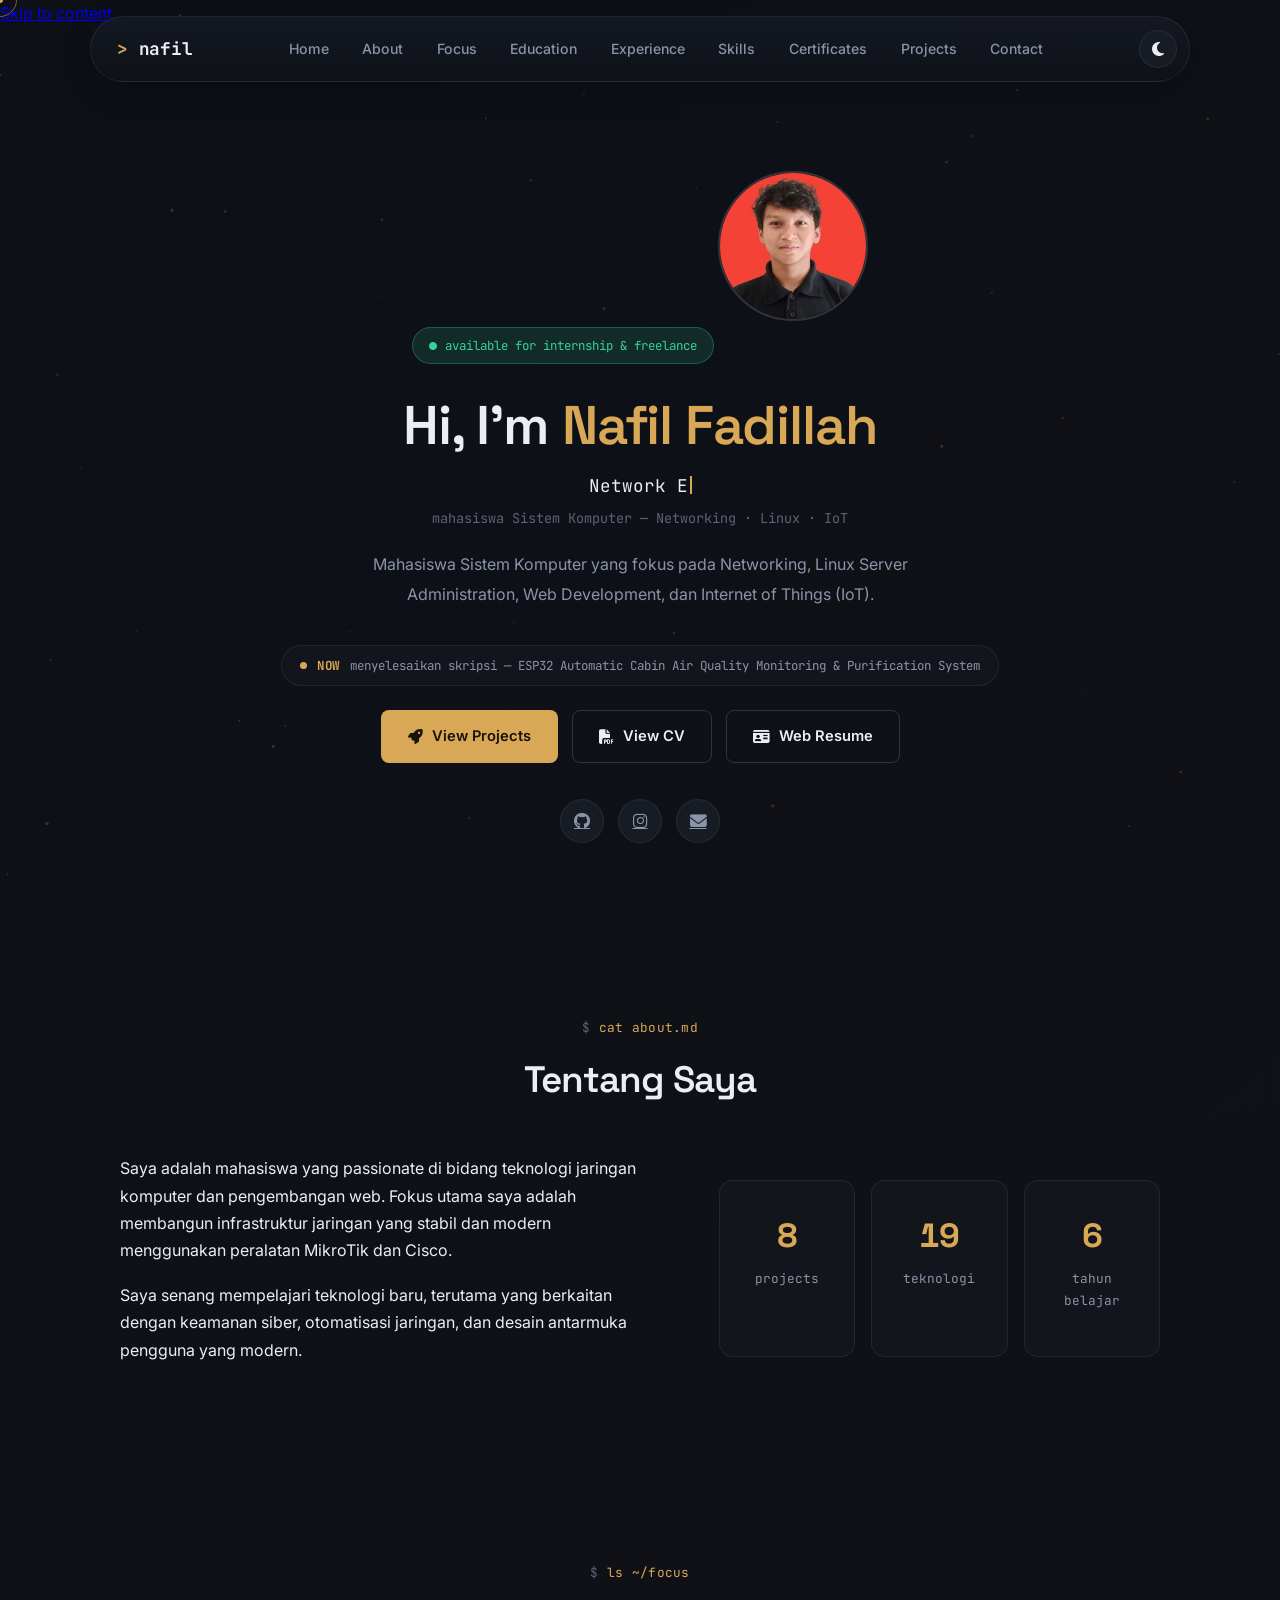
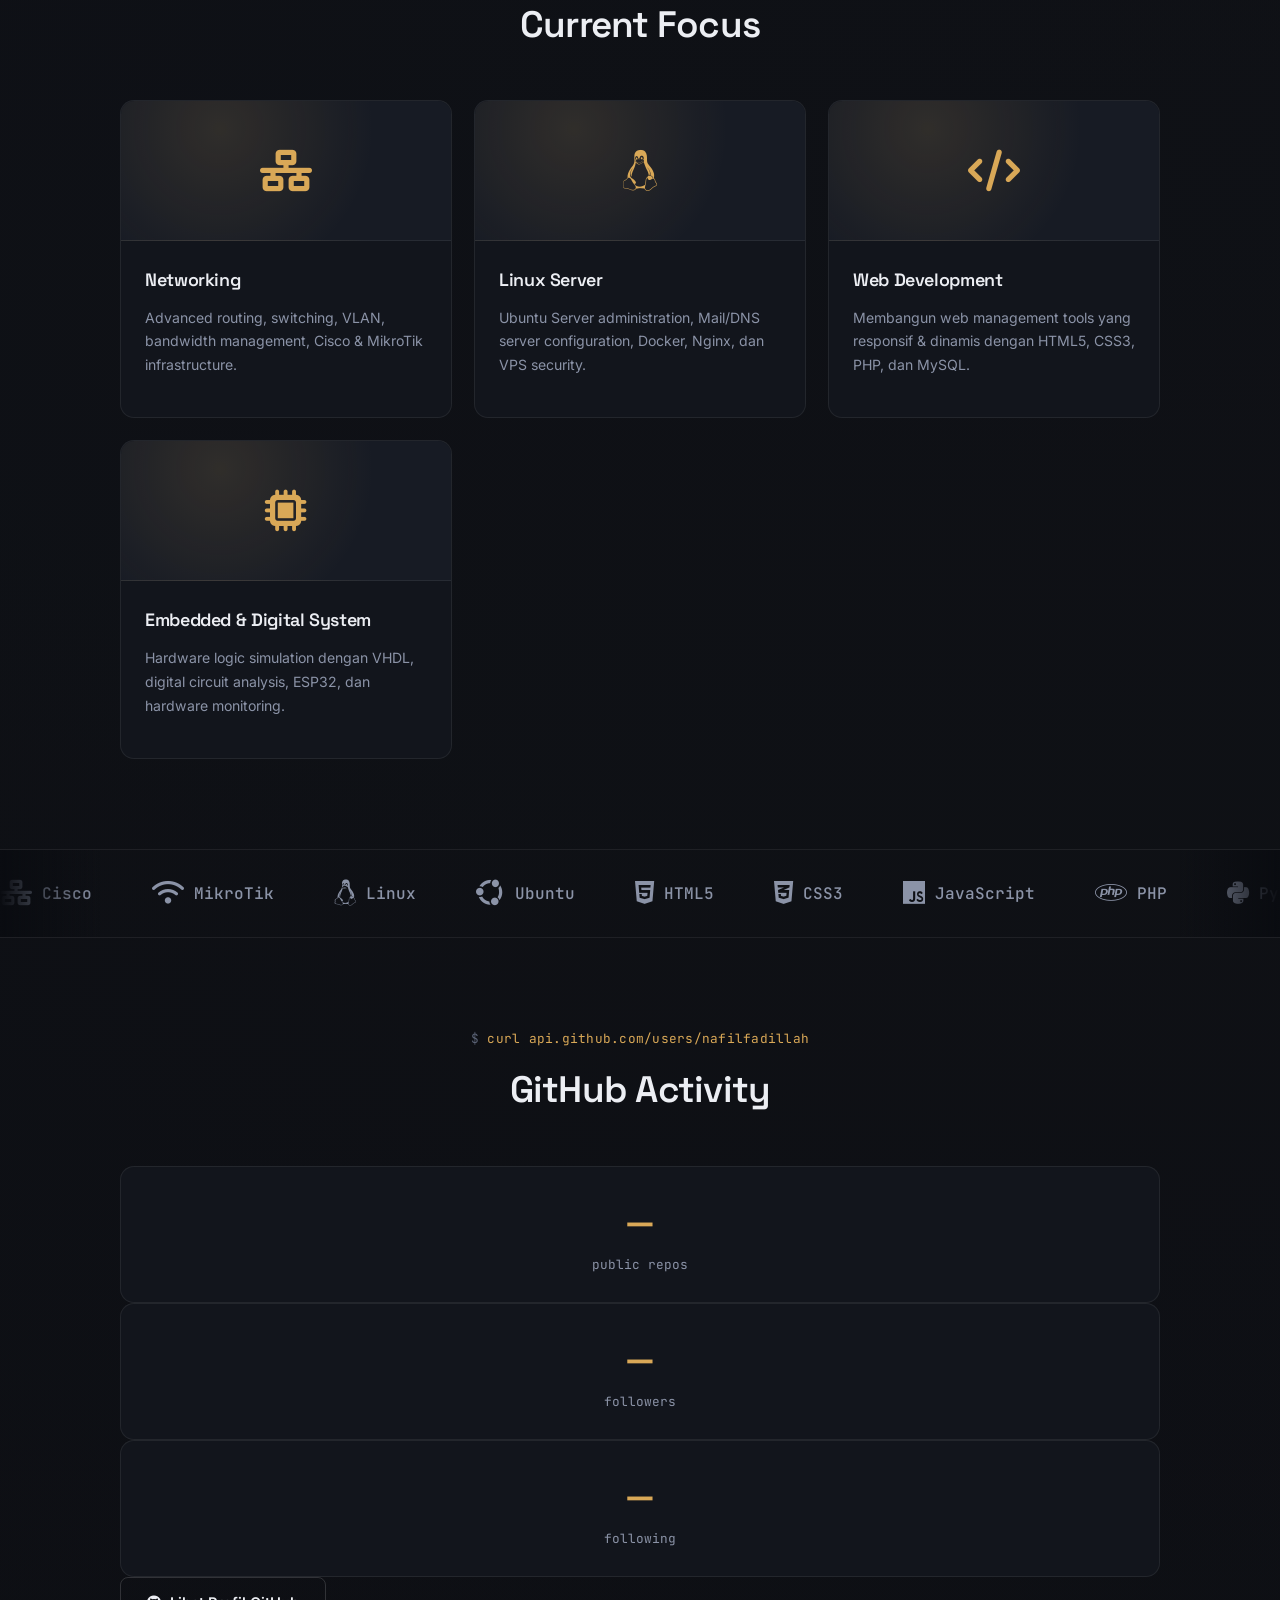
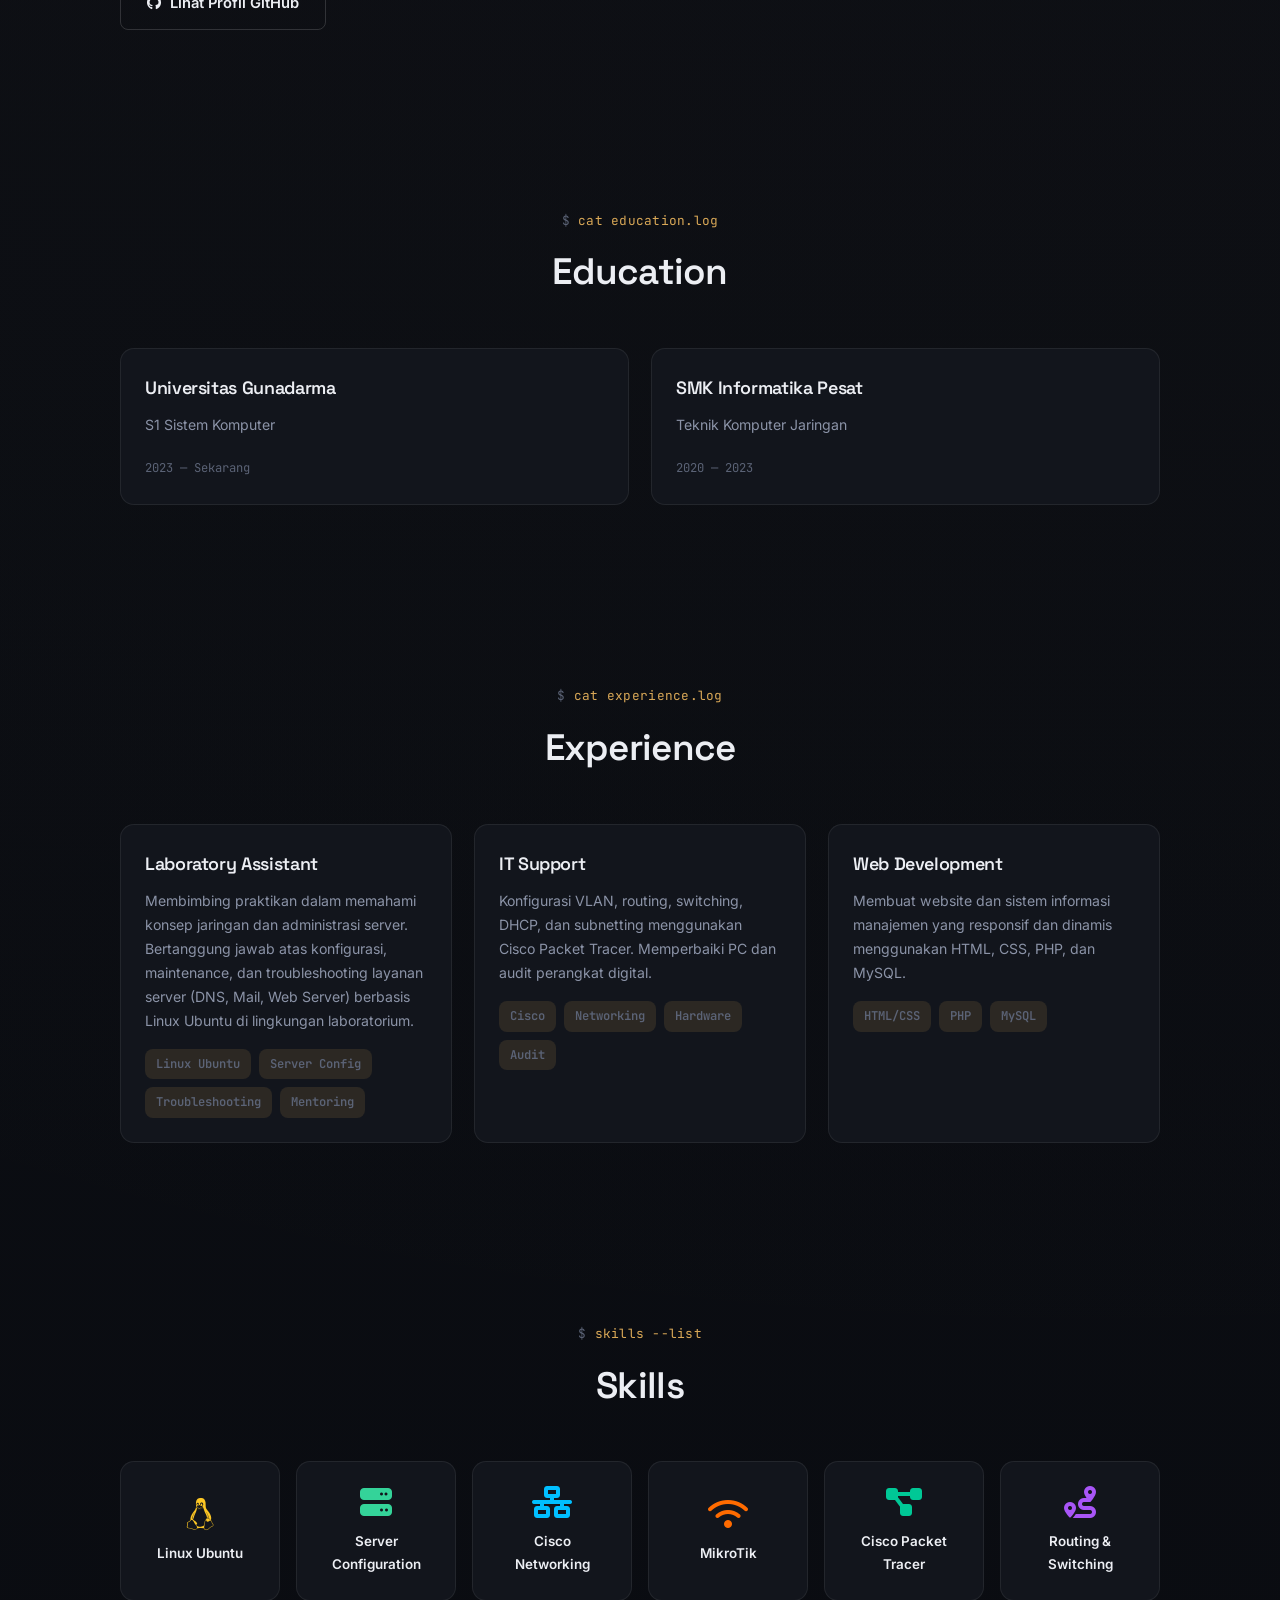
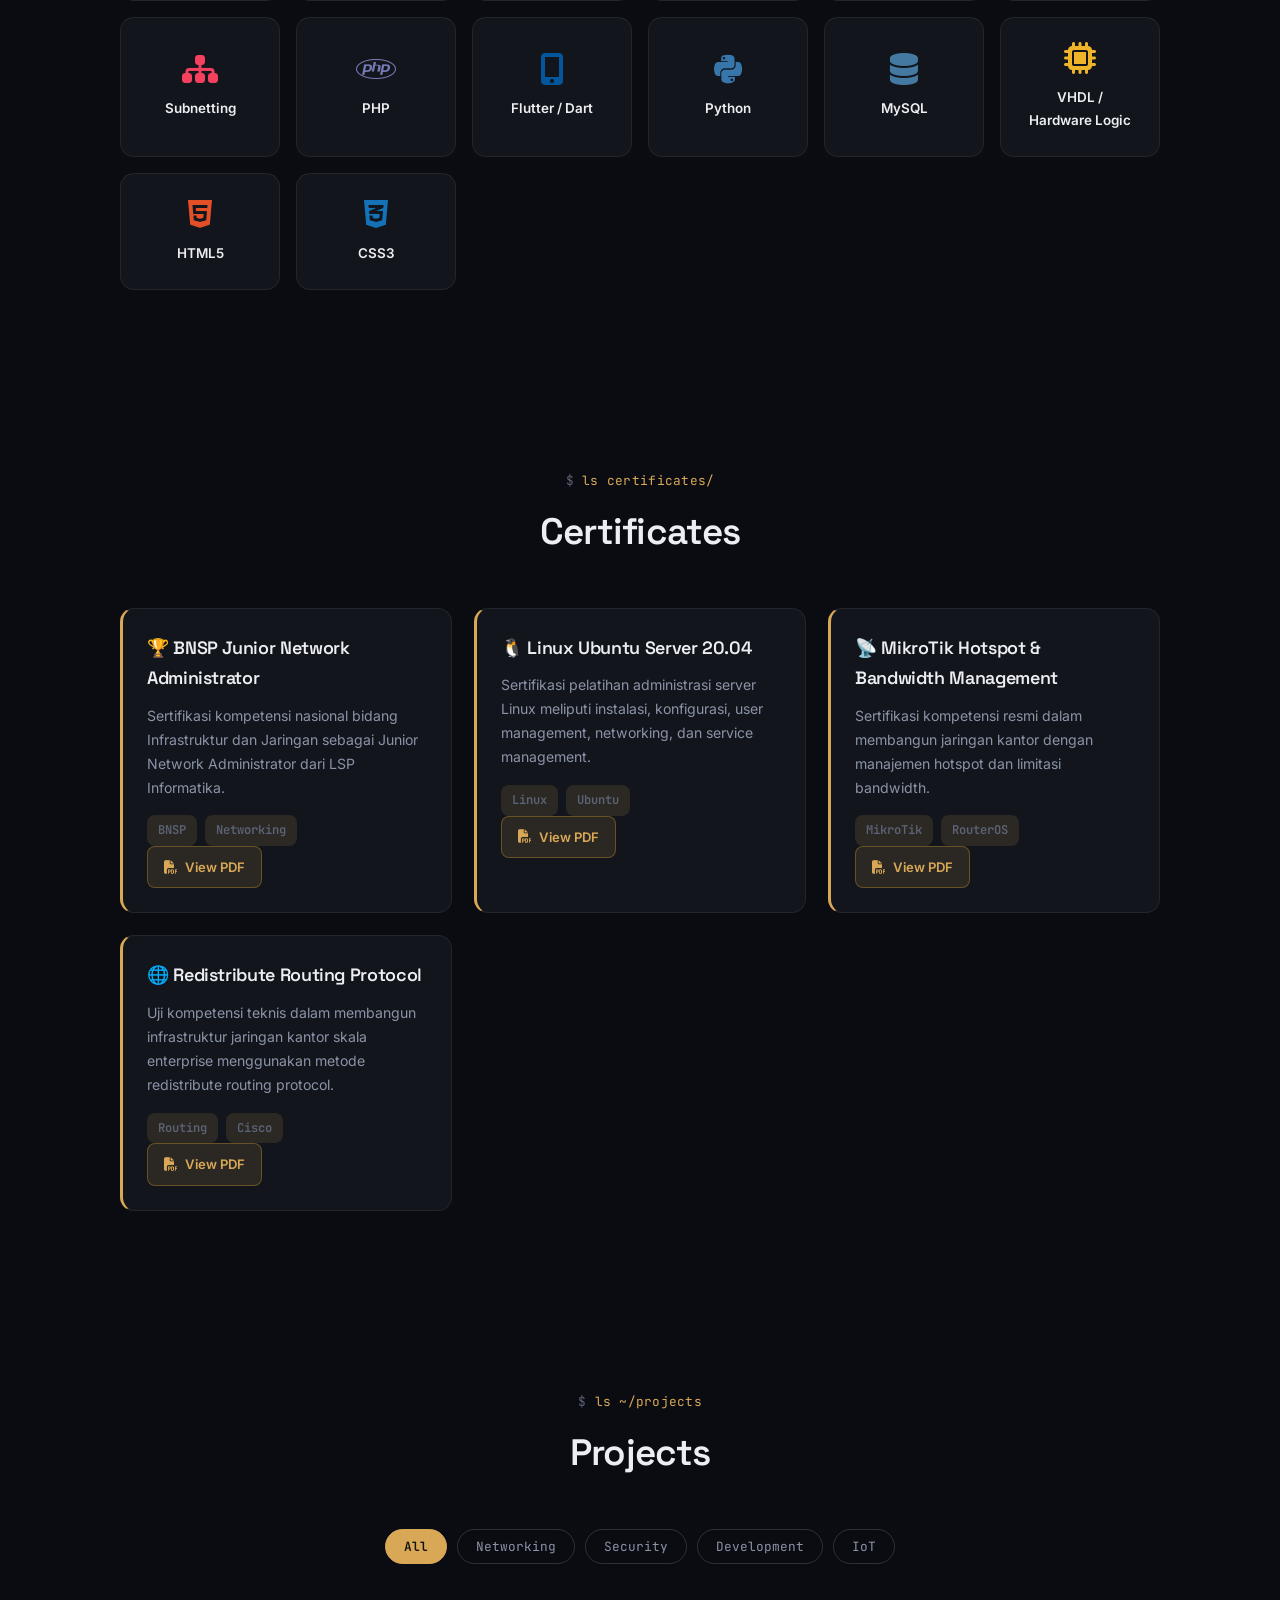
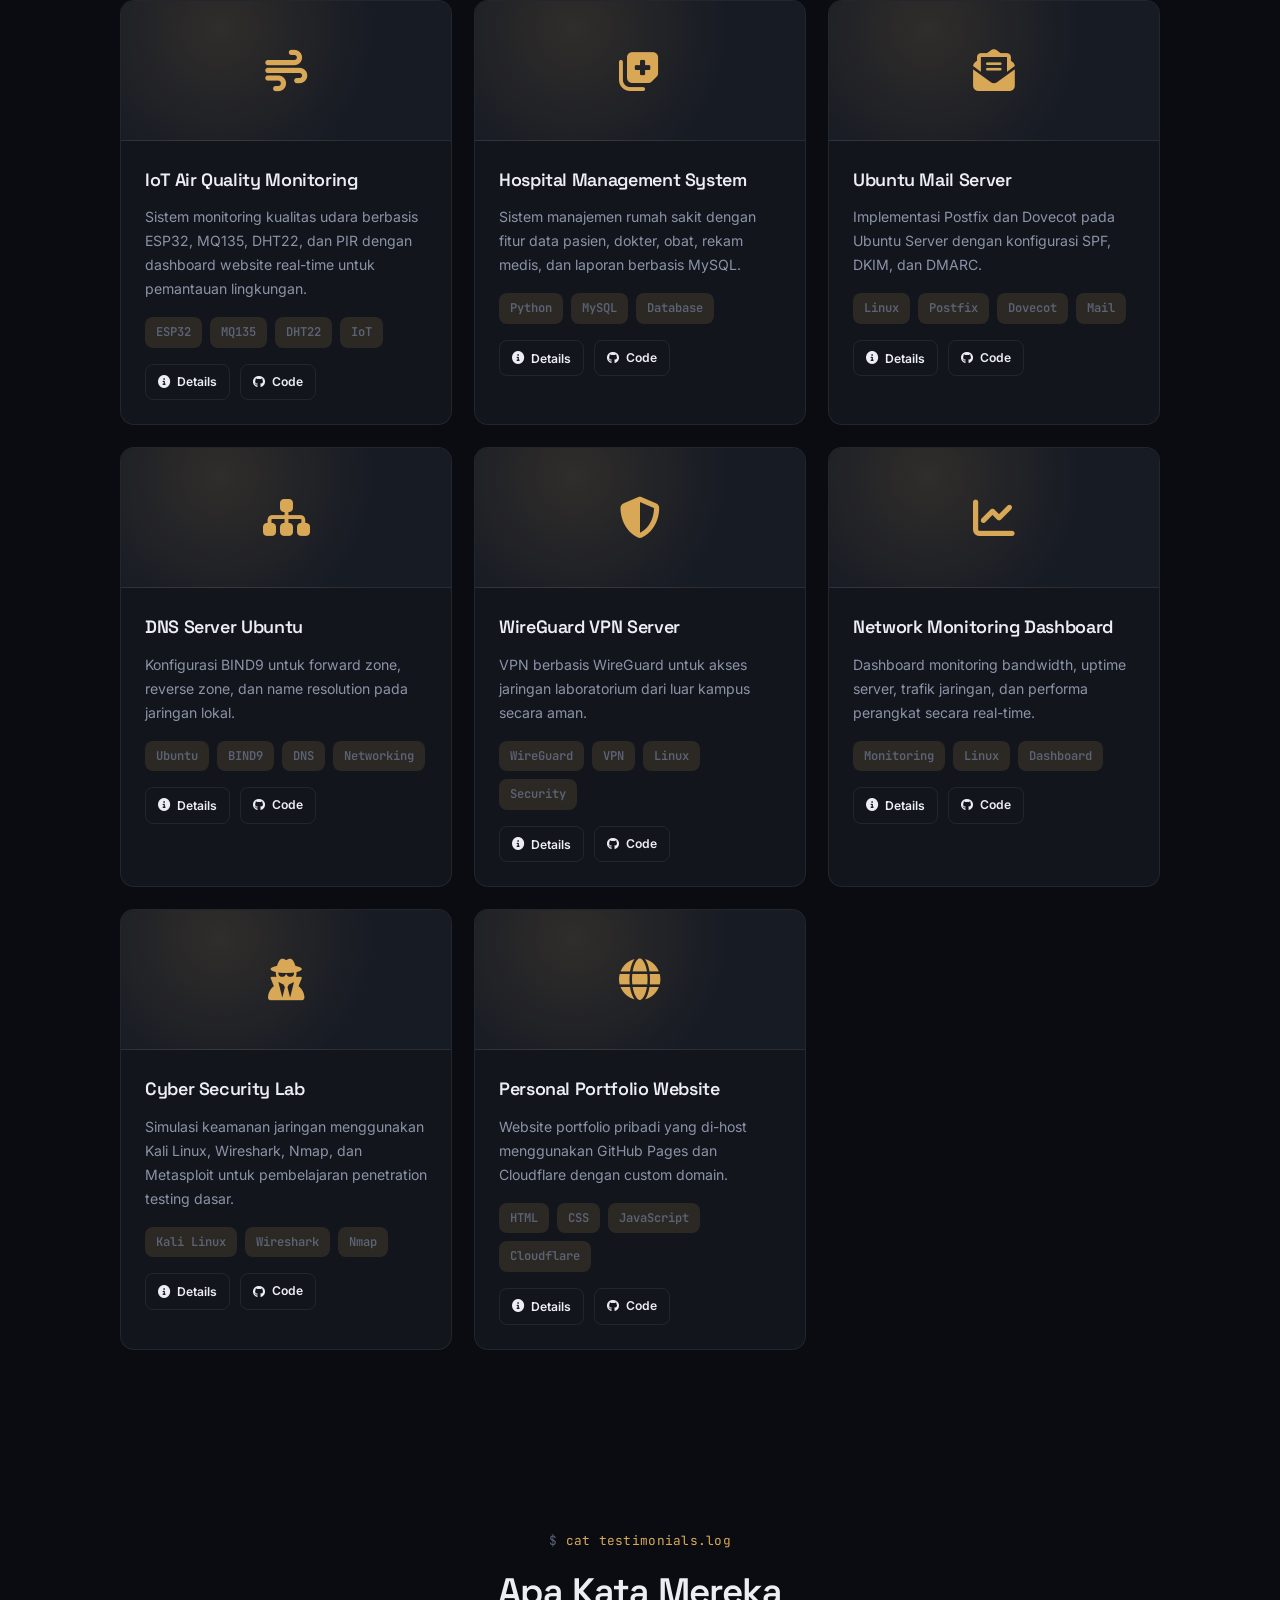
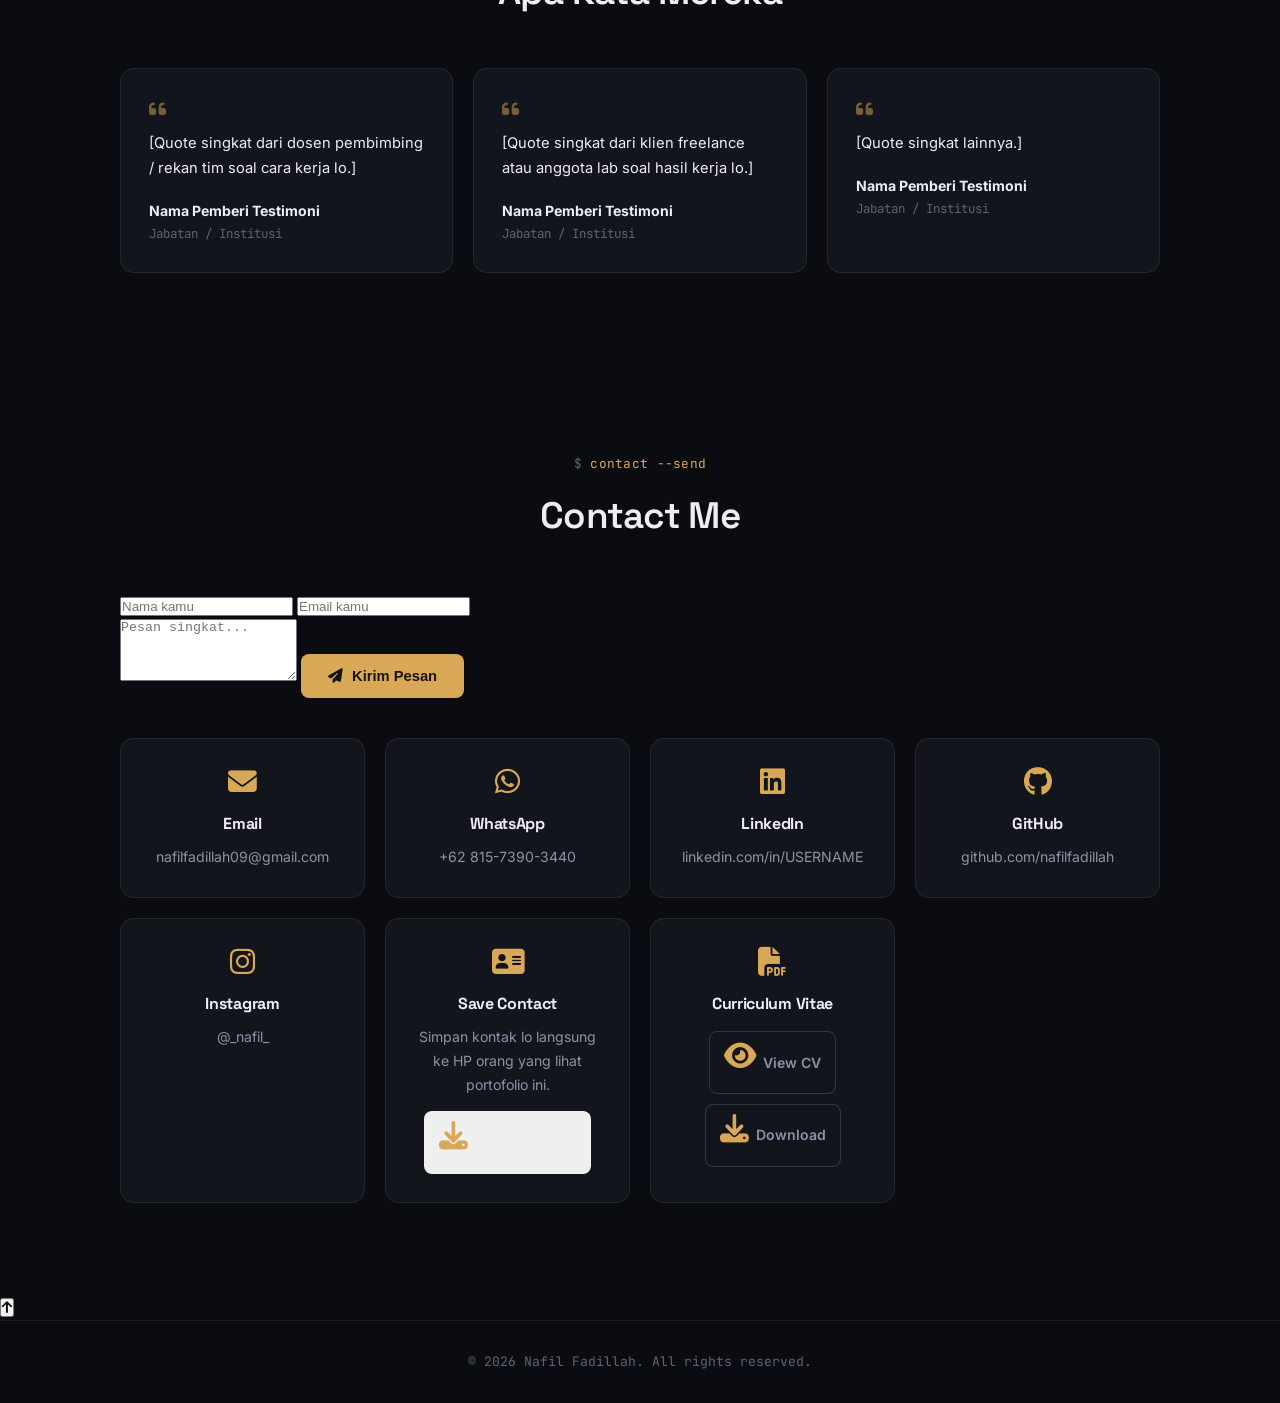
==== commit 07db1d59: "Update index.html" ====
--- a/index.html
+++ b/index.html
@@ -18,6 +18,33 @@
     <meta name="twitter:image" content="https://nafil.my.id/og-cover.jpg">
     <link rel="canonical" href="https://nafil.my.id">
 
+    <!-- Favicon & PWA basics -->
+    <link rel="icon" type="image/svg+xml" href="favicon.svg">
+    <link rel="apple-touch-icon" href="favicon.svg">
+    <link rel="manifest" href="manifest.json">
+    <meta name="theme-color" content="#0A0C11">
+
+    <!-- Structured data — bantu Google nampilin rich result (Person) -->
+    <script type="application/ld+json">
+    {
+        "@context": "https://schema.org",
+        "@type": "Person",
+        "name": "Nafil Fadillah",
+        "url": "https://nafil.my.id",
+        "jobTitle": "Network Engineer & Web Developer",
+        "email": "mailto:nafilfadillah09@gmail.com",
+        "alumniOf": [
+            { "@type": "CollegeOrUniversity", "name": "Universitas Gunadarma" },
+            { "@type": "EducationalOrganization", "name": "SMK Informatika Pesat" }
+        ],
+        "knowsAbout": ["Networking", "Cisco", "MikroTik", "Linux Server Administration", "Web Development", "IoT", "Embedded Systems"],
+        "sameAs": [
+            "https://github.com/nafilfadillah",
+            "https://instagram.com/_nafil_"
+        ]
+    }
+    </script>
+
     <link rel="stylesheet" href="style.css">
 
     <link rel="preconnect" href="https://fonts.googleapis.com">
@@ -28,6 +55,9 @@
     <link rel="stylesheet" href="https://unpkg.com/aos@2.3.1/dist/aos.css">
 </head>
 <body>
+
+    <a href="#main-content" class="skip-link">Skip to content</a>
+    <div class="scroll-progress" id="scrollProgress"></div>
 
     <div class="cursor-dot"></div>
     <div class="cursor-outline"></div>
@@ -62,7 +92,7 @@
     </nav>
 
     <!-- HERO -->
-    <section class="hero">
+    <section class="hero" id="main-content">
         <div class="hero-content" data-aos="fade-up">
 
             <div class="hero-badge">
@@ -220,6 +250,29 @@
         </div>
     </div>
 
+    <!-- GitHub Live Activity -->
+    <section id="github-activity">
+        <span class="eyebrow">curl api.github.com/users/nafilfadillah</span>
+        <h2 class="section-title" data-aos="fade-up">GitHub Activity</h2>
+        <div class="gh-stats-grid" id="ghStats">
+            <div class="stat-card">
+                <h3 id="ghRepos">—</h3>
+                <p>public repos</p>
+            </div>
+            <div class="stat-card">
+                <h3 id="ghFollowers">—</h3>
+                <p>followers</p>
+            </div>
+            <div class="stat-card">
+                <h3 id="ghFollowing">—</h3>
+                <p>following</p>
+            </div>
+        </div>
+        <div class="gh-cta">
+            <a href="https://github.com/nafilfadillah" target="_blank" class="btn btn-outline"><i class="fab fa-github"></i> Lihat Profil GitHub</a>
+        </div>
+    </section>
+
     <!-- Education -->
     <section id="education">
         <span class="eyebrow">cat education.log</span>
@@ -546,6 +599,16 @@
         <span class="eyebrow">contact --send</span>
         <h2 class="section-title" data-aos="fade-up">Contact Me</h2>
 
+        <!-- Quick message form — dibungkus jadi mailto: prefilled, jalan tanpa backend -->
+        <form class="contact-form" id="contactForm" data-aos="fade-up">
+            <div class="form-row">
+                <input type="text" name="name" placeholder="Nama kamu" required>
+                <input type="email" name="email" placeholder="Email kamu" required>
+            </div>
+            <textarea name="message" rows="4" placeholder="Pesan singkat..." required></textarea>
+            <button type="submit" class="btn btn-primary"><i class="fas fa-paper-plane"></i> Kirim Pesan</button>
+        </form>
+
         <div class="contact-container">
             <div class="contact-card" data-aos="zoom-in">
                 <i class="fas fa-envelope"></i>
@@ -578,6 +641,15 @@
             </div>
 
             <div class="contact-card" data-aos="zoom-in" data-aos-delay="250">
+                <i class="fas fa-address-card"></i>
+                <h3>Save Contact</h3>
+                <p>Simpan kontak lo langsung ke HP orang yang lihat portofolio ini.</p>
+                <div class="cv-buttons">
+                    <button class="cv-btn" id="saveContactBtn" type="button"><i class="fas fa-download"></i> Download vCard</button>
+                </div>
+            </div>
+
+            <div class="contact-card" data-aos="zoom-in" data-aos-delay="300">
                 <i class="fas fa-file-pdf"></i>
                 <h3>Curriculum Vitae</h3>
                 <div class="cv-buttons">
@@ -588,6 +660,8 @@
         </div>
     </section>
 
+    <button id="backToTop" class="back-to-top" aria-label="Kembali ke atas"><i class="fas fa-arrow-up"></i></button>
+
     <footer>
         <p>© 2026 Nafil Fadillah. All rights reserved.</p>
     </footer>
--- a/style.css
+++ b/style.css
@@ -2,18 +2,22 @@
    TOKENS
    ========================================================================== */
 :root{
-    --ink: #0A0D12;
-    --panel: #12161D;
-    --panel-2: #171C25;
-    --line: rgba(255,255,255,.08);
-    --line-strong: rgba(255,255,255,.16);
-
-    --signal: #F0B429;      /* amber — CTA / focal accent */
-    --signal-dim: rgba(240,180,41,.14);
+    --ink: #0A0C11;
+    --ink-2: #0D1017;
+    --panel: #12151C;
+    --panel-2: #171B24;
+    --line: rgba(255,255,255,.07);
+    --line-strong: rgba(255,255,255,.15);
+
+    --signal: #D9A857;      /* muted brass/gold — CTA / focal accent, elegant vs. raw amber */
+    --signal-soft: #E8C384;
+    --signal-dim: rgba(217,168,87,.13);
+    --accent: #6C8CFF;      /* cool indigo — quiet secondary accent, used sparingly */
+    --accent-dim: rgba(108,140,255,.14);
     --uptime: #34D399;      /* status green — "online / available" */
     --uptime-dim: rgba(52,211,153,.14);
 
-    --text: #E7EAF0;
+    --text: #ECEEF3;
     --muted: #8B93A7;
     --muted-2: #5B6376;
 
@@ -27,6 +31,7 @@
 
 .light-mode{
     --ink: #F5F6F8;
+    --ink-2: #EFF0F3;
     --panel: #FFFFFF;
     --panel-2: #F0F1F4;
     --line: rgba(10,13,18,.08);
@@ -44,6 +49,8 @@
 
 body{
     background-color: var(--ink);
+    background-image: radial-gradient(circle at 15% 0%, var(--ink-2), transparent 55%),
+                       radial-gradient(circle at 85% 8%, rgba(217,168,87,.05), transparent 45%);
     color: var(--text);
     font-family: var(--font-body);
     overflow-x: hidden;
@@ -96,15 +103,28 @@
     display: flex;
     justify-content: space-between;
     align-items: center;
-
-    padding: 14px 24px;
-
-    background: rgba(18,22,29,.72);
-    backdrop-filter: blur(16px);
-    -webkit-backdrop-filter: blur(16px);
+    gap: 12px;
+
+    padding: 12px 12px 12px 26px;
+
+    background: linear-gradient(180deg, rgba(23,27,36,.78), rgba(15,18,24,.78));
+    backdrop-filter: blur(18px) saturate(140%);
+    -webkit-backdrop-filter: blur(18px) saturate(140%);
 
     border: 1px solid var(--line);
     border-radius: 999px;
+    box-shadow: 0 10px 30px rgba(0,0,0,.22);
+    transition: background .35s ease, box-shadow .35s ease, border-color .35s ease, border-radius .35s ease, top .35s ease;
+}
+
+.navbar.is-scrolled{
+    top: 10px;
+    border-color: var(--line-strong);
+    box-shadow: 0 16px 40px rgba(0,0,0,.4);
+}
+
+.light-mode .navbar{
+    background: linear-gradient(180deg, rgba(255,255,255,.85), rgba(245,246,248,.85));
 }
 
 .logo{
@@ -112,24 +132,35 @@
     font-size: 1.1rem;
     font-weight: 700;
     color: var(--text);
+    letter-spacing: -0.01em;
+    flex-shrink: 0;
 }
 .logo::before{ content: "> "; color: var(--signal); }
 
 .nav-links{
     display: flex;
     align-items: center;
-    gap: 1.6rem;
+    gap: .35rem;
 }
 
 .nav-links a{
+    position: relative;
     text-decoration: none;
     color: var(--muted);
-    font-size: .92rem;
+    font-size: .88rem;
     font-weight: 500;
-    transition: color .25s ease;
-}
-
-.nav-links a:hover{ color: var(--signal); }
+    padding: 8px 14px;
+    border-radius: 999px;
+    transition: color .25s ease, background .25s ease;
+    white-space: nowrap;
+}
+
+.nav-links a:hover{ color: var(--text); background: var(--line); }
+
+.nav-links a.is-active{
+    color: var(--signal);
+    background: var(--signal-dim);
+}
 
 #themeToggle{
     background: var(--panel-2);
@@ -143,14 +174,73 @@
     display: flex;
     align-items: center;
     justify-content: center;
-    transition: border-color .25s ease, color .25s ease;
-}
-#themeToggle:hover{ border-color: var(--signal); color: var(--signal); }
+    flex-shrink: 0;
+    transition: border-color .25s ease, color .25s ease, transform .25s ease;
+}
+#themeToggle:hover{ border-color: var(--signal); color: var(--signal); transform: rotate(-12deg); }
 
 section{ scroll-margin-top: 110px; }
 
+/* ---- Mobile hamburger toggle ---- */
+.nav-toggle{
+    display: none;
+    width: 38px;
+    height: 38px;
+    border-radius: 50%;
+    background: var(--panel-2);
+    border: 1px solid var(--line);
+    cursor: pointer;
+    flex-shrink: 0;
+    align-items: center;
+    justify-content: center;
+    flex-direction: column;
+    gap: 4px;
+}
+.nav-toggle span{
+    display: block;
+    width: 16px;
+    height: 2px;
+    background: var(--text);
+    border-radius: 2px;
+    transition: transform .3s ease, opacity .3s ease;
+}
+.nav-toggle.is-open span:nth-child(1){ transform: translateY(6px) rotate(45deg); }
+.nav-toggle.is-open span:nth-child(2){ opacity: 0; }
+.nav-toggle.is-open span:nth-child(3){ transform: translateY(-6px) rotate(-45deg); }
+
 @media (max-width: 720px){
-    .nav-links{ display: none; }
+    .nav-toggle{ display: flex; }
+
+    .nav-links{
+        position: absolute;
+        top: calc(100% + 10px);
+        left: 0;
+        right: 0;
+        flex-direction: column;
+        align-items: stretch;
+        gap: 2px;
+        padding: 10px;
+        background: rgba(15,18,24,.96);
+        backdrop-filter: blur(18px);
+        border: 1px solid var(--line);
+        border-radius: 20px;
+        box-shadow: 0 16px 40px rgba(0,0,0,.4);
+
+        max-height: 0;
+        opacity: 0;
+        overflow: hidden;
+        pointer-events: none;
+        transition: max-height .3s ease, opacity .25s ease;
+    }
+    .light-mode .nav-links{ background: rgba(255,255,255,.97); }
+
+    .nav-links.is-open{
+        max-height: 420px;
+        opacity: 1;
+        pointer-events: auto;
+    }
+
+    .nav-links a{ padding: 12px 16px; font-size: .95rem; }
 }
 
 /* ==========================================================================
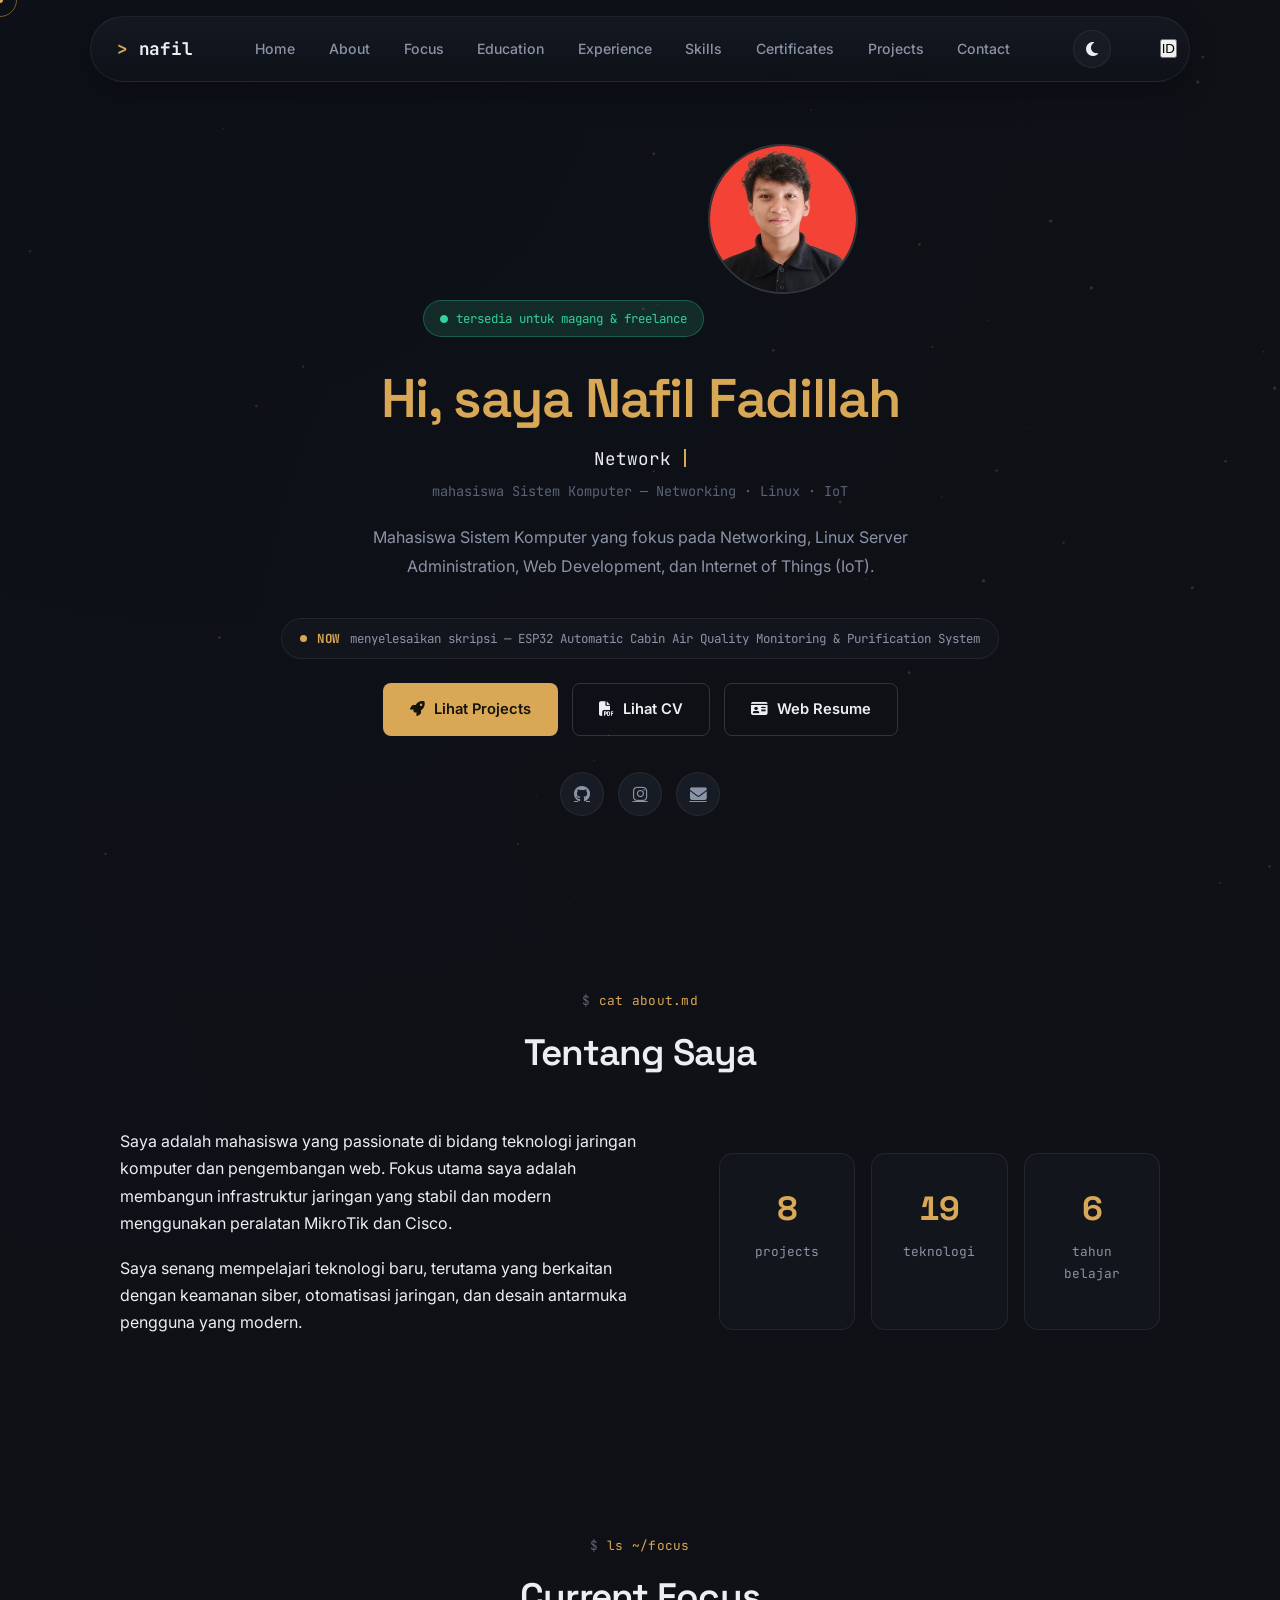
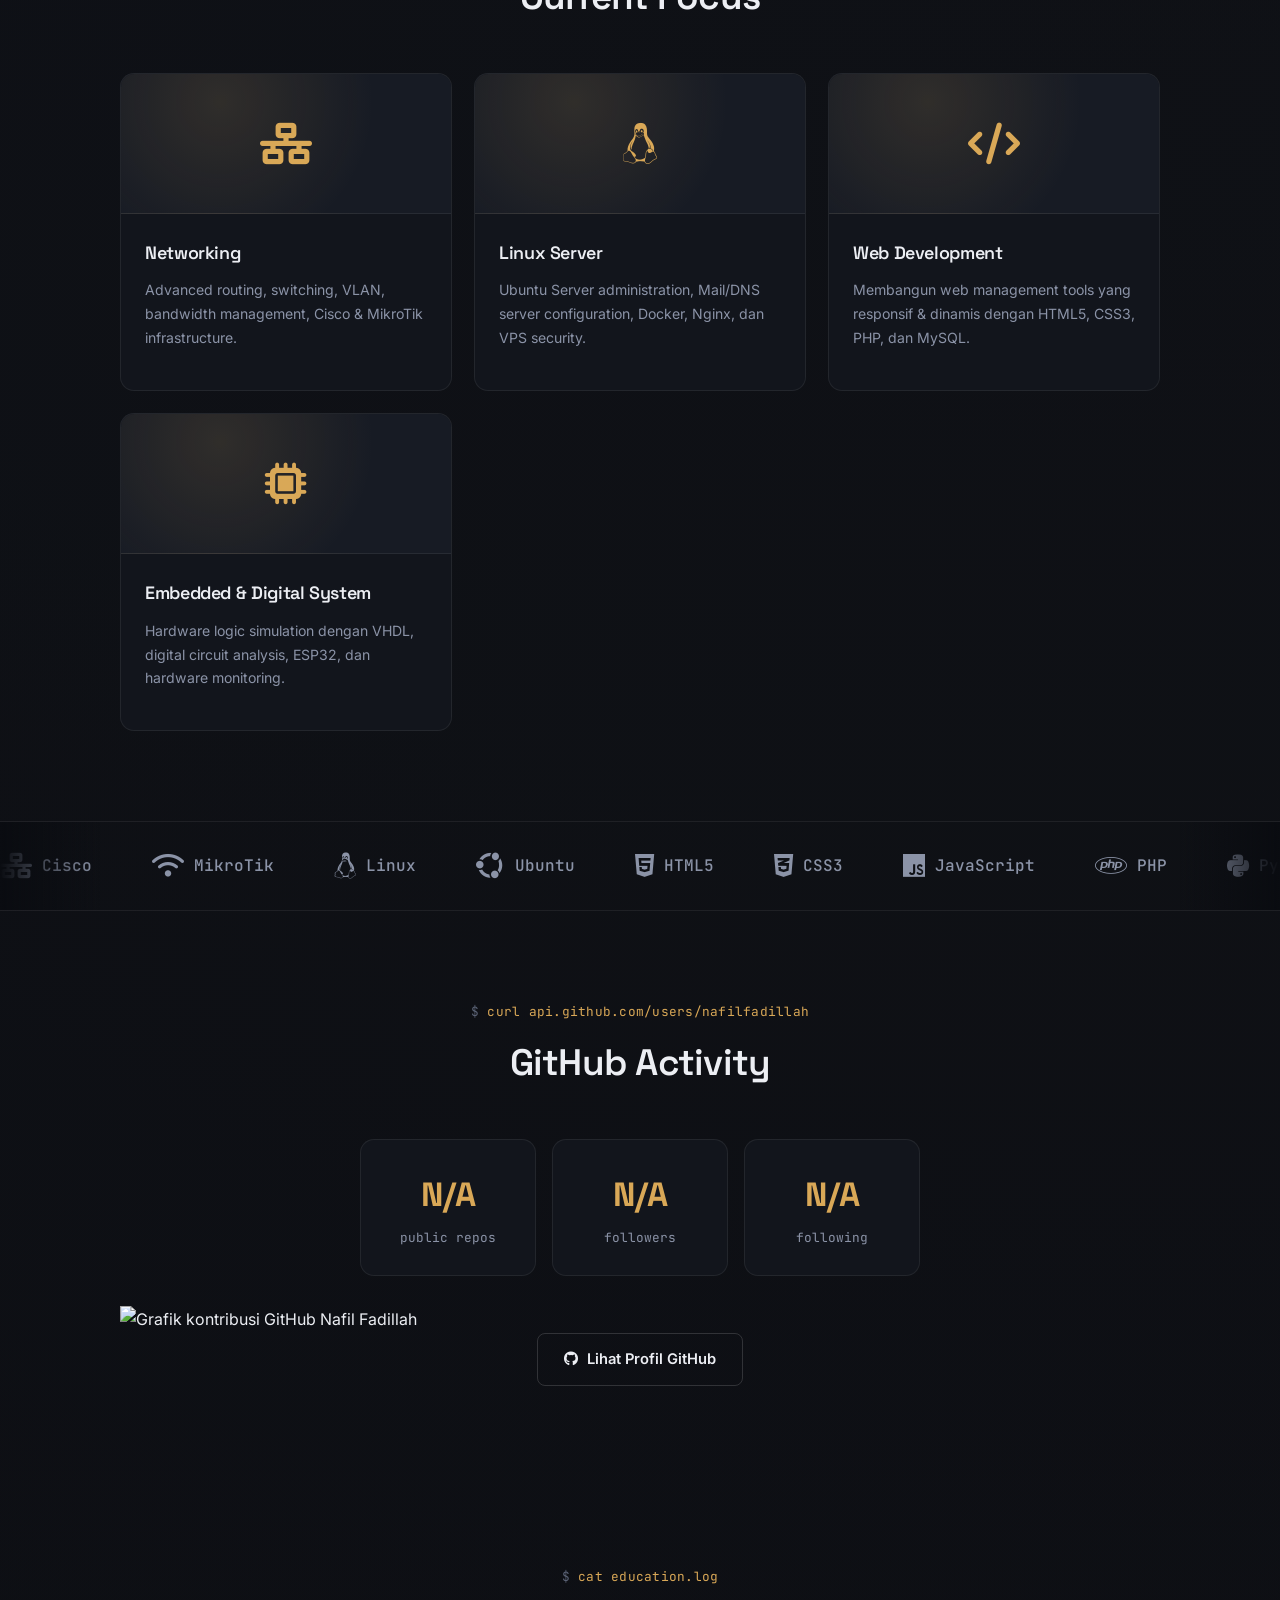
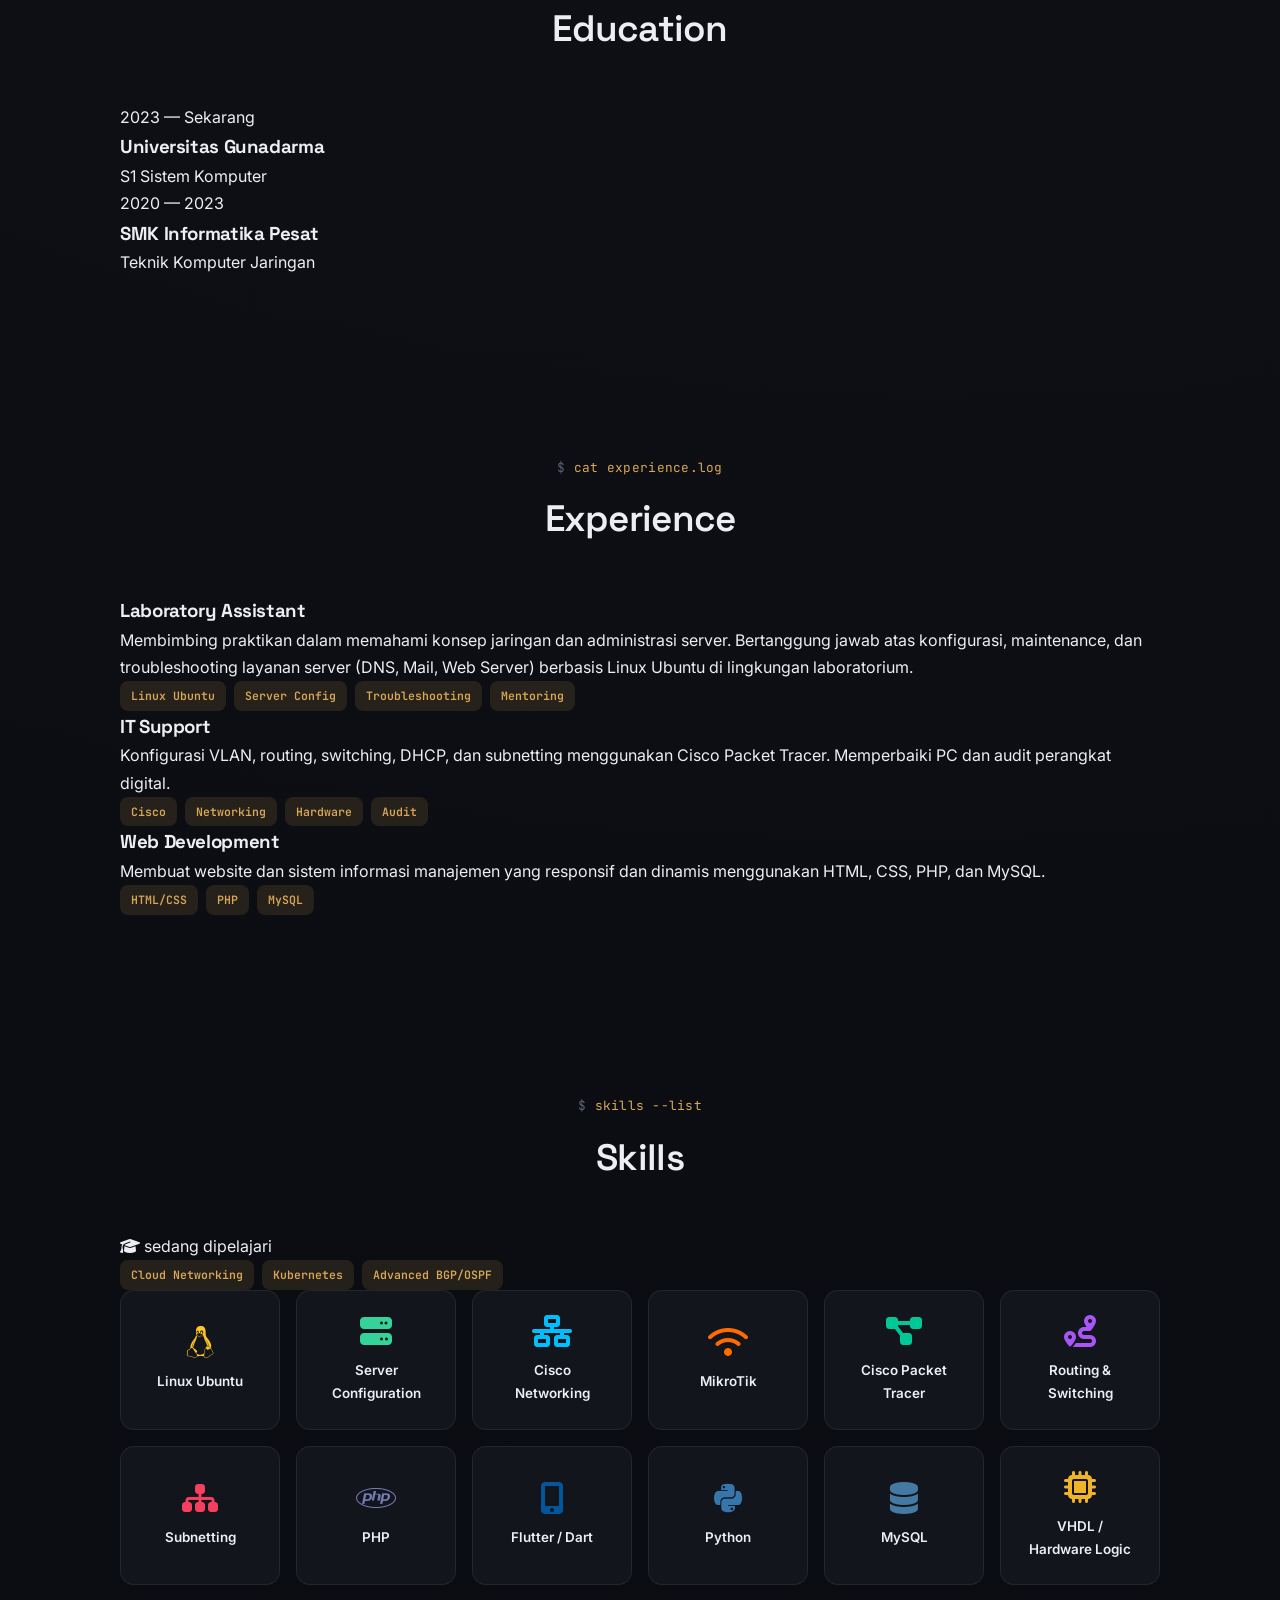
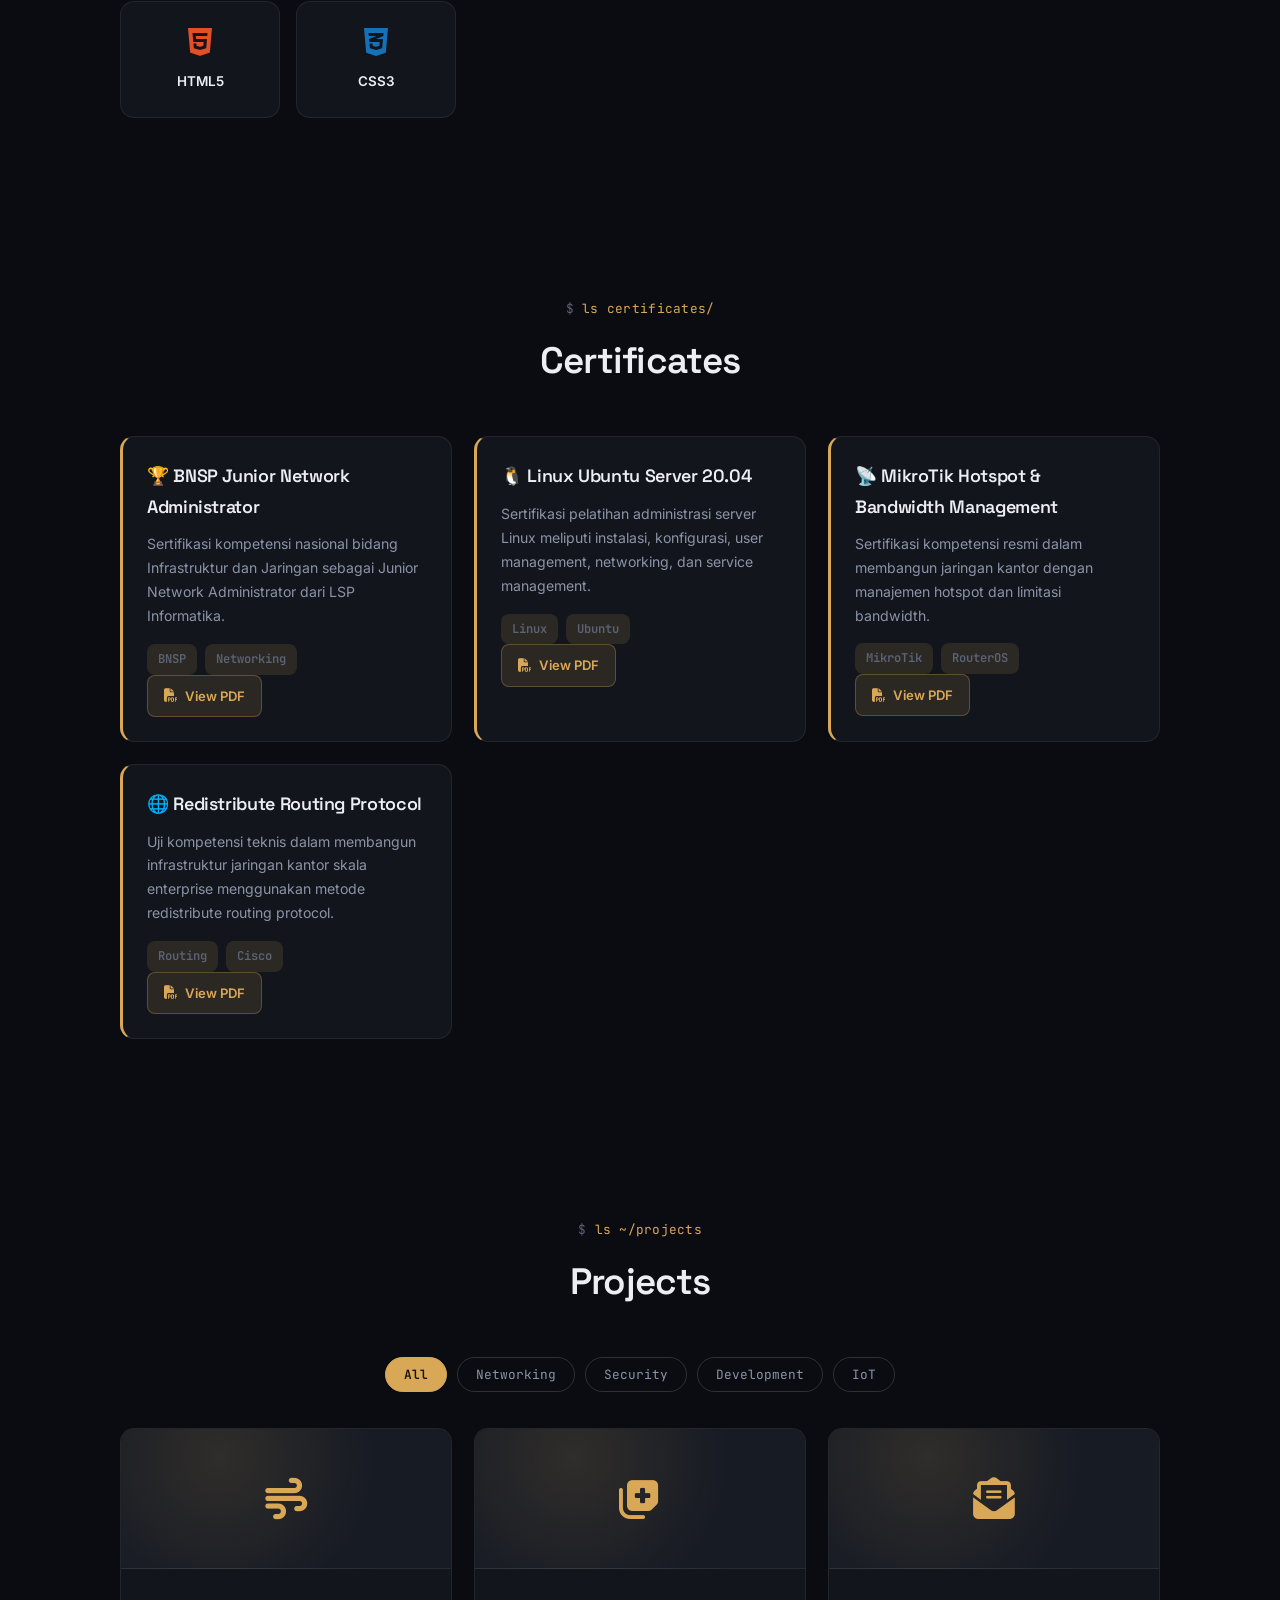
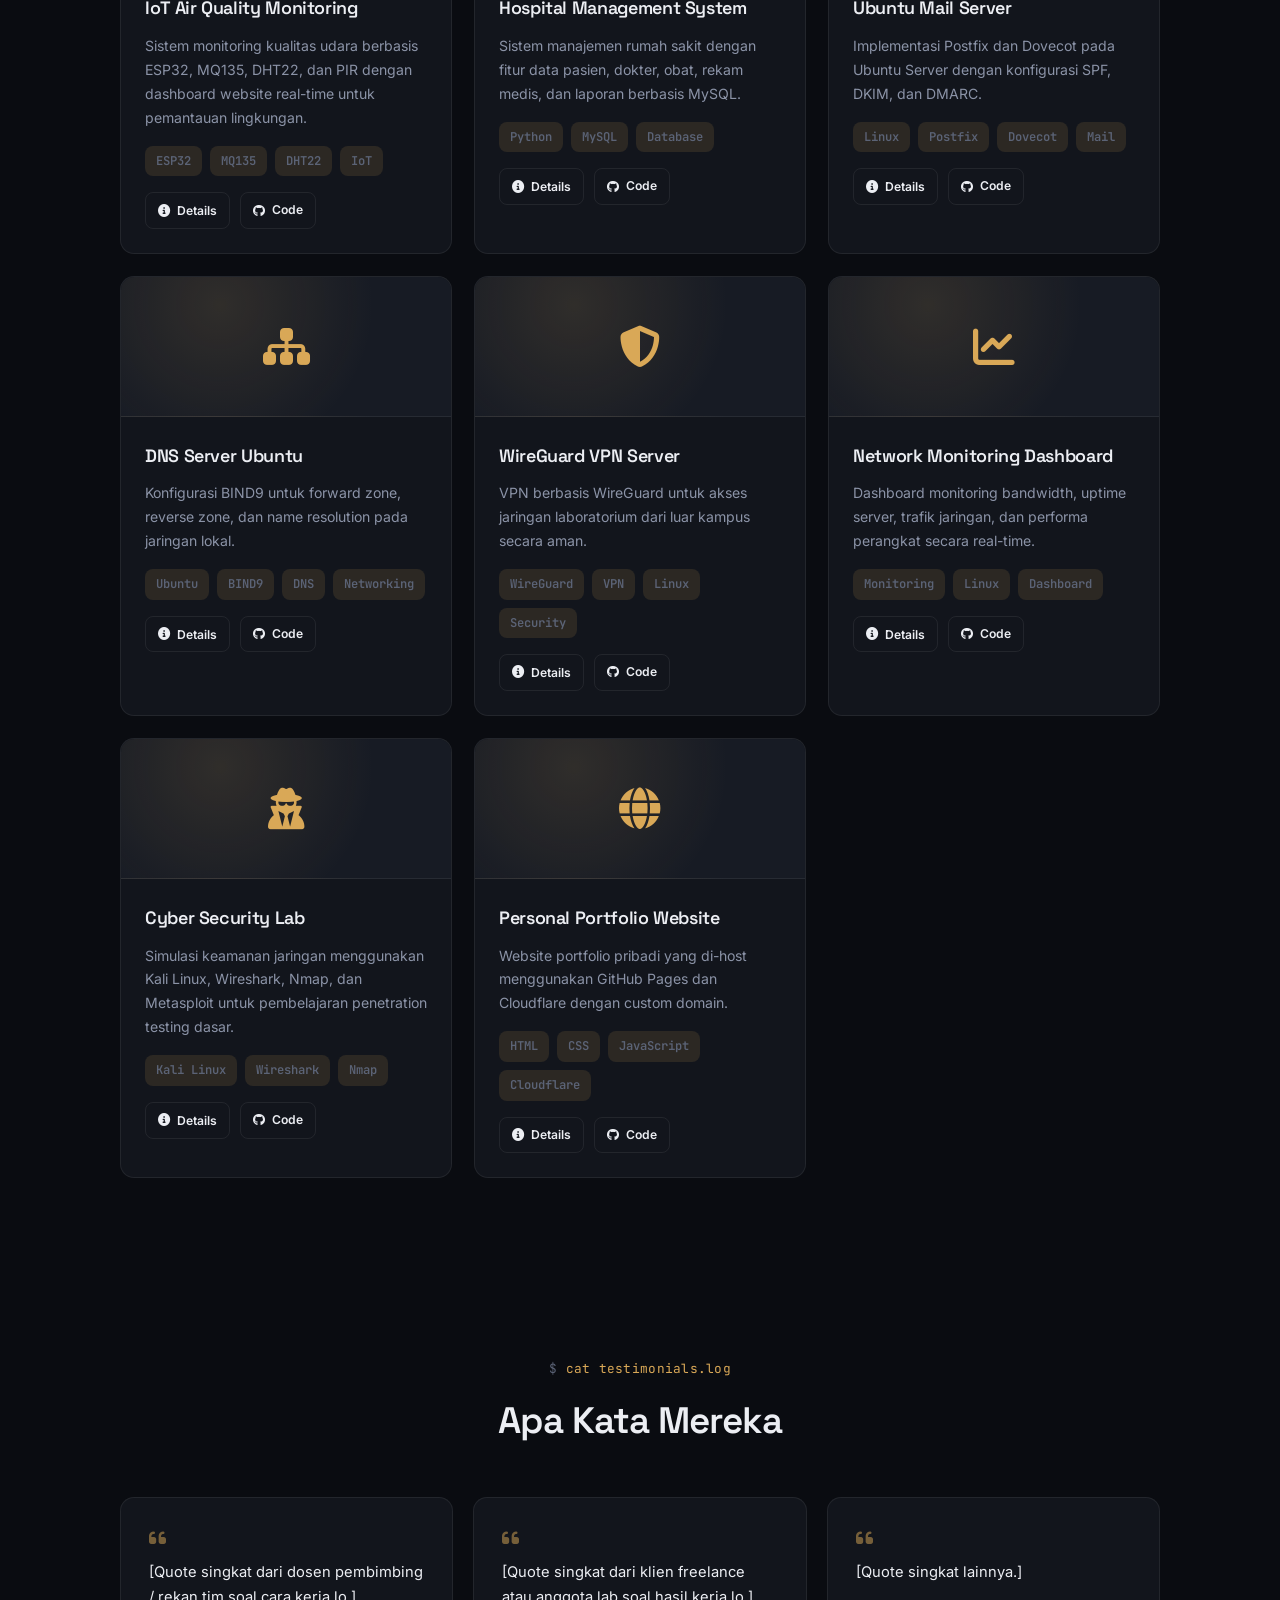
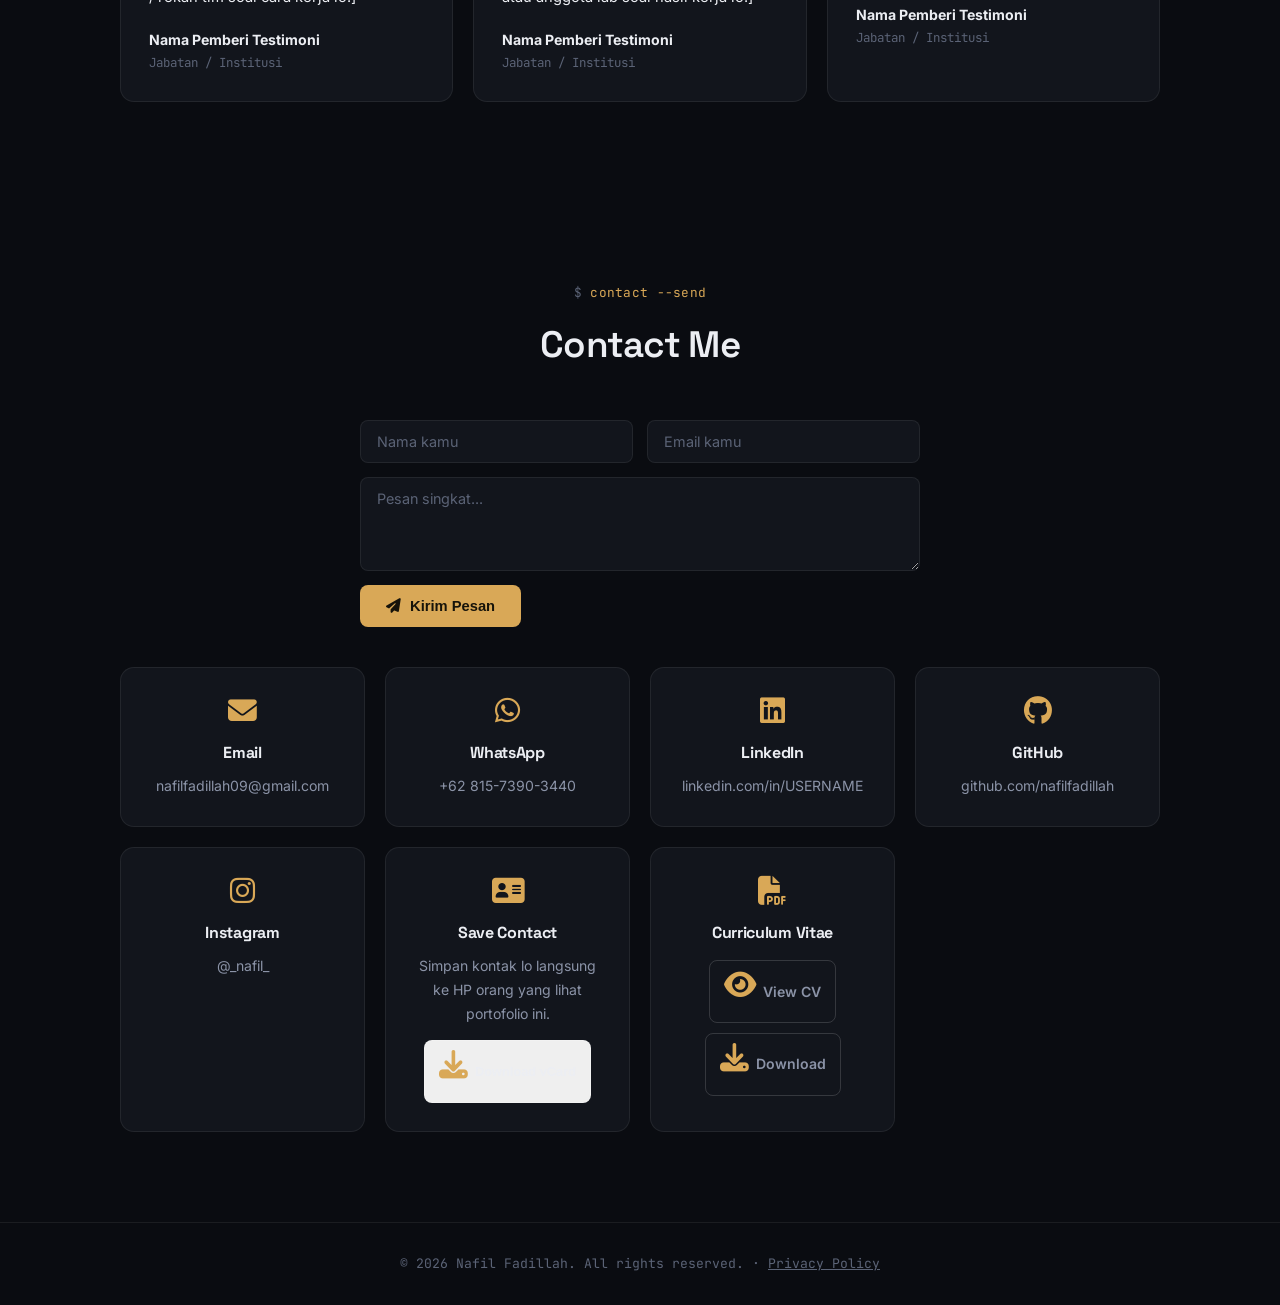
==== commit 6f0e5398: "Update index.html" ====
--- a/index.html
+++ b/index.html
@@ -17,6 +17,9 @@
     <meta name="twitter:description" content="Network Engineer, Linux Enthusiast, dan Web Developer — Networking, Server, dan IoT.">
     <meta name="twitter:image" content="https://nafil.my.id/og-cover.jpg">
     <link rel="canonical" href="https://nafil.my.id">
+
+    <!-- Preload LCP image for faster first paint -->
+    <link rel="preload" as="image" href="nafil.jpg" fetchpriority="high">
 
     <!-- Favicon & PWA basics -->
     <link rel="icon" type="image/svg+xml" href="favicon.svg">
@@ -45,7 +48,7 @@
     }
     </script>
 
-    <link rel="stylesheet" href="style.css">
+    <link rel="stylesheet" href="style.css?v=3">
 
     <link rel="preconnect" href="https://fonts.googleapis.com">
     <link rel="preconnect" href="https://fonts.gstatic.com" crossorigin>
@@ -89,6 +92,7 @@
             <a href="#contact">Contact</a>
         </div>
         <button id="themeToggle" aria-label="Toggle Theme"><i class="fas fa-moon"></i></button>
+        <button id="langToggle" aria-label="Ganti Bahasa / Switch Language">ID</button>
     </nav>
 
     <!-- HERO -->
@@ -97,17 +101,17 @@
 
             <div class="hero-badge">
                 <i class="fas fa-circle"></i>
-                available for internship &amp; freelance
+                <span data-i18n-id="tersedia untuk magang &amp; freelance" data-i18n-en="available for internship &amp; freelance">tersedia untuk magang &amp; freelance</span>
             </div>
 
             <img src="nafil.jpg" alt="Nafil Fadillah" class="profile">
 
-            <h1>Hi, I'm <span>Nafil Fadillah</span></h1>
+            <h1><span data-i18n-id="Hi, saya" data-i18n-en="Hi, I'm">Hi, saya</span> <span>Nafil Fadillah</span></h1>
 
             <p id="typing"></p>
-            <p class="hero-subtitle">mahasiswa Sistem Komputer — Networking · Linux · IoT</p>
-
-            <p class="hero-desc">
+            <p class="hero-subtitle" data-i18n-id="mahasiswa Sistem Komputer — Networking · Linux · IoT" data-i18n-en="Computer Systems student — Networking · Linux · IoT">mahasiswa Sistem Komputer — Networking · Linux · IoT</p>
+
+            <p class="hero-desc" data-i18n-id="Mahasiswa Sistem Komputer yang fokus pada Networking, Linux Server Administration, Web Development, dan Internet of Things (IoT)." data-i18n-en="A Computer Systems student focused on Networking, Linux Server Administration, Web Development, and the Internet of Things (IoT).">
                 Mahasiswa Sistem Komputer yang fokus pada Networking,
                 Linux Server Administration, Web Development,
                 dan Internet of Things (IoT).
@@ -116,12 +120,12 @@
             <div class="now-widget">
                 <span class="now-dot"></span>
                 <span class="now-label">now</span>
-                <span class="now-text">menyelesaikan skripsi — ESP32 Automatic Cabin Air Quality Monitoring &amp; Purification System</span>
+                <span class="now-text" data-i18n-id="menyelesaikan skripsi — ESP32 Automatic Cabin Air Quality Monitoring &amp; Purification System" data-i18n-en="finishing undergraduate thesis — ESP32 Automatic Cabin Air Quality Monitoring &amp; Purification System">menyelesaikan skripsi — ESP32 Automatic Cabin Air Quality Monitoring &amp; Purification System</span>
             </div>
 
             <div class="btns">
-                <a href="#projects" class="btn btn-primary"><i class="fas fa-rocket"></i> View Projects</a>
-                <a href="cv.pdf" target="_blank" class="btn btn-outline"><i class="fas fa-file-pdf"></i> View CV</a>
+                <a href="#projects" class="btn btn-primary"><i class="fas fa-rocket"></i> <span data-i18n-id="Lihat Projects" data-i18n-en="View Projects">Lihat Projects</span></a>
+                <a href="cv.pdf" target="_blank" class="btn btn-outline"><i class="fas fa-file-pdf"></i> <span data-i18n-id="Lihat CV" data-i18n-en="View CV">Lihat CV</span></a>
                 <a href="resume.html" class="btn btn-outline"><i class="fas fa-id-card"></i> Web Resume</a>
             </div>
 
@@ -136,16 +140,16 @@
 
     <!-- About & Stats -->
     <section id="about">
-        <span class="eyebrow">cat about.md</span>
-        <h2 class="section-title">Tentang Saya</h2>
+        <span class="eyebrow" data-i18n-id="cat about.md" data-i18n-en="cat about.md">cat about.md</span>
+        <h2 class="section-title" data-i18n-id="Tentang Saya" data-i18n-en="About Me">Tentang Saya</h2>
         <div class="about-container">
             <div data-aos="fade-right">
-                <p>
+                <p data-i18n-id="Saya adalah mahasiswa yang passionate di bidang teknologi jaringan komputer dan pengembangan web. Fokus utama saya adalah membangun infrastruktur jaringan yang stabil dan modern menggunakan peralatan MikroTik dan Cisco." data-i18n-en="I'm a student passionate about computer networking technology and web development. My main focus is building stable, modern network infrastructure using MikroTik and Cisco equipment.">
                     Saya adalah mahasiswa yang passionate di bidang teknologi jaringan komputer dan pengembangan web.
                     Fokus utama saya adalah membangun infrastruktur jaringan yang stabil dan modern menggunakan
                     peralatan MikroTik dan Cisco.
                 </p>
-                <p>
+                <p data-i18n-id="Saya senang mempelajari teknologi baru, terutama yang berkaitan dengan keamanan siber, otomatisasi jaringan, dan desain antarmuka pengguna yang modern." data-i18n-en="I enjoy learning new technologies, especially those related to cybersecurity, network automation, and modern user interface design.">
                     Saya senang mempelajari teknologi baru, terutama yang berkaitan dengan keamanan siber, otomatisasi
                     jaringan, dan desain antarmuka pengguna yang modern.
                 </p>
@@ -172,34 +176,34 @@
     <!-- Focus -->
     <section id="focus">
         <span class="eyebrow">ls ~/focus</span>
-        <h2 class="section-title" data-aos="fade-up">Current Focus</h2>
+        <h2 class="section-title" data-aos="fade-up" data-i18n-id="Fokus Saat Ini" data-i18n-en="Current Focus">Current Focus</h2>
         <div class="projects-grid">
             <div class="project-card" data-aos="zoom-in">
                 <div class="project-visual"><i class="fas fa-network-wired"></i></div>
                 <div class="project-info">
                     <h3>Networking</h3>
-                    <p>Advanced routing, switching, VLAN, bandwidth management, Cisco &amp; MikroTik infrastructure.</p>
+                    <p data-i18n-id="Advanced routing, switching, VLAN, bandwidth management, infrastruktur Cisco &amp; MikroTik." data-i18n-en="Advanced routing, switching, VLAN, bandwidth management, Cisco &amp; MikroTik infrastructure.">Advanced routing, switching, VLAN, bandwidth management, Cisco &amp; MikroTik infrastructure.</p>
                 </div>
             </div>
             <div class="project-card" data-aos="zoom-in" data-aos-delay="100">
                 <div class="project-visual"><i class="fab fa-linux"></i></div>
                 <div class="project-info">
                     <h3>Linux Server</h3>
-                    <p>Ubuntu Server administration, Mail/DNS server configuration, Docker, Nginx, dan VPS security.</p>
+                    <p data-i18n-id="Administrasi Ubuntu Server, konfigurasi Mail/DNS server, Docker, Nginx, dan keamanan VPS." data-i18n-en="Ubuntu Server administration, Mail/DNS server configuration, Docker, Nginx, and VPS security.">Ubuntu Server administration, Mail/DNS server configuration, Docker, Nginx, dan VPS security.</p>
                 </div>
             </div>
             <div class="project-card" data-aos="zoom-in" data-aos-delay="200">
                 <div class="project-visual"><i class="fas fa-code"></i></div>
                 <div class="project-info">
-                    <h3>Web Development</h3>
-                    <p>Membangun web management tools yang responsif &amp; dinamis dengan HTML5, CSS3, PHP, dan MySQL.</p>
+                    <h3 data-i18n-id="Pengembangan Web" data-i18n-en="Web Development">Web Development</h3>
+                    <p data-i18n-id="Membangun web management tools yang responsif &amp; dinamis dengan HTML5, CSS3, PHP, dan MySQL." data-i18n-en="Building responsive &amp; dynamic web management tools with HTML5, CSS3, PHP, and MySQL.">Membangun web management tools yang responsif &amp; dinamis dengan HTML5, CSS3, PHP, dan MySQL.</p>
                 </div>
             </div>
             <div class="project-card" data-aos="zoom-in" data-aos-delay="300">
                 <div class="project-visual"><i class="fas fa-microchip"></i></div>
                 <div class="project-info">
-                    <h3>Embedded &amp; Digital System</h3>
-                    <p>Hardware logic simulation dengan VHDL, digital circuit analysis, ESP32, dan hardware monitoring.</p>
+                    <h3 data-i18n-id="Embedded &amp; Sistem Digital" data-i18n-en="Embedded &amp; Digital System">Embedded &amp; Digital System</h3>
+                    <p data-i18n-id="Simulasi logika hardware dengan VHDL, analisis rangkaian digital, ESP32, dan monitoring hardware." data-i18n-en="Hardware logic simulation with VHDL, digital circuit analysis, ESP32, and hardware monitoring.">Hardware logic simulation dengan VHDL, digital circuit analysis, ESP32, dan hardware monitoring.</p>
                 </div>
             </div>
         </div>
@@ -253,20 +257,24 @@
     <!-- GitHub Live Activity -->
     <section id="github-activity">
         <span class="eyebrow">curl api.github.com/users/nafilfadillah</span>
-        <h2 class="section-title" data-aos="fade-up">GitHub Activity</h2>
+        <h2 class="section-title" data-aos="fade-up" data-i18n-id="Aktivitas GitHub" data-i18n-en="GitHub Activity">GitHub Activity</h2>
         <div class="gh-stats-grid" id="ghStats">
             <div class="stat-card">
-                <h3 id="ghRepos">—</h3>
+                <h3 id="ghRepos" class="is-loading">—</h3>
                 <p>public repos</p>
             </div>
             <div class="stat-card">
-                <h3 id="ghFollowers">—</h3>
+                <h3 id="ghFollowers" class="is-loading">—</h3>
                 <p>followers</p>
             </div>
             <div class="stat-card">
-                <h3 id="ghFollowing">—</h3>
+                <h3 id="ghFollowing" class="is-loading">—</h3>
                 <p>following</p>
             </div>
+        </div>
+        <!-- Contribution graph via ghchart.rshah.org (data publik GitHub, nggak butuh token) -->
+        <div class="gh-chart-wrap" data-aos="fade-up">
+            <img src="https://ghchart.rshah.org/D9A857/nafilfadillah" alt="Grafik kontribusi GitHub Nafil Fadillah" loading="lazy" decoding="async">
         </div>
         <div class="gh-cta">
             <a href="https://github.com/nafilfadillah" target="_blank" class="btn btn-outline"><i class="fab fa-github"></i> Lihat Profil GitHub</a>
@@ -276,20 +284,22 @@
     <!-- Education -->
     <section id="education">
         <span class="eyebrow">cat education.log</span>
-        <h2 class="section-title">Education</h2>
-        <div class="projects-grid">
-            <div class="project-card">
-                <div class="project-info">
+        <h2 class="section-title" data-i18n-id="Pendidikan" data-i18n-en="Education">Education</h2>
+        <div class="timeline">
+            <div class="timeline-item" data-aos="fade-up">
+                <div class="timeline-dot"></div>
+                <div class="timeline-content">
+                    <span class="timeline-date">2023 — Sekarang</span>
                     <h3>Universitas Gunadarma</h3>
                     <p>S1 Sistem Komputer</p>
-                    <span>2023 — Sekarang</span>
-                </div>
-            </div>
-            <div class="project-card">
-                <div class="project-info">
+                </div>
+            </div>
+            <div class="timeline-item" data-aos="fade-up" data-aos-delay="100">
+                <div class="timeline-dot"></div>
+                <div class="timeline-content">
+                    <span class="timeline-date">2020 — 2023</span>
                     <h3>SMK Informatika Pesat</h3>
                     <p>Teknik Komputer Jaringan</p>
-                    <span>2020 — 2023</span>
                 </div>
             </div>
         </div>
@@ -298,10 +308,11 @@
     <!-- Experience -->
     <section id="experience">
         <span class="eyebrow">cat experience.log</span>
-        <h2 class="section-title">Experience</h2>
-        <div class="projects-grid">
-            <div class="project-card" data-aos="zoom-in">
-                <div class="project-info">
+        <h2 class="section-title" data-i18n-id="Pengalaman" data-i18n-en="Experience">Experience</h2>
+        <div class="timeline">
+            <div class="timeline-item" data-aos="fade-up">
+                <div class="timeline-dot"></div>
+                <div class="timeline-content">
                     <h3>Laboratory Assistant</h3>
                     <p>
                         Membimbing praktikan dalam memahami konsep jaringan dan administrasi server.
@@ -316,8 +327,9 @@
                     </div>
                 </div>
             </div>
-            <div class="project-card" data-aos="zoom-in" data-aos-delay="100">
-                <div class="project-info">
+            <div class="timeline-item" data-aos="fade-up" data-aos-delay="100">
+                <div class="timeline-dot"></div>
+                <div class="timeline-content">
                     <h3>IT Support</h3>
                     <p>
                         Konfigurasi VLAN, routing, switching, DHCP, dan subnetting menggunakan
@@ -331,8 +343,9 @@
                     </div>
                 </div>
             </div>
-            <div class="project-card" data-aos="zoom-in" data-aos-delay="200">
-                <div class="project-info">
+            <div class="timeline-item" data-aos="fade-up" data-aos-delay="200">
+                <div class="timeline-dot"></div>
+                <div class="timeline-content">
                     <h3>Web Development</h3>
                     <p>
                         Membuat website dan sistem informasi manajemen yang responsif
@@ -351,7 +364,19 @@
     <!-- Skills -->
     <section id="skills">
         <span class="eyebrow">skills --list</span>
-        <h2 class="section-title" data-aos="fade-up">Skills</h2>
+        <h2 class="section-title" data-aos="fade-up" data-i18n-id="Keahlian" data-i18n-en="Skills">Skills</h2>
+
+        <!-- TODO: update sesuai teknologi yang beneran lagi lo pelajari sekarang -->
+        <div class="learning-widget" data-aos="fade-up">
+            <i class="fas fa-graduation-cap"></i>
+            <span class="learning-label" data-i18n-id="sedang dipelajari" data-i18n-en="currently learning">sedang dipelajari</span>
+            <div class="tags">
+                <span class="tag">Cloud Networking</span>
+                <span class="tag">Kubernetes</span>
+                <span class="tag">Advanced BGP/OSPF</span>
+            </div>
+        </div>
+
         <div class="skills-grid">
             <div class="skill-card" data-aos="fade-up"><i class="fab fa-linux" style="color:#FCC624"></i><p>Linux Ubuntu</p></div>
             <div class="skill-card" data-aos="fade-up" data-aos-delay="50"><i class="fas fa-server" style="color:#34D399"></i><p>Server Configuration</p></div>
@@ -373,7 +398,7 @@
     <!-- Certificates -->
     <section id="certificates">
         <span class="eyebrow">ls certificates/</span>
-        <h2 class="section-title">Certificates</h2>
+        <h2 class="section-title" data-i18n-id="Sertifikat" data-i18n-en="Certificates">Certificates</h2>
         <div class="projects-grid">
             <div class="project-card" data-aos="zoom-in">
                 <div class="project-info">
@@ -413,7 +438,7 @@
     <!-- Projects -->
     <section id="projects">
         <span class="eyebrow">ls ~/projects</span>
-        <h2 class="section-title" data-aos="fade-up">Projects</h2>
+        <h2 class="section-title" data-aos="fade-up" data-i18n-id="Proyek" data-i18n-en="Projects">Projects</h2>
 
         <div class="filter-tabs" role="tablist" aria-label="Filter project by category">
             <button class="filter-btn is-active" data-filter="all">All</button>
@@ -559,13 +584,14 @@
                 </div>
             </div>
             <a class="btn btn-primary" id="modalRepo" href="#" target="_blank"><i class="fab fa-github"></i> View Code</a>
+            <a class="btn btn-outline" id="modalCaseStudy" href="#" style="display:none; margin-top:10px;"><i class="fas fa-book-open"></i> Full Case Study</a>
         </div>
     </div>
 
     <!-- Testimonials -->
     <section id="testimonials">
         <span class="eyebrow">cat testimonials.log</span>
-        <h2 class="section-title" data-aos="fade-up">Apa Kata Mereka</h2>
+        <h2 class="section-title" data-aos="fade-up" data-i18n-id="Apa Kata Mereka" data-i18n-en="What They Say">Apa Kata Mereka</h2>
         <div class="testimonials-grid">
             <div class="testimonial-card" data-aos="fade-up">
                 <i class="fas fa-quote-left"></i>
@@ -597,16 +623,16 @@
     <!-- CONTACT -->
     <section id="contact">
         <span class="eyebrow">contact --send</span>
-        <h2 class="section-title" data-aos="fade-up">Contact Me</h2>
+        <h2 class="section-title" data-aos="fade-up" data-i18n-id="Hubungi Saya" data-i18n-en="Contact Me">Contact Me</h2>
 
         <!-- Quick message form — dibungkus jadi mailto: prefilled, jalan tanpa backend -->
         <form class="contact-form" id="contactForm" data-aos="fade-up">
             <div class="form-row">
-                <input type="text" name="name" placeholder="Nama kamu" required>
-                <input type="email" name="email" placeholder="Email kamu" required>
-            </div>
-            <textarea name="message" rows="4" placeholder="Pesan singkat..." required></textarea>
-            <button type="submit" class="btn btn-primary"><i class="fas fa-paper-plane"></i> Kirim Pesan</button>
+                <input type="text" name="name" placeholder="Nama kamu" data-i18n-placeholder-id="Nama kamu" data-i18n-placeholder-en="Your name" required>
+                <input type="email" name="email" placeholder="Email kamu" data-i18n-placeholder-id="Email kamu" data-i18n-placeholder-en="Your email" required>
+            </div>
+            <textarea name="message" rows="4" placeholder="Pesan singkat..." data-i18n-placeholder-id="Pesan singkat..." data-i18n-placeholder-en="Short message..." required></textarea>
+            <button type="submit" class="btn btn-primary"><i class="fas fa-paper-plane"></i> <span data-i18n-id="Kirim Pesan" data-i18n-en="Send Message">Kirim Pesan</span></button>
         </form>
 
         <div class="contact-container">
@@ -663,10 +689,10 @@
     <button id="backToTop" class="back-to-top" aria-label="Kembali ke atas"><i class="fas fa-arrow-up"></i></button>
 
     <footer>
-        <p>© 2026 Nafil Fadillah. All rights reserved.</p>
+        <p>© 2026 Nafil Fadillah. All rights reserved. &middot; <a href="privacy.html" style="color:var(--muted-2);">Privacy Policy</a></p>
     </footer>
 
     <script src="https://unpkg.com/aos@2.3.1/dist/aos.js"></script>
-    <script src="script.js"></script>
+    <script src="script.js?v=3"></script>
 </body>
 </html>
--- a/style.css
+++ b/style.css
@@ -1,6 +1,3 @@
-/* ==========================================================================
-   TOKENS
-   ========================================================================== */
 :root{
     --ink: #0A0C11;
     --ink-2: #0D1017;
@@ -9,12 +6,12 @@
     --line: rgba(255,255,255,.07);
     --line-strong: rgba(255,255,255,.15);
 
-    --signal: #D9A857;      /* muted brass/gold — CTA / focal accent, elegant vs. raw amber */
+    --signal: #D9A857;
     --signal-soft: #E8C384;
     --signal-dim: rgba(217,168,87,.13);
-    --accent: #6C8CFF;      /* cool indigo — quiet secondary accent, used sparingly */
+    --accent: #6C8CFF;
     --accent-dim: rgba(108,140,255,.14);
-    --uptime: #34D399;      /* status green — "online / available" */
+    --uptime: #34D399;
     --uptime-dim: rgba(52,211,153,.14);
 
     --text: #ECEEF3;
@@ -41,9 +38,7 @@
     --muted-2: #7A8194;
 }
 
-*{
-    margin: 0; padding: 0; box-sizing: border-box;
-}
+*{ margin: 0; padding: 0; box-sizing: border-box; }
 
 html{ scroll-behavior: smooth; }
 
@@ -66,17 +61,8 @@
 
 ::selection{ background: var(--signal); color: #0A0D12; }
 
-/* Background canvas */
-#particles{
-    position: fixed;
-    inset: 0;
-    z-index: -1;
-    opacity: .35;
-}
-
-/* ==========================================================================
-   EYEBROW / MONO LABELS  (signature motif — terminal-prompt labels)
-   ========================================================================== */
+#particles{ position: fixed; inset: 0; z-index: -1; opacity: .35; }
+
 .eyebrow{
     display: block;
     font-family: var(--font-mono);
@@ -89,8 +75,118 @@
 .eyebrow::before{ content: "$ "; color: var(--muted-2); }
 
 /* ==========================================================================
-   NAVBAR
+   ACCESSIBILITY — skip link
    ========================================================================== */
+.skip-link{
+    position: fixed;
+    top: -60px;
+    left: 16px;
+    z-index: 100000;
+    background: var(--signal);
+    color: #16130A;
+    padding: 10px 18px;
+    border-radius: var(--radius-sm);
+    font-weight: 600;
+    font-size: .85rem;
+    text-decoration: none;
+    transition: top .25s ease;
+}
+.skip-link:focus{ top: 16px; }
+
+/* ==========================================================================
+   SCROLL PROGRESS BAR
+   ========================================================================== */
+.scroll-progress{
+    position: fixed;
+    top: 0; left: 0;
+    height: 3px;
+    width: 0%;
+    background: linear-gradient(90deg, var(--signal), var(--accent));
+    z-index: 10001;
+    transition: width .1s linear;
+}
+
+/* ==========================================================================
+   BACK TO TOP
+   ========================================================================== */
+.back-to-top{
+    position: fixed;
+    bottom: 28px;
+    right: 28px;
+    width: 46px;
+    height: 46px;
+    border-radius: 50%;
+    background: var(--panel);
+    border: 1px solid var(--line-strong);
+    color: var(--text);
+    font-size: 1rem;
+    cursor: pointer;
+    z-index: 900;
+    opacity: 0;
+    transform: translateY(10px);
+    pointer-events: none;
+    transition: opacity .25s ease, transform .25s ease, border-color .25s ease, color .25s ease;
+}
+.back-to-top.is-visible{ opacity: 1; transform: translateY(0); pointer-events: auto; }
+.back-to-top:hover{ border-color: var(--signal); color: var(--signal); }
+
+/* ==========================================================================
+   GITHUB LIVE STATS
+   ========================================================================== */
+.gh-stats-grid{
+    display: grid;
+    grid-template-columns: repeat(3, 1fr);
+    gap: 16px;
+    max-width: 560px;
+    margin: 0 auto 30px;
+}
+
+.gh-cta{ text-align: center; }
+
+@media (max-width: 560px){
+    .gh-stats-grid{ grid-template-columns: repeat(3, 1fr); gap: 10px; }
+    .gh-stats-grid .stat-card{ padding: 18px 8px; }
+    .gh-stats-grid .stat-card h3{ font-size: 1.5rem; }
+}
+
+/* ==========================================================================
+   CONTACT FORM
+   ========================================================================== */
+.contact-form{
+    max-width: 560px;
+    margin: 0 auto 40px;
+    display: flex;
+    flex-direction: column;
+    gap: 14px;
+}
+
+.form-row{ display: grid; grid-template-columns: 1fr 1fr; gap: 14px; }
+
+@media (max-width: 560px){ .form-row{ grid-template-columns: 1fr; } }
+
+.contact-form input,
+.contact-form textarea{
+    width: 100%;
+    background: var(--panel);
+    border: 1px solid var(--line);
+    border-radius: var(--radius-sm);
+    padding: 12px 16px;
+    color: var(--text);
+    font-family: var(--font-body);
+    font-size: .9rem;
+    resize: vertical;
+    transition: border-color .25s ease;
+}
+.contact-form input:focus,
+.contact-form textarea:focus{
+    outline: none;
+    border-color: var(--signal);
+}
+.contact-form input::placeholder,
+.contact-form textarea::placeholder{ color: var(--muted-2); }
+
+.contact-form button{ align-self: flex-start; border: none; cursor: pointer; }
+
 .navbar{
     position: fixed;
     top: 16px;
@@ -123,9 +219,7 @@
     box-shadow: 0 16px 40px rgba(0,0,0,.4);
 }
 
-.light-mode .navbar{
-    background: linear-gradient(180deg, rgba(255,255,255,.85), rgba(245,246,248,.85));
-}
+.light-mode .navbar{ background: linear-gradient(180deg, rgba(255,255,255,.85), rgba(245,246,248,.85)); }
 
 .logo{
     font-family: var(--font-mono);
@@ -137,11 +231,7 @@
 }
 .logo::before{ content: "> "; color: var(--signal); }
 
-.nav-links{
-    display: flex;
-    align-items: center;
-    gap: .35rem;
-}
+.nav-links{ display: flex; align-items: center; gap: .35rem; }
 
 .nav-links a{
     position: relative;
@@ -156,11 +246,7 @@
 }
 
 .nav-links a:hover{ color: var(--text); background: var(--line); }
-
-.nav-links a.is-active{
-    color: var(--signal);
-    background: var(--signal-dim);
-}
+.nav-links a.is-active{ color: var(--signal); background: var(--signal-dim); }
 
 #themeToggle{
     background: var(--panel-2);
@@ -181,7 +267,6 @@
 
 section{ scroll-margin-top: 110px; }
 
-/* ---- Mobile hamburger toggle ---- */
 .nav-toggle{
     display: none;
     width: 38px;
@@ -210,7 +295,6 @@
 
 @media (max-width: 720px){
     .nav-toggle{ display: flex; }
-
     .nav-links{
         position: absolute;
         top: calc(100% + 10px);
@@ -225,7 +309,6 @@
         border: 1px solid var(--line);
         border-radius: 20px;
         box-shadow: 0 16px 40px rgba(0,0,0,.4);
-
         max-height: 0;
         opacity: 0;
         overflow: hidden;
@@ -233,19 +316,10 @@
         transition: max-height .3s ease, opacity .25s ease;
     }
     .light-mode .nav-links{ background: rgba(255,255,255,.97); }
-
-    .nav-links.is-open{
-        max-height: 420px;
-        opacity: 1;
-        pointer-events: auto;
-    }
-
+    .nav-links.is-open{ max-height: 420px; opacity: 1; pointer-events: auto; }
     .nav-links a{ padding: 12px 16px; font-size: .95rem; }
 }
 
-/* ==========================================================================
-   HERO
-   ========================================================================== */
 .hero{
     min-height: 100vh;
     display: flex;
@@ -273,10 +347,7 @@
 }
 
 .hero-badge i{ font-size: .5rem; animation: pulse-dot 1.6s ease-in-out infinite; }
-@keyframes pulse-dot{
-    0%,100%{ opacity: 1; }
-    50%{ opacity: .35; }
-}
+@keyframes pulse-dot{ 0%,100%{ opacity: 1; } 50%{ opacity: .35; } }
 
 .profile{
     width: 150px;
@@ -295,7 +366,6 @@
     margin-bottom: 14px;
     line-height: 1.15;
 }
-
 .hero h1 span{ color: var(--signal); }
 
 #typing{
@@ -317,27 +387,10 @@
 }
 @keyframes caret{ 50%{ opacity: 0; } }
 
-.hero-subtitle{
-    font-family: var(--font-mono);
-    font-size: .85rem;
-    color: var(--muted-2);
-    margin-bottom: 20px;
-}
-
-.hero-desc{
-    max-width: 620px;
-    margin: 0 auto 36px;
-    color: var(--muted);
-    line-height: 1.85;
-}
-
-.btns{
-    display: flex;
-    gap: 14px;
-    justify-content: center;
-    flex-wrap: wrap;
-    margin-bottom: 36px;
-}
+.hero-subtitle{ font-family: var(--font-mono); font-size: .85rem; color: var(--muted-2); margin-bottom: 20px; }
+.hero-desc{ max-width: 620px; margin: 0 auto 36px; color: var(--muted); line-height: 1.85; }
+
+.btns{ display: flex; gap: 14px; justify-content: center; flex-wrap: wrap; margin-bottom: 36px; }
 
 .btn{
     display: inline-flex;
@@ -352,38 +405,17 @@
     border: 1px solid transparent;
 }
 
-.btn-primary{
-    background: var(--signal);
-    color: #16130A;
-}
-.btn-primary:hover{
-    box-shadow: 0 8px 24px rgba(240,180,41,.35);
-    transform: translateY(-2px);
-}
-
-.btn-outline{
-    background: transparent;
-    color: var(--text);
-    border-color: var(--line-strong);
-}
-.btn-outline:hover{
-    border-color: var(--signal);
-    color: var(--signal);
-    transform: translateY(-2px);
-}
-
-.hero-social{
-    display: flex;
-    justify-content: center;
-    gap: 14px;
-}
+.btn-primary{ background: var(--signal); color: #16130A; }
+.btn-primary:hover{ box-shadow: 0 8px 24px rgba(217,168,87,.35); transform: translateY(-2px); }
+
+.btn-outline{ background: transparent; color: var(--text); border-color: var(--line-strong); }
+.btn-outline:hover{ border-color: var(--signal); color: var(--signal); transform: translateY(-2px); }
+
+.hero-social{ display: flex; justify-content: center; gap: 14px; }
 
 .hero-social a{
-    width: 44px;
-    height: 44px;
-    display: flex;
-    align-items: center;
-    justify-content: center;
+    width: 44px; height: 44px;
+    display: flex; align-items: center; justify-content: center;
     border-radius: 50%;
     background: var(--panel-2);
     border: 1px solid var(--line);
@@ -391,20 +423,9 @@
     font-size: 1.05rem;
     transition: all .25s ease;
 }
-.hero-social a:hover{
-    transform: translateY(-3px);
-    color: var(--signal);
-    border-color: var(--signal);
-}
-
-/* ==========================================================================
-   SECTIONS — GENERIC
-   ========================================================================== */
-section{
-    max-width: 1080px;
-    margin: auto;
-    padding: 90px 20px;
-}
+.hero-social a:hover{ transform: translateY(-3px); color: var(--signal); border-color: var(--signal); }
+
+section{ max-width: 1080px; margin: auto; padding: 90px 20px; }
 
 .section-title{
     font-size: clamp(1.7rem, 3.4vw, 2.3rem);
@@ -414,23 +435,10 @@
     display: block;
 }
 
-/* ==========================================================================
-   ABOUT & STATS
-   ========================================================================== */
-.about-container{
-    display: grid;
-    grid-template-columns: 1.1fr .9fr;
-    gap: 60px;
-    align-items: center;
-}
-
+.about-container{ display: grid; grid-template-columns: 1.1fr .9fr; gap: 60px; align-items: center; }
 .about-container p{ margin-bottom: 18px; }
 
-.stats-grid{
-    display: grid;
-    grid-template-columns: repeat(3, 1fr);
-    gap: 16px;
-}
+.stats-grid{ display: grid; grid-template-columns: repeat(3, 1fr); gap: 16px; }
 
 .stat-card{
     background: var(--panel);
@@ -441,27 +449,11 @@
     transition: border-color .3s ease, transform .3s ease;
 }
 .stat-card:hover{ transform: translateY(-4px); border-color: var(--signal); }
-
-.stat-card h3{
-    font-size: 2.1rem;
-    color: var(--signal);
-    margin-bottom: 4px;
-    font-variant-numeric: tabular-nums;
-}
-
-.stat-card p{
-    color: var(--muted);
-    font-size: .8rem;
-    font-family: var(--font-mono);
-}
-
-@media (max-width: 760px){
-    .about-container{ grid-template-columns: 1fr; }
-}
-
-/* ==========================================================================
-   NOW WIDGET
-   ========================================================================== */
+.stat-card h3{ font-size: 2.1rem; color: var(--signal); margin-bottom: 4px; font-variant-numeric: tabular-nums; }
+.stat-card p{ color: var(--muted); font-size: .8rem; font-family: var(--font-mono); }
+
+@media (max-width: 760px){ .about-container{ grid-template-columns: 1fr; } }
+
 .now-widget{
     display: inline-flex;
     align-items: center;
@@ -479,30 +471,10 @@
     flex-wrap: wrap;
     justify-content: center;
 }
-.now-dot{
-    width: 7px; height: 7px;
-    border-radius: 50%;
-    background: var(--signal);
-    flex-shrink: 0;
-    animation: pulse-dot 1.6s ease-in-out infinite;
-}
-.now-label{
-    color: var(--signal);
-    font-weight: 700;
-    text-transform: uppercase;
-    letter-spacing: .06em;
-}
-
-/* ==========================================================================
-   FILTER TABS
-   ========================================================================== */
-.filter-tabs{
-    display: flex;
-    justify-content: center;
-    flex-wrap: wrap;
-    gap: 10px;
-    margin-bottom: 36px;
-}
+.now-dot{ width: 7px; height: 7px; border-radius: 50%; background: var(--signal); flex-shrink: 0; animation: pulse-dot 1.6s ease-in-out infinite; }
+.now-label{ color: var(--signal); font-weight: 700; text-transform: uppercase; letter-spacing: .06em; }
+
+.filter-tabs{ display: flex; justify-content: center; flex-wrap: wrap; gap: 10px; margin-bottom: 36px; }
 
 .filter-btn{
     font-family: var(--font-mono);
@@ -516,29 +488,11 @@
     transition: all .25s ease;
 }
 .filter-btn:hover{ border-color: var(--signal); color: var(--signal); }
-.filter-btn.is-active{
-    background: var(--signal);
-    border-color: var(--signal);
-    color: #16130A;
-    font-weight: 600;
-}
-
-.filter-empty{
-    text-align: center;
-    color: var(--muted);
-    font-family: var(--font-mono);
-    font-size: .85rem;
-    padding: 30px 0;
-}
-
-/* ==========================================================================
-   FOCUS / SKILLS CARDS (shared project-card look)
-   ========================================================================== */
-.projects-grid{
-    display: grid;
-    grid-template-columns: repeat(auto-fit, minmax(260px, 1fr));
-    gap: 22px;
-}
+.filter-btn.is-active{ background: var(--signal); border-color: var(--signal); color: #16130A; font-weight: 600; }
+
+.filter-empty{ text-align: center; color: var(--muted); font-family: var(--font-mono); font-size: .85rem; padding: 30px 0; }
+
+.projects-grid{ display: grid; grid-template-columns: repeat(auto-fit, minmax(260px, 1fr)); gap: 22px; }
 
 .project-card{
     background: var(--panel);
@@ -548,153 +502,67 @@
     transition: transform .35s ease, box-shadow .35s ease, border-color .35s ease;
     position: relative;
 }
-
-.project-card:hover{
-    transform: translateY(-8px);
-    box-shadow: 0 20px 40px rgba(0,0,0,.35);
-    border-color: var(--line-strong);
-}
+.project-card:hover{ transform: translateY(-8px); box-shadow: 0 20px 40px rgba(0,0,0,.35); border-color: var(--line-strong); }
 
 .project-visual{
     height: 140px;
-    display: flex;
-    align-items: center;
-    justify-content: center;
-    background:
-        radial-gradient(circle at 30% 20%, var(--signal-dim), transparent 60%),
-        var(--panel-2);
+    display: flex; align-items: center; justify-content: center;
+    background: radial-gradient(circle at 30% 20%, var(--signal-dim), transparent 60%), var(--panel-2);
     border-bottom: 1px solid var(--line);
     transition: background .35s ease;
 }
-.project-visual i{
-    font-size: 2.6rem;
-    color: var(--signal);
-    transition: transform .4s ease;
-}
+.project-visual i{ font-size: 2.6rem; color: var(--signal); transition: transform .4s ease; }
 .project-card:hover .project-visual i{ transform: scale(1.15) rotate(-4deg); }
 
 .project-info{ padding: 24px; }
 
-.card-actions{
-    display: flex;
-    gap: 10px;
-    margin-top: 16px;
-    flex-wrap: wrap;
-}
-.card-actions .cv-btn{
-    font-size: .76rem;
-    padding: 7px 12px;
-    border: 1px solid var(--line);
-    background: transparent;
-    font-family: var(--font-body);
-    cursor: pointer;
-}
+.card-actions{ display: flex; gap: 10px; margin-top: 16px; flex-wrap: wrap; }
+.card-actions .cv-btn{ font-size: .76rem; padding: 7px 12px; border: 1px solid var(--line); background: transparent; font-family: var(--font-body); cursor: pointer; }
 .card-actions .cv-btn:hover{ border-color: var(--signal); color: var(--signal); }
 
-.project-info h3{
-    font-size: 1.12rem;
-    font-weight: 600;
-    margin-bottom: 10px;
-    color: var(--text);
-}
-
-.project-info p{
-    color: var(--muted);
-    font-size: .88rem;
-    margin-bottom: 16px;
-}
-
-.project-info span{
-    font-family: var(--font-mono);
-    font-size: .76rem;
-    color: var(--muted-2);
-}
+.project-info h3{ font-size: 1.12rem; font-weight: 600; margin-bottom: 10px; color: var(--text); }
+.project-info p{ color: var(--muted); font-size: .88rem; margin-bottom: 16px; }
+.project-info span{ font-family: var(--font-mono); font-size: .76rem; color: var(--muted-2); }
 
 .tags{ display: flex; flex-wrap: wrap; gap: 8px; }
-
-.tag{
-    font-family: var(--font-mono);
-    background: var(--signal-dim);
-    color: var(--signal);
-    padding: 5px 11px;
-    border-radius: var(--radius-sm);
-    font-size: .72rem;
-    font-weight: 600;
-}
-
-/* ==========================================================================
-   SKILLS
-   ========================================================================== */
-.skills-grid{
-    display: grid;
-    grid-template-columns: repeat(auto-fit, minmax(150px, 1fr));
-    gap: 16px;
-}
+.tag{ font-family: var(--font-mono); background: var(--signal-dim); color: var(--signal); padding: 5px 11px; border-radius: var(--radius-sm); font-size: .72rem; font-weight: 600; }
+
+.skills-grid{ display: grid; grid-template-columns: repeat(auto-fit, minmax(150px, 1fr)); gap: 16px; }
 
 .skill-card{
     background: var(--panel);
     border: 1px solid var(--line);
     border-radius: var(--radius);
     padding: 24px;
-    display: flex;
-    flex-direction: column;
-    align-items: center;
-    justify-content: center;
-    gap: 12px;
+    display: flex; flex-direction: column; align-items: center; justify-content: center; gap: 12px;
     transition: transform .3s ease, border-color .3s ease;
     cursor: default;
 }
-
-.skill-card:hover{
-    transform: translateY(-6px);
-    border-color: var(--signal);
-}
-
+.skill-card:hover{ transform: translateY(-6px); border-color: var(--signal); }
 .skill-card i{ font-size: 2rem; transition: transform .35s ease; }
 .skill-card:hover i{ transform: scale(1.15); }
-
-.skill-card p{
-    font-weight: 600;
-    font-size: .84rem;
-    text-align: center;
-}
-
-/* ==========================================================================
-   CERTIFICATES
-   ========================================================================== */
+.skill-card p{ font-weight: 600; font-size: .84rem; text-align: center; }
+
 #certificates .project-card{ border-left: 3px solid var(--signal); }
 
 .view-pdf-btn{
-    display: inline-flex;
-    align-items: center;
-    gap: 8px;
+    display: inline-flex; align-items: center; gap: 8px;
     padding: 9px 16px;
     background: var(--signal-dim);
     color: var(--signal);
-    border: 1px solid rgba(240,180,41,.3);
+    border: 1px solid rgba(217,168,87,.3);
     border-radius: var(--radius-sm);
-    font-size: .82rem;
-    font-weight: 600;
+    font-size: .82rem; font-weight: 600;
     text-decoration: none;
     transition: all .25s ease;
 }
-.view-pdf-btn:hover{
-    background: var(--signal);
-    color: #16130A;
-    transform: translateY(-2px);
-}
-
-/* ==========================================================================
-   PROJECT MODAL
-   ========================================================================== */
+.view-pdf-btn:hover{ background: var(--signal); color: #16130A; transform: translateY(-2px); }
+
 .modal-overlay{
-    position: fixed;
-    inset: 0;
+    position: fixed; inset: 0;
     background: rgba(5,7,10,.72);
     backdrop-filter: blur(4px);
-    display: flex;
-    align-items: center;
-    justify-content: center;
+    display: flex; align-items: center; justify-content: center;
     padding: 24px;
     z-index: 10000;
     opacity: 0;
@@ -719,15 +587,13 @@
 .modal-overlay.is-open .modal{ transform: translateY(0); }
 
 .modal-close{
-    position: absolute;
-    top: 16px; right: 16px;
+    position: absolute; top: 16px; right: 16px;
     width: 34px; height: 34px;
     border-radius: 50%;
     background: var(--panel-2);
     border: 1px solid var(--line);
     color: var(--text);
-    font-size: 1.3rem;
-    line-height: 1;
+    font-size: 1.3rem; line-height: 1;
     cursor: pointer;
     transition: border-color .2s ease, color .2s ease;
 }
@@ -744,7 +610,6 @@
 }
 
 .modal h3{ font-size: 1.3rem; margin-bottom: 20px; }
-
 .modal-body{ display: flex; flex-direction: column; gap: 16px; margin-bottom: 22px; }
 
 .modal-label{
@@ -756,79 +621,36 @@
     letter-spacing: .06em;
     margin-bottom: 6px;
 }
-
 .modal-block p{ color: var(--muted); font-size: .9rem; line-height: 1.7; }
 .modal-block .tags{ margin-top: 2px; }
 
-/* ==========================================================================
-   TESTIMONIALS
-   ========================================================================== */
-.testimonials-grid{
-    display: grid;
-    grid-template-columns: repeat(auto-fit, minmax(260px, 1fr));
-    gap: 20px;
-}
-
-.testimonial-card{
-    background: var(--panel);
-    border: 1px solid var(--line);
-    border-radius: var(--radius);
-    padding: 28px;
-}
-
+.testimonials-grid{ display: grid; grid-template-columns: repeat(auto-fit, minmax(260px, 1fr)); gap: 20px; }
+
+.testimonial-card{ background: var(--panel); border: 1px solid var(--line); border-radius: var(--radius); padding: 28px; }
 .testimonial-card i{ color: var(--signal); opacity: .5; font-size: 1.2rem; margin-bottom: 12px; }
-
-.testimonial-card p{
-    color: var(--text);
-    font-size: .92rem;
-    line-height: 1.7;
-    margin-bottom: 18px;
-}
-
+.testimonial-card p{ color: var(--text); font-size: .92rem; line-height: 1.7; margin-bottom: 18px; }
 .testimonial-author strong{ display: block; font-size: .88rem; }
 .testimonial-author span{ display: block; color: var(--muted-2); font-size: .78rem; font-family: var(--font-mono); }
 
-/* ==========================================================================
-   TECH STACK MARQUEE
-   ========================================================================== */
-.logo-slider{
-    width: 100%;
-    overflow: hidden;
-    position: relative;
-    padding: 30px 0;
-    border-top: 1px solid var(--line);
-    border-bottom: 1px solid var(--line);
-}
-
-.logo-slider::before,
-.logo-slider::after{
+.logo-slider{ width: 100%; overflow: hidden; position: relative; padding: 30px 0; border-top: 1px solid var(--line); border-bottom: 1px solid var(--line); }
+
+.logo-slider::before, .logo-slider::after{
     content: "";
-    position: absolute;
-    top: 0;
-    width: 100px;
-    height: 100%;
+    position: absolute; top: 0;
+    width: 100px; height: 100%;
     z-index: 2;
     pointer-events: none;
 }
 .logo-slider::before{ left: 0; background: linear-gradient(to right, var(--ink), transparent); }
 .logo-slider::after{ right: 0; background: linear-gradient(to left, var(--ink), transparent); }
 
-.logo-track{
-    display: flex;
-    width: max-content;
-    gap: 60px;
-    animation: slide 28s linear infinite;
-}
-
+.logo-track{ display: flex; width: max-content; gap: 60px; animation: slide 28s linear infinite; }
 .logo-slider:hover .logo-track{ animation-play-state: paused; }
 
 .logo-item{
-    display: flex;
-    align-items: center;
-    gap: 10px;
-    font-family: var(--font-mono);
-    font-size: 1rem;
-    font-weight: 500;
+    display: flex; align-items: center; gap: 10px;
+    font-family: var(--font-mono);
+    font-size: 1rem; font-weight: 500;
     white-space: nowrap;
     color: var(--muted);
     transition: color .25s ease;
@@ -836,66 +658,23 @@
 .logo-item:hover{ color: var(--text); }
 .logo-item i{ font-size: 1.6rem; }
 
-@keyframes slide{
-    from{ transform: translateX(0); }
-    to{ transform: translateX(-50%); }
-}
-
-/* ==========================================================================
-   LOADER
-   ========================================================================== */
+@keyframes slide{ from{ transform: translateX(0); } to{ transform: translateX(-50%); } }
+
 #loader{
-    position: fixed;
-    inset: 0;
+    position: fixed; inset: 0;
     background: var(--ink);
-    display: flex;
-    justify-content: center;
-    align-items: center;
+    display: flex; justify-content: center; align-items: center;
     z-index: 99999;
     transition: opacity .8s ease;
 }
-
-.loader-content{
-    display: inline-flex;
-    flex-direction: column;
-    align-items: stretch;
-    text-align: center;
-}
-
-.loader-content h1{
-    font-size: 1.3rem;
-    font-family: var(--font-mono);
-    color: var(--muted);
-    margin-bottom: 18px;
-    white-space: nowrap;
-}
+.loader-content{ display: inline-flex; flex-direction: column; align-items: stretch; text-align: center; }
+.loader-content h1{ font-size: 1.3rem; font-family: var(--font-mono); color: var(--muted); margin-bottom: 18px; white-space: nowrap; }
 .loader-content h1 span{ color: var(--signal); }
-
-.loading-bar{
-    width: 100%;
-    height: 3px;
-    background: var(--line);
-    border-radius: 20px;
-    overflow: hidden;
-}
-
-.loading-progress{
-    height: 100%;
-    width: 0;
-    background: var(--signal);
-    animation: loading 1.8s ease forwards;
-}
+.loading-bar{ width: 100%; height: 3px; background: var(--line); border-radius: 20px; overflow: hidden; }
+.loading-progress{ height: 100%; width: 0; background: var(--signal); animation: loading 1.8s ease forwards; }
 @keyframes loading{ from{ width: 0; } to{ width: 100%; } }
 
-/* ==========================================================================
-   CONTACT
-   ========================================================================== */
-.contact-container{
-    display: grid;
-    grid-template-columns: repeat(auto-fit, minmax(230px, 1fr));
-    gap: 20px;
-    margin-top: 40px;
-}
+.contact-container{ display: grid; grid-template-columns: repeat(auto-fit, minmax(230px, 1fr)); gap: 20px; margin-top: 40px; }
 
 .contact-card{
     background: var(--panel);
@@ -906,34 +685,18 @@
     transition: transform .3s ease, border-color .3s ease;
 }
 .contact-card:hover{ transform: translateY(-6px); border-color: var(--signal); }
-
 .contact-card i{ font-size: 1.8rem; color: var(--signal); margin-bottom: 14px; }
 .contact-card h3{ font-size: 1rem; margin-bottom: 8px; }
-
-.contact-card p, .contact-card a{
-    color: var(--muted);
-    text-decoration: none;
-    font-size: .88rem;
-    word-break: break-word;
-}
+.contact-card p, .contact-card a{ color: var(--muted); text-decoration: none; font-size: .88rem; word-break: break-word; }
 .contact-card a:hover{ color: var(--signal); }
 
-.cv-buttons{
-    display: flex;
-    justify-content: center;
-    gap: 10px;
-    flex-wrap: wrap;
-    margin-top: 14px;
-}
+.cv-buttons{ display: flex; justify-content: center; gap: 10px; flex-wrap: wrap; margin-top: 14px; }
 
 .cv-btn{
-    display: inline-flex;
-    align-items: center;
-    gap: 7px;
+    display: inline-flex; align-items: center; gap: 7px;
     padding: 9px 14px;
     border-radius: var(--radius-sm);
-    font-size: .8rem;
-    font-weight: 600;
+    font-size: .8rem; font-weight: 600;
     text-decoration: none;
     border: 1px solid var(--line-strong);
     color: var(--text);
@@ -941,28 +704,14 @@
 }
 .cv-btn:hover{ border-color: var(--signal); color: var(--signal); transform: translateY(-2px); }
 
-/* ==========================================================================
-   VISITOR BADGE / FOOTER
-   ========================================================================== */
 .visitor-counter{ text-align: center; opacity: .5; padding: 10px; }
 
-footer{
-    text-align: center;
-    padding: 30px;
-    color: var(--muted-2);
-    font-size: .82rem;
-    font-family: var(--font-mono);
-    border-top: 1px solid var(--line);
-}
-
-/* ==========================================================================
-   CUSTOM CURSOR (desktop only, see JS for toggling)
-   ========================================================================== */
+footer{ text-align: center; padding: 30px; color: var(--muted-2); font-size: .82rem; font-family: var(--font-mono); border-top: 1px solid var(--line); }
+
 body.has-custom-cursor{ cursor: none; }
 
 .cursor-dot{
-    width: 6px;
-    height: 6px;
+    width: 6px; height: 6px;
     background: var(--signal);
     border-radius: 50%;
     position: fixed;
@@ -971,11 +720,9 @@
     top: 0; left: 0;
     transform: translate(-50%, -50%);
 }
-
 .cursor-outline{
-    width: 34px;
-    height: 34px;
-    border: 1px solid rgba(240,180,41,.5);
+    width: 34px; height: 34px;
+    border: 1px solid rgba(217,168,87,.5);
     border-radius: 50%;
     position: fixed;
     pointer-events: none;
@@ -984,30 +731,15 @@
     transform: translate(-50%, -50%);
     transition: width .15s ease-out, height .15s ease-out, border-color .15s ease-out;
 }
-
-@media (hover: none) and (pointer: coarse){
-    .cursor-dot, .cursor-outline{ display: none !important; }
-}
-
-/* ==========================================================================
-   FOCUS STATE (accessibility)
-   ========================================================================== */
-a:focus-visible, button:focus-visible{
-    outline: 2px solid var(--signal);
-    outline-offset: 3px;
-}
-
-/* ==========================================================================
-   RESUME PAGE
-   ========================================================================== */
+@media (hover: none) and (pointer: coarse){ .cursor-dot, .cursor-outline{ display: none !important; } }
+
+a:focus-visible, button:focus-visible{ outline: 2px solid var(--signal); outline-offset: 3px; }
+
 .resume-page{ max-width: 760px; padding: 130px 20px 80px; }
 
 .resume-header{
-    display: flex;
-    justify-content: space-between;
-    align-items: flex-start;
-    flex-wrap: wrap;
-    gap: 20px;
+    display: flex; justify-content: space-between; align-items: flex-start;
+    flex-wrap: wrap; gap: 20px;
     border-bottom: 1px solid var(--line);
     padding-bottom: 26px;
     margin-bottom: 34px;
@@ -1038,12 +770,7 @@
 
 .resume-skills{ display: flex; flex-wrap: wrap; gap: 8px; }
 
-.resume-print-btn{
-    position: fixed;
-    bottom: 28px;
-    right: 28px;
-    z-index: 500;
-}
+.resume-print-btn{ position: fixed; bottom: 28px; right: 28px; z-index: 500; }
 
 @media print{
     #particles, .navbar, .cursor-dot, .cursor-outline, #loader, footer, .resume-print-btn{ display: none !important; }
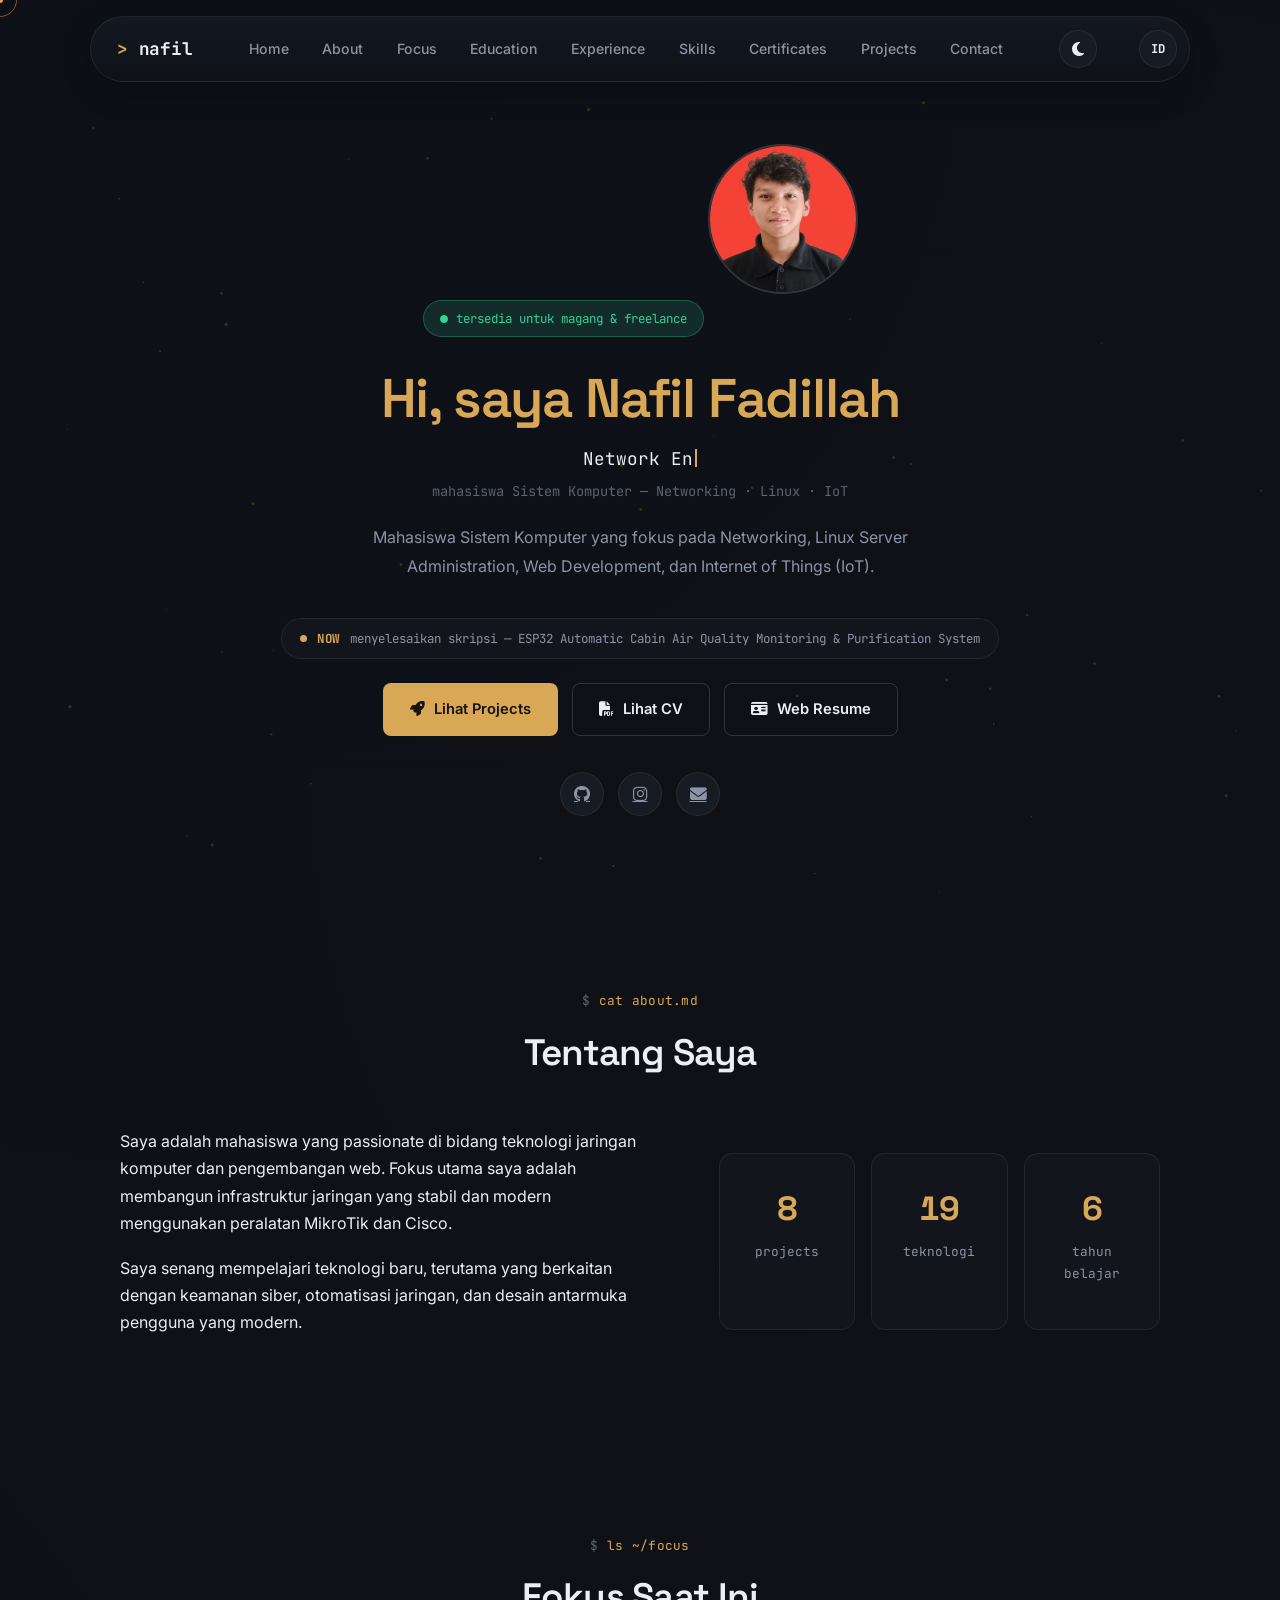
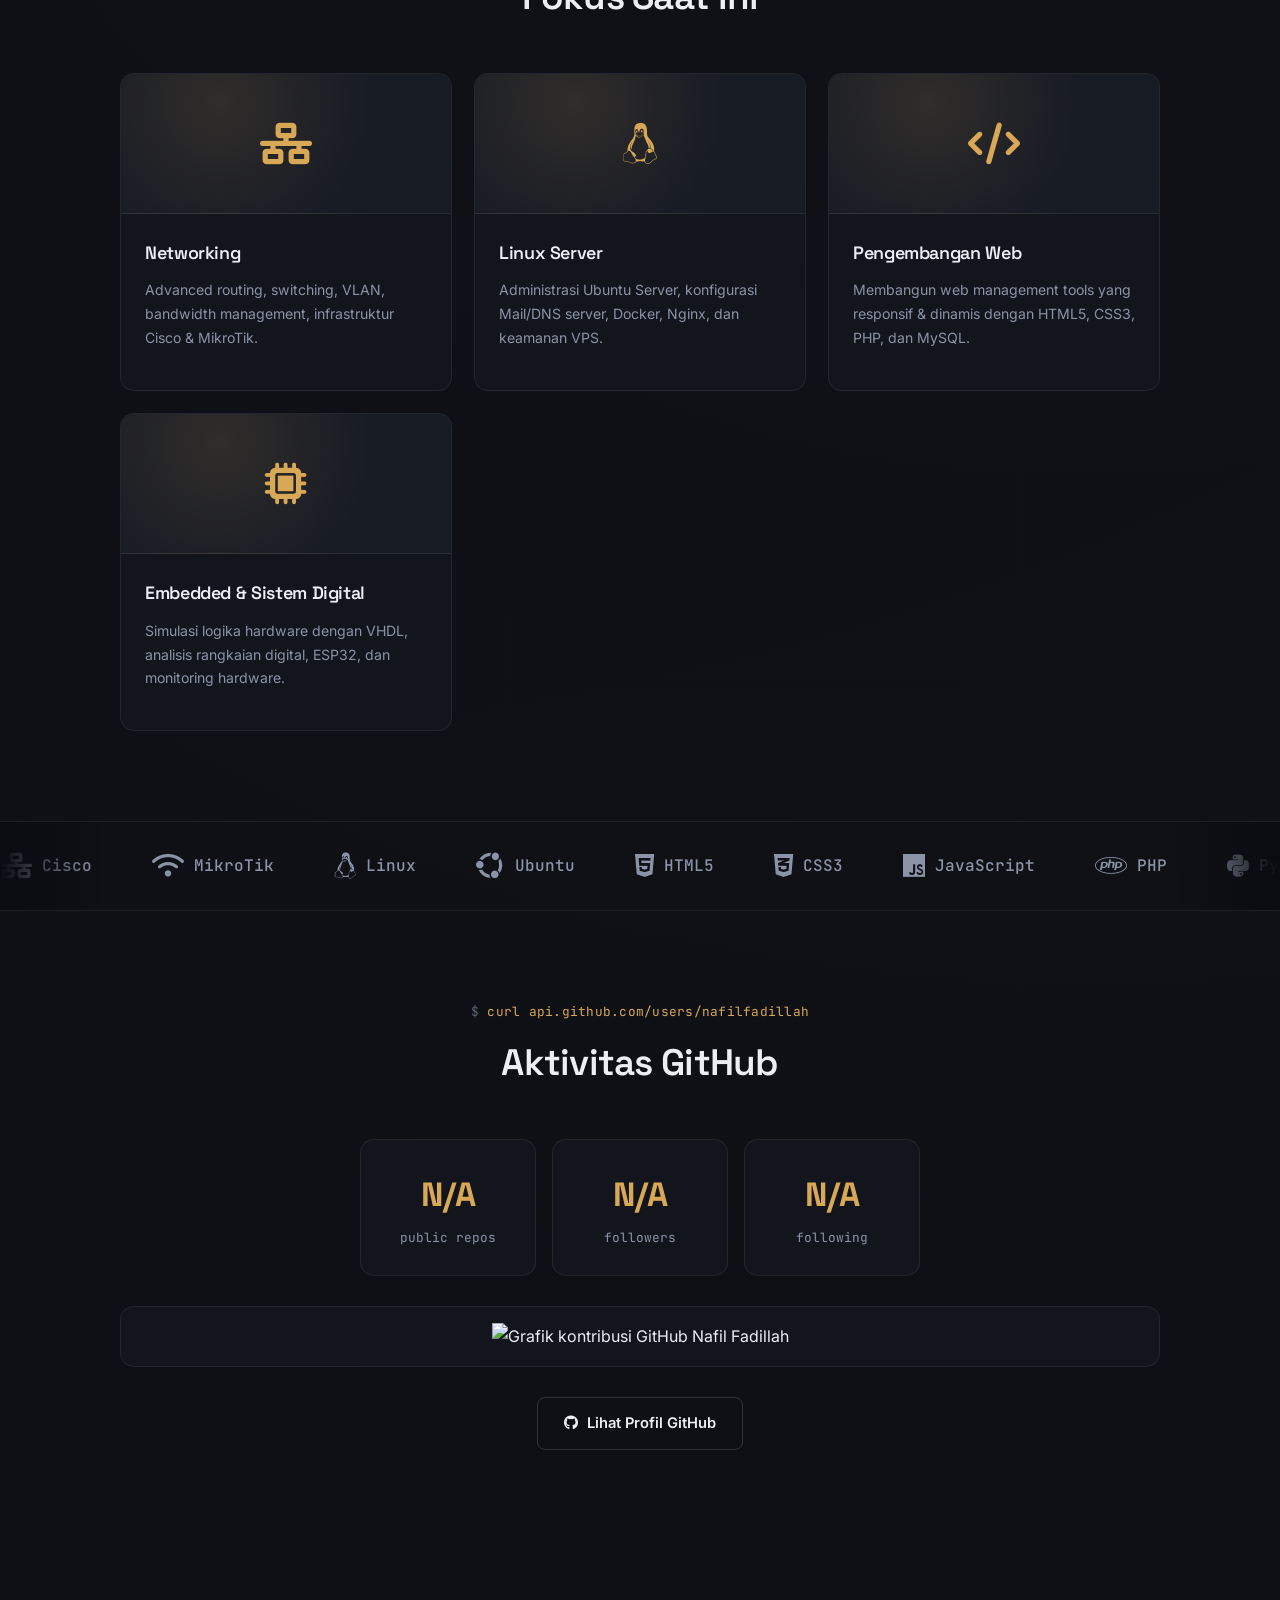
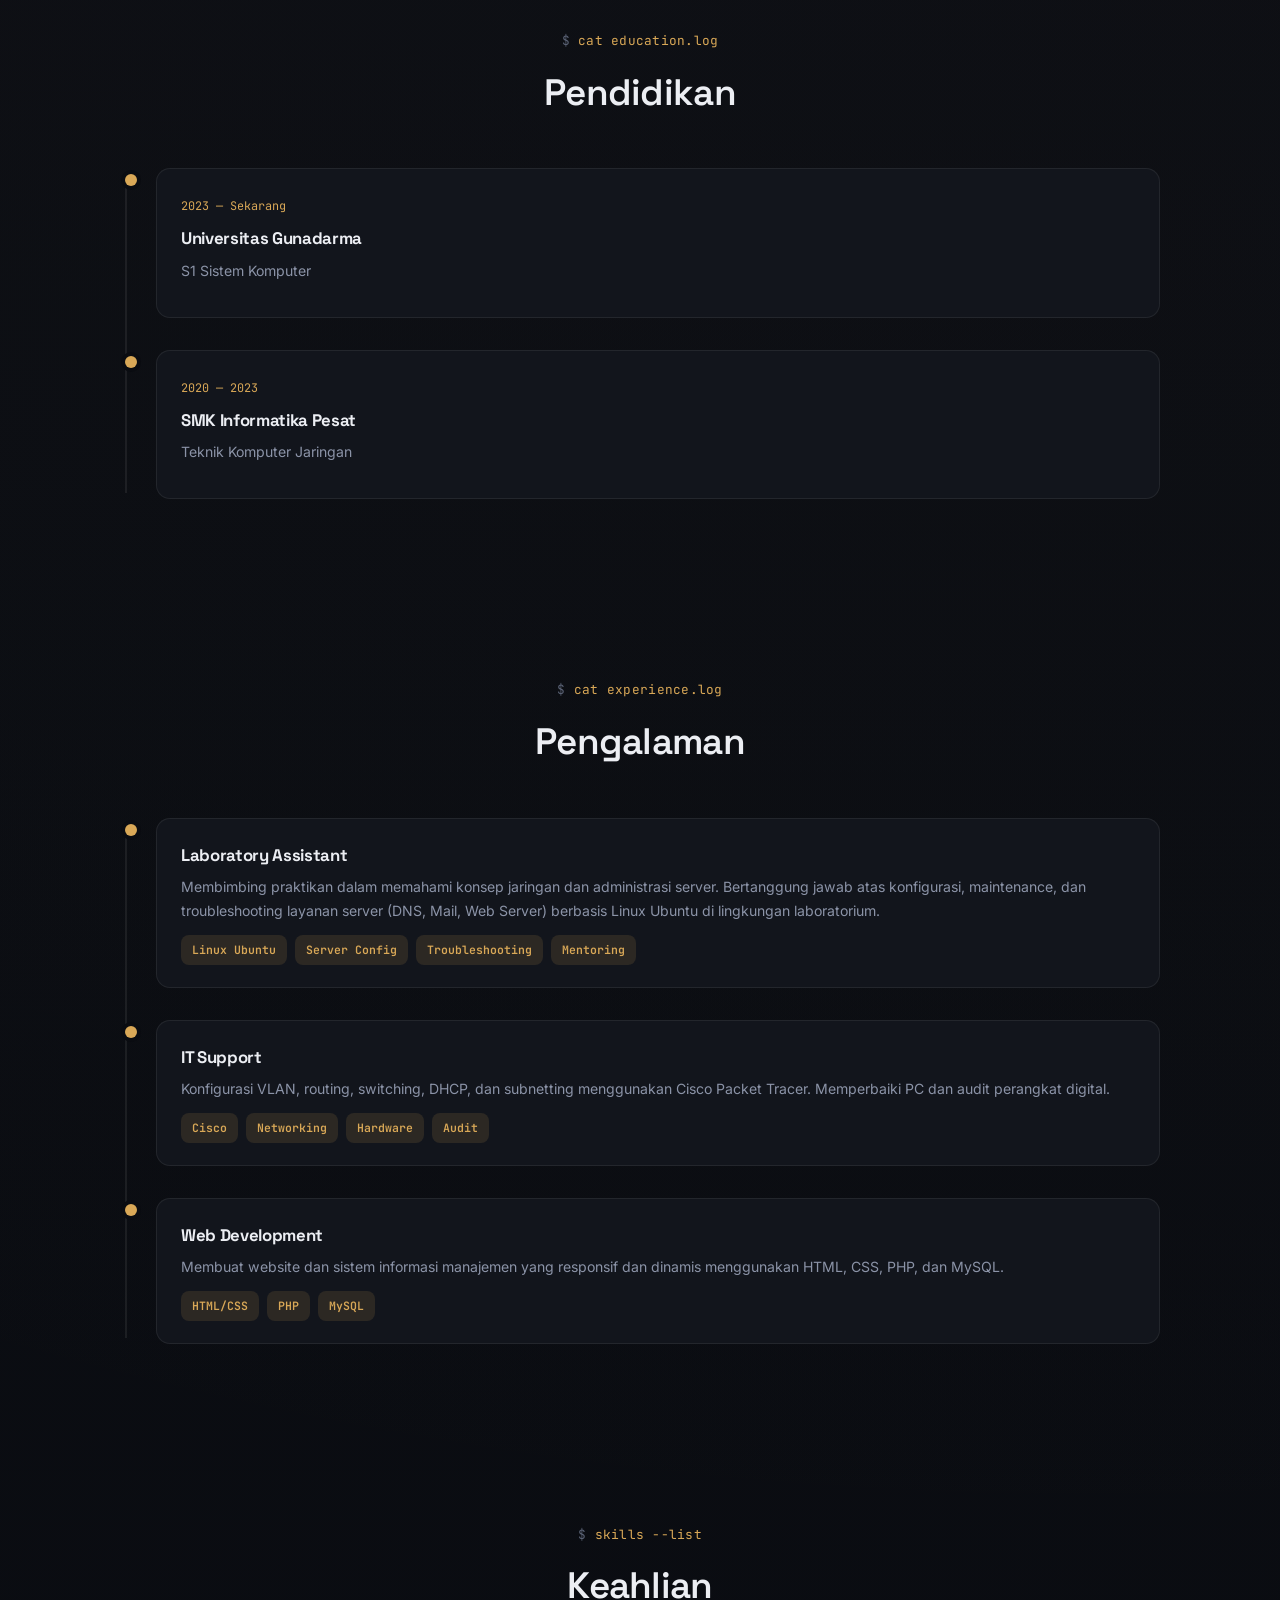
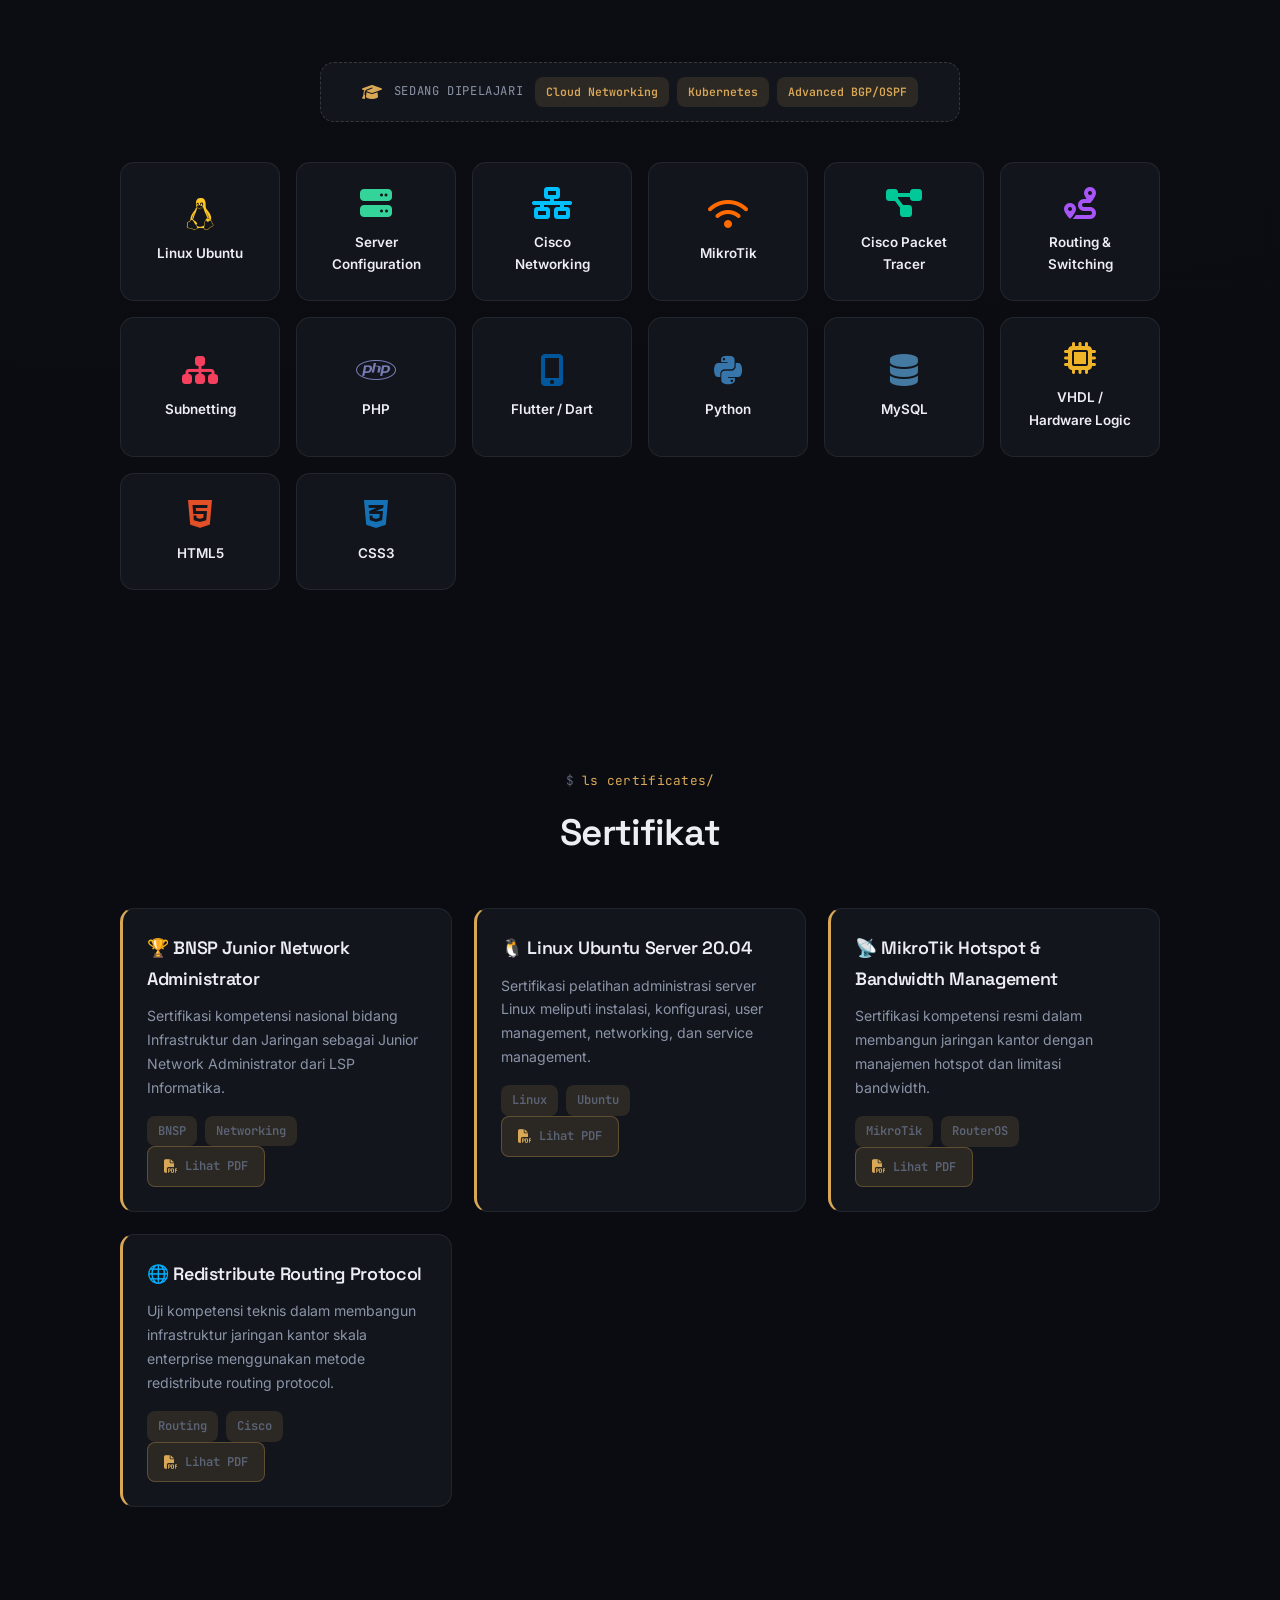
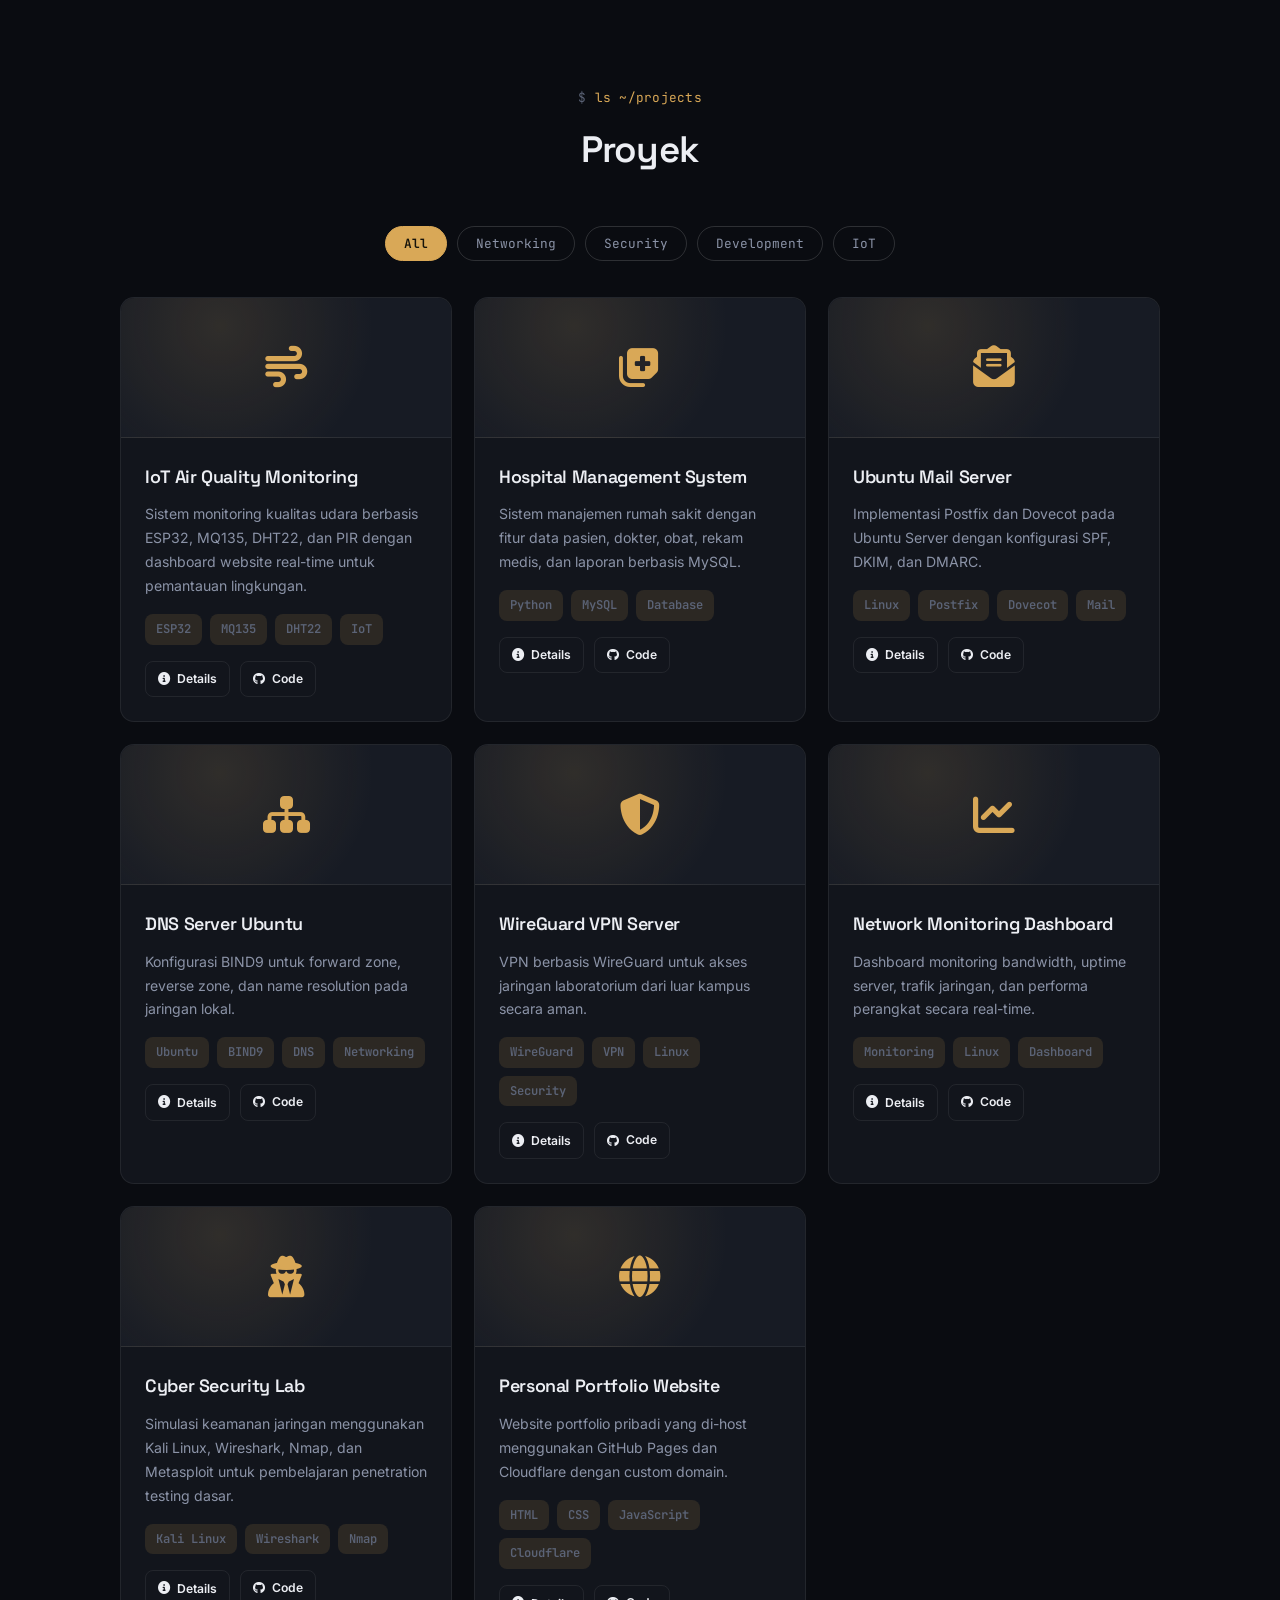
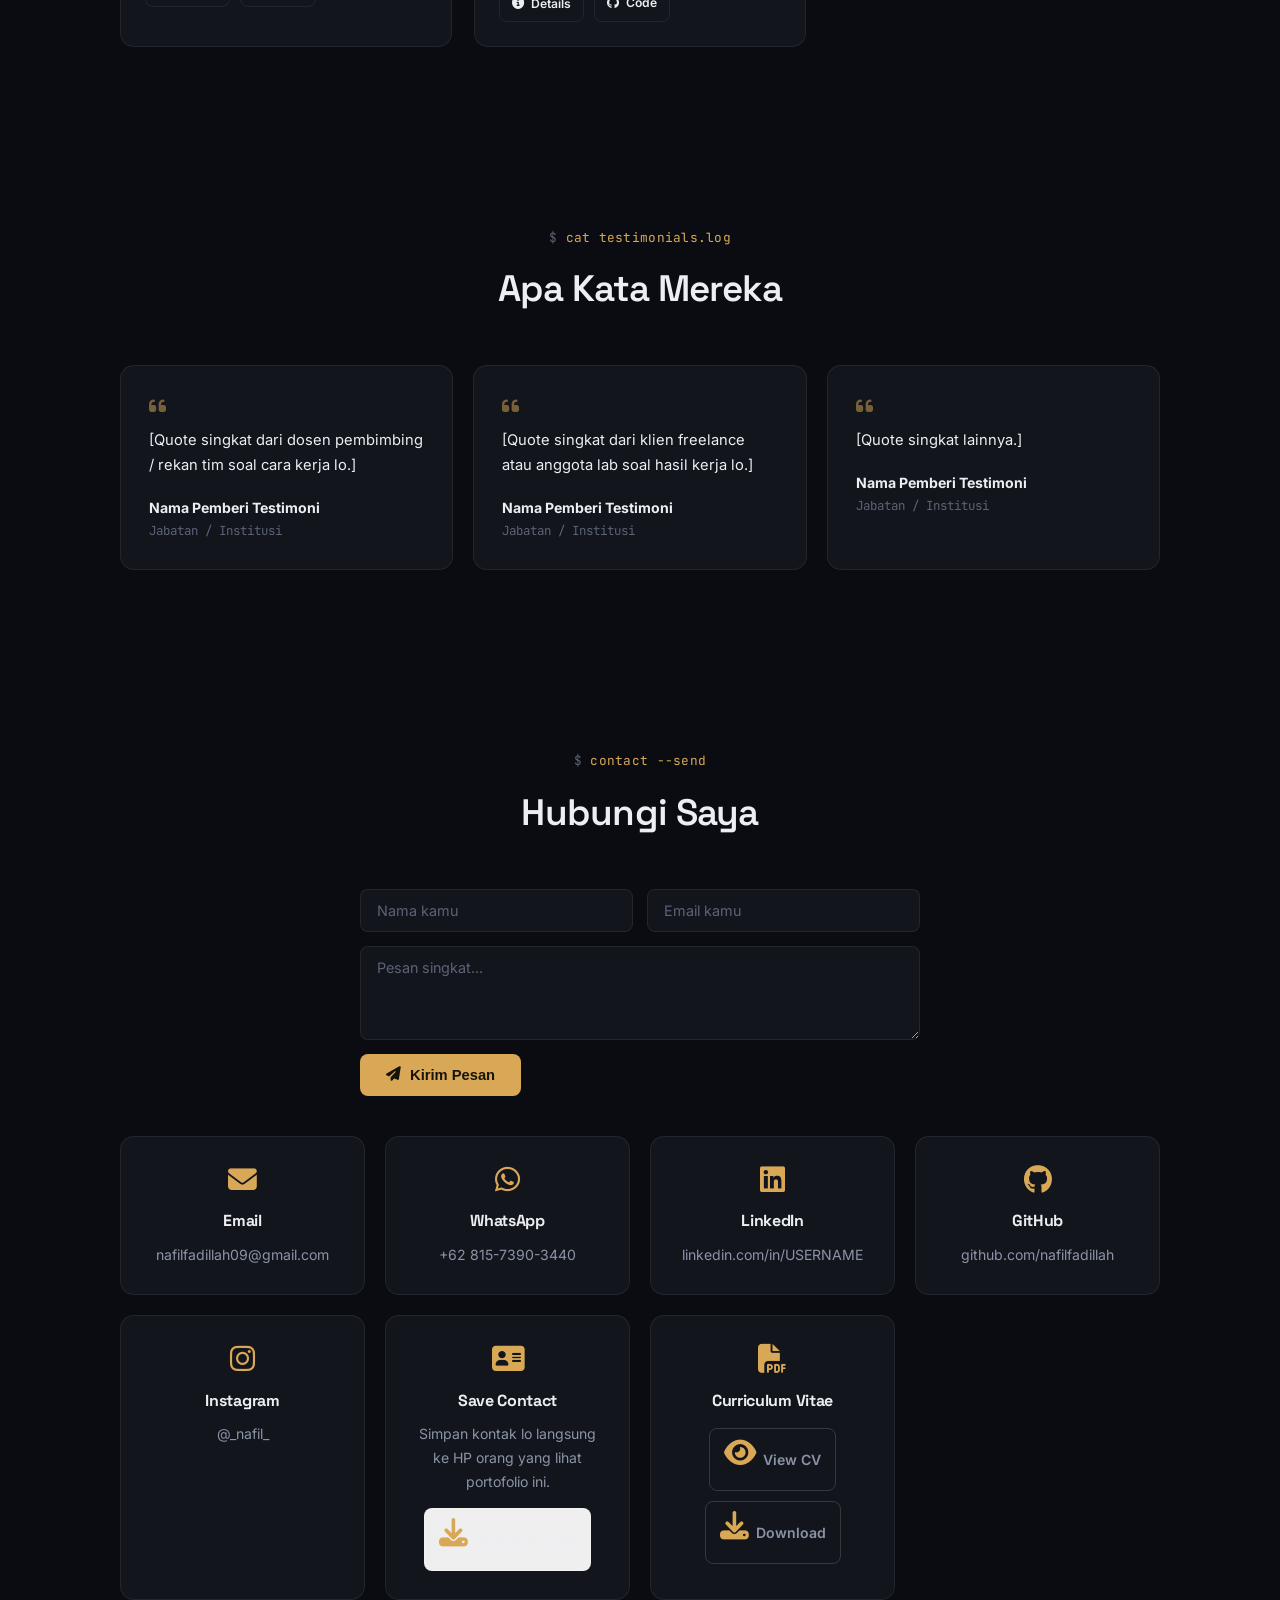
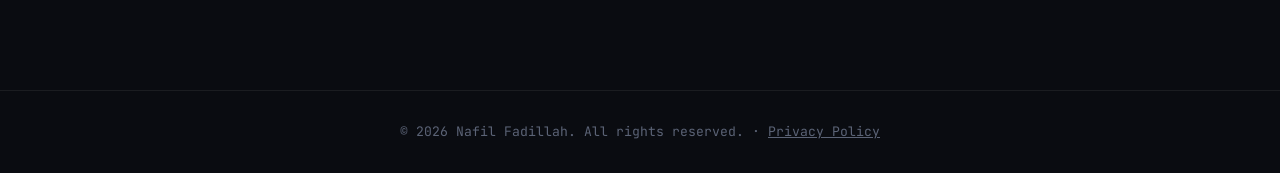
==== commit 88f27f05: "Update index.html" ====
--- a/index.html
+++ b/index.html
@@ -67,7 +67,7 @@
 
     <div id="loader">
         <div class="loader-content">
-            <h1><span>&gt;</span> booting nafil.dev ...</h1>
+            <h1><span>$</span> loading my portfolio ...</h1>
             <div class="loading-bar"><div class="loading-progress"></div></div>
         </div>
     </div>
@@ -403,33 +403,33 @@
             <div class="project-card" data-aos="zoom-in">
                 <div class="project-info">
                     <h3>🏆 BNSP Junior Network Administrator</h3>
-                    <p>Sertifikasi kompetensi nasional bidang Infrastruktur dan Jaringan sebagai Junior Network Administrator dari LSP Informatika.</p>
-                    <div class="tags"><span class="tag">BNSP</span><span class="tag">Networking</span></div>
-                    <a href="netadmin.pdf" target="_blank" class="view-pdf-btn"><i class="fas fa-file-pdf"></i> View PDF</a>
+                    <p data-i18n-id="Sertifikasi kompetensi nasional bidang Infrastruktur dan Jaringan sebagai Junior Network Administrator dari LSP Informatika." data-i18n-en="National competency certification in Network Infrastructure as a Junior Network Administrator from LSP Informatika.">Sertifikasi kompetensi nasional bidang Infrastruktur dan Jaringan sebagai Junior Network Administrator dari LSP Informatika.</p>
+                    <div class="tags"><span class="tag">BNSP</span><span class="tag" data-i18n-id="Networking" data-i18n-en="Networking">Networking</span></div>
+                    <a href="netadmin.pdf" target="_blank" class="view-pdf-btn"><i class="fas fa-file-pdf"></i> <span data-i18n-id="Lihat PDF" data-i18n-en="View PDF">Lihat PDF</span></a>
                 </div>
             </div>
             <div class="project-card" data-aos="zoom-in" data-aos-delay="100">
                 <div class="project-info">
                     <h3>🐧 Linux Ubuntu Server 20.04</h3>
-                    <p>Sertifikasi pelatihan administrasi server Linux meliputi instalasi, konfigurasi, user management, networking, dan service management.</p>
+                    <p data-i18n-id="Sertifikasi pelatihan administrasi server Linux meliputi instalasi, konfigurasi, user management, networking, dan service management." data-i18n-en="Linux server administration training certification covering installation, configuration, user management, networking, and service management.">Sertifikasi pelatihan administrasi server Linux meliputi instalasi, konfigurasi, user management, networking, dan service management.</p>
                     <div class="tags"><span class="tag">Linux</span><span class="tag">Ubuntu</span></div>
-                    <a href="linux.pdf" target="_blank" class="view-pdf-btn"><i class="fas fa-file-pdf"></i> View PDF</a>
+                    <a href="linux.pdf" target="_blank" class="view-pdf-btn"><i class="fas fa-file-pdf"></i> <span data-i18n-id="Lihat PDF" data-i18n-en="View PDF">Lihat PDF</span></a>
                 </div>
             </div>
             <div class="project-card" data-aos="zoom-in" data-aos-delay="200">
                 <div class="project-info">
                     <h3>📡 MikroTik Hotspot &amp; Bandwidth Management</h3>
-                    <p>Sertifikasi kompetensi resmi dalam membangun jaringan kantor dengan manajemen hotspot dan limitasi bandwidth.</p>
+                    <p data-i18n-id="Sertifikasi kompetensi resmi dalam membangun jaringan kantor dengan manajemen hotspot dan limitasi bandwidth." data-i18n-en="Official competency certification in building office networks with hotspot management and bandwidth limiting.">Sertifikasi kompetensi resmi dalam membangun jaringan kantor dengan manajemen hotspot dan limitasi bandwidth.</p>
                     <div class="tags"><span class="tag">MikroTik</span><span class="tag">RouterOS</span></div>
-                    <a href="bandwith.pdf" target="_blank" class="view-pdf-btn"><i class="fas fa-file-pdf"></i> View PDF</a>
+                    <a href="bandwith.pdf" target="_blank" class="view-pdf-btn"><i class="fas fa-file-pdf"></i> <span data-i18n-id="Lihat PDF" data-i18n-en="View PDF">Lihat PDF</span></a>
                 </div>
             </div>
             <div class="project-card" data-aos="zoom-in" data-aos-delay="300">
                 <div class="project-info">
                     <h3>🌐 Redistribute Routing Protocol</h3>
-                    <p>Uji kompetensi teknis dalam membangun infrastruktur jaringan kantor skala enterprise menggunakan metode redistribute routing protocol.</p>
+                    <p data-i18n-id="Uji kompetensi teknis dalam membangun infrastruktur jaringan kantor skala enterprise menggunakan metode redistribute routing protocol." data-i18n-en="Technical competency test in building enterprise-scale office network infrastructure using the redistribute routing protocol method.">Uji kompetensi teknis dalam membangun infrastruktur jaringan kantor skala enterprise menggunakan metode redistribute routing protocol.</p>
                     <div class="tags"><span class="tag">Routing</span><span class="tag">Cisco</span></div>
-                    <a href="redistribute.pdf" target="_blank" class="view-pdf-btn"><i class="fas fa-file-pdf"></i> View PDF</a>
+                    <a href="redistribute.pdf" target="_blank" class="view-pdf-btn"><i class="fas fa-file-pdf"></i> <span data-i18n-id="Lihat PDF" data-i18n-en="View PDF">Lihat PDF</span></a>
                 </div>
             </div>
         </div>
@@ -595,26 +595,26 @@
         <div class="testimonials-grid">
             <div class="testimonial-card" data-aos="fade-up">
                 <i class="fas fa-quote-left"></i>
-                <p>[Quote singkat dari dosen pembimbing / rekan tim soal cara kerja lo.]</p>
+                <p data-i18n-id="[Quote singkat dari dosen pembimbing / rekan tim soal cara kerja lo.]" data-i18n-en="[Short quote from a supervisor / team member about your work.]">[Quote singkat dari dosen pembimbing / rekan tim soal cara kerja lo.]</p>
                 <div class="testimonial-author">
-                    <strong>Nama Pemberi Testimoni</strong>
-                    <span>Jabatan / Institusi</span>
+                    <strong data-i18n-id="Nama Pemberi Testimoni" data-i18n-en="Testimonial Giver Name">Nama Pemberi Testimoni</strong>
+                    <span data-i18n-id="Jabatan / Institusi" data-i18n-en="Position / Institution">Jabatan / Institusi</span>
                 </div>
             </div>
             <div class="testimonial-card" data-aos="fade-up" data-aos-delay="100">
                 <i class="fas fa-quote-left"></i>
-                <p>[Quote singkat dari klien freelance atau anggota lab soal hasil kerja lo.]</p>
+                <p data-i18n-id="[Quote singkat dari klien freelance atau anggota lab soal hasil kerja lo.]" data-i18n-en="[Short quote from a freelance client or lab member about your results.]">[Quote singkat dari klien freelance atau anggota lab soal hasil kerja lo.]</p>
                 <div class="testimonial-author">
-                    <strong>Nama Pemberi Testimoni</strong>
-                    <span>Jabatan / Institusi</span>
+                    <strong data-i18n-id="Nama Pemberi Testimoni" data-i18n-en="Testimonial Giver Name">Nama Pemberi Testimoni</strong>
+                    <span data-i18n-id="Jabatan / Institusi" data-i18n-en="Position / Institution">Jabatan / Institusi</span>
                 </div>
             </div>
             <div class="testimonial-card" data-aos="fade-up" data-aos-delay="200">
                 <i class="fas fa-quote-left"></i>
-                <p>[Quote singkat lainnya.]</p>
+                <p data-i18n-id="[Quote singkat lainnya.]" data-i18n-en="[Another short quote.]">[Quote singkat lainnya.]</p>
                 <div class="testimonial-author">
-                    <strong>Nama Pemberi Testimoni</strong>
-                    <span>Jabatan / Institusi</span>
+                    <strong data-i18n-id="Nama Pemberi Testimoni" data-i18n-en="Testimonial Giver Name">Nama Pemberi Testimoni</strong>
+                    <span data-i18n-id="Jabatan / Institusi" data-i18n-en="Position / Institution">Jabatan / Institusi</span>
                 </div>
             </div>
         </div>
@@ -688,6 +688,8 @@
 
     <button id="backToTop" class="back-to-top" aria-label="Kembali ke atas"><i class="fas fa-arrow-up"></i></button>
 
+    <div id="toastContainer" class="toast-container" aria-live="polite"></div>
+
     <footer>
         <p>© 2026 Nafil Fadillah. All rights reserved. &middot; <a href="privacy.html" style="color:var(--muted-2);">Privacy Policy</a></p>
     </footer>
--- a/style.css
+++ b/style.css
@@ -186,6 +186,114 @@
 .contact-form textarea::placeholder{ color: var(--muted-2); }
 
 .contact-form button{ align-self: flex-start; border: none; cursor: pointer; }
+
+/* ==========================================================================
+   TIMELINE (Education / Experience)
+   ========================================================================== */
+.timeline{ position: relative; padding-left: 36px; }
+.timeline::before{
+    content: '';
+    position: absolute;
+    left: 5px;
+    top: 6px;
+    bottom: 6px;
+    width: 2px;
+    background: var(--line);
+}
+.timeline-item{ position: relative; padding-bottom: 32px; }
+.timeline-item:last-child{ padding-bottom: 0; }
+
+.timeline-dot{
+    position: absolute;
+    left: -31px;
+    top: 6px;
+    width: 12px;
+    height: 12px;
+    border-radius: 50%;
+    background: var(--signal);
+    box-shadow: 0 0 0 4px var(--ink);
+}
+
+.timeline-content{
+    background: var(--panel);
+    border: 1px solid var(--line);
+    border-radius: var(--radius);
+    padding: 22px 24px;
+    transition: border-color .3s ease, transform .3s ease;
+}
+.timeline-content:hover{ border-color: var(--signal); transform: translateX(4px); }
+
+.timeline-date{ display: inline-block; font-family: var(--font-mono); font-size: .74rem; color: var(--signal); margin-bottom: 8px; }
+.timeline-content h3{ font-size: 1.05rem; margin-bottom: 6px; }
+.timeline-content p{ color: var(--muted); font-size: .88rem; margin-bottom: 12px; }
+.timeline-content .tags{ margin-top: 4px; }
+
+/* ==========================================================================
+   CURRENTLY LEARNING WIDGET
+   ========================================================================== */
+.learning-widget{
+    display: flex;
+    align-items: center;
+    gap: 12px;
+    flex-wrap: wrap;
+    justify-content: center;
+    max-width: 640px;
+    margin: 0 auto 40px;
+    padding: 14px 20px;
+    border: 1px dashed var(--line-strong);
+    border-radius: var(--radius);
+    background: var(--panel);
+}
+.learning-widget i{ color: var(--signal); font-size: 1rem; }
+.learning-label{ font-family: var(--font-mono); font-size: .76rem; color: var(--muted); text-transform: uppercase; letter-spacing: .05em; }
+
+/* ==========================================================================
+   GITHUB CONTRIBUTION GRAPH
+   ========================================================================== */
+.gh-chart-wrap{
+    max-width: 100%;
+    overflow-x: auto;
+    margin: 0 auto 30px;
+    padding: 16px;
+    background: var(--panel);
+    border: 1px solid var(--line);
+    border-radius: var(--radius);
+    text-align: center;
+}
+.gh-chart-wrap img{ max-width: 100%; height: auto; }
+
+/* ==========================================================================
+   LOADING SKELETON (GitHub stats)
+   ========================================================================== */
+.gh-stats-grid .stat-card h3.is-loading{
+    color: transparent;
+    display: inline-block;
+    min-width: 34px;
+    border-radius: 4px;
+    background: linear-gradient(90deg, var(--panel-2) 25%, var(--line-strong) 50%, var(--panel-2) 75%);
+    background-size: 200% 100%;
+    animation: shimmer 1.4s infinite;
+}
+@keyframes shimmer{ 0%{ background-position: 200% 0; } 100%{ background-position: -200% 0; } }
+
+/* ==========================================================================
+   LANGUAGE TOGGLE
+   ========================================================================== */
+#langToggle{
+    background: var(--panel-2);
+    border: 1px solid var(--line);
+    color: var(--text);
+    font-family: var(--font-mono);
+    font-size: .76rem;
+    font-weight: 700;
+    width: 38px;
+    height: 38px;
+    border-radius: 50%;
+    cursor: pointer;
+    flex-shrink: 0;
+    transition: border-color .25s ease, color .25s ease;
+}
+#langToggle:hover{ border-color: var(--signal); color: var(--signal); }
 
 .navbar{
     position: fixed;
